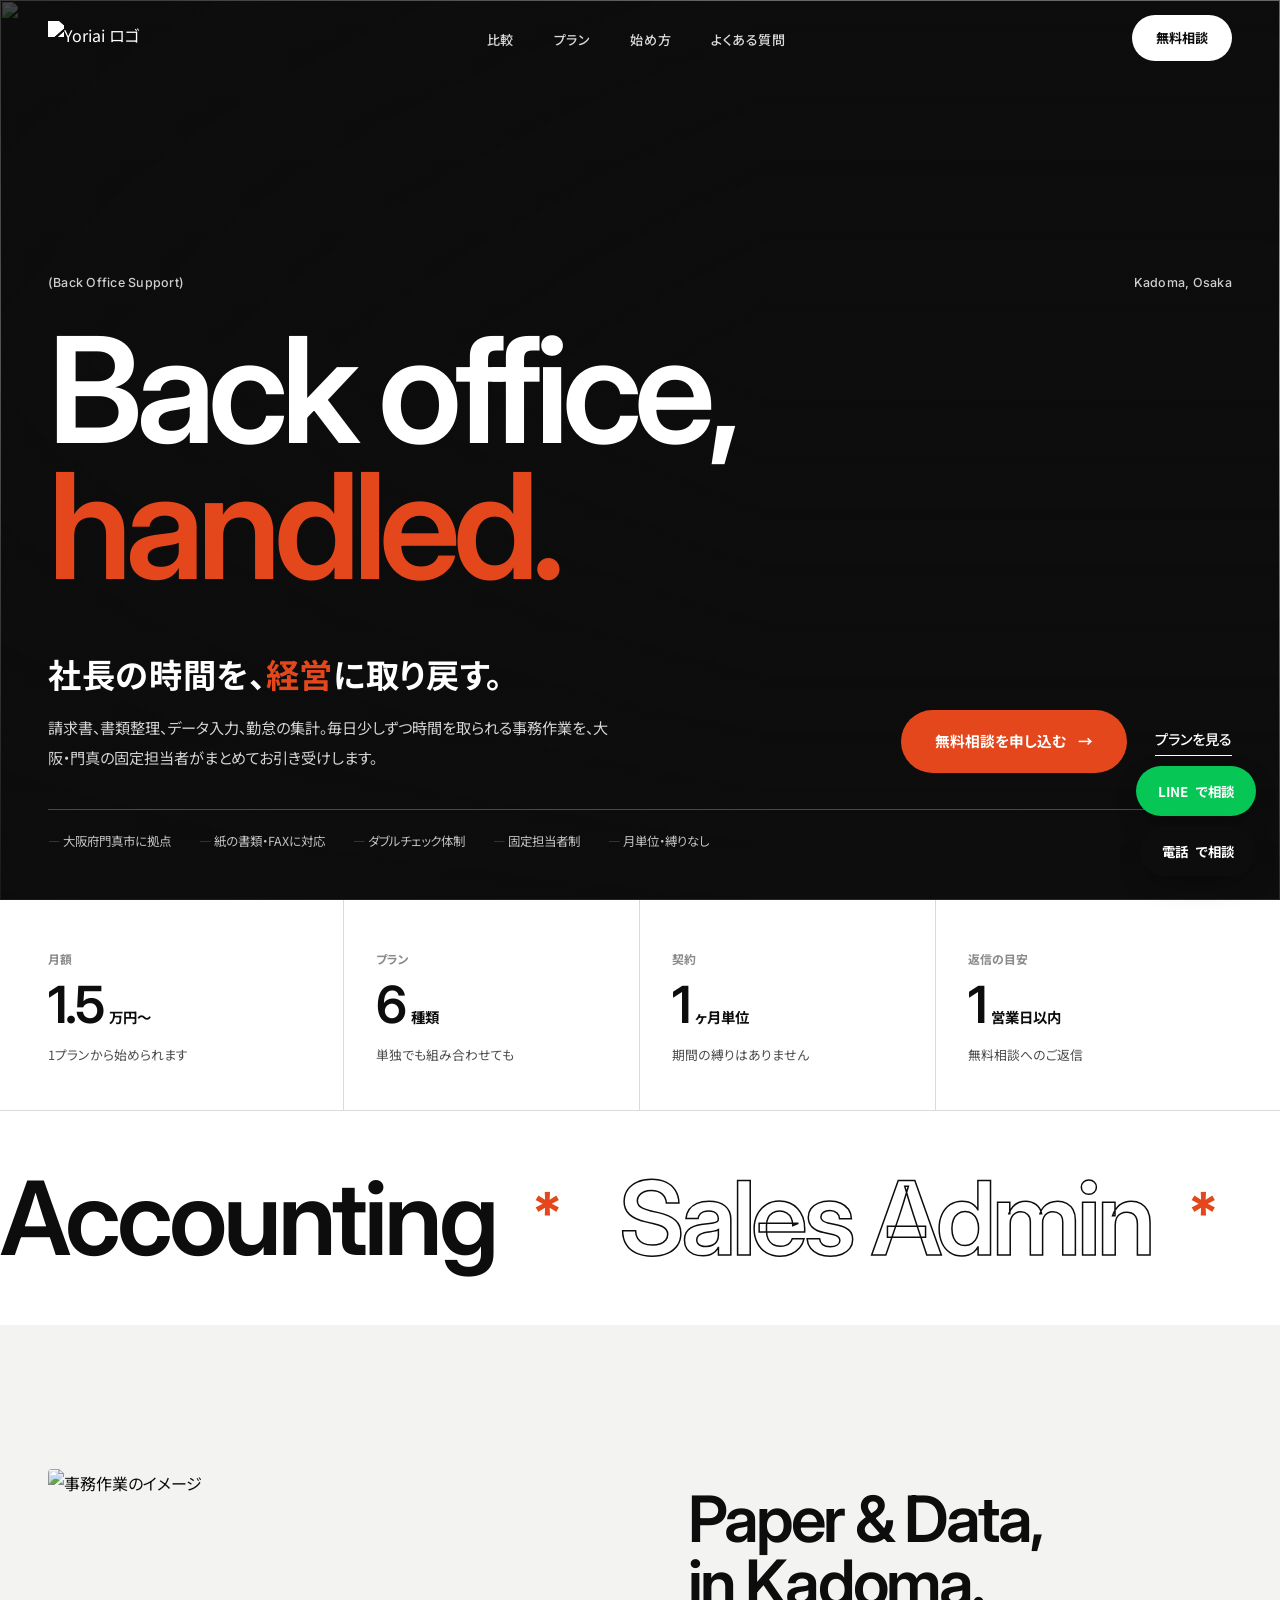
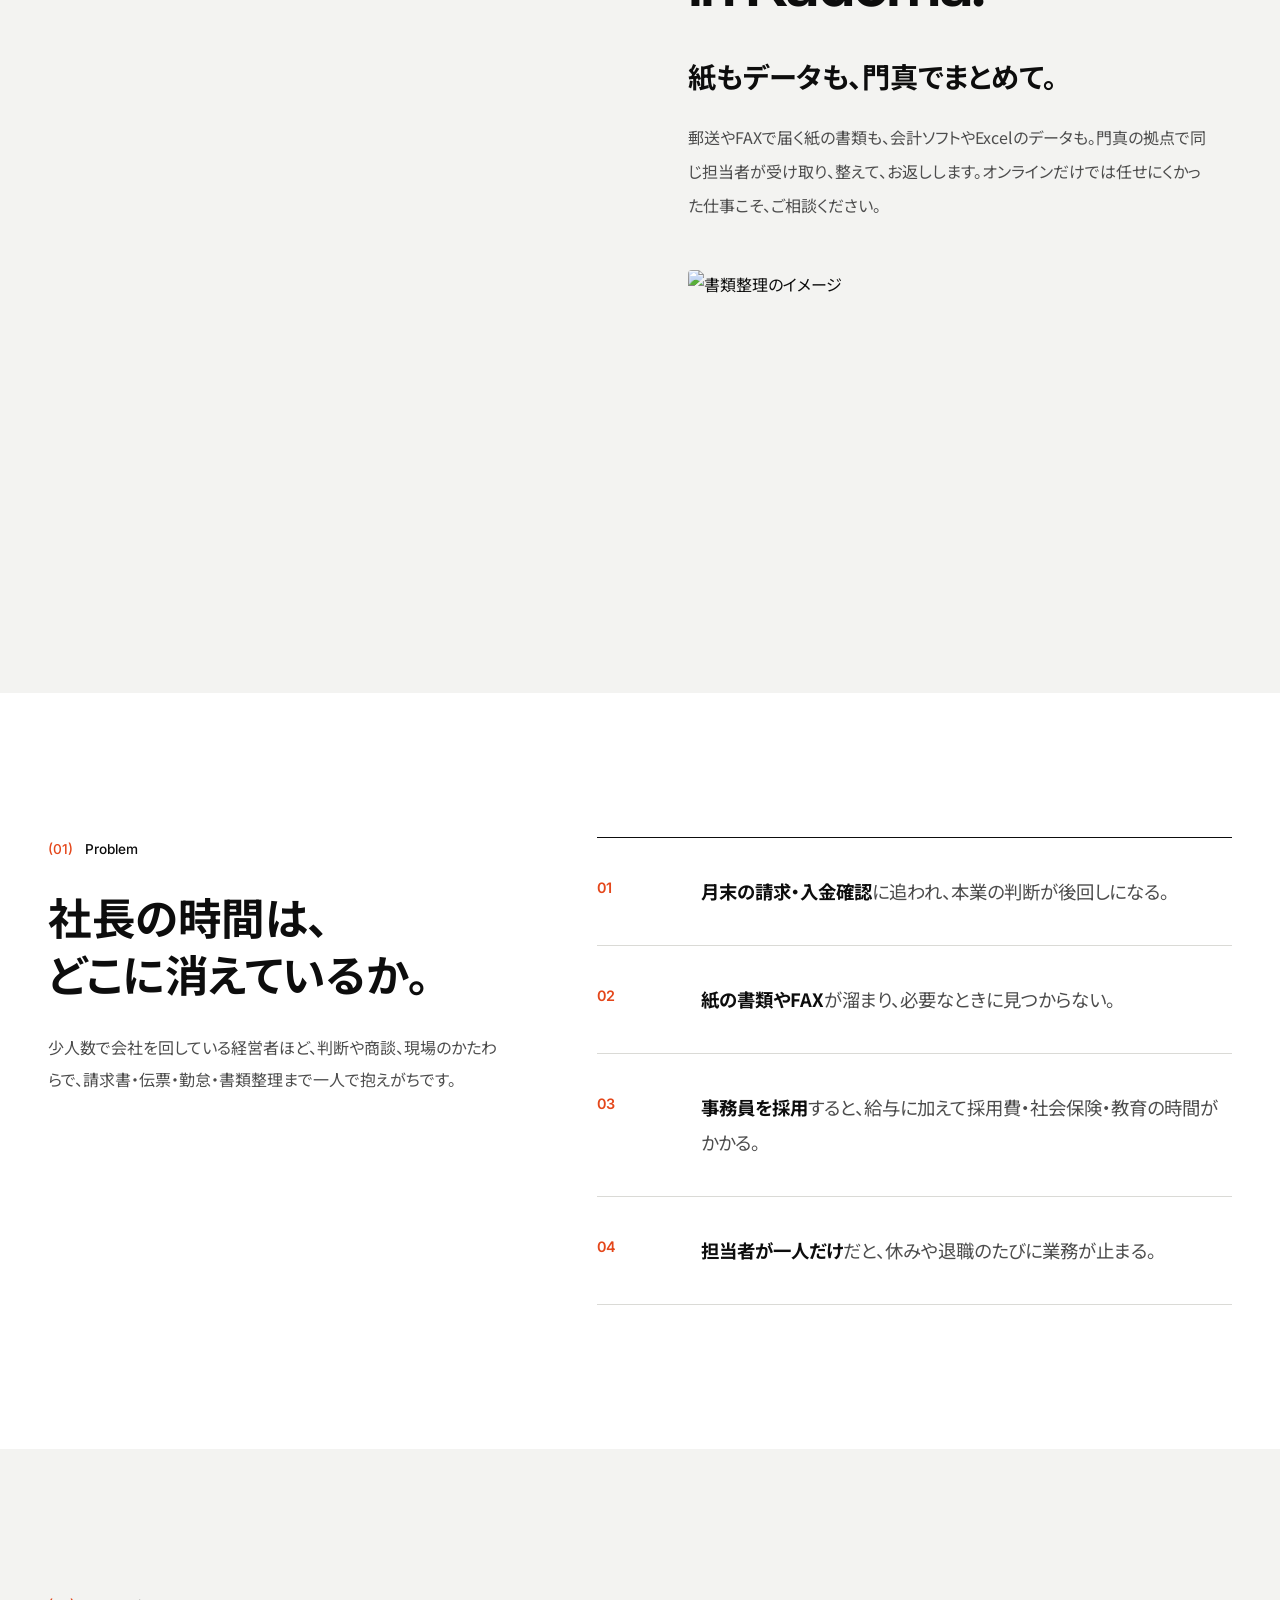
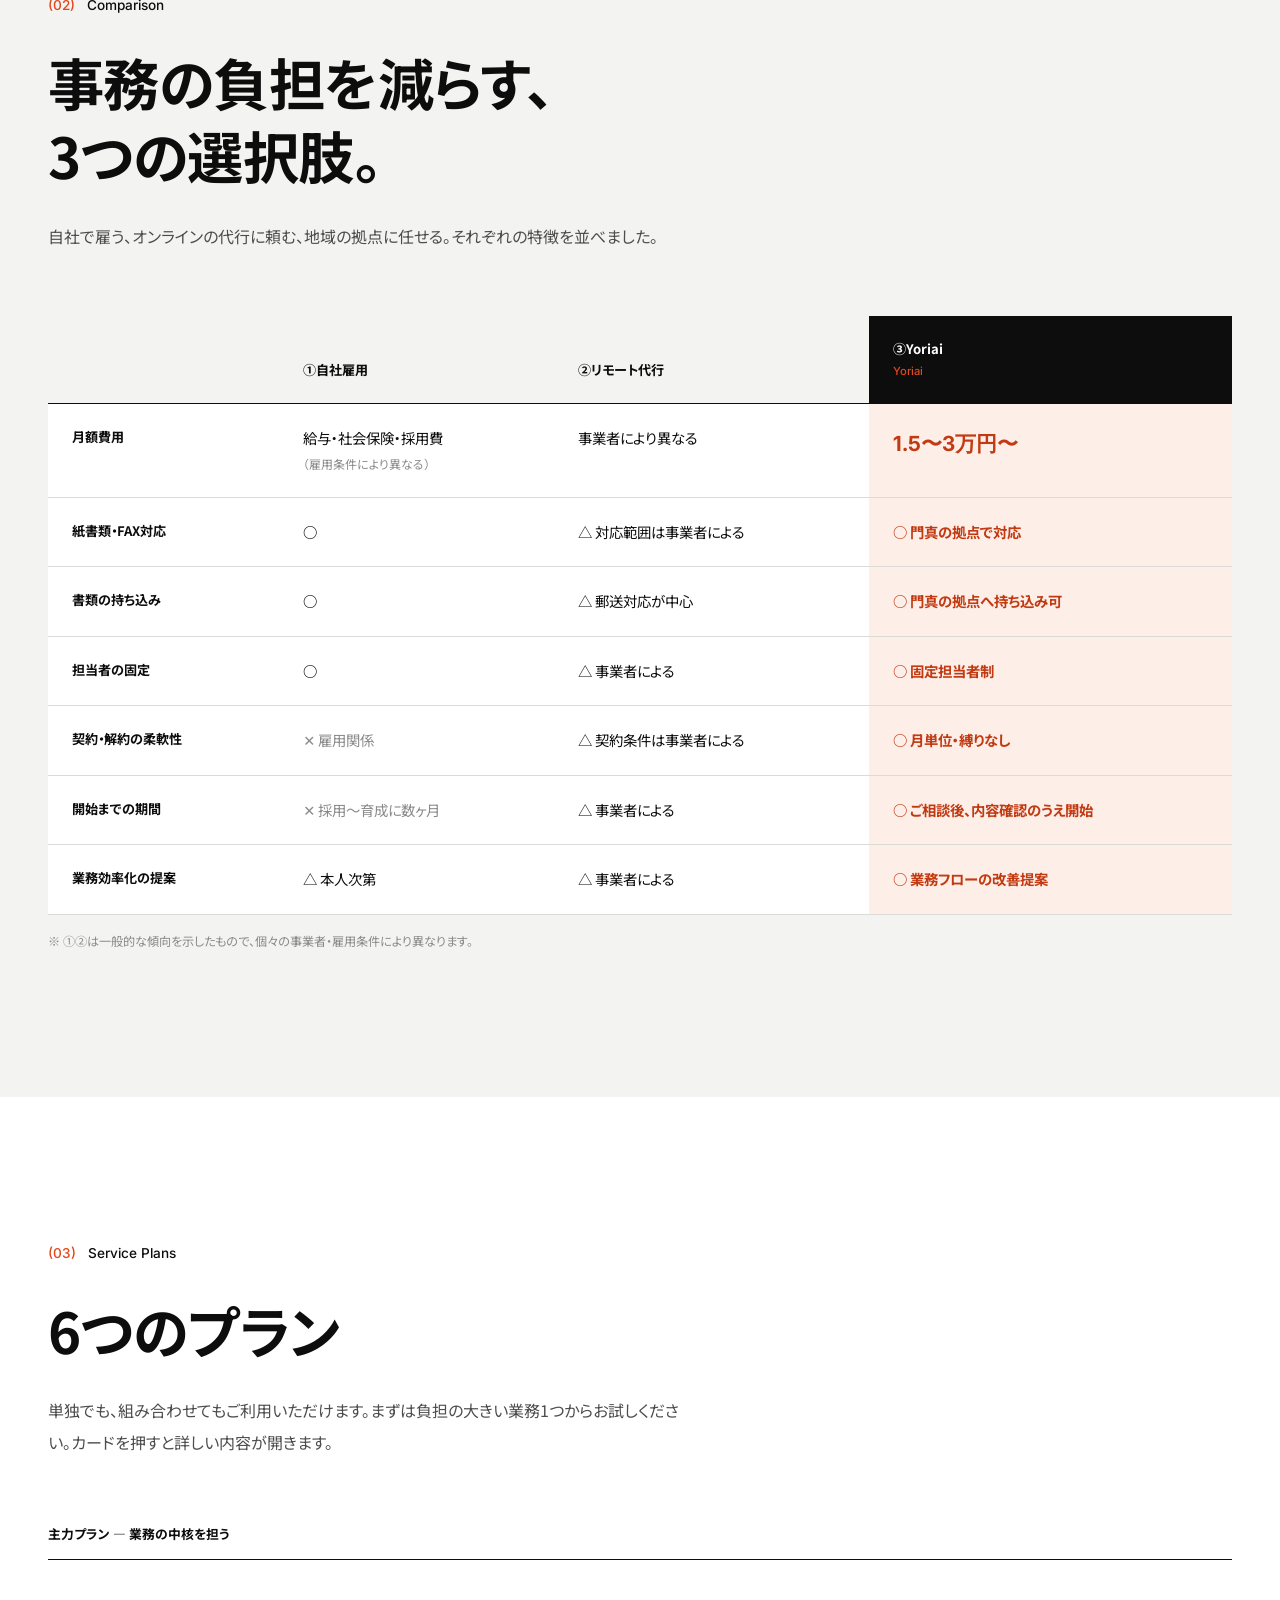
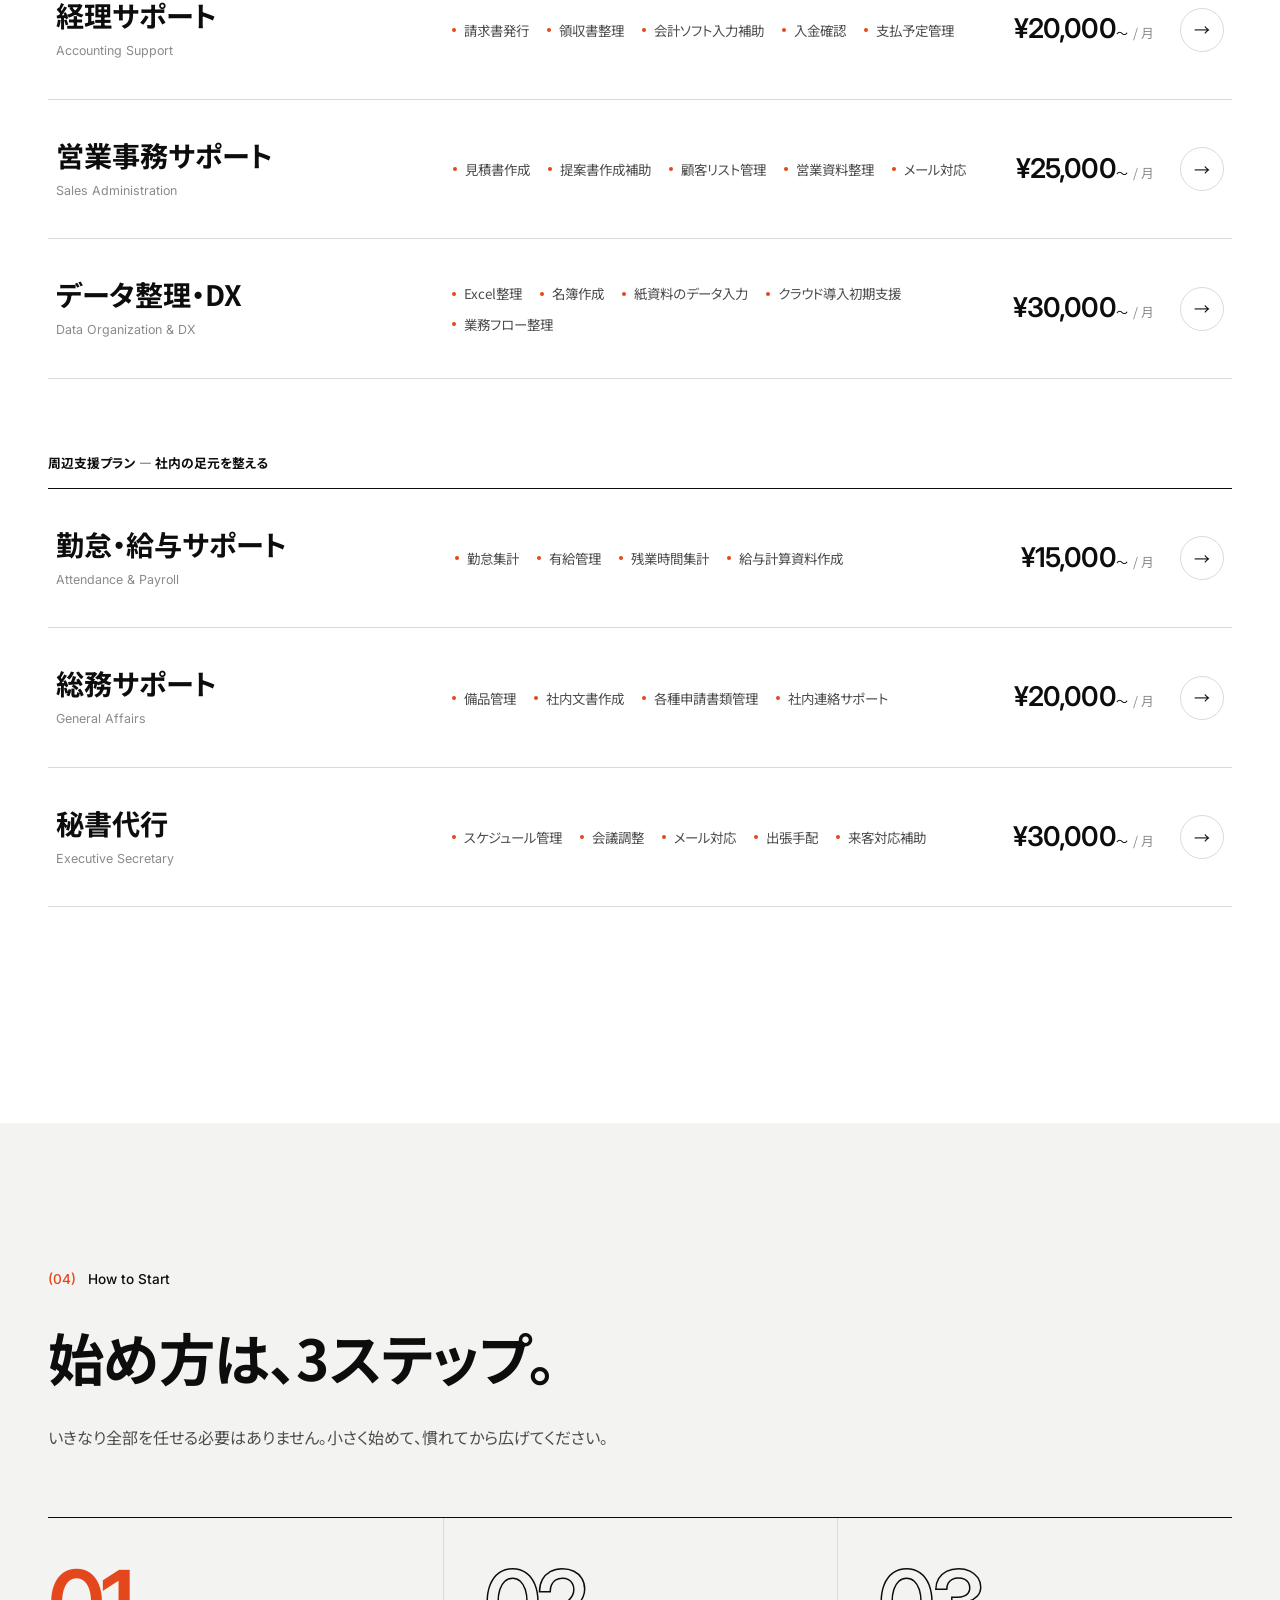
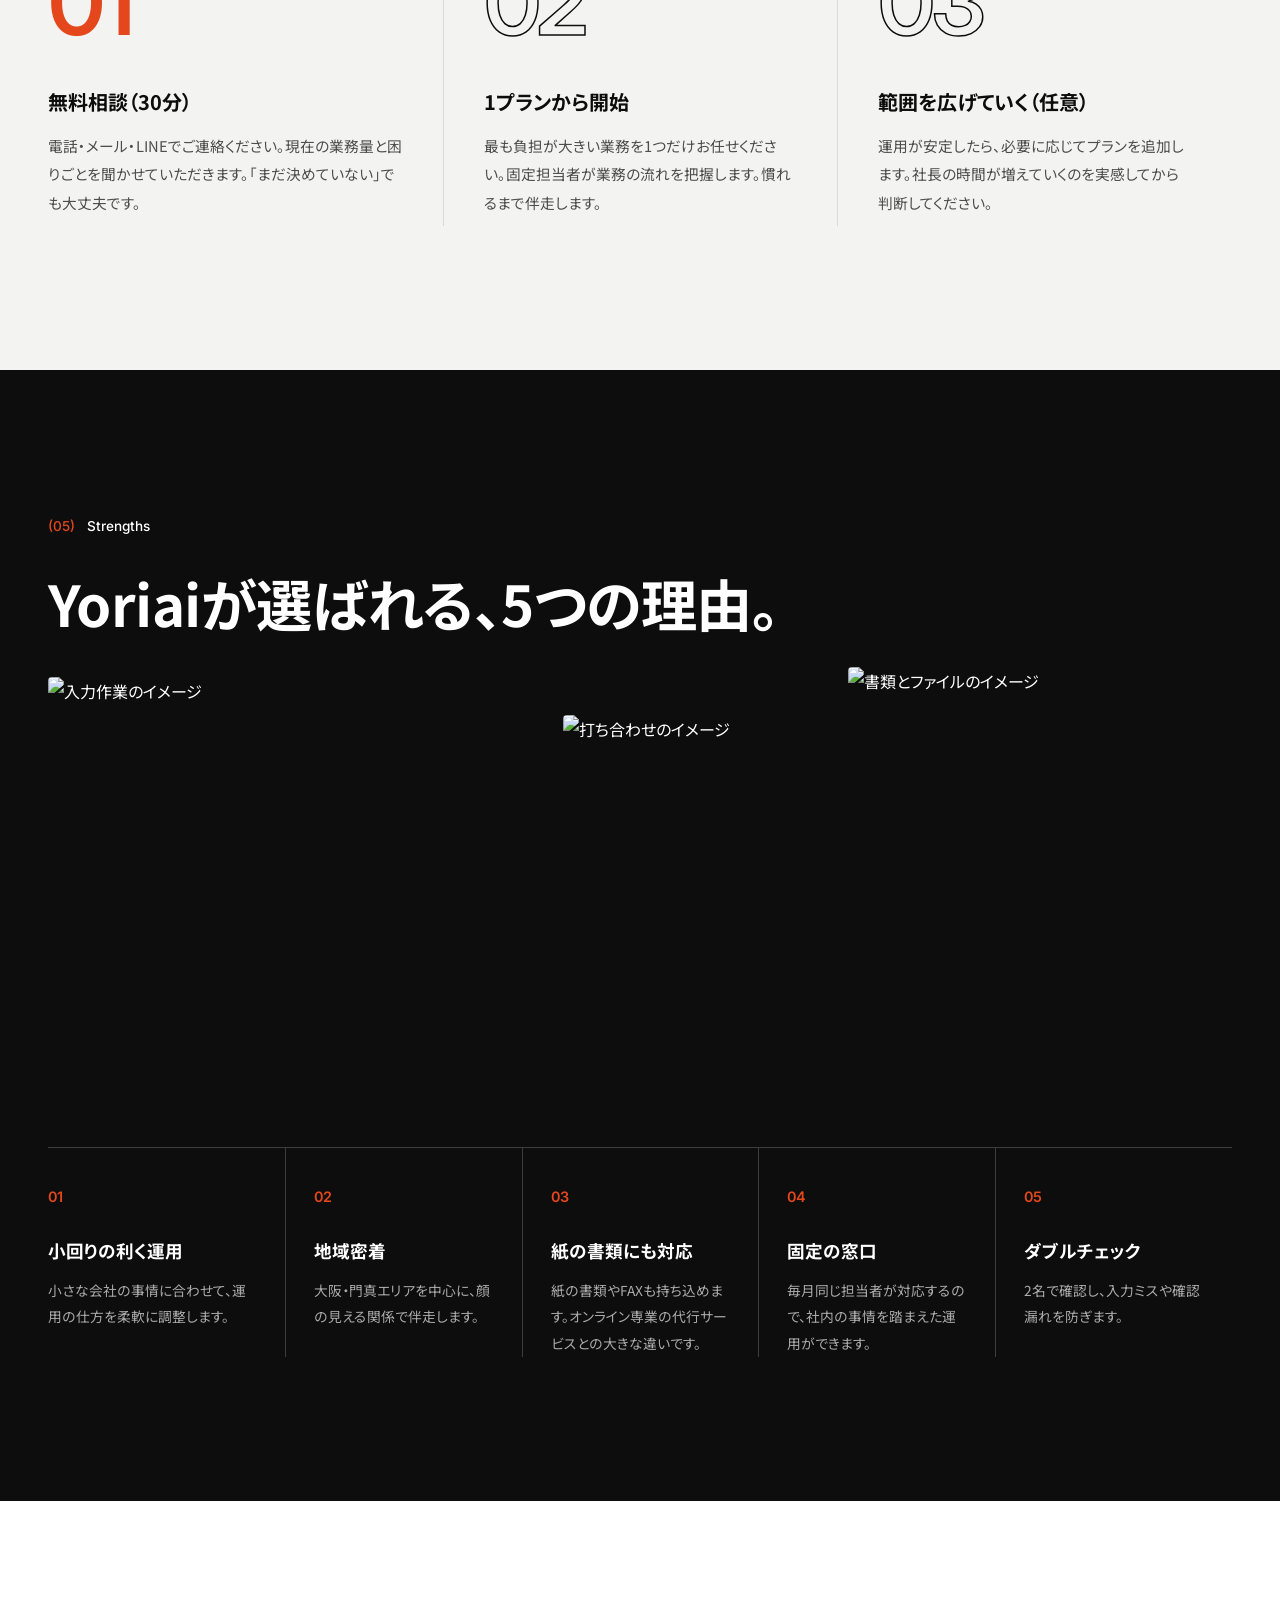
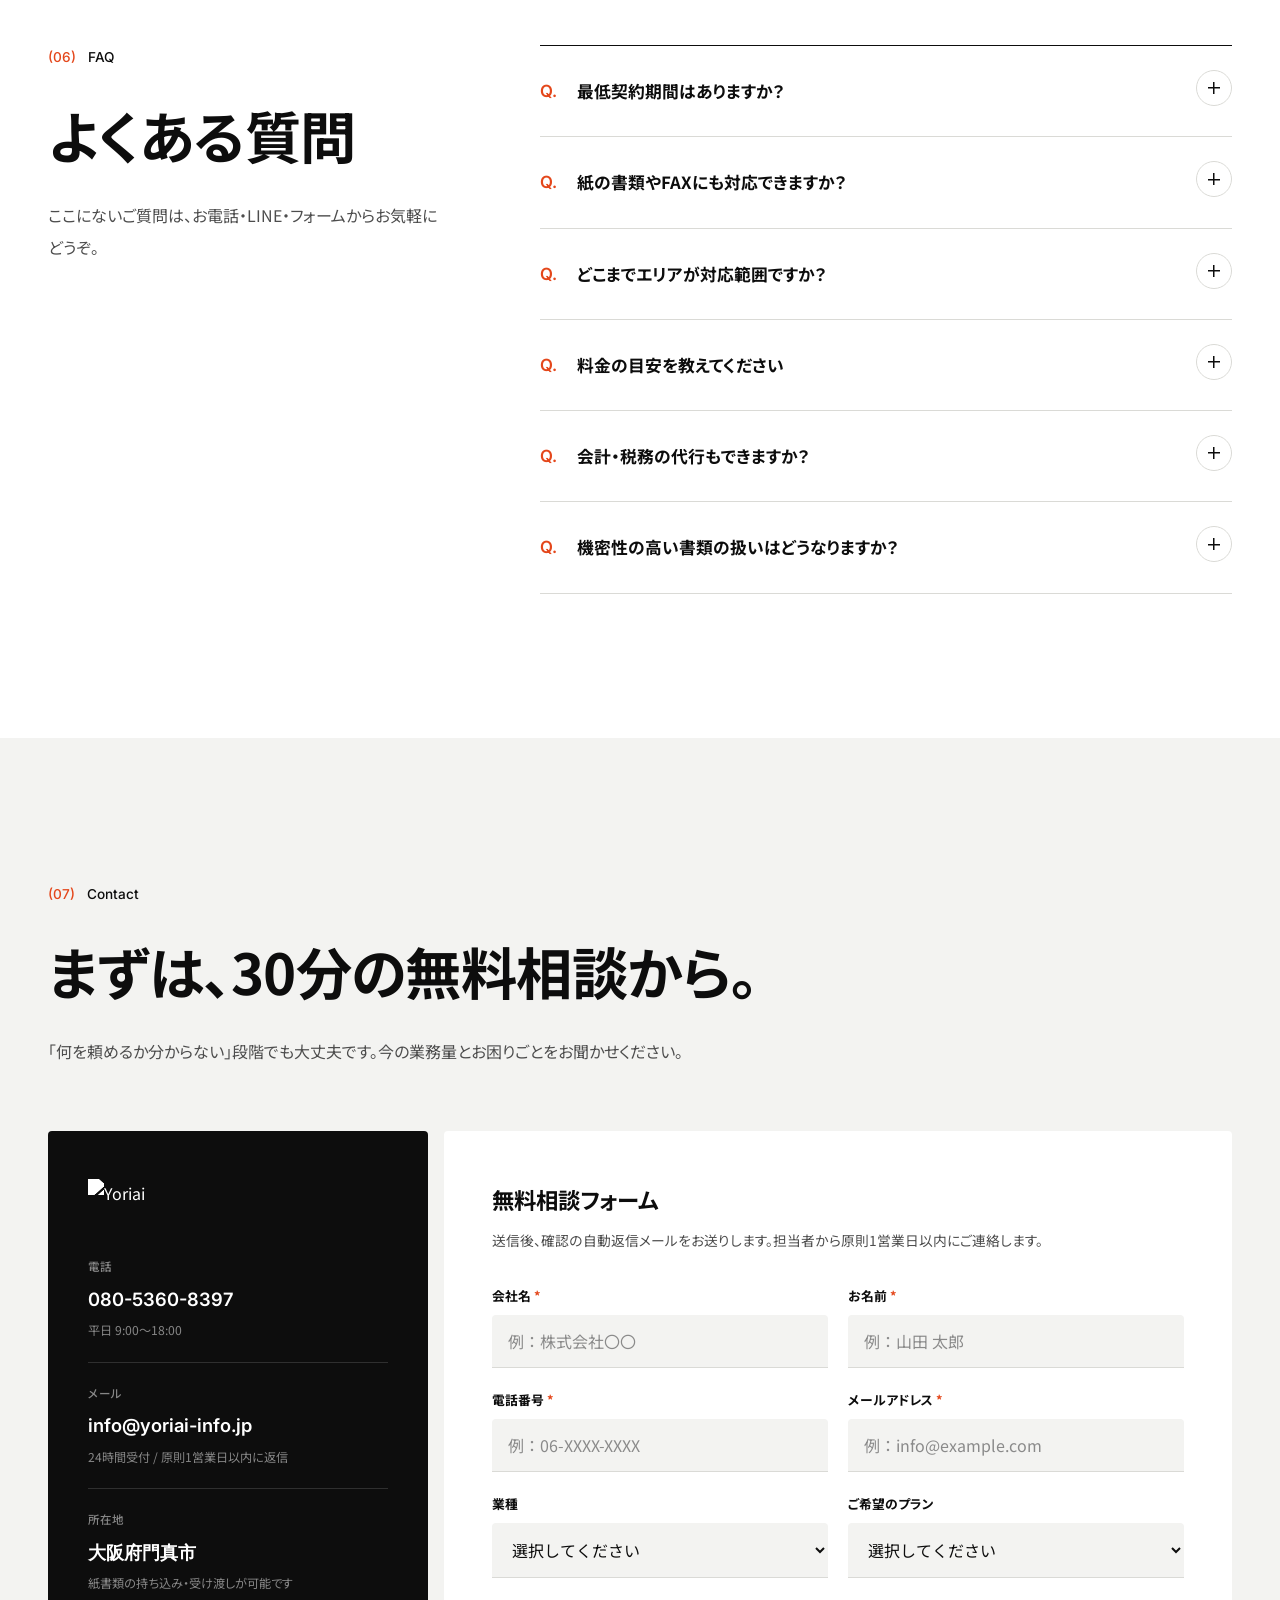
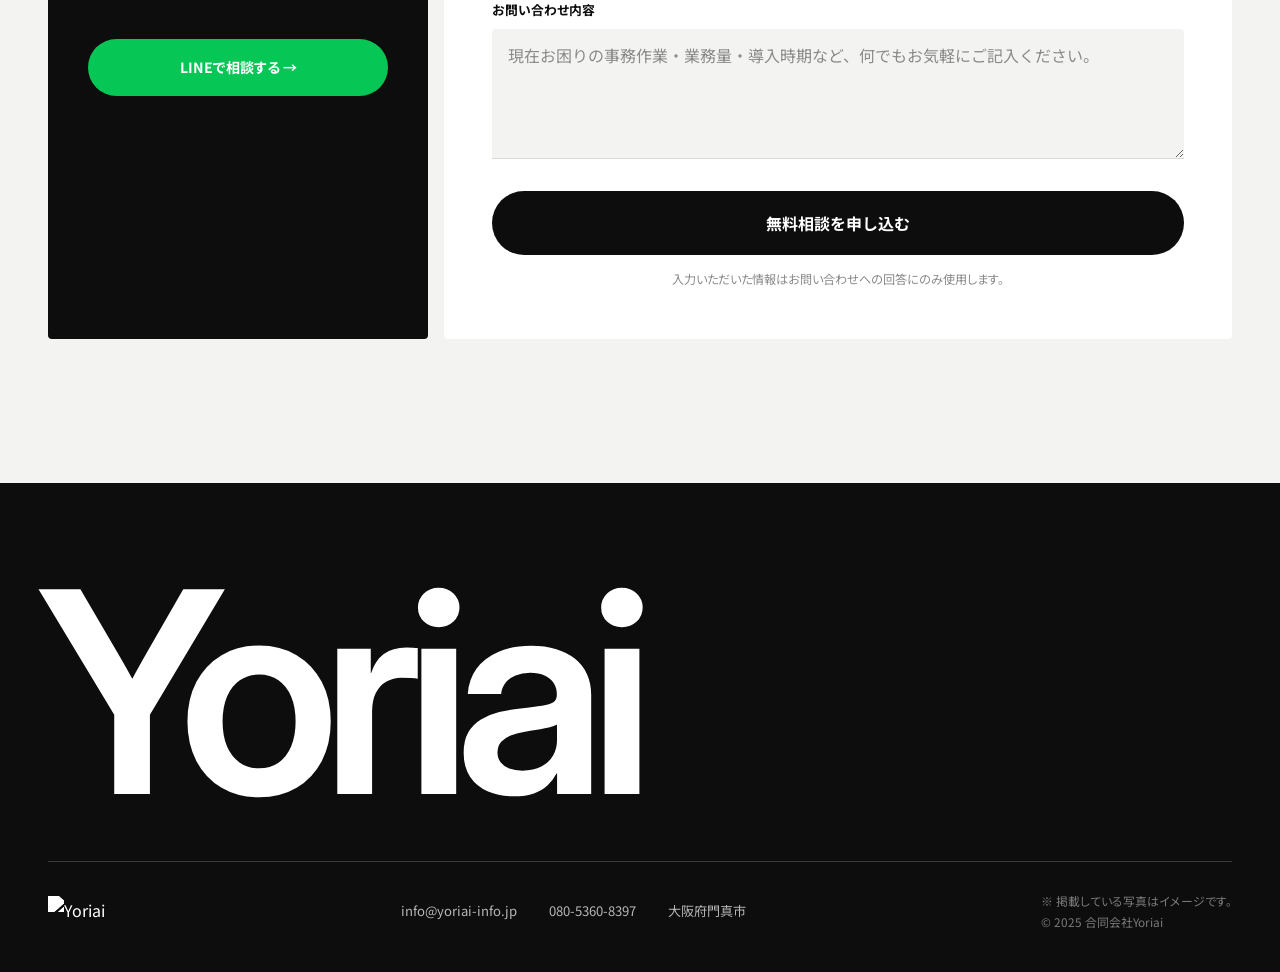
==== yoriai-hp:/index.html @ 5a4a532f "Merge remote-tracking branch 'origin/main' into fix/inquiry-form-gas" ====
<!DOCTYPE html>
<html lang="ja" prefix="og: https://ogp.me/ns#">
<head>
<!-- ══ Microsoft Clarity ══ -->
<script>(function(c,l,a,r,i,t,y){c[a]=c[a]||function(){(c[a].q=c[a].q||[]).push(arguments)};t=l.createElement(r);t.async=1;t.src="https://www.clarity.ms/tag/"+i;y=l.getElementsByTagName(r)[0];y.parentNode.insertBefore(t,y)})(window,document,"clarity","script","wxz0e12sz3");</script>

<meta charset="UTF-8">
<meta http-equiv="X-UA-Compatible" content="IE=edge">
<meta name="viewport" content="width=device-width, initial-scale=1, viewport-fit=cover">
<meta name="format-detection" content="telephone=no,email=no,address=no">
<meta name="robots" content="index, follow, max-image-preview:large, max-snippet:-1, max-video-preview:-1">
<meta name="google-site-verification" content="e6-7F675NdDhxkhXK1Jjwx4WLDAgyuoezvIaxwAJAG0">
<meta name="googlebot" content="index, follow">
<meta name="rating" content="general">
<meta name="revisit-after" content="7 days">
<meta name="language" content="Japanese">
<meta name="author" content="合同会社Yoriai">
<meta name="copyright" content="合同会社Yoriai">
<meta name="geo.region" content="JP-27">
<meta name="geo.placename" content="門真市, 大阪府">
<meta name="geo.position" content="34.7428;135.5726">
<meta name="ICBM" content="34.7428, 135.5726">
<meta name="theme-color" content="#D43D10">

<title>事務代行・営業事務代行【Yoriai】大阪府門真市｜書類作成・経理・採用・連絡代行</title>
<meta name="description" content="大阪府門真市の事務代行・営業事務代行なら合同会社Yoriai。経理・営業事務・データ整理・勤怠集計・総務・秘書代行など、中小企業の事務作業をまとめてお引き受けします。門真市の拠点で紙書類にも対応、ダブルチェック体制。まずは無料相談から。">
<meta name="keywords" content="事務代行,営業事務代行,大阪,門真市,書類作成代行,経理代行,採用事務,連絡代行,BPO,アウトソーシング,中小企業,守口,寝屋川,東大阪,Yoriai,ヨリアイ">

<link rel="canonical" href="https://yoriai-info.jp/">
<link rel="alternate" hreflang="ja" href="https://yoriai-info.jp/">

<!-- ══ OGP ══ -->
<meta property="og:type" content="website">
<meta property="og:url" content="https://yoriai-info.jp/">
<meta property="og:site_name" content="Yoriai（ヨリアイ）｜事務代行・営業事務代行">
<meta property="og:title" content="事務代行・営業事務代行【Yoriai】大阪府門真市">
<meta property="og:description" content="大阪府門真市の事務代行・営業事務代行なら合同会社Yoriai。経理・営業事務・データ整理・勤怠集計・総務・秘書代行など、中小企業の事務作業をまとめてお引き受けします。門真市の拠点で紙書類にも対応、ダブルチェック体制。">
<meta property="og:image" content="https://yoriai-info.jp/ogp.png">
<meta property="og:image:width" content="1200">
<meta property="og:image:height" content="630">
<meta property="og:locale" content="ja_JP">
<meta name="twitter:card" content="summary_large_image">
<meta name="twitter:site" content="@yoriai_bpo">
<meta name="twitter:title" content="事務代行・営業事務代行【Yoriai】大阪府門真市">
<meta name="twitter:description" content="大阪府門真市の事務代行なら合同会社Yoriai。経理・営業事務・データ整理など中小企業の事務作業をまとめてお引き受けします。門真市の拠点で紙書類にも対応。まずは無料相談。">
<meta name="twitter:image" content="https://yoriai-info.jp/ogp.png">

<link rel="icon" href="/favicon.ico" sizes="any">
<link rel="apple-touch-icon" href="/apple-touch-icon.png">

<!-- ══ Performance ══ -->
<link rel="preconnect" href="https://fonts.googleapis.com">
<link rel="preconnect" href="https://fonts.gstatic.com" crossorigin>
<link rel="preconnect" href="https://www.googletagmanager.com">
<link rel="dns-prefetch" href="https://www.google-analytics.com">
<link rel="dns-prefetch" href="https://www.clarity.ms">

<!-- ══ GTM ══ -->
<script>(function(w,d,s,l,i){w[l]=w[l]||[];w[l].push({'gtm.start':new Date().getTime(),event:'gtm.js'});var f=d.getElementsByTagName(s)[0],j=d.createElement(s),dl=l!='dataLayer'?'&l='+l:'';j.async=true;j.src='https://www.googletagmanager.com/gtm.js?id='+i+dl;f.parentNode.insertBefore(j,f);})(window,document,'script','dataLayer','GTM-5C8TLRCH');</script>

<!-- ══ JSON-LD ══ -->
<script type="application/ld+json">
{"@context":"https://schema.org","@graph":[
  {"@type":"LocalBusiness","@id":"https://yoriai-info.jp/#business",
    "name":"合同会社Yoriai","alternateName":["Yoriai","ヨリアイ","よりあい"],
    "description":"大阪府門真市の事務代行・営業事務代行サービス。経理・営業事務・データ整理・勤怠集計・総務・秘書代行など、中小企業の事務作業をまとめてお引き受けします。門真市の拠点で紙書類にも対応、ダブルチェック体制。",
    "url":"https://yoriai-info.jp/",
    "logo":{"@type":"ImageObject","url":"https://yoriai-info.jp/logo.png","width":959,"height":424},
    "image":"https://yoriai-info.jp/ogp.png",
    "telephone":"080-5360-8397","email":"info@yoriai-info.jp",
    "address":{"@type":"PostalAddress","addressLocality":"門真市","addressRegion":"大阪府","postalCode":"571-0000","addressCountry":"JP"},
    "geo":{"@type":"GeoCoordinates","latitude":34.7428,"longitude":135.5726},
    "areaServed":[
      {"@type":"City","name":"門真市"},{"@type":"City","name":"守口市"},
      {"@type":"City","name":"寝屋川市"},{"@type":"City","name":"大東市"},
      {"@type":"City","name":"枚方市"},{"@type":"City","name":"東大阪市"},
      {"@type":"AdministrativeArea","name":"大阪府"}
    ],
    "openingHoursSpecification":[{"@type":"OpeningHoursSpecification","dayOfWeek":["Monday","Tuesday","Wednesday","Thursday","Friday"],"opens":"09:00","closes":"18:00"}],
    "priceRange":"¥15,000〜","foundingDate":"2024",
    "hasOfferCatalog":{"@type":"OfferCatalog","name":"Yoriai事務代行サービス一覧","itemListElement":[
      {"@type":"Offer","itemOffered":{"@type":"Service","name":"経理サポート","description":"請求書発行・領収書整理・会計ソフト入力補助・入金確認・支払予定管理"},"price":"20000","priceCurrency":"JPY"},
      {"@type":"Offer","itemOffered":{"@type":"Service","name":"営業事務サポート","description":"見積書作成・提案書作成補助・顧客リスト管理・メール対応"},"price":"25000","priceCurrency":"JPY"},
      {"@type":"Offer","itemOffered":{"@type":"Service","name":"データ整理・DX","description":"Excel整理・名簿作成・データ入力・クラウド導入初期支援"},"price":"30000","priceCurrency":"JPY"},
      {"@type":"Offer","itemOffered":{"@type":"Service","name":"勤怠・給与サポート","description":"勤怠集計・有給管理・残業集計・給与計算資料作成"},"price":"15000","priceCurrency":"JPY"},
      {"@type":"Offer","itemOffered":{"@type":"Service","name":"総務サポート","description":"備品管理・社内文書作成・各種申請書類管理"},"price":"20000","priceCurrency":"JPY"},
      {"@type":"Offer","itemOffered":{"@type":"Service","name":"秘書代行","description":"スケジュール管理・会議調整・メール対応・出張手配"},"price":"30000","priceCurrency":"JPY"}
    ]}
  },
  {"@type":"WebSite","@id":"https://yoriai-info.jp/#website","url":"https://yoriai-info.jp/","name":"Yoriai","publisher":{"@id":"https://yoriai-info.jp/#business"}},
  {"@type":"WebPage","@id":"https://yoriai-info.jp/#webpage","url":"https://yoriai-info.jp/","name":"事務代行・営業事務代行【Yoriai】大阪府門真市","isPartOf":{"@id":"https://yoriai-info.jp/#website"},"about":{"@id":"https://yoriai-info.jp/#business"}},
  {"@type":"FAQPage","mainEntity":[
    {"@type":"Question","name":"最低契約期間はありますか？","acceptedAnswer":{"@type":"Answer","text":"契約縛りはありません。月単位でのご利用が可能で、スポット（単発）でのお試し利用も対応しております。"}},
    {"@type":"Question","name":"紙の書類やFAXにも対応できますか？","acceptedAnswer":{"@type":"Answer","text":"はい。大阪府門真市に拠点があるため、紙書類の持ち込み・郵送受け取り・FAX受信に対応しております。"}},
    {"@type":"Question","name":"どのエリアが対応範囲ですか？","acceptedAnswer":{"@type":"Answer","text":"門真市・守口市・寝屋川市・大東市・枚方市・交野市・四條畷市・東大阪市を中心に対応しています。"}},
    {"@type":"Question","name":"料金の目安を教えてください","acceptedAnswer":{"@type":"Answer","text":"月額15,000円（勤怠・給与サポート）〜30,000円（データ整理・DX、秘書代行）で6プランをご用意しています。複数プランの組み合わせも可能です。"}},
    {"@type":"Question","name":"会計・税務の代行もできますか？","acceptedAnswer":{"@type":"Answer","text":"会計ソフトへのデータ入力補助・書類整理は対応しています。税務判断・申告などの専門業務は当社では行わず、必要に応じて連携している税理士をご紹介します。"}},
    {"@type":"Question","name":"機密性の高い書類の扱いはどうなりますか？","acceptedAnswer":{"@type":"Answer","text":"業務開始前に秘密保持契約（NDA）を締結します。取り扱う書類については守秘義務を徹底しております。"}}
  ]}
]}
</script>

<link href="https://fonts.googleapis.com/css2?family=Inter:wght@500;600;700&family=Noto+Sans+JP:wght@400;500;700&display=swap" rel="stylesheet">

<style>
:root{
  --bk:#0D0D0D; --bk2:#1A1A1A; --wh:#FFFFFF; --gr:#F3F3F1; --gr2:#E6E6E3;
  --ink:#0D0D0D; --ink-mid:#4D4D4D; --ink-lt:#8A8A8A;
  --rule:#DADAD6; --rule-dk:#0D0D0D;
  --brand:#E4471B; --brand-dk:#C23A12; --brand-bg:#FDEEE8;
  --gold:#8B7355; --ok:#1A7F45;
  --en:'Inter',system-ui,sans-serif;
  --t:.3s cubic-bezier(.2,.7,.2,1);
}
*,*::before,*::after{box-sizing:border-box;margin:0;padding:0;}
html{scroll-behavior:smooth;}
body{font-family:'Noto Sans JP',system-ui,sans-serif;background:var(--wh);color:var(--ink);line-height:1.8;-webkit-font-smoothing:antialiased;counter-reset:sec;overflow-x:hidden;font-feature-settings:"palt";}
a{color:inherit;text-decoration:none;}
img{max-width:100%;}
figure{margin:0;}
figure img{display:block;width:100%;height:100%;object-fit:cover;}
:focus-visible{outline:2px solid var(--brand);outline-offset:3px;}
.wrap{max-width:1280px;margin:0 auto;padding:0 48px;}

/* NAV */
#nav{position:fixed;top:0;inset-inline:0;z-index:100;transition:background var(--t),color var(--t),border-color var(--t);color:var(--wh);border-bottom:1px solid transparent;}
#nav.scrolled{background:rgba(255,255,255,.92);backdrop-filter:blur(12px);-webkit-backdrop-filter:blur(12px);color:var(--ink);border-bottom-color:var(--rule);}
.nav-wrap{display:flex;align-items:center;justify-content:space-between;max-width:1280px;margin:0 auto;padding:0 48px;height:76px;}
.nav-logo img{height:34px;width:auto;display:block;filter:brightness(0) invert(1);transition:filter var(--t);}
#nav.scrolled .nav-logo img{filter:none;}
.nav-links{display:flex;gap:40px;list-style:none;}
.nav-links a{font-size:.82rem;font-weight:500;letter-spacing:.04em;opacity:.85;transition:opacity var(--t);}
.nav-links a:hover{opacity:1;}
.nav-cta{font-size:.82rem;font-weight:700;color:var(--bk);background:var(--wh);padding:11px 24px;border-radius:999px;transition:background var(--t),color var(--t);}
#nav.scrolled .nav-cta{background:var(--bk);color:var(--wh);}
.nav-cta:hover,#nav.scrolled .nav-cta:hover{background:var(--brand);color:var(--wh);}

/* HERO */
#hero{position:relative;min-height:100vh;min-height:100svh;display:flex;align-items:flex-end;color:var(--wh);background:var(--bk);overflow:hidden;padding:140px 0 48px;}
.hero-bg{position:absolute;inset:0;}
.hero-bg img{object-position:70% center;transform:scale(1.06);animation:heroZoom 14s ease-out forwards;}
.hero-bg::after{content:'';position:absolute;inset:0;background:linear-gradient(90deg,rgba(13,13,13,.55) 0%,rgba(13,13,13,0) 60%),linear-gradient(180deg,rgba(13,13,13,.5) 0%,rgba(13,13,13,.1) 40%,rgba(13,13,13,.85) 100%);}
@keyframes heroZoom{to{transform:scale(1);}}
.hero-wrap{position:relative;z-index:1;width:100%;max-width:1280px;margin:0 auto;padding:0 48px;}
.hero-kicker{display:flex;justify-content:space-between;font-family:var(--en);font-size:.78rem;font-weight:500;letter-spacing:.02em;opacity:.8;margin-bottom:28px;}
.hero-en{font-family:var(--en);font-weight:600;font-size:clamp(3.4rem,11.5vw,11rem);line-height:.92;letter-spacing:-.05em;margin-bottom:56px;}
.hero-en span{color:var(--brand);}
.hero-foot{display:grid;grid-template-columns:1fr auto;gap:48px;align-items:end;padding-bottom:36px;border-bottom:1px solid rgba(255,255,255,.25);}
.hero-h1{font-size:clamp(1.5rem,2.6vw,2.3rem);font-weight:700;letter-spacing:.02em;line-height:1.5;margin-bottom:14px;word-break:keep-all;}
.hero-h1 em{font-style:normal;color:var(--brand);}
.hero-lead{font-size:.95rem;line-height:1.95;opacity:.82;max-width:560px;}
.hero-actions{display:flex;gap:28px;align-items:center;flex-wrap:wrap;}
.hero-tags{display:flex;flex-wrap:wrap;gap:6px 28px;list-style:none;padding-top:20px;}
.hero-tag{font-size:.78rem;opacity:.75;}
.hero-tag::before{content:'— ';color:var(--brand);}
.btn-main{font-size:.92rem;font-weight:700;color:var(--wh);background:var(--brand);padding:18px 34px;border:none;border-radius:999px;cursor:pointer;transition:background var(--t),transform var(--t);display:inline-flex;align-items:center;justify-content:center;gap:12px;}
.btn-main:hover{background:var(--brand-dk);transform:translateY(-2px);}
.btn-sub{font-size:.9rem;font-weight:500;border-bottom:1px solid currentColor;padding-bottom:3px;transition:opacity var(--t);}
.btn-sub:hover{opacity:.7;}

/* STRIP */
#strip{background:var(--wh);border-bottom:1px solid var(--rule);}
.strip-inner{display:grid;grid-template-columns:repeat(4,1fr);max-width:1280px;margin:0 auto;padding:0 48px;}
.strip-item{padding:48px 32px 44px;border-right:1px solid var(--rule);}
.strip-item:first-child{padding-left:0;} .strip-item:last-child{border-right:none;}
.strip-label{font-size:.74rem;font-weight:700;color:var(--ink-lt);margin-bottom:10px;}
.strip-num{font-family:var(--en);font-size:clamp(2.4rem,4vw,3.6rem);font-weight:600;letter-spacing:-.04em;line-height:1;margin-bottom:12px;}
.strip-num span{font-family:'Noto Sans JP',sans-serif;font-size:.9rem;font-weight:700;letter-spacing:0;margin-left:6px;}
.strip-note{font-size:.8rem;color:var(--ink-mid);}

/* MARQUEE */
#marquee{overflow:hidden;white-space:nowrap;padding:56px 0;background:var(--wh);}
.mq-track{display:inline-flex;animation:mq 60s linear infinite;}
.mq-track span{font-family:var(--en);font-size:clamp(3rem,8vw,7.5rem);font-weight:600;letter-spacing:-.04em;line-height:1;padding-right:.5em;color:transparent;-webkit-text-stroke:1.5px var(--bk);}
.mq-track span:nth-child(3n+1){color:var(--bk);-webkit-text-stroke:0;}
.mq-track span::after{content:'＊';color:var(--brand);-webkit-text-stroke:0;font-size:.5em;vertical-align:.5em;margin-left:.5em;}
@keyframes mq{to{transform:translateX(-50%);}}

/* SECTIONS */
section{padding:144px 0;}
.section-eyebrow{counter-increment:sec;display:flex;align-items:baseline;gap:12px;font-family:var(--en);font-size:.85rem;font-weight:500;color:var(--ink);margin-bottom:28px;}
.section-eyebrow::before{content:'(' counter(sec,decimal-leading-zero) ')';color:var(--brand);}
.section-h{font-size:clamp(2rem,4.4vw,3.6rem);font-weight:700;letter-spacing:-.01em;line-height:1.3;margin-bottom:28px;word-break:keep-all;overflow-wrap:anywhere;}
.section-lead{font-size:1rem;color:var(--ink-mid);margin:0 0 64px;max-width:640px;line-height:2;}
.section-body{font-size:1rem;color:var(--ink-mid);line-height:2;margin-bottom:40px;}

/* ABOUT */
#about{background:var(--gr);}
.about-grid{display:grid;grid-template-columns:1fr 1fr;gap:96px;align-items:center;}
.about-media{aspect-ratio:4/5;overflow:hidden;border-radius:4px;}
.about-en{font-family:var(--en);font-size:clamp(2.4rem,5vw,4.4rem);font-weight:600;letter-spacing:-.045em;line-height:1;margin-bottom:36px;}
.about-h{font-size:clamp(1.4rem,2.2vw,1.9rem);font-weight:700;margin-bottom:20px;}
.about-body{font-size:1rem;color:var(--ink-mid);line-height:2.1;margin-bottom:48px;max-width:520px;}
.about-sub{width:48%;aspect-ratio:1;overflow:hidden;border-radius:4px;}

/* PROBLEM */
#problem{background:var(--wh);}
.problem-inner{display:grid;grid-template-columns:5fr 7fr;gap:96px;align-items:start;}
.problem-left{position:sticky;top:120px;}
.problem-left .section-h{font-size:clamp(1.9rem,3.4vw,2.9rem);}
.fact-list{border-top:1px solid var(--rule-dk);}
.fact-row{display:grid;grid-template-columns:80px 1fr;gap:24px;padding:36px 0;border-bottom:1px solid var(--rule);}
.fact-num{font-family:var(--en);font-size:.9rem;font-weight:600;color:var(--brand);line-height:1.9;}
.fact-desc{font-size:1.15rem;color:var(--ink-mid);line-height:1.9;}
.fact-desc b{color:var(--ink);font-weight:700;}

/* COMPARISON */
#comparison{background:var(--gr);}
.comp-table-wrap{overflow-x:auto;-webkit-overflow-scrolling:touch;}
.comp-table{width:100%;min-width:680px;border-collapse:separate;border-spacing:0;background:var(--wh);}
.comp-table th,.comp-table td{padding:22px 24px;border-bottom:1px solid var(--rule);text-align:left;vertical-align:top;font-size:.9rem;line-height:1.7;}
.comp-table thead th{font-size:.82rem;font-weight:700;color:var(--ink);vertical-align:bottom;border-bottom:1px solid var(--rule-dk);background:var(--gr);}
.comp-table thead th.rec{background:var(--bk);color:var(--wh);border-bottom-color:var(--bk);}
.comp-table thead th.rec::after{content:'Yoriai';display:block;font-family:var(--en);font-size:.7rem;font-weight:500;color:var(--brand);margin-top:2px;}
.comp-table tbody th{font-weight:700;font-size:.82rem;white-space:nowrap;}
.check-y{color:var(--ink);font-weight:700;} .check-n{color:var(--ink-lt);}
.comp-table td.yc{background:var(--brand-bg);}
.comp-table td.yc .check-y{color:var(--brand-dk);}
.comp-price{font-family:var(--en);font-size:1.3rem;font-weight:700;color:var(--brand-dk);}
.comp-note{font-size:.76rem;color:var(--ink-lt);margin-top:16px;}

/* PLANS */
#plans{background:var(--wh);}
.plans-cat{display:flex;align-items:center;gap:16px;margin:0 0 0;padding-bottom:14px;}
.plans-cat-label{font-size:.8rem;font-weight:700;white-space:nowrap;color:var(--ink)!important;}
.plans-cat-rule{display:none;}
.plans-ledger{border-top:1px solid var(--rule-dk);margin-bottom:72px;}
.plan-row{display:grid;grid-template-columns:minmax(220px,1.1fr) 1.6fr auto;gap:32px;align-items:center;padding:36px 8px;border-bottom:1px solid var(--rule);cursor:pointer;position:relative;transition:background var(--t),color var(--t),padding var(--t);}
.plan-row:hover{background:var(--bk);color:var(--wh);padding-left:28px;padding-right:28px;}
.pcn{border:none;}
.plan-name-jp{font-size:clamp(1.3rem,2.2vw,1.8rem);font-weight:700;line-height:1.35;}
.plan-name-en{font-family:var(--en);font-size:.78rem;color:var(--ink-lt);margin-top:6px;}
.pcd{display:flex;flex-wrap:wrap;gap:6px 18px;}
.pi{font-size:.84rem;color:var(--ink-mid);transition:color var(--t);}
.plan-row:hover .pi{color:rgba(255,255,255,.7);}
.pi{display:inline-flex;align-items:center;gap:8px;}
.pi::before{content:'';width:4px;height:4px;border-radius:50%;background:var(--brand);}
.pcp{display:flex;align-items:baseline;gap:6px;white-space:nowrap;}
.pp{font-family:var(--en);font-size:1.7rem;font-weight:600;letter-spacing:-.03em;color:var(--ink);}
.plan-row:hover .pp{color:var(--wh);}
.pp small{font-family:'Noto Sans JP',sans-serif;}
.pps{font-size:.8rem;color:var(--ink-lt);}
.ppa{margin-left:20px;width:44px;height:44px;border-radius:50%;border:1px solid var(--rule);display:flex;align-items:center;justify-content:center;font-size:0;transition:background var(--t),border-color var(--t);align-self:center;}
.ppa::before{content:'→';font-size:1rem;}
.plan-row:hover .ppa{background:var(--brand);border-color:var(--brand);color:var(--wh);}

/* STEPS */
#steps{background:var(--gr);}
.steps-timeline{display:grid;grid-template-columns:repeat(3,1fr);gap:0;border-top:1px solid var(--rule-dk);}
.steps-track{display:none;}
.step-item{padding:40px 40px 8px 0;}
.step-item+.step-item{padding-left:40px;border-left:1px solid var(--rule);}
.step-dot{font-family:var(--en);font-size:clamp(4rem,7vw,6.5rem);font-weight:600;letter-spacing:-.05em;line-height:1;color:transparent;-webkit-text-stroke:1.5px var(--ink);margin-bottom:36px;}
.step-dot.active{color:var(--brand);-webkit-text-stroke:0;}
.step-title{font-size:1.25rem;font-weight:700;margin-bottom:12px;}
.step-desc{font-size:.92rem;color:var(--ink-mid);line-height:1.95;}

/* STRENGTHS */
#strengths{background:var(--bk);color:var(--wh);}
#strengths .section-eyebrow{color:var(--wh);}
.str-photos{display:grid;grid-template-columns:1.3fr .7fr 1fr;gap:16px;align-items:end;margin:16px 0 96px;}
.str-photos figure{overflow:hidden;border-radius:4px;}
.str-photos .sp1{aspect-ratio:4/3;} .str-photos .sp2{aspect-ratio:4/5;} .str-photos .sp3{aspect-ratio:1;}
.str-inner{display:grid;grid-template-columns:repeat(5,1fr);border-top:1px solid rgba(255,255,255,.2);}
.str-col{padding:36px 28px 0 0;}
.str-col+.str-col{padding-left:28px;border-left:1px solid rgba(255,255,255,.2);}
.str-num{font-family:var(--en);font-size:.9rem;font-weight:600;color:var(--brand);margin-bottom:28px;}
.str-name{font-size:1.1rem;font-weight:700;margin-bottom:12px;line-height:1.5;}
.str-body{font-size:.86rem;color:rgba(255,255,255,.65);line-height:1.95;}

/* FAQ */
#faq{background:var(--wh);}
.faq-wrap{display:grid;grid-template-columns:4fr 7fr;gap:96px;align-items:start;}
.faq-list{border-top:1px solid var(--rule-dk);}
.faq-item{border-bottom:1px solid var(--rule);}
.faq-q{display:flex;align-items:flex-start;gap:20px;padding:30px 56px 30px 0;cursor:pointer;font-size:1.05rem;font-weight:700;list-style:none;user-select:none;position:relative;}
.faq-q::-webkit-details-marker{display:none;}
.faq-q::after{content:'';position:absolute;right:0;top:24px;width:36px;height:36px;border:1px solid var(--rule);border-radius:50%;background:linear-gradient(var(--ink),var(--ink)) center/12px 1.5px no-repeat,linear-gradient(var(--ink),var(--ink)) center/1.5px 12px no-repeat;transition:transform var(--t),background-color var(--t);}
.faq-item[open] .faq-q::after{transform:rotate(45deg);}
.faq-qm{font-family:var(--en);color:var(--brand);font-weight:600;flex-shrink:0;}
.faq-a{padding:0 56px 32px 38px;font-size:.95rem;color:var(--ink-mid);line-height:2;}

/* CONTACT */
#contact{background:var(--gr);}
.contact-split{display:grid;grid-template-columns:380px 1fr;gap:16px;}
.cic{background:var(--bk);color:var(--wh);border-radius:4px;padding:48px 40px;display:flex;flex-direction:column;}
.cic-logo img{height:32px;width:auto;filter:brightness(0) invert(1);margin-bottom:28px;}
.ci-item{padding:20px 0;border-bottom:1px solid rgba(255,255,255,.14);}
.ci-item:last-of-type{border-bottom:none;}
.ci-lbl{font-size:.72rem;font-weight:500;color:rgba(255,255,255,.5);margin-bottom:6px;}
.ci-val{font-family:var(--en);font-size:1.15rem;font-weight:600;word-break:break-all;}
.ci-note{font-size:.76rem;color:rgba(255,255,255,.5);margin-top:4px;}
.line-btn{display:flex;align-items:center;justify-content:center;gap:8px;background:#06C755;color:white;font-size:.88rem;font-weight:700;padding:16px 20px;border-radius:999px;margin-top:auto;transition:background var(--t);}
.line-btn:hover{background:#05a848;}
.cfc{background:var(--wh);border-radius:4px;padding:48px;}
.form-title{font-size:1.4rem;font-weight:700;margin-bottom:8px;}
.form-sub{font-size:.86rem;color:var(--ink-mid);margin-bottom:32px;}
.form-row{display:grid;grid-template-columns:1fr 1fr;gap:20px;margin-bottom:20px;}
.form-row.full{grid-template-columns:1fr;}
.fg{display:flex;flex-direction:column;gap:8px;}
.fl{font-size:.8rem;font-weight:700;color:var(--ink);}
.fl .req{color:var(--brand);}
.fi{border:none;border-bottom:1px solid var(--rule);background:var(--gr);padding:14px 16px;font-size:1rem;font-family:inherit;color:var(--ink);transition:border-color var(--t),background var(--t);outline:none;border-radius:4px 4px 0 0;width:100%;}
.fi:focus{border-bottom-color:var(--brand);background:#ECECEA;}
.fi::placeholder{color:var(--ink-lt);}
textarea.fi{resize:vertical;min-height:130px;}
.fs{width:100%;padding:20px;background:var(--bk);color:white;border:none;border-radius:999px;font-size:1rem;font-weight:700;cursor:pointer;font-family:inherit;transition:background var(--t);margin-top:12px;}
.fs:hover{background:var(--brand);} .fs:disabled{opacity:.6;cursor:not-allowed;}
.fn{font-size:.76rem;color:var(--ink-lt);text-align:center;margin-top:14px;}
.fr{display:none;padding:14px 16px;font-size:.9rem;text-align:center;margin-top:14px;border:1px solid;border-radius:4px;}
.fr.ok{border-color:var(--ok);color:var(--ok);background:rgba(26,127,69,.06);display:block;}
.fr.err{border-color:var(--brand);color:var(--brand-dk);background:var(--brand-bg);display:block;}

/* DRAWER */
.dbg{display:none;position:fixed;inset:0;z-index:200;background:rgba(13,13,13,.7);backdrop-filter:blur(6px);align-items:center;justify-content:center;padding:24px;}
.dbg.open{display:flex;}
.drawer{background:var(--wh);border-radius:6px;max-width:620px;width:100%;max-height:90vh;overflow-y:auto;position:relative;}
.drawer-head{padding:40px 40px 28px;background:var(--bk);color:var(--wh);}
.dk{font-family:var(--en);font-size:.75rem;font-weight:500;color:var(--brand);margin-bottom:10px;}
.dk.gk{color:var(--brand);}
.dn{font-size:1.9rem;font-weight:700;}
.dp{font-family:var(--en);font-size:1.4rem;font-weight:600;color:var(--wh);margin-top:8px;opacity:.9;} .dp.gp{color:var(--wh);}
.dc{position:absolute;top:24px;right:24px;background:rgba(255,255,255,.12);border:none;border-radius:50%;width:40px;height:40px;cursor:pointer;font-size:1rem;color:var(--wh);display:flex;align-items:center;justify-content:center;}
.dc:hover{background:rgba(255,255,255,.22);}
.drawer-body{padding:32px 40px;}
.dsec{font-size:.74rem;font-weight:700;color:var(--ink-lt);margin-bottom:12px;margin-top:28px;}
.dsec:first-child{margin-top:0;}
.dsvcs{display:flex;flex-direction:column;border-top:1px solid var(--rule-dk);}
.dsvc{display:flex;gap:18px;padding:16px 0;border-bottom:1px solid var(--rule);}
.dsvc-num{font-family:var(--en);font-size:.82rem;font-weight:600;color:var(--brand);flex-shrink:0;width:26px;} .dsvc-num.gn{color:var(--brand);}
.dsvc-name{font-size:.95rem;font-weight:700;margin-bottom:3px;}
.dsvc-desc{font-size:.84rem;color:var(--ink-mid);}
.dnote{font-size:.8rem;color:var(--ink-mid);padding:16px 18px;background:var(--gr);border-radius:4px;margin-top:24px;line-height:1.85;}
.drawer-cta{padding:20px 40px 32px;}
.dinds{display:flex;flex-wrap:wrap;gap:8px;}
.itag{font-size:.8rem;background:var(--gr);border-radius:999px;padding:5px 14px;color:var(--ink);}
.dpains{display:flex;flex-direction:column;gap:6px;}
.dpain{font-size:.88rem;color:var(--ink-mid);display:flex;gap:10px;}
.dpain::before{content:'—';color:var(--brand);font-weight:700;flex-shrink:0;}

/* FLOAT */
.float-wrap{position:fixed;bottom:24px;right:24px;z-index:80;display:flex;flex-direction:column;gap:10px;align-items:flex-end;}
.fl-btn{display:flex;align-items:center;gap:8px;padding:13px 22px;border-radius:999px;font-size:.84rem;font-weight:700;color:white;box-shadow:0 10px 30px -10px rgba(0,0,0,.45);transition:transform var(--t);white-space:nowrap;}
.fl-btn:hover{transform:translateY(-2px);}
.fl-line{background:#06C755;} .fl-tel{background:var(--bk);}

/* POPUP */
.pbg{display:none;position:fixed;inset:0;z-index:200;background:rgba(13,13,13,.7);backdrop-filter:blur(6px);align-items:center;justify-content:center;padding:24px;}
.pbg.open{display:flex;}
.pbox{background:var(--wh);border-radius:6px;max-width:440px;width:100%;padding:48px 40px 36px;position:relative;text-align:center;animation:popIn .35s ease-out;}
@keyframes popIn{from{transform:translateY(10px);opacity:0;}}
.pclose{position:absolute;top:16px;right:16px;background:var(--gr);border:none;border-radius:50%;width:34px;height:34px;cursor:pointer;font-size:.9rem;color:var(--ink);display:flex;align-items:center;justify-content:center;}
.plogo{margin:0 auto 18px;width:84px;}
.plogo img{width:84px;height:auto;}
.ph{font-size:1.3rem;font-weight:700;line-height:1.6;margin-bottom:12px;}
.ph em{font-style:normal;color:var(--brand);}
.pbox .pp{font-family:'Noto Sans JP',sans-serif;font-size:.88rem;font-weight:400;letter-spacing:0;color:var(--ink-mid);margin-bottom:24px;line-height:1.9;}
.pline{display:block;background:#06C755;color:white;font-size:.92rem;font-weight:700;padding:15px;border-radius:999px;margin-bottom:10px;}
.pform{display:block;border:1px solid var(--rule);border-radius:999px;color:var(--ink);font-size:.88rem;padding:14px;cursor:pointer;background:none;width:100%;font-family:inherit;}
.pform:hover{background:var(--gr);}
.pdismiss{font-size:.76rem;color:var(--ink-lt);cursor:pointer;background:none;border:none;font-family:inherit;text-decoration:underline;display:block;margin:14px auto 0;}

/* FOOTER */
footer{background:var(--bk);color:var(--wh);padding:96px 0 40px;overflow:hidden;}
.ft-inner{max-width:1280px;margin:0 auto;padding:0 48px;}
.ft-big{font-family:var(--en);font-size:clamp(5rem,22vw,20rem);font-weight:600;letter-spacing:-.06em;line-height:.8;margin:0 0 56px -.04em;}
.ft-row{display:flex;justify-content:space-between;align-items:center;flex-wrap:wrap;gap:20px;padding-top:28px;border-top:1px solid rgba(255,255,255,.18);}
.ft-logo img{height:28px;width:auto;filter:brightness(0) invert(1);}
.ft-links{display:flex;gap:32px;flex-wrap:wrap;align-items:center;}
.ft-links a,.ft-links span{font-size:.82rem;color:rgba(255,255,255,.7);}
.ft-links a:hover{color:var(--wh);}
.ft-copy{font-size:.74rem;color:rgba(255,255,255,.45);}

/* REVEAL */
.rv{opacity:0;transform:translateY(24px);transition:opacity 1s ease,transform 1s cubic-bezier(.2,.7,.2,1);}
.rv.in{opacity:1;transform:none;}

/* RESPONSIVE */
@media(max-width:1024px){
  .wrap,.hero-wrap,.nav-wrap,.strip-inner,.ft-inner{padding-left:32px;padding-right:32px;}
  section{padding:112px 0;}
  .about-grid,.problem-inner,.faq-wrap{grid-template-columns:1fr;gap:48px;}
  .problem-left{position:static;}
  .hero-foot{grid-template-columns:1fr;gap:28px;}
  .strip-inner{grid-template-columns:repeat(2,1fr);}
  .strip-item:nth-child(2){border-right:none;}
  .strip-item:nth-child(3){padding-left:0;}
  .strip-item:nth-child(-n+2){border-bottom:1px solid var(--rule);}
  .plan-row{grid-template-columns:1fr auto;}
  .pcd{grid-column:1/-1;order:3;}
  .steps-timeline{grid-template-columns:1fr;}
  .step-item,.step-item+.step-item{padding:36px 0;border-left:none;border-bottom:1px solid var(--rule);}
  .str-inner{grid-template-columns:1fr 1fr;}
  .str-col,.str-col+.str-col{padding:28px 20px 28px 0;border-left:none;border-bottom:1px solid rgba(255,255,255,.2);}
  .str-col:nth-child(2n){padding-left:20px;border-left:1px solid rgba(255,255,255,.2);}
  .contact-split{grid-template-columns:1fr;}
  .nav-links{display:none;}
}
@media(max-width:600px){
  .wrap,.hero-wrap,.nav-wrap,.strip-inner,.ft-inner{padding-left:16px;padding-right:16px;}
  section{padding:88px 0;}
  .nav-wrap{height:64px;}
  .nav-cta{padding:9px 18px;}
  #hero{padding:112px 0 32px;}
  .hero-en{margin-bottom:40px;font-size:clamp(3.2rem,17vw,5rem);}
  .hero-kicker{margin-bottom:20px;}
  .btn-main{width:100%;}
  .hero-actions{gap:20px;}
  .hero-tags{gap:4px 18px;}
  .strip-item{padding:28px 14px 26px;}
  #marquee{padding:36px 0;}
  .about-sub{width:60%;}
  .fact-row{grid-template-columns:48px 1fr;gap:12px;padding:26px 0;}
  .fact-desc{font-size:1rem;}
  .plan-row{padding:28px 4px;gap:16px;}
  .plan-row:hover{padding-left:12px;padding-right:12px;}
  .pcp{grid-column:1/-1;order:4;}
  .ppa{display:none;}
  .str-photos{grid-template-columns:1fr 1fr;gap:10px;margin-bottom:56px;}
  .str-photos .sp1{grid-column:1/-1;}
  .str-inner{grid-template-columns:1fr;}
  .str-col:nth-child(2n){padding-left:0;border-left:none;}
  .cic{padding:36px 24px;} .cfc{padding:36px 20px;}
  .form-row{grid-template-columns:1fr;}
  .drawer-head{padding:32px 24px 24px;} .drawer-body{padding:28px 24px;} .drawer-cta{padding:16px 24px 28px;}
  .faq-q{padding-right:48px;}
  .faq-a{padding:0 8px 28px 34px;}
  .fl-btn .lbl{display:none;}
  .ft-big{margin-bottom:36px;}
  .comp-table{min-width:0;background:none;}
  .comp-table thead{display:none;}
  .comp-table,.comp-table tbody,.comp-table tr,.comp-table th,.comp-table td{display:block;width:100%;}
  .comp-table tr{background:var(--wh);border-radius:4px;overflow:hidden;margin-bottom:12px;}
  .comp-table tbody th{padding:14px 16px;border-bottom:1px solid var(--rule);}
  .comp-table td{display:flex;gap:12px;padding:12px 16px;font-size:.86rem;}
  .comp-table td:last-child{border-bottom:none;}
  .comp-table td::before{content:attr(data-label);flex:0 0 7.5em;font-size:.74rem;font-weight:700;color:var(--ink-lt);}
  .comp-table td.yc::before{color:var(--brand-dk);}
}
@media(prefers-reduced-motion:reduce){
  *,*::before,*::after{animation-duration:.01ms!important;transition-duration:.01ms!important;}
  .mq-track{animation:none;} .hero-bg img{animation:none;transform:none;}
  .rv{opacity:1;transform:none;}
}
</style>
</head>
<body>

<!-- GTM noscript -->
<noscript><iframe src="https://www.googletagmanager.com/ns.html?id=GTM-5C8TLRCH" height="0" width="0" style="display:none;visibility:hidden"></iframe></noscript>

<!-- NAV -->
<nav id="nav">
  <div class="nav-wrap">
    <a href="/" class="nav-logo" onclick="dl('nav_logo_click')">
      <img src="/logo.png" alt="Yoriai ロゴ">
    </a>
    <ul class="nav-links">
      <li><a href="#comparison" onclick="dl('nav_comparison')">比較</a></li>
      <li><a href="#plans" onclick="dl('nav_plans')">プラン</a></li>
      <li><a href="#steps" onclick="dl('nav_steps')">始め方</a></li>
      <li><a href="#faq" onclick="dl('nav_faq')">よくある質問</a></li>
    </ul>
    <a href="#contact" class="nav-cta" onclick="dl('nav_cta_click')">無料相談</a>
  </div>
</nav>

<!-- HERO -->
<section id="hero">
  <figure class="hero-bg"><img src="/images/hero.jpg" alt="" width="1920" height="1080" fetchpriority="high"></figure>
  <div class="hero-wrap">
    <p class="hero-kicker"><span>(Back Office Support)</span><span>Kadoma, Osaka</span></p>
    <p class="hero-en" aria-hidden="true">Back office,<br><span>handled.</span></p>
    <div class="hero-foot">
      <div>
        <h1 class="hero-h1">社長の時間を、<em>経営</em>に<wbr>取り戻す。</h1>
        <p class="hero-lead">請求書、書類整理、データ入力、勤怠の集計。毎日少しずつ時間を取られる事務作業を、大阪・門真の固定担当者がまとめてお引き受けします。</p>
      </div>
      <div class="hero-actions">
        <a href="#contact" class="btn-main" onclick="dl('hero_cta_primary')">無料相談を申し込む <span aria-hidden="true">→</span></a>
        <a href="#plans" class="btn-sub" onclick="dl('hero_cta_plans')">プランを見る</a>
      </div>
    </div>
    <ul class="hero-tags">
      <li class="hero-tag">大阪府門真市に拠点</li>
      <li class="hero-tag">紙の書類・FAXに対応</li>
      <li class="hero-tag">ダブルチェック体制</li>
      <li class="hero-tag">固定担当者制</li>
      <li class="hero-tag">月単位・縛りなし</li>
    </ul>
  </div>
</section>

<!-- STRIP -->
<div id="strip">
  <div class="strip-inner">
    <div class="strip-item"><div class="strip-label">月額</div><div class="strip-num">1.5<span>万円〜</span></div><div class="strip-note">1プランから始められます</div></div>
    <div class="strip-item"><div class="strip-label">プラン</div><div class="strip-num">6<span>種類</span></div><div class="strip-note">単独でも組み合わせても</div></div>
    <div class="strip-item"><div class="strip-label">契約</div><div class="strip-num">1<span>ヶ月単位</span></div><div class="strip-note">期間の縛りはありません</div></div>
    <div class="strip-item"><div class="strip-label">返信の目安</div><div class="strip-num">1<span>営業日以内</span></div><div class="strip-note">無料相談へのご返信</div></div>
  </div>
</div>

<!-- MARQUEE -->
<div id="marquee" aria-hidden="true">
  <div class="mq-track">
    <span>Accounting</span><span>Sales Admin</span><span>Data &amp; DX</span><span>Payroll</span><span>General Affairs</span><span>Secretary</span>
    <span>Accounting</span><span>Sales Admin</span><span>Data &amp; DX</span><span>Payroll</span><span>General Affairs</span><span>Secretary</span>
  </div>
</div>

<!-- ABOUT -->
<section id="about">
  <div class="wrap about-grid">
    <figure class="about-media rv"><img src="/images/about.jpg" alt="事務作業のイメージ" width="1000" height="1333" loading="lazy"></figure>
    <div class="about-text rv">
      <p class="about-en">Paper &amp; Data,<br>in Kadoma.</p>
      <h2 class="about-h">紙もデータも、門真でまとめて。</h2>
      <p class="about-body">郵送やFAXで届く紙の書類も、会計ソフトやExcelのデータも。門真の拠点で同じ担当者が受け取り、整えて、お返しします。オンラインだけでは任せにくかった仕事こそ、ご相談ください。</p>
      <figure class="about-sub"><img src="/images/hero-sub.jpg" alt="書類整理のイメージ" width="800" height="800" loading="lazy"></figure>
    </div>
  </div>
</section>

<!-- PROBLEM -->
<section id="problem">
  <div class="wrap problem-inner">
    <div class="problem-left rv">
      <span class="section-eyebrow">Problem</span>
      <h2 class="section-h">社長の時間は、<br>どこに<wbr>消えて<wbr>いるか。</h2>
      <p class="section-body">少人数で会社を回している経営者ほど、判断や商談、現場のかたわらで、請求書・伝票・勤怠・書類整理まで一人で抱えがちです。</p>
    </div>
    <div class="problem-right">
      <div class="fact-list">
        <div class="fact-row rv"><div class="fact-num">01</div><div class="fact-desc"><b>月末の請求・入金確認</b>に追われ、本業の判断が後回しになる。</div></div>
        <div class="fact-row rv"><div class="fact-num">02</div><div class="fact-desc"><b>紙の書類やFAX</b>が溜まり、必要なときに見つからない。</div></div>
        <div class="fact-row rv"><div class="fact-num">03</div><div class="fact-desc"><b>事務員を採用</b>すると、給与に加えて採用費・社会保険・教育の時間がかかる。</div></div>
        <div class="fact-row rv"><div class="fact-num">04</div><div class="fact-desc"><b>担当者が一人だけ</b>だと、休みや退職のたびに業務が止まる。</div></div>
      </div>
    </div>
  </div>
</section>

<!-- COMPARISON -->
<section id="comparison">
  <div class="wrap">
    <span class="section-eyebrow">Comparison</span>
    <h2 class="section-h">事務の負担を減らす、<br>3つの選択肢。</h2>
    <p class="section-lead">自社で雇う、オンラインの代行に頼む、地域の拠点に任せる。それぞれの特徴を並べました。</p>
    <div class="comp-table-wrap rv">
      <table class="comp-table">
        <thead><tr><th></th><th>①自社雇用</th><th>②リモート代行</th><th class="rec">③Yoriai</th></tr></thead>
        <tbody>
          <tr><th>月額費用</th><td data-label="①自社雇用"><span>給与・社会保険・採用費<br><small style="color:var(--ink-lt)">（雇用条件により異なる）</small></span></td><td data-label="②リモート代行">事業者により異なる</td><td data-label="③Yoriai" class="yc"><span class="comp-price">1.5〜3万円〜</span></td></tr>
          <tr><th>紙書類・FAX対応</th><td data-label="①自社雇用"><span class="check-y">○</span></td><td data-label="②リモート代行">△ 対応範囲は事業者による</td><td data-label="③Yoriai" class="yc"><span class="check-y">○ 門真の拠点で対応</span></td></tr>
          <tr><th>書類の持ち込み</th><td data-label="①自社雇用"><span class="check-y">○</span></td><td data-label="②リモート代行">△ 郵送対応が中心</td><td data-label="③Yoriai" class="yc"><span class="check-y">○ 門真の拠点へ持ち込み可</span></td></tr>
          <tr><th>担当者の固定</th><td data-label="①自社雇用"><span class="check-y">○</span></td><td data-label="②リモート代行">△ 事業者による</td><td data-label="③Yoriai" class="yc"><span class="check-y">○ 固定担当者制</span></td></tr>
          <tr><th>契約・解約の柔軟性</th><td data-label="①自社雇用"><span class="check-n">✕ 雇用関係</span></td><td data-label="②リモート代行">△ 契約条件は事業者による</td><td data-label="③Yoriai" class="yc"><span class="check-y">○ 月単位・縛りなし</span></td></tr>
          <tr><th>開始までの期間</th><td data-label="①自社雇用"><span class="check-n">✕ 採用〜育成に数ヶ月</span></td><td data-label="②リモート代行">△ 事業者による</td><td data-label="③Yoriai" class="yc"><span class="check-y">○ ご相談後、内容確認のうえ開始</span></td></tr>
          <tr><th>業務効率化の提案</th><td data-label="①自社雇用">△ 本人次第</td><td data-label="②リモート代行">△ 事業者による</td><td data-label="③Yoriai" class="yc"><span class="check-y">○ 業務フローの改善提案</span></td></tr>
        </tbody>
      </table>
        <p class="comp-note">※ ①②は一般的な傾向を示したもので、個々の事業者・雇用条件により異なります。</p>
    </div>
  </div>
</section>

<!-- PLANS -->
<section id="plans">
  <div class="wrap">
    <span class="section-eyebrow">Service Plans</span>
    <h2 class="section-h">6つのプラン</h2>
    <p class="section-lead">単独でも、組み合わせてもご利用いただけます。まずは負担の大きい業務1つからお試しください。カードを押すと詳しい内容が開きます。</p>
    <div class="plans-cat"><span class="plans-cat-label" style="color:var(--brand)">主力プラン — 業務の中核を担う</span><div class="plans-cat-rule"></div></div>
    <div class="plans-ledger">
      <div class="plan-row" role="button" tabindex="0" onclick="openD('m01');dl('plan_view','経理サポート')"><div class="pcn mp"><div class="plan-name-jp">経理サポート</div><div class="plan-name-en">Accounting Support</div></div><div class="pcd"><span class="pi">請求書発行</span><span class="pi">領収書整理</span><span class="pi">会計ソフト入力補助</span><span class="pi">入金確認</span><span class="pi">支払予定管理</span></div><div class="pcp"><div class="pp">¥20,000<small style="font-size:.75rem;font-weight:400">〜</small></div><div class="pps">/ 月</div><div class="ppa">詳細を見る →</div></div></div>
      <div class="plan-row" role="button" tabindex="0" onclick="openD('m02');dl('plan_view','営業事務')"><div class="pcn mp"><div class="plan-name-jp">営業事務サポート</div><div class="plan-name-en">Sales Administration</div></div><div class="pcd"><span class="pi">見積書作成</span><span class="pi">提案書作成補助</span><span class="pi">顧客リスト管理</span><span class="pi">営業資料整理</span><span class="pi">メール対応</span></div><div class="pcp"><div class="pp">¥25,000<small style="font-size:.75rem;font-weight:400">〜</small></div><div class="pps">/ 月</div><div class="ppa">詳細を見る →</div></div></div>
      <div class="plan-row" role="button" tabindex="0" onclick="openD('m03');dl('plan_view','データDX')"><div class="pcn mp"><div class="plan-name-jp">データ整理・DX</div><div class="plan-name-en">Data Organization & DX</div></div><div class="pcd"><span class="pi">Excel整理</span><span class="pi">名簿作成</span><span class="pi">紙資料のデータ入力</span><span class="pi">クラウド導入初期支援</span><span class="pi">業務フロー整理</span></div><div class="pcp"><div class="pp">¥30,000<small style="font-size:.75rem;font-weight:400">〜</small></div><div class="pps">/ 月</div><div class="ppa">詳細を見る →</div></div></div>
    </div>
    <div class="plans-cat"><span class="plans-cat-label" style="color:var(--gold)">周辺支援プラン — 社内の足元を整える</span><div class="plans-cat-rule"></div></div>
    <div class="plans-ledger">
      <div class="plan-row sup-row" role="button" tabindex="0" onclick="openD('s04');dl('plan_view','勤怠給与')"><div class="pcn sp"><div class="plan-name-jp">勤怠・給与サポート</div><div class="plan-name-en">Attendance & Payroll</div></div><div class="pcd"><span class="pi">勤怠集計</span><span class="pi">有給管理</span><span class="pi">残業時間集計</span><span class="pi">給与計算資料作成</span></div><div class="pcp"><div class="pp gp">¥15,000<small style="font-size:.75rem;font-weight:400">〜</small></div><div class="pps">/ 月</div><div class="ppa">詳細を見る →</div></div></div>
      <div class="plan-row sup-row" role="button" tabindex="0" onclick="openD('s05');dl('plan_view','総務')"><div class="pcn sp"><div class="plan-name-jp">総務サポート</div><div class="plan-name-en">General Affairs</div></div><div class="pcd"><span class="pi">備品管理</span><span class="pi">社内文書作成</span><span class="pi">各種申請書類管理</span><span class="pi">社内連絡サポート</span></div><div class="pcp"><div class="pp gp">¥20,000<small style="font-size:.75rem;font-weight:400">〜</small></div><div class="pps">/ 月</div><div class="ppa">詳細を見る →</div></div></div>
      <div class="plan-row sup-row" role="button" tabindex="0" onclick="openD('s06');dl('plan_view','秘書代行')"><div class="pcn sp"><div class="plan-name-jp">秘書代行</div><div class="plan-name-en">Executive Secretary</div></div><div class="pcd"><span class="pi">スケジュール管理</span><span class="pi">会議調整</span><span class="pi">メール対応</span><span class="pi">出張手配</span><span class="pi">来客対応補助</span></div><div class="pcp"><div class="pp gp">¥30,000<small style="font-size:.75rem;font-weight:400">〜</small></div><div class="pps">/ 月</div><div class="ppa">詳細を見る →</div></div></div>
    </div>
  </div>
</section>

<!-- STEPS -->
<section id="steps">
  <div class="wrap">
    <span class="section-eyebrow">How to Start</span>
    <h2 class="section-h">始め方は、3ステップ。</h2>
    <p class="section-lead">いきなり全部を任せる必要はありません。小さく始めて、慣れてから広げてください。</p>
    <div class="steps-timeline rv">
      <div class="steps-track"></div>
      <div class="step-item"><div><div class="step-dot active">01</div></div><div class="step-body"><div class="step-title">無料相談（30分）</div><div class="step-desc">電話・メール・LINEでご連絡ください。現在の業務量と困りごとを聞かせていただきます。「まだ決めていない」でも大丈夫です。</div></div></div>
      <div class="step-item"><div><div class="step-dot">02</div></div><div class="step-body"><div class="step-title">1プランから開始</div><div class="step-desc">最も負担が大きい業務を1つだけお任せください。固定担当者が業務の流れを把握します。慣れるまで伴走します。</div></div></div>
      <div class="step-item"><div><div class="step-dot">03</div></div><div class="step-body"><div class="step-title">範囲を広げていく（任意）</div><div class="step-desc">運用が安定したら、必要に応じてプランを追加します。社長の時間が増えていくのを実感してから判断してください。</div></div></div>
    </div>
  </div>
</section>

<!-- STRENGTHS -->
<section id="strengths">
  <div class="wrap">
    <span class="section-eyebrow">Strengths</span>
    <h2 class="section-h">Yoriaiが選ばれる、5つの理由。</h2>
    <div class="str-photos rv">
      <figure class="sp1"><img src="/images/work-1.jpg" alt="入力作業のイメージ" width="1100" height="825" loading="lazy"></figure>
      <figure class="sp2"><img src="/images/staff.jpg" alt="打ち合わせのイメージ" width="900" height="1200" loading="lazy"></figure>
      <figure class="sp3"><img src="/images/work-2.jpg" alt="書類とファイルのイメージ" width="900" height="900" loading="lazy"></figure>
    </div>
    <div class="str-inner rv">
      <div class="str-col"><div class="str-num">01</div><div class="str-name">小回りの利く運用</div><div class="str-body">小さな会社の事情に合わせて、運用の仕方を柔軟に調整します。</div></div>
      <div class="str-col"><div class="str-num">02</div><div class="str-name">地域密着</div><div class="str-body">大阪・門真エリアを中心に、顔の見える関係で伴走します。</div></div>
      <div class="str-col"><div class="str-num">03</div><div class="str-name">紙の書類にも対応</div><div class="str-body">紙の書類やFAXも持ち込めます。オンライン専業の代行サービスとの大きな違いです。</div></div>
      <div class="str-col"><div class="str-num">04</div><div class="str-name">固定の窓口</div><div class="str-body">毎月同じ担当者が対応するので、社内の事情を踏まえた運用ができます。</div></div>
      <div class="str-col"><div class="str-num">05</div><div class="str-name">ダブルチェック</div><div class="str-body">2名で確認し、入力ミスや確認漏れを防ぎます。</div></div>
    </div>
  </div>
</section>

<!-- FAQ -->
<section id="faq">
  <div class="wrap">
    <div class="faq-wrap">
    <div class="rv">
      <span class="section-eyebrow">FAQ</span>
      <h2 class="section-h">よくある質問</h2>
      <p class="section-body">ここにないご質問は、お電話・LINE・フォームからお気軽にどうぞ。</p>
    </div>
    <div class="faq-list">
      <details class="faq-item" ontoggle="if(this.open)dl('faq_open','最低契約期間')"><summary class="faq-q"><span class="faq-qm">Q.</span>最低契約期間はありますか？</summary><p class="faq-a">契約縛りはありません。月単位でのご利用が可能で、スポット（単発）でのお試し利用も対応しております。</p></details>
      <details class="faq-item" ontoggle="if(this.open)dl('faq_open','紙FAX')"><summary class="faq-q"><span class="faq-qm">Q.</span>紙の書類やFAXにも対応できますか？</summary><p class="faq-a">はい、対応しています。大阪府門真市に拠点があるため、紙書類の持ち込み・郵送での受け取り・FAXの受信に対応できます。オンライン専業の代行サービスとの大きな違いです。</p></details>
      <details class="faq-item" ontoggle="if(this.open)dl('faq_open','エリア')"><summary class="faq-q"><span class="faq-qm">Q.</span>どこまでエリアが対応範囲ですか？</summary><p class="faq-a">門真市・守口市・寝屋川市・大東市・枚方市・交野市・四條畷市・東大阪市を中心に対応しています。書類の郵送・オンライン対応については全国からご相談いただけます。</p></details>
      <details class="faq-item" ontoggle="if(this.open)dl('faq_open','料金')"><summary class="faq-q"><span class="faq-qm">Q.</span>料金の目安を教えてください</summary><p class="faq-a">月額15,000円（勤怠・給与サポート）〜30,000円（データ整理・DX、秘書代行）で6プランをご用意しています。複数プランの組み合わせも可能です。業務量に応じてご相談ください。</p></details>
      <details class="faq-item" ontoggle="if(this.open)dl('faq_open','会計税務')"><summary class="faq-q"><span class="faq-qm">Q.</span>会計・税務の代行もできますか？</summary><p class="faq-a">会計ソフトへのデータ入力補助・書類整理は対応しています。税務判断・申告・社会保険手続きなどの専門業務は当社では行いません。必要に応じて、連携している税理士・社会保険労務士をご紹介します。</p></details>
      <details class="faq-item" ontoggle="if(this.open)dl('faq_open','機密')"><summary class="faq-q"><span class="faq-qm">Q.</span>機密性の高い書類の扱いはどうなりますか？</summary><p class="faq-a">業務開始前に秘密保持契約（NDA）を締結します。取り扱う書類については守秘義務を徹底しております。</p></details>
    </div>
    </div>
  </div>
</section>

<!-- CONTACT -->
<section id="contact">
  <div class="wrap">
    <span class="section-eyebrow">Contact</span>
    <h2 class="section-h">まずは、30分の無料相談から。</h2>
    <p class="section-lead">「何を頼めるか分からない」段階でも大丈夫です。今の業務量とお困りごとをお聞かせください。</p>
    <div class="contact-split">
      <div class="cic">
        <div class="cic-logo"><img src="/logo.png" alt="Yoriai"></div>
        <div class="ci-item"><div class="ci-lbl">電話</div><div class="ci-val">080-5360-8397</div><div class="ci-note">平日 9:00〜18:00</div></div>
        <div class="ci-item"><div class="ci-lbl">メール</div><div class="ci-val">info@yoriai-info.jp</div><div class="ci-note">24時間受付 / 原則1営業日以内に返信</div></div>
        <div class="ci-item"><div class="ci-lbl">所在地</div><div class="ci-val">大阪府門真市</div><div class="ci-note">紙書類の持ち込み・受け渡しが可能です</div></div>
        <a href="https://lin.ee/NpKAk5d" target="_blank" class="line-btn" style="margin-top:24px" onclick="dl('line_click','contact_panel')">LINEで相談する →</a>
      </div>
      <div class="cfc" id="contact-form">
        <div class="form-title">無料相談フォーム</div>
        <div class="form-sub">送信後、確認の自動返信メールをお送りします。担当者から原則1営業日以内にご連絡します。</div>
        <form id="inquiry-form">
          <div class="form-row"><div class="fg"><label class="fl">会社名<span class="req"> *</span></label><input type="text" name="company" class="fi" placeholder="例：株式会社〇〇" required></div><div class="fg"><label class="fl">お名前<span class="req"> *</span></label><input type="text" name="name" class="fi" placeholder="例：山田 太郎" required></div></div>
          <div class="form-row"><div class="fg"><label class="fl">電話番号<span class="req"> *</span></label><input type="tel" name="phone" class="fi" placeholder="例：06-XXXX-XXXX" required></div><div class="fg"><label class="fl">メールアドレス<span class="req"> *</span></label><input type="email" name="email" class="fi" placeholder="例：info@example.com" required></div></div>
          <div class="form-row"><div class="fg"><label class="fl">業種</label><select name="industry" class="fi"><option value="">選択してください</option><option>製造業・町工場</option><option>建設業・設備工事</option><option>不動産業</option><option>介護・福祉</option><option>士業事務所</option><option>医療クリニック</option><option>IT・Web</option><option>小売・サービス業</option><option>運送・物流</option><option>その他</option></select></div><div class="fg"><label class="fl">ご希望のプラン</label><select name="plan" class="fi" onchange="dl('form_plan_select',this.value)"><option value="">選択してください</option><option>経理サポート（¥20,000〜）</option><option>営業事務サポート（¥25,000〜）</option><option>データ整理・DX（¥30,000〜）</option><option>勤怠・給与サポート（¥15,000〜）</option><option>総務サポート（¥20,000〜）</option><option>秘書代行（¥30,000〜）</option><option>複数プランを検討中</option><option>まだ決まっていない</option></select></div></div>
          <div class="form-row full"><div class="fg"><label class="fl">お問い合わせ内容</label><textarea name="message" class="fi" placeholder="現在お困りの事務作業・業務量・導入時期など、何でもお気軽にご記入ください。"></textarea></div></div>
          <div aria-hidden="true" style="position:absolute;left:-9999px;width:1px;height:1px;overflow:hidden"><label>このフィールドは入力しないでください<input type="text" name="website" tabindex="-1" autocomplete="off"></label></div>
          <button type="submit" class="fs" id="f-submit">無料相談を申し込む</button>
          <div class="fn">入力いただいた情報はお問い合わせへの回答にのみ使用します。</div>
          <div class="fr" id="f-result"></div>
        </form>
      </div>
    </div>
  </div>
</section>

<footer>
  <div class="ft-inner">
    <p class="ft-big" aria-hidden="true">Yoriai</p>
    <div class="ft-row">
      <div class="ft-logo"><img src="/logo.png" alt="Yoriai"></div>
      <div class="ft-links"><a href="mailto:info@yoriai-info.jp">info@yoriai-info.jp</a><a href="tel:080-5360-8397">080-5360-8397</a><span>大阪府門真市</span></div>
      <div class="ft-copy">※ 掲載している写真はイメージです。<br>© 2025 合同会社Yoriai</div>
    </div>
  </div>
</footer>

<!-- FLOATING -->
<div class="float-wrap">
  <a href="https://lin.ee/NpKAk5d" target="_blank" class="fl-btn fl-line" onclick="dl('line_click','float')">LINE<span class="lbl">で相談</span></a>
  <a href="tel:080-5360-8397" class="fl-btn fl-tel" onclick="dl('tel_click','float')">電話<span class="lbl">で相談</span></a>
</div>

<!-- EXIT POPUP -->
<div class="pbg" id="exit-popup">
  <div class="pbox">
    <button class="pclose" onclick="closeP()">✕</button>
    <div class="plogo"><img src="/logo.png" alt="Yoriai" style="mix-blend-mode:multiply"></div>
    <h3 class="ph">ご相談は、<br><em>LINEでも受け付けています。</em></h3>
    <p class="pp">事務作業のお悩みを、短いメッセージでお送りください。<br>担当者から原則1営業日以内にご連絡します。</p>
    <a href="https://lin.ee/NpKAk5d" target="_blank" class="pline" onclick="closeP();dl('line_click','exit_popup')">LINEで無料相談する</a>
    <button class="pform" onclick="closeP();document.getElementById('contact-form').scrollIntoView({behavior:'smooth'});dl('form_click','exit_popup')">フォームで相談する</button>
    <button class="pdismiss" onclick="closeP();dl('popup_dismiss')">今は不要です</button>
  </div>
</div>

<!-- PLAN DRAWERS -->
<div class="dbg" id="d-m01" onclick="closeDG(event,'d-m01')"><div class="drawer"><div class="drawer-head"><button class="dc" onclick="closeD('d-m01')">✕</button><p class="dk">主力プラン 01</p><h3 class="dn">経理サポート</h3><p class="dp">月額 ¥20,000〜</p></div><div class="drawer-body"><p class="dsec">対応内容</p><div class="dsvcs"><div class="dsvc"><div class="dsvc-num">01</div><div><p class="dsvc-name">請求書発行</p><p class="dsvc-desc">毎月の請求書作成・送付を代行</p></div></div><div class="dsvc"><div class="dsvc-num">02</div><div><p class="dsvc-name">領収書整理</p><p class="dsvc-desc">現物の仕分け・スキャン・ファイリング</p></div></div><div class="dsvc"><div class="dsvc-num">03</div><div><p class="dsvc-name">会計ソフト入力補助</p><p class="dsvc-desc">仕訳入力の補助業務（専門判断は税理士と連携）</p></div></div><div class="dsvc"><div class="dsvc-num">04</div><div><p class="dsvc-name">入金確認</p><p class="dsvc-desc">通帳・明細との突合と消込補助</p></div></div><div class="dsvc"><div class="dsvc-num">05</div><div><p class="dsvc-name">支払予定管理</p><p class="dsvc-desc">毎月の支払予定一覧の作成・更新</p></div></div></div><p class="dsec" style="margin-top:24px">こんな会社におすすめ</p><div class="dinds"><span class="itag">建設業</span><span class="itag">製造業</span><span class="itag">卸売業</span></div><p class="dsec" style="margin-top:20px">解決できる悩み</p><div class="dpains"><p class="dpain">月末の請求処理が大変</p><p class="dpain">入金確認の漏れが怖い</p><p class="dpain">経理担当の負担を減らしたい</p></div><p class="dnote">※ 会計ソフト入力は「補助」業務です。税務判断・申告は税理士と連携の上で実施いたします。</p></div><div class="drawer-cta"><a href="#contact-form" class="btn-main" onclick="closeD('d-m01');dl('drawer_cta','経理サポート')" style="display:block;text-align:center">このプランで相談する</a></div></div></div>
<div class="dbg" id="d-m02" onclick="closeDG(event,'d-m02')"><div class="drawer"><div class="drawer-head"><button class="dc" onclick="closeD('d-m02')">✕</button><p class="dk">主力プラン 02</p><h3 class="dn">営業事務サポート</h3><p class="dp">月額 ¥25,000〜</p></div><div class="drawer-body"><p class="dsec">対応内容</p><div class="dsvcs"><div class="dsvc"><div class="dsvc-num">01</div><div><p class="dsvc-name">見積書作成</p><p class="dsvc-desc">フォーマットに沿った見積書の作成代行</p></div></div><div class="dsvc"><div class="dsvc-num">02</div><div><p class="dsvc-name">提案書作成補助</p><p class="dsvc-desc">原稿・素材を元にした資料整形・体裁調整</p></div></div><div class="dsvc"><div class="dsvc-num">03</div><div><p class="dsvc-name">顧客リスト管理</p><p class="dsvc-desc">名簿の更新・名寄せ・連絡先の整理</p></div></div><div class="dsvc"><div class="dsvc-num">04</div><div><p class="dsvc-name">営業資料整理</p><p class="dsvc-desc">紙・データの分類、共有しやすい形に整理</p></div></div><div class="dsvc"><div class="dsvc-num">05</div><div><p class="dsvc-name">メール対応</p><p class="dsvc-desc">定型連絡・送付状などの作成と一次対応</p></div></div></div><p class="dsec" style="margin-top:24px">こんな会社におすすめ</p><div class="dinds"><span class="itag">保険代理店</span><span class="itag">不動産会社</span><span class="itag">BtoB営業会社</span></div><p class="dnote">※ 営業判断・契約締結に関わる業務は貴社にて実施いただきます。</p></div><div class="drawer-cta"><a href="#contact-form" class="btn-main" onclick="closeD('d-m02');dl('drawer_cta','営業事務')" style="display:block;text-align:center">このプランで相談する</a></div></div></div>
<div class="dbg" id="d-m03" onclick="closeDG(event,'d-m03')"><div class="drawer"><div class="drawer-head"><button class="dc" onclick="closeD('d-m03')">✕</button><p class="dk">主力プラン 03</p><h3 class="dn">データ整理・DX</h3><p class="dp">月額 ¥30,000〜</p></div><div class="drawer-body"><p class="dsec">対応内容</p><div class="dsvcs"><div class="dsvc"><div class="dsvc-num">01</div><div><p class="dsvc-name">Excel整理</p><p class="dsvc-desc">散らばった表の統合・フォーマット統一</p></div></div><div class="dsvc"><div class="dsvc-num">02</div><div><p class="dsvc-name">名簿作成</p><p class="dsvc-desc">顧客・取引先・社内名簿の整備</p></div></div><div class="dsvc"><div class="dsvc-num">03</div><div><p class="dsvc-name">データ入力</p><p class="dsvc-desc">紙資料からデジタルへの転記作業</p></div></div><div class="dsvc"><div class="dsvc-num">04</div><div><p class="dsvc-name">クラウド導入初期支援</p><p class="dsvc-desc">既存ツールの初期セットアップ補助</p></div></div><div class="dsvc"><div class="dsvc-num">05</div><div><p class="dsvc-name">業務フロー整理</p><p class="dsvc-desc">作業手順の見える化と簡易マニュアル化</p></div></div></div><p class="dnote">※ 大規模システム開発・全社的なDX設計は対象外です。事務作業の効率化を支援する範囲でご提供します。</p></div><div class="drawer-cta"><a href="#contact-form" class="btn-main" onclick="closeD('d-m03');dl('drawer_cta','データDX')" style="display:block;text-align:center">このプランで相談する</a></div></div></div>
<div class="dbg" id="d-s04" onclick="closeDG(event,'d-s04')"><div class="drawer"><div class="drawer-head"><button class="dc" onclick="closeD('d-s04')">✕</button><p class="dk gk">周辺支援 04</p><h3 class="dn">勤怠・給与サポート</h3><p class="dp gp">月額 ¥15,000〜</p></div><div class="drawer-body"><p class="dsec">対応内容</p><div class="dsvcs"><div class="dsvc"><div class="dsvc-num gn">01</div><div><p class="dsvc-name">勤怠集計</p><p class="dsvc-desc">タイムカード・打刻記録の集計補助</p></div></div><div class="dsvc"><div class="dsvc-num gn">02</div><div><p class="dsvc-name">有給管理</p><p class="dsvc-desc">残日数・取得状況の一覧化と更新</p></div></div><div class="dsvc"><div class="dsvc-num gn">03</div><div><p class="dsvc-name">残業時間集計</p><p class="dsvc-desc">月次の残業時間の集計と一覧作成</p></div></div><div class="dsvc"><div class="dsvc-num gn">04</div><div><p class="dsvc-name">給与計算資料作成</p><p class="dsvc-desc">社労士・税理士に渡せる形での資料整備</p></div></div></div><p class="dsec" style="margin-top:24px">こんな会社におすすめ</p><div class="dinds"><span class="itag">飲食店</span><span class="itag">介護施設</span><span class="itag">小売店</span></div><p class="dnote">※ 給与計算・社会保険・労務判断は社労士の業務範囲です。当サービスは集計・資料作成までの補助となります。</p></div><div class="drawer-cta"><a href="#contact-form" class="btn-main" onclick="closeD('d-s04');dl('drawer_cta','勤怠給与')" style="display:block;text-align:center">このプランで相談する</a></div></div></div>
<div class="dbg" id="d-s05" onclick="closeDG(event,'d-s05')"><div class="drawer"><div class="drawer-head"><button class="dc" onclick="closeD('d-s05')">✕</button><p class="dk gk">周辺支援 05</p><h3 class="dn">総務サポート</h3><p class="dp gp">月額 ¥20,000〜</p></div><div class="drawer-body"><p class="dsec">対応内容</p><div class="dsvcs"><div class="dsvc"><div class="dsvc-num gn">01</div><div><p class="dsvc-name">備品管理</p><p class="dsvc-desc">在庫一覧の作成・発注タイミングの整理</p></div></div><div class="dsvc"><div class="dsvc-num gn">02</div><div><p class="dsvc-name">社内文書作成</p><p class="dsvc-desc">案内文・社内通知などの文書作成補助</p></div></div><div class="dsvc"><div class="dsvc-num gn">03</div><div><p class="dsvc-name">各種申請書類管理</p><p class="dsvc-desc">提出物の一覧化・保管・進捗確認</p></div></div><div class="dsvc"><div class="dsvc-num gn">04</div><div><p class="dsvc-name">社内連絡サポート</p><p class="dsvc-desc">連絡網の整備・案内の取りまとめ</p></div></div></div><p class="dnote">※ 法務・労務に関わる判断は対象外です。</p></div><div class="drawer-cta"><a href="#contact-form" class="btn-main" onclick="closeD('d-s05');dl('drawer_cta','総務')" style="display:block;text-align:center">このプランで相談する</a></div></div></div>
<div class="dbg" id="d-s06" onclick="closeDG(event,'d-s06')"><div class="drawer"><div class="drawer-head"><button class="dc" onclick="closeD('d-s06')">✕</button><p class="dk gk">周辺支援 06</p><h3 class="dn">秘書代行</h3><p class="dp gp">月額 ¥30,000〜</p></div><div class="drawer-body"><p class="dsec">対応内容</p><div class="dsvcs"><div class="dsvc"><div class="dsvc-num gn">01</div><div><p class="dsvc-name">スケジュール管理</p><p class="dsvc-desc">社長のカレンダー整備・予定の重複チェック</p></div></div><div class="dsvc"><div class="dsvc-num gn">02</div><div><p class="dsvc-name">会議調整</p><p class="dsvc-desc">日程候補の取りまとめ・会場手配補助</p></div></div><div class="dsvc"><div class="dsvc-num gn">03</div><div><p class="dsvc-name">メール対応</p><p class="dsvc-desc">一次対応・定型返信・社長への要約共有</p></div></div><div class="dsvc"><div class="dsvc-num gn">04</div><div><p class="dsvc-name">出張手配</p><p class="dsvc-desc">交通・宿泊の手配と行程表の作成</p></div></div><div class="dsvc"><div class="dsvc-num gn">05</div><div><p class="dsvc-name">来客対応補助</p><p class="dsvc-desc">来訪予定の整理・受付準備のサポート</p></div></div></div><p class="dnote">※ 経営判断・対外契約に関わる業務は対象外です。</p></div><div class="drawer-cta"><a href="#contact-form" class="btn-main" onclick="closeD('d-s06');dl('drawer_cta','秘書代行')" style="display:block;text-align:center">このプランで相談する</a></div></div></div>

<script>
// ━━ GAS エンドポイント ━━
// Google Apps Script のウェブアプリURL（https://script.google.com/macros/s/…/exec）を設定する。
// 未設定のままだと問い合わせは送信されないため、送信完了とは表示せず電話・メール・LINEを案内する。
const GAS_URL = 'YOUR_GAS_WEBAPP_URL_HERE';

// ━━ GTM dataLayer helper (自動学習用イベント送信) ━━
function dl(event, label, value) {
  window.dataLayer = window.dataLayer || [];
  dataLayer.push({event, label: label||'', value: value||'', timestamp: Date.now()});
}

// ━━ スクロール深度トラッキング ━━
(function(){
  var marks={25:0,50:0,75:0,100:0};
  window.addEventListener('scroll',function(){
    var pct=Math.round((window.scrollY/(document.body.scrollHeight-window.innerHeight))*100);
    [25,50,75,100].forEach(function(m){if(pct>=m&&!marks[m]){marks[m]=1;dl('scroll_depth',m+'%');}});
  },{passive:true});
})();

// ━━ 時間滞在トラッキング ━━
(function(){
  var marks={30:0,60:0,120:0,300:0};
  setInterval(function(){
    var t=Math.floor((Date.now()-performance.timing.navigationStart)/1000);
    [30,60,120,300].forEach(function(s){if(t>=s&&!marks[s]){marks[s]=1;dl('time_on_page',s+'sec');}});
  },5000);
})();

// ━━ Drawers ━━
function openD(id){document.getElementById('d-'+id).classList.add('open');document.body.style.overflow='hidden';}
function closeD(id){document.getElementById(id).classList.remove('open');document.body.style.overflow='';}
function closeDG(e,id){if(e.target===document.getElementById(id))closeD(id);}

// ━━ Exit Popup ━━
var _ps=false;
function showP(){if(_ps||sessionStorage.getItem('pd'))return;_ps=true;document.getElementById('exit-popup').classList.add('open');dl('exit_intent_shown');}
function closeP(){document.getElementById('exit-popup').classList.remove('open');sessionStorage.setItem('pd','1');}
document.addEventListener('mouseleave',function(e){if(e.clientY<10)showP();});
if(window.innerWidth<768)setTimeout(showP,30000);

// ━━ Escape ━━
document.addEventListener('keydown',function(e){if(e.key!=='Escape')return;document.querySelectorAll('.dbg.open,.pbg.open').forEach(function(el){el.classList.remove('open');document.body.style.overflow='';});});

// ━━ Form Submit ━━
document.getElementById('inquiry-form').addEventListener('submit',async function(e){
  e.preventDefault();
  var btn=document.getElementById('f-submit');
  var res=document.getElementById('f-result');
  btn.disabled=true;btn.textContent='送信中...';res.className='fr';res.textContent='';
  var data=Object.fromEntries(new FormData(this).entries());
  data.page=location.href;data.ts=new Date().toISOString();
  dl('form_submit',data.plan);
  try{
    if(!GAS_URL||GAS_URL==='YOUR_GAS_WEBAPP_URL_HERE'){
      res.className='fr err';res.textContent='現在フォームからの送信を受け付けできません。お手数ですが、お電話（080-5360-8397）・メール（info@yoriai-info.jp）・LINEでご連絡ください。';
      dl('form_not_configured',data.plan);
    }else{
      var r=await(await fetch(GAS_URL,{method:'POST',headers:{'Content-Type':'text/plain;charset=utf-8'},body:JSON.stringify(data)})).json();
      if(r.status==='ok'){res.className='fr ok';res.textContent='送信しました。自動返信メールをご確認ください。担当者より24時間以内にご連絡します。';this.reset();dl('form_success',data.plan);}
      else throw new Error(r.message);
    }
  }catch(err){res.className='fr err';res.textContent='送信に失敗しました。お電話（080-5360-8397）またはメール（info@yoriai-info.jp）でご連絡ください。';dl('form_error');}
  finally{btn.disabled=false;btn.textContent='無料相談を申し込む';}
});
</script>
<script>
// ━━ 表示演出（ナビの区切り線・スクロール表示・プランカードのキーボード操作） ━━
(function(){
  var nav=document.getElementById('nav');
  function onScroll(){nav.classList.toggle('scrolled',window.scrollY>8);}
  window.addEventListener('scroll',onScroll,{passive:true});onScroll();
  var els=document.querySelectorAll('.rv');
  if('IntersectionObserver' in window){
    var io=new IntersectionObserver(function(es){es.forEach(function(e){if(e.isIntersecting){e.target.classList.add('in');io.unobserve(e.target);}});},{rootMargin:'0px 0px -8% 0px'});
    els.forEach(function(el){io.observe(el);});
  }else{els.forEach(function(el){el.classList.add('in');});}
  document.querySelectorAll('.plan-row[role="button"]').forEach(function(el){
    el.addEventListener('keydown',function(e){if(e.key==='Enter'||e.key===' '){e.preventDefault();el.click();}});
  });
})();
</script>
</body>
</html>
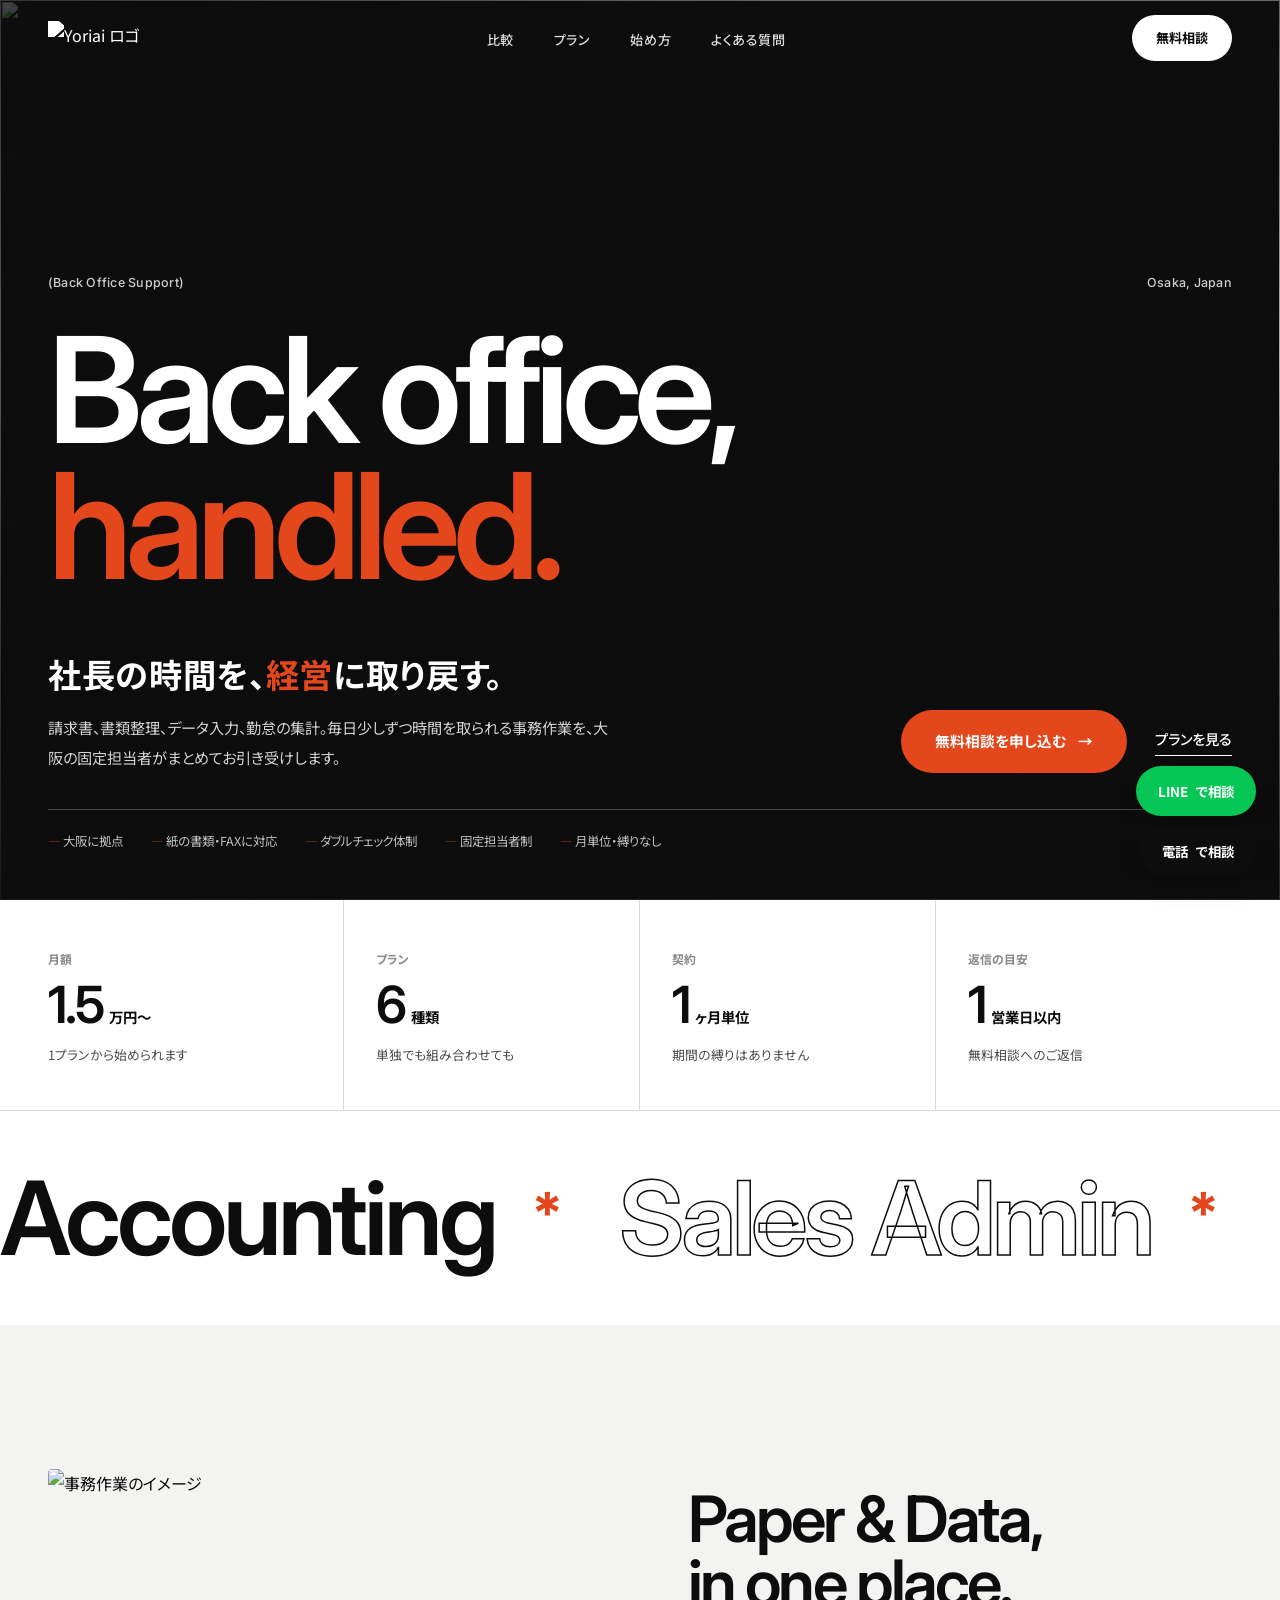
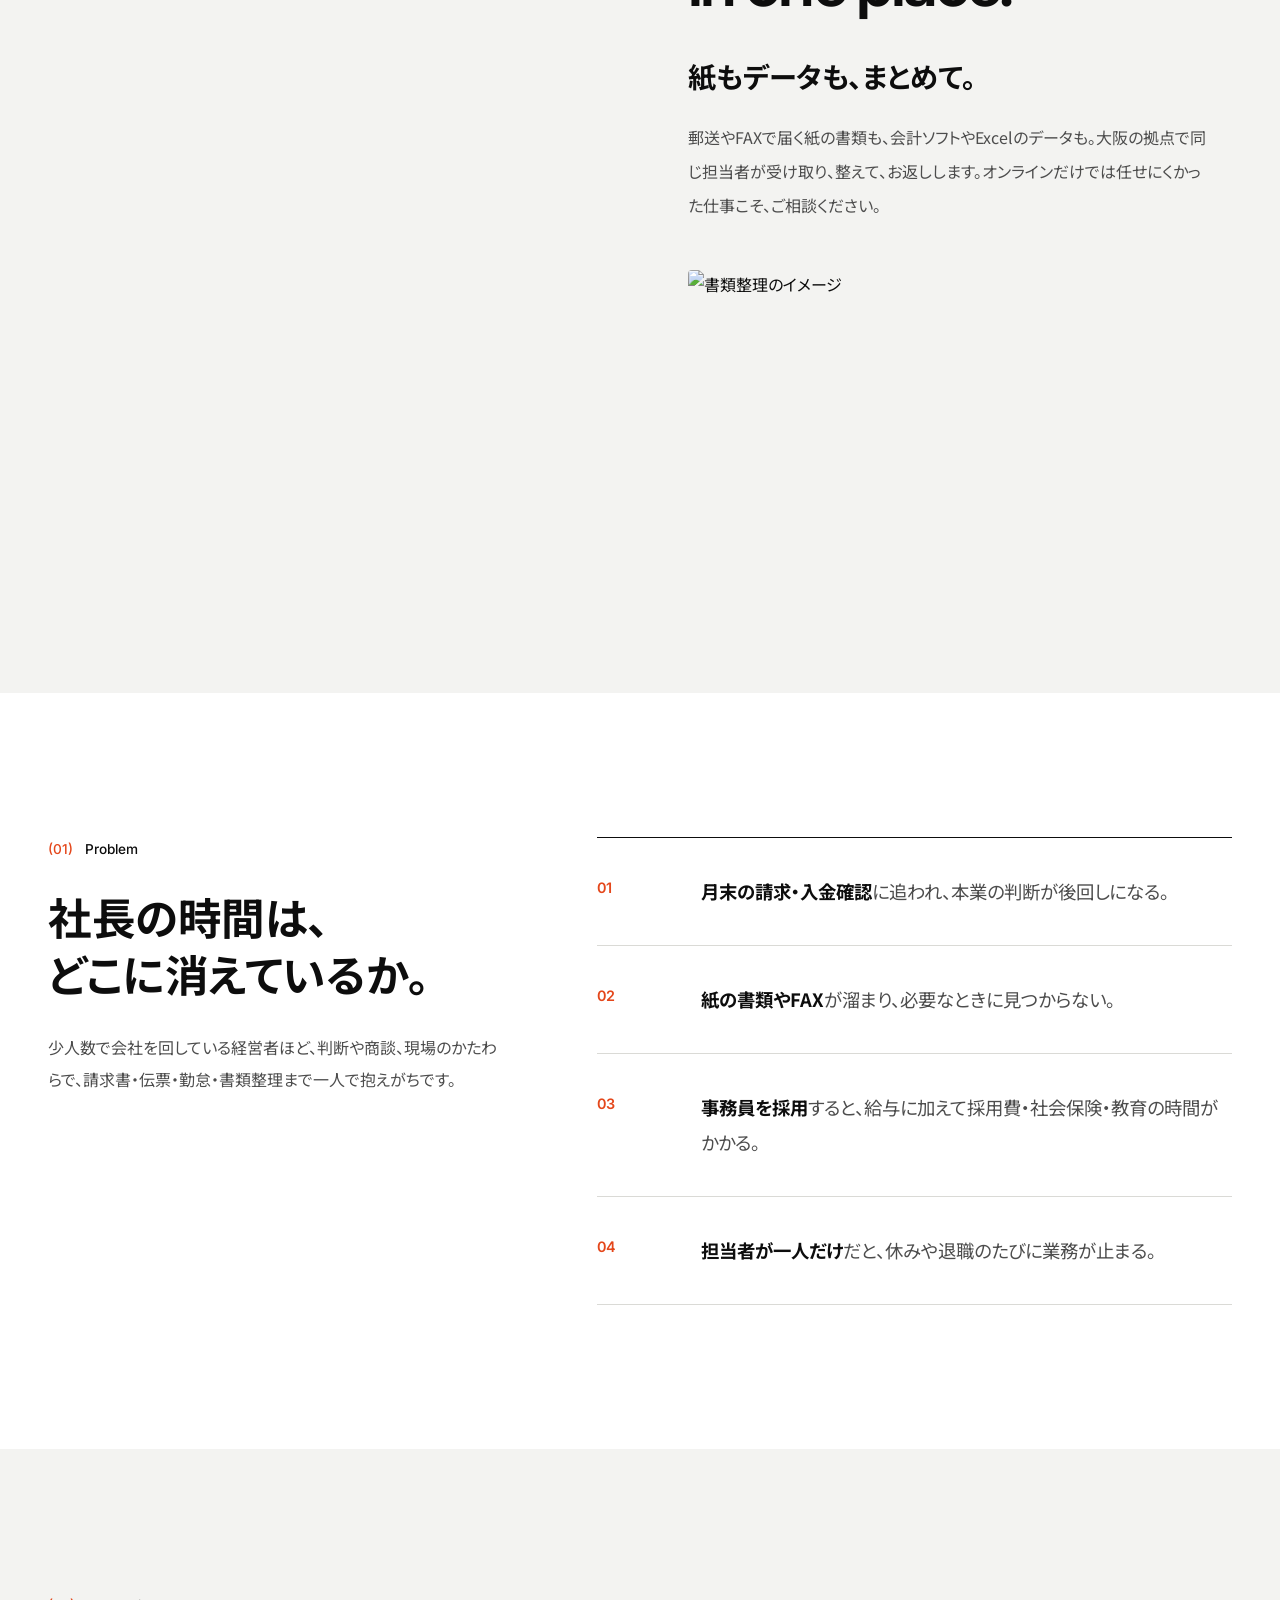
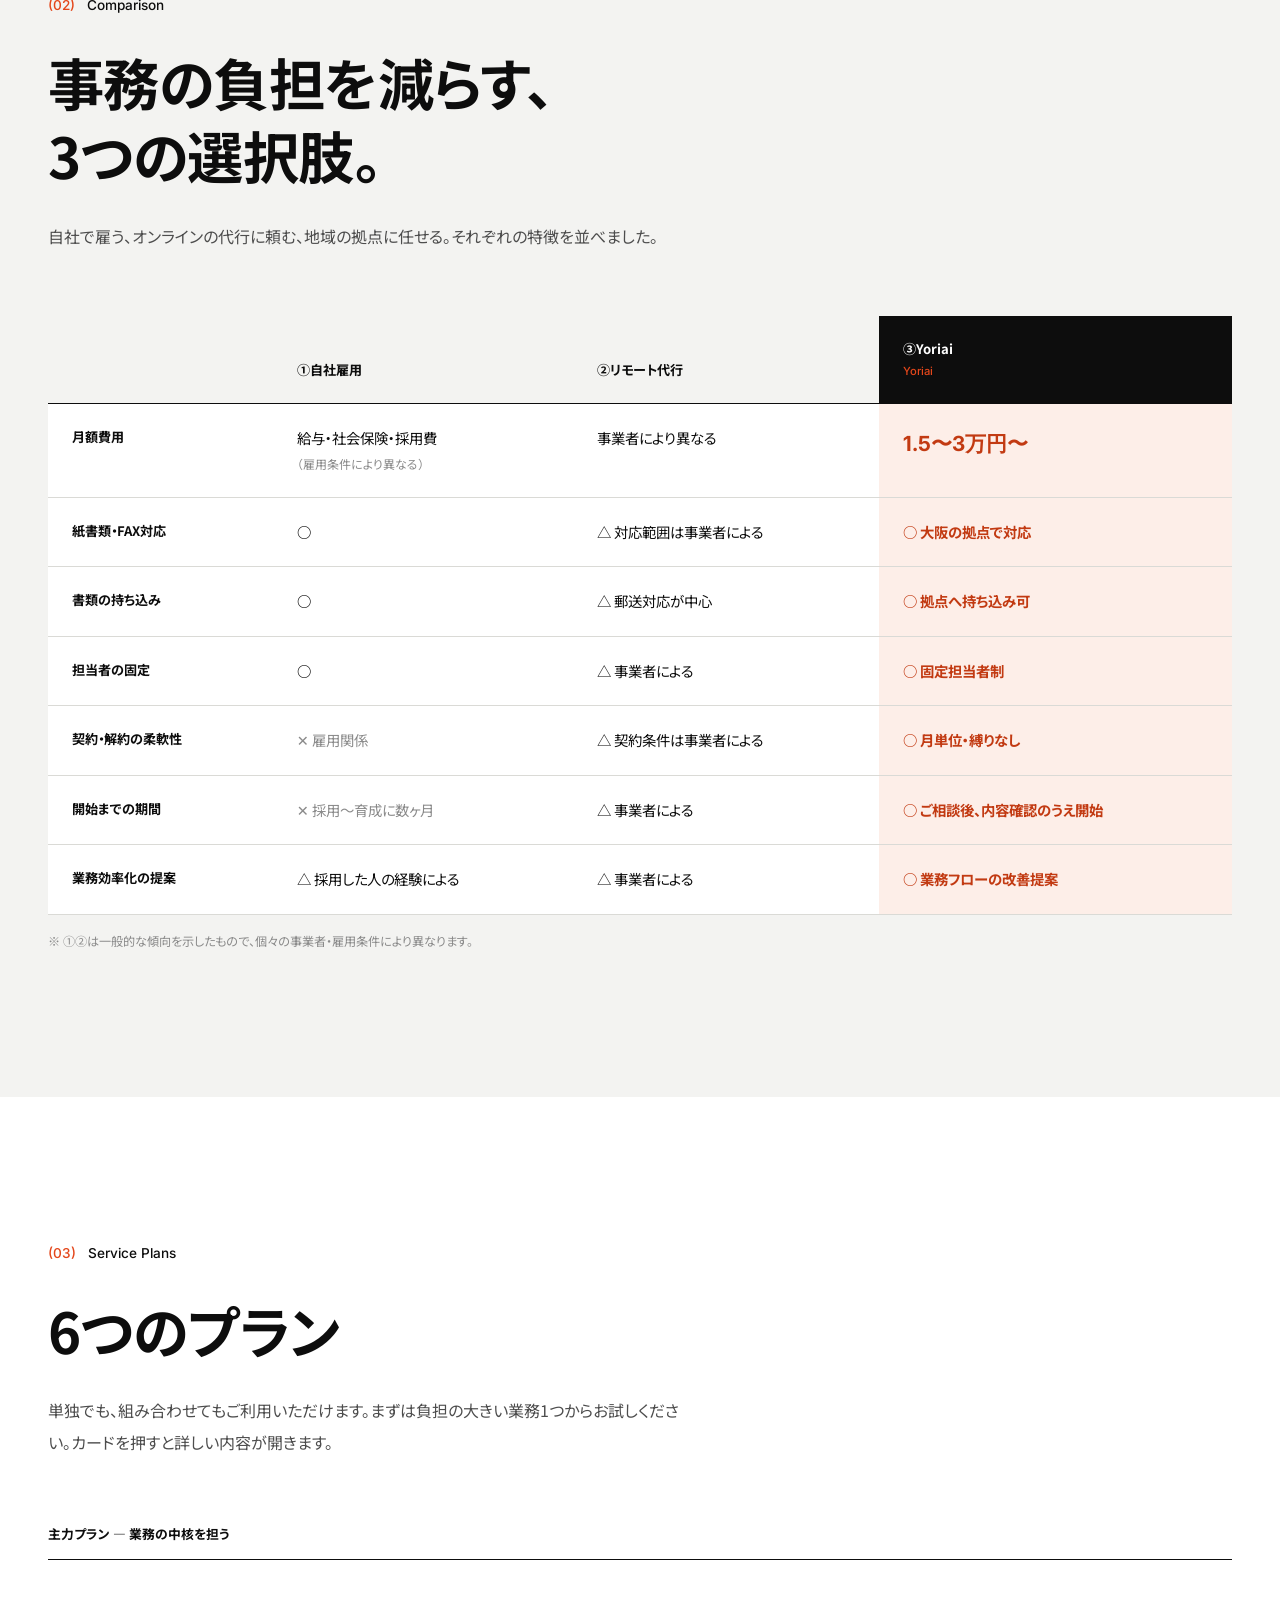
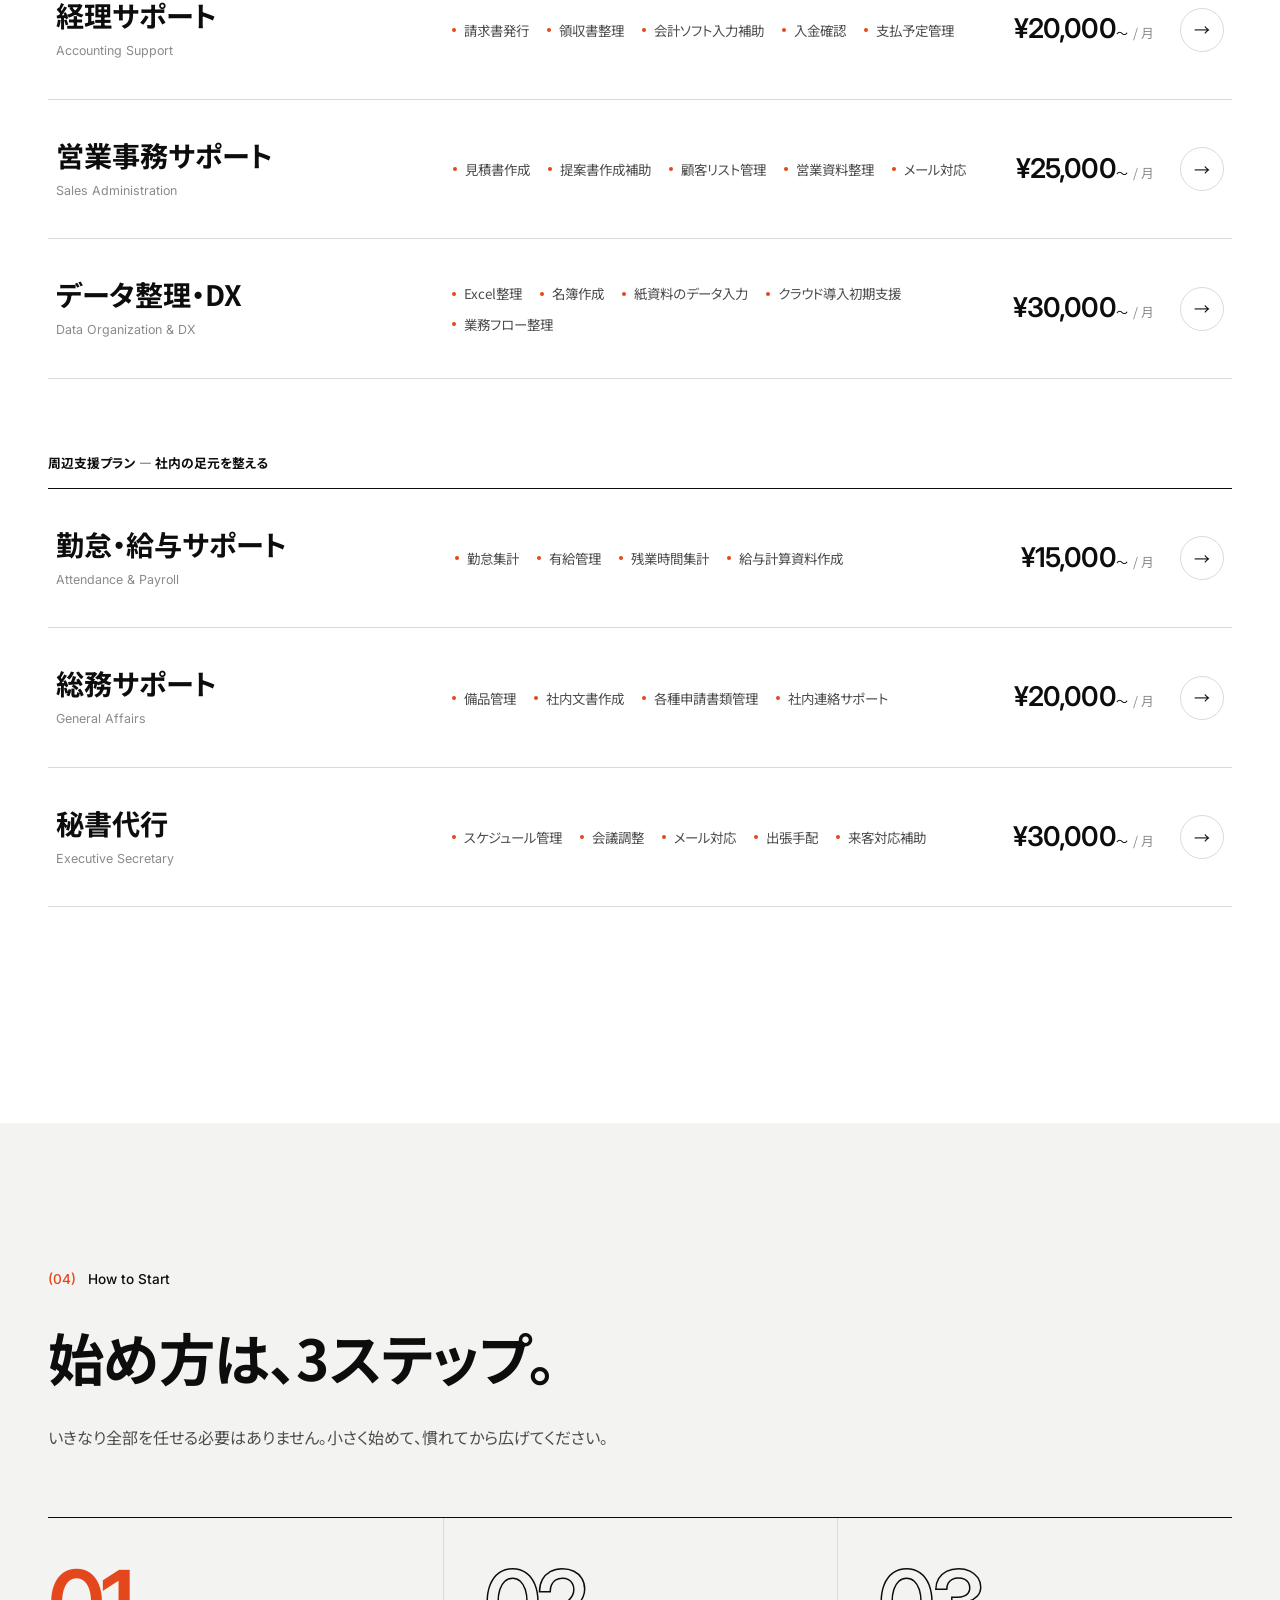
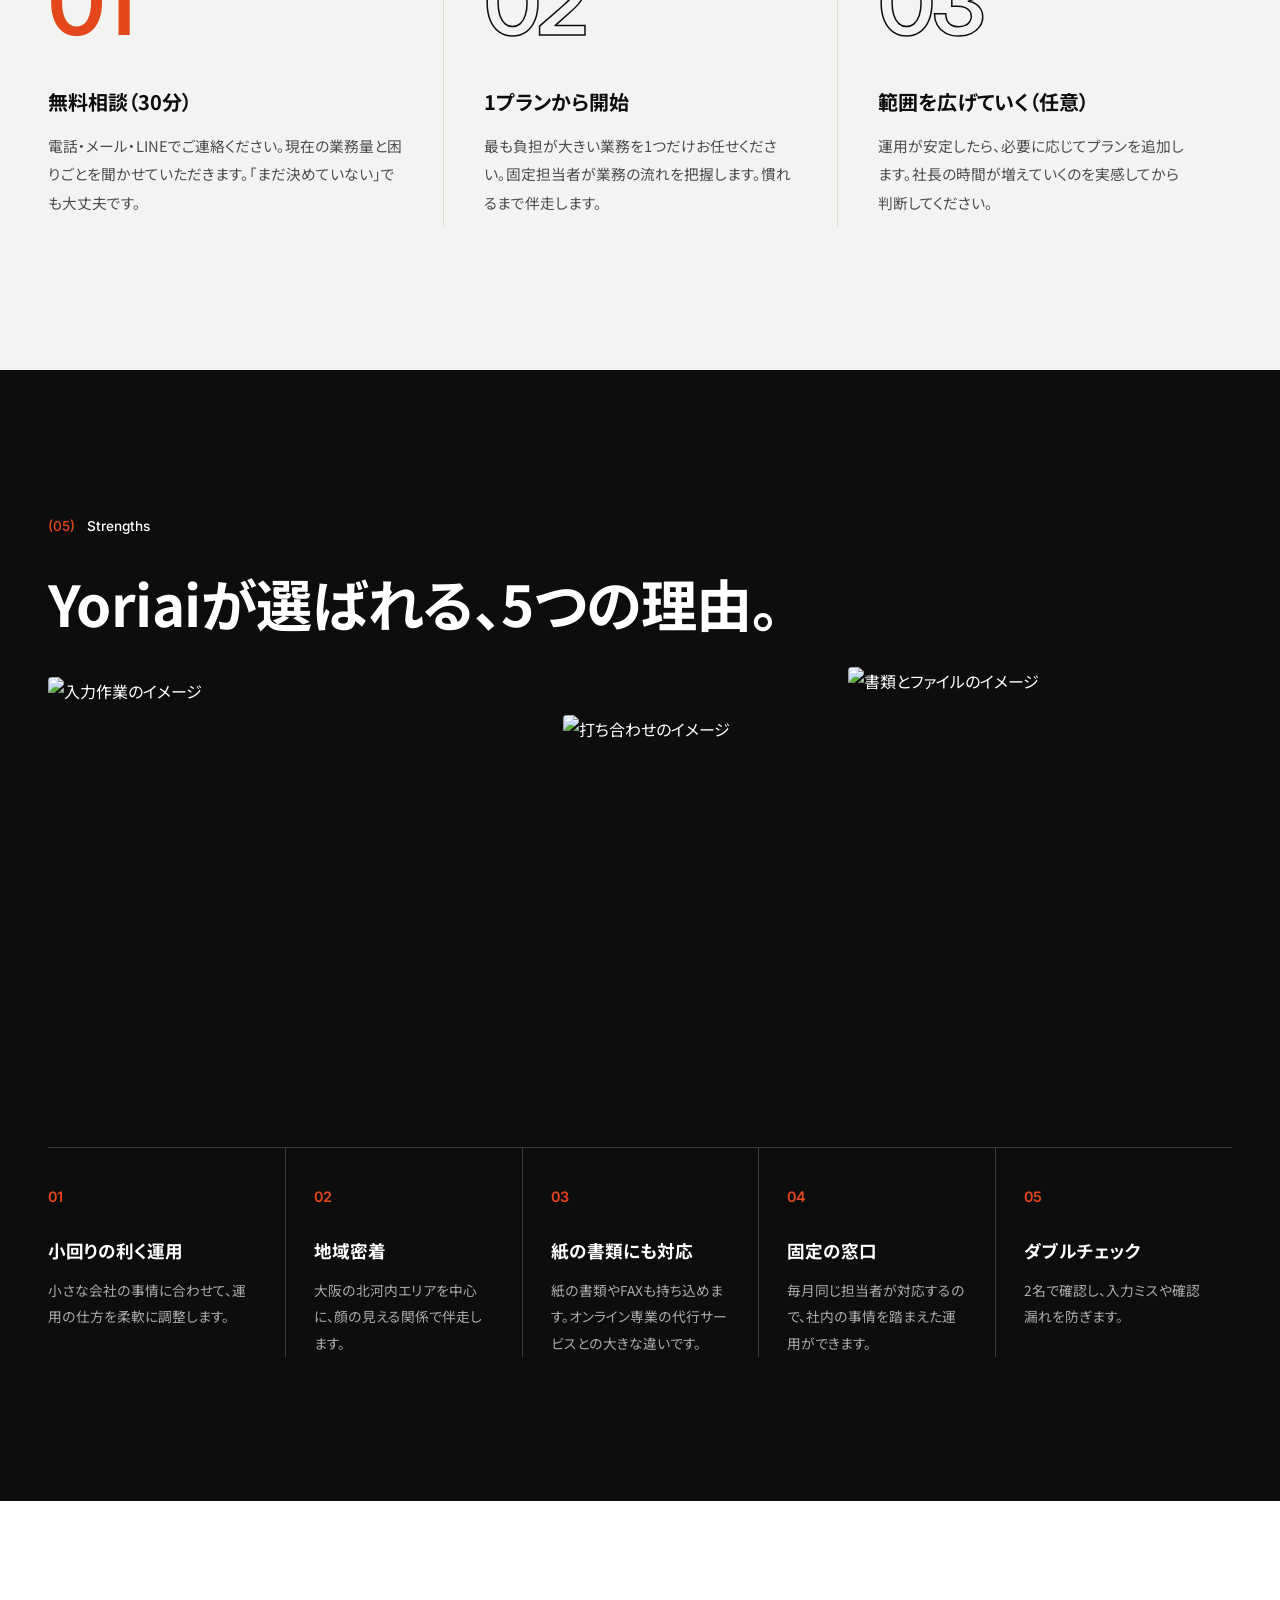
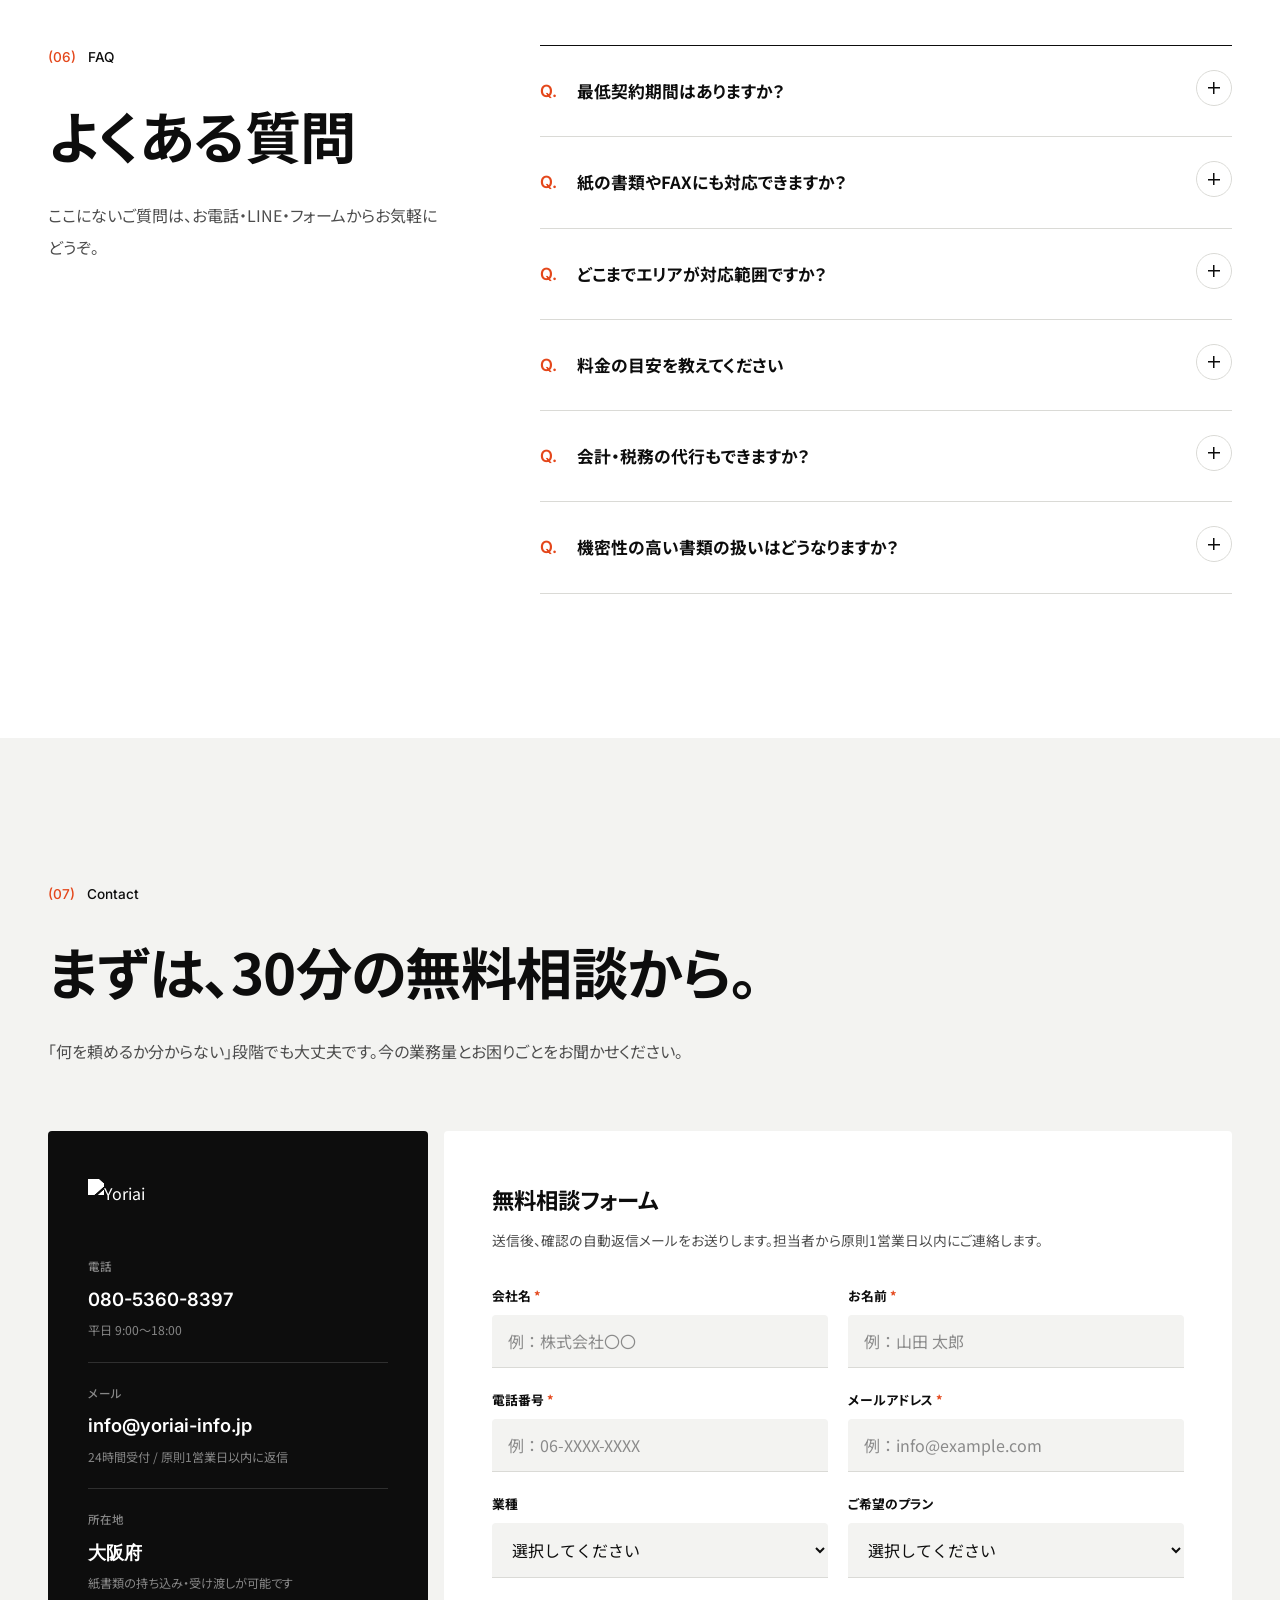
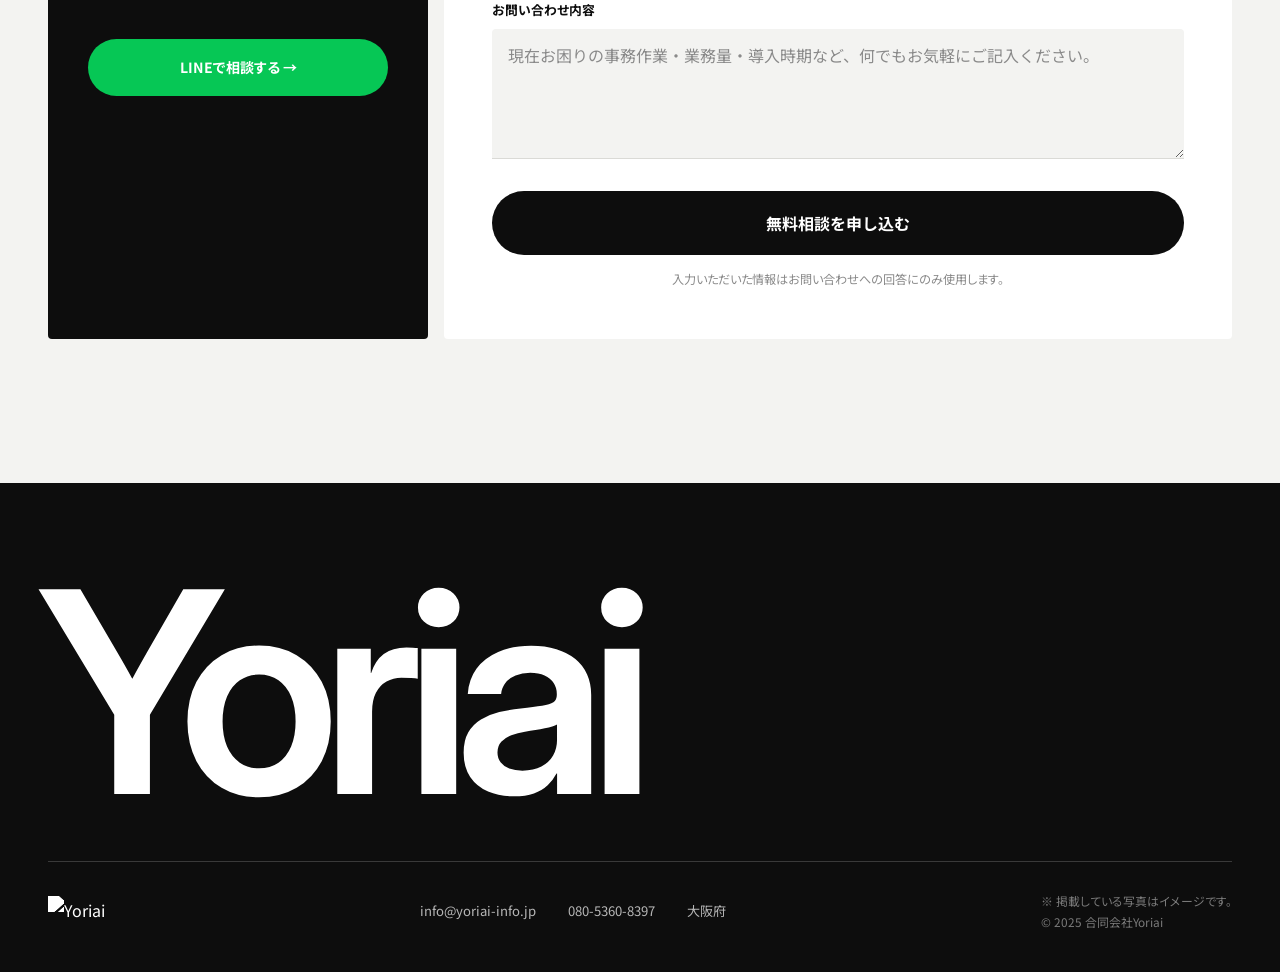
==== commit f694033b: "「門真」の表記と「本人次第」の表現を削除 - 本文・メタ情報・構造化データの「門真」を「大阪」に置き換え、対応エリア一覧からも削除 - 門真の座標・仮の郵便番号を削除 - 比較表の「本人次第」を「採用" ====
--- a/yoriai-hp:/index.html
+++ b/yoriai-hp:/index.html
@@ -17,14 +17,12 @@
 <meta name="author" content="合同会社Yoriai">
 <meta name="copyright" content="合同会社Yoriai">
 <meta name="geo.region" content="JP-27">
-<meta name="geo.placename" content="門真市, 大阪府">
-<meta name="geo.position" content="34.7428;135.5726">
-<meta name="ICBM" content="34.7428, 135.5726">
+<meta name="geo.placename" content="大阪府">
 <meta name="theme-color" content="#D43D10">
 
-<title>事務代行・営業事務代行【Yoriai】大阪府門真市｜書類作成・経理・採用・連絡代行</title>
-<meta name="description" content="大阪府門真市の事務代行・営業事務代行なら合同会社Yoriai。経理・営業事務・データ整理・勤怠集計・総務・秘書代行など、中小企業の事務作業をまとめてお引き受けします。門真市の拠点で紙書類にも対応、ダブルチェック体制。まずは無料相談から。">
-<meta name="keywords" content="事務代行,営業事務代行,大阪,門真市,書類作成代行,経理代行,採用事務,連絡代行,BPO,アウトソーシング,中小企業,守口,寝屋川,東大阪,Yoriai,ヨリアイ">
+<title>事務代行・営業事務代行【Yoriai】大阪｜書類作成・経理・採用・連絡代行</title>
+<meta name="description" content="大阪の事務代行・営業事務代行なら合同会社Yoriai。経理・営業事務・データ整理・勤怠集計・総務・秘書代行など、中小企業の事務作業をまとめてお引き受けします。大阪の拠点で紙書類にも対応、ダブルチェック体制。まずは無料相談から。">
+<meta name="keywords" content="事務代行,営業事務代行,大阪,書類作成代行,経理代行,採用事務,連絡代行,BPO,アウトソーシング,中小企業,守口,寝屋川,東大阪,Yoriai,ヨリアイ">
 
 <link rel="canonical" href="https://yoriai-info.jp/">
 <link rel="alternate" hreflang="ja" href="https://yoriai-info.jp/">
@@ -33,16 +31,16 @@
 <meta property="og:type" content="website">
 <meta property="og:url" content="https://yoriai-info.jp/">
 <meta property="og:site_name" content="Yoriai（ヨリアイ）｜事務代行・営業事務代行">
-<meta property="og:title" content="事務代行・営業事務代行【Yoriai】大阪府門真市">
-<meta property="og:description" content="大阪府門真市の事務代行・営業事務代行なら合同会社Yoriai。経理・営業事務・データ整理・勤怠集計・総務・秘書代行など、中小企業の事務作業をまとめてお引き受けします。門真市の拠点で紙書類にも対応、ダブルチェック体制。">
+<meta property="og:title" content="事務代行・営業事務代行【Yoriai】大阪">
+<meta property="og:description" content="大阪の事務代行・営業事務代行なら合同会社Yoriai。経理・営業事務・データ整理・勤怠集計・総務・秘書代行など、中小企業の事務作業をまとめてお引き受けします。大阪の拠点で紙書類にも対応、ダブルチェック体制。">
 <meta property="og:image" content="https://yoriai-info.jp/ogp.png">
 <meta property="og:image:width" content="1200">
 <meta property="og:image:height" content="630">
 <meta property="og:locale" content="ja_JP">
 <meta name="twitter:card" content="summary_large_image">
 <meta name="twitter:site" content="@yoriai_bpo">
-<meta name="twitter:title" content="事務代行・営業事務代行【Yoriai】大阪府門真市">
-<meta name="twitter:description" content="大阪府門真市の事務代行なら合同会社Yoriai。経理・営業事務・データ整理など中小企業の事務作業をまとめてお引き受けします。門真市の拠点で紙書類にも対応。まずは無料相談。">
+<meta name="twitter:title" content="事務代行・営業事務代行【Yoriai】大阪">
+<meta name="twitter:description" content="大阪の事務代行なら合同会社Yoriai。経理・営業事務・データ整理など中小企業の事務作業をまとめてお引き受けします。大阪の拠点で紙書類にも対応。まずは無料相談。">
 <meta name="twitter:image" content="https://yoriai-info.jp/ogp.png">
 
 <link rel="icon" href="/favicon.ico" sizes="any">
@@ -63,15 +61,15 @@
 {"@context":"https://schema.org","@graph":[
   {"@type":"LocalBusiness","@id":"https://yoriai-info.jp/#business",
     "name":"合同会社Yoriai","alternateName":["Yoriai","ヨリアイ","よりあい"],
-    "description":"大阪府門真市の事務代行・営業事務代行サービス。経理・営業事務・データ整理・勤怠集計・総務・秘書代行など、中小企業の事務作業をまとめてお引き受けします。門真市の拠点で紙書類にも対応、ダブルチェック体制。",
+    "description":"大阪の事務代行・営業事務代行サービス。経理・営業事務・データ整理・勤怠集計・総務・秘書代行など、中小企業の事務作業をまとめてお引き受けします。大阪の拠点で紙書類にも対応、ダブルチェック体制。",
     "url":"https://yoriai-info.jp/",
     "logo":{"@type":"ImageObject","url":"https://yoriai-info.jp/logo.png","width":959,"height":424},
     "image":"https://yoriai-info.jp/ogp.png",
     "telephone":"080-5360-8397","email":"info@yoriai-info.jp",
-    "address":{"@type":"PostalAddress","addressLocality":"門真市","addressRegion":"大阪府","postalCode":"571-0000","addressCountry":"JP"},
+    "address":{"@type":"PostalAddress","addressRegion":"大阪府","addressCountry":"JP"},
     "geo":{"@type":"GeoCoordinates","latitude":34.7428,"longitude":135.5726},
     "areaServed":[
-      {"@type":"City","name":"門真市"},{"@type":"City","name":"守口市"},
+      {"@type":"City","name":"守口市"},
       {"@type":"City","name":"寝屋川市"},{"@type":"City","name":"大東市"},
       {"@type":"City","name":"枚方市"},{"@type":"City","name":"東大阪市"},
       {"@type":"AdministrativeArea","name":"大阪府"}
@@ -88,11 +86,11 @@
     ]}
   },
   {"@type":"WebSite","@id":"https://yoriai-info.jp/#website","url":"https://yoriai-info.jp/","name":"Yoriai","publisher":{"@id":"https://yoriai-info.jp/#business"}},
-  {"@type":"WebPage","@id":"https://yoriai-info.jp/#webpage","url":"https://yoriai-info.jp/","name":"事務代行・営業事務代行【Yoriai】大阪府門真市","isPartOf":{"@id":"https://yoriai-info.jp/#website"},"about":{"@id":"https://yoriai-info.jp/#business"}},
+  {"@type":"WebPage","@id":"https://yoriai-info.jp/#webpage","url":"https://yoriai-info.jp/","name":"事務代行・営業事務代行【Yoriai】大阪","isPartOf":{"@id":"https://yoriai-info.jp/#website"},"about":{"@id":"https://yoriai-info.jp/#business"}},
   {"@type":"FAQPage","mainEntity":[
     {"@type":"Question","name":"最低契約期間はありますか？","acceptedAnswer":{"@type":"Answer","text":"契約縛りはありません。月単位でのご利用が可能で、スポット（単発）でのお試し利用も対応しております。"}},
-    {"@type":"Question","name":"紙の書類やFAXにも対応できますか？","acceptedAnswer":{"@type":"Answer","text":"はい。大阪府門真市に拠点があるため、紙書類の持ち込み・郵送受け取り・FAX受信に対応しております。"}},
-    {"@type":"Question","name":"どのエリアが対応範囲ですか？","acceptedAnswer":{"@type":"Answer","text":"門真市・守口市・寝屋川市・大東市・枚方市・交野市・四條畷市・東大阪市を中心に対応しています。"}},
+    {"@type":"Question","name":"紙の書類やFAXにも対応できますか？","acceptedAnswer":{"@type":"Answer","text":"はい。大阪に拠点があるため、紙書類の持ち込み・郵送受け取り・FAX受信に対応しております。"}},
+    {"@type":"Question","name":"どのエリアが対応範囲ですか？","acceptedAnswer":{"@type":"Answer","text":"守口市・寝屋川市・大東市・枚方市・交野市・四條畷市・東大阪市を中心に対応しています。"}},
     {"@type":"Question","name":"料金の目安を教えてください","acceptedAnswer":{"@type":"Answer","text":"月額15,000円（勤怠・給与サポート）〜30,000円（データ整理・DX、秘書代行）で6プランをご用意しています。複数プランの組み合わせも可能です。"}},
     {"@type":"Question","name":"会計・税務の代行もできますか？","acceptedAnswer":{"@type":"Answer","text":"会計ソフトへのデータ入力補助・書類整理は対応しています。税務判断・申告などの専門業務は当社では行わず、必要に応じて連携している税理士をご紹介します。"}},
     {"@type":"Question","name":"機密性の高い書類の扱いはどうなりますか？","acceptedAnswer":{"@type":"Answer","text":"業務開始前に秘密保持契約（NDA）を締結します。取り扱う書類については守秘義務を徹底しております。"}}
@@ -469,12 +467,12 @@
 <section id="hero">
   <figure class="hero-bg"><img src="/images/hero.jpg" alt="" width="1920" height="1080" fetchpriority="high"></figure>
   <div class="hero-wrap">
-    <p class="hero-kicker"><span>(Back Office Support)</span><span>Kadoma, Osaka</span></p>
+    <p class="hero-kicker"><span>(Back Office Support)</span><span>Osaka, Japan</span></p>
     <p class="hero-en" aria-hidden="true">Back office,<br><span>handled.</span></p>
     <div class="hero-foot">
       <div>
         <h1 class="hero-h1">社長の時間を、<em>経営</em>に<wbr>取り戻す。</h1>
-        <p class="hero-lead">請求書、書類整理、データ入力、勤怠の集計。毎日少しずつ時間を取られる事務作業を、大阪・門真の固定担当者がまとめてお引き受けします。</p>
+        <p class="hero-lead">請求書、書類整理、データ入力、勤怠の集計。毎日少しずつ時間を取られる事務作業を、大阪の固定担当者がまとめてお引き受けします。</p>
       </div>
       <div class="hero-actions">
         <a href="#contact" class="btn-main" onclick="dl('hero_cta_primary')">無料相談を申し込む <span aria-hidden="true">→</span></a>
@@ -482,7 +480,7 @@
       </div>
     </div>
     <ul class="hero-tags">
-      <li class="hero-tag">大阪府門真市に拠点</li>
+      <li class="hero-tag">大阪に拠点</li>
       <li class="hero-tag">紙の書類・FAXに対応</li>
       <li class="hero-tag">ダブルチェック体制</li>
       <li class="hero-tag">固定担当者制</li>
@@ -514,9 +512,9 @@
   <div class="wrap about-grid">
     <figure class="about-media rv"><img src="/images/about.jpg" alt="事務作業のイメージ" width="1000" height="1333" loading="lazy"></figure>
     <div class="about-text rv">
-      <p class="about-en">Paper &amp; Data,<br>in Kadoma.</p>
-      <h2 class="about-h">紙もデータも、門真でまとめて。</h2>
-      <p class="about-body">郵送やFAXで届く紙の書類も、会計ソフトやExcelのデータも。門真の拠点で同じ担当者が受け取り、整えて、お返しします。オンラインだけでは任せにくかった仕事こそ、ご相談ください。</p>
+      <p class="about-en">Paper &amp; Data,<br>in one place.</p>
+      <h2 class="about-h">紙もデータも、まとめて。</h2>
+      <p class="about-body">郵送やFAXで届く紙の書類も、会計ソフトやExcelのデータも。大阪の拠点で同じ担当者が受け取り、整えて、お返しします。オンラインだけでは任せにくかった仕事こそ、ご相談ください。</p>
       <figure class="about-sub"><img src="/images/hero-sub.jpg" alt="書類整理のイメージ" width="800" height="800" loading="lazy"></figure>
     </div>
   </div>
@@ -552,12 +550,12 @@
         <thead><tr><th></th><th>①自社雇用</th><th>②リモート代行</th><th class="rec">③Yoriai</th></tr></thead>
         <tbody>
           <tr><th>月額費用</th><td data-label="①自社雇用"><span>給与・社会保険・採用費<br><small style="color:var(--ink-lt)">（雇用条件により異なる）</small></span></td><td data-label="②リモート代行">事業者により異なる</td><td data-label="③Yoriai" class="yc"><span class="comp-price">1.5〜3万円〜</span></td></tr>
-          <tr><th>紙書類・FAX対応</th><td data-label="①自社雇用"><span class="check-y">○</span></td><td data-label="②リモート代行">△ 対応範囲は事業者による</td><td data-label="③Yoriai" class="yc"><span class="check-y">○ 門真の拠点で対応</span></td></tr>
-          <tr><th>書類の持ち込み</th><td data-label="①自社雇用"><span class="check-y">○</span></td><td data-label="②リモート代行">△ 郵送対応が中心</td><td data-label="③Yoriai" class="yc"><span class="check-y">○ 門真の拠点へ持ち込み可</span></td></tr>
+          <tr><th>紙書類・FAX対応</th><td data-label="①自社雇用"><span class="check-y">○</span></td><td data-label="②リモート代行">△ 対応範囲は事業者による</td><td data-label="③Yoriai" class="yc"><span class="check-y">○ 大阪の拠点で対応</span></td></tr>
+          <tr><th>書類の持ち込み</th><td data-label="①自社雇用"><span class="check-y">○</span></td><td data-label="②リモート代行">△ 郵送対応が中心</td><td data-label="③Yoriai" class="yc"><span class="check-y">○ 拠点へ持ち込み可</span></td></tr>
           <tr><th>担当者の固定</th><td data-label="①自社雇用"><span class="check-y">○</span></td><td data-label="②リモート代行">△ 事業者による</td><td data-label="③Yoriai" class="yc"><span class="check-y">○ 固定担当者制</span></td></tr>
           <tr><th>契約・解約の柔軟性</th><td data-label="①自社雇用"><span class="check-n">✕ 雇用関係</span></td><td data-label="②リモート代行">△ 契約条件は事業者による</td><td data-label="③Yoriai" class="yc"><span class="check-y">○ 月単位・縛りなし</span></td></tr>
           <tr><th>開始までの期間</th><td data-label="①自社雇用"><span class="check-n">✕ 採用〜育成に数ヶ月</span></td><td data-label="②リモート代行">△ 事業者による</td><td data-label="③Yoriai" class="yc"><span class="check-y">○ ご相談後、内容確認のうえ開始</span></td></tr>
-          <tr><th>業務効率化の提案</th><td data-label="①自社雇用">△ 本人次第</td><td data-label="②リモート代行">△ 事業者による</td><td data-label="③Yoriai" class="yc"><span class="check-y">○ 業務フローの改善提案</span></td></tr>
+          <tr><th>業務効率化の提案</th><td data-label="①自社雇用">△ 採用した人の経験による</td><td data-label="②リモート代行">△ 事業者による</td><td data-label="③Yoriai" class="yc"><span class="check-y">○ 業務フローの改善提案</span></td></tr>
         </tbody>
       </table>
         <p class="comp-note">※ ①②は一般的な傾向を示したもので、個々の事業者・雇用条件により異なります。</p>
@@ -613,7 +611,7 @@
     </div>
     <div class="str-inner rv">
       <div class="str-col"><div class="str-num">01</div><div class="str-name">小回りの利く運用</div><div class="str-body">小さな会社の事情に合わせて、運用の仕方を柔軟に調整します。</div></div>
-      <div class="str-col"><div class="str-num">02</div><div class="str-name">地域密着</div><div class="str-body">大阪・門真エリアを中心に、顔の見える関係で伴走します。</div></div>
+      <div class="str-col"><div class="str-num">02</div><div class="str-name">地域密着</div><div class="str-body">大阪の北河内エリアを中心に、顔の見える関係で伴走します。</div></div>
       <div class="str-col"><div class="str-num">03</div><div class="str-name">紙の書類にも対応</div><div class="str-body">紙の書類やFAXも持ち込めます。オンライン専業の代行サービスとの大きな違いです。</div></div>
       <div class="str-col"><div class="str-num">04</div><div class="str-name">固定の窓口</div><div class="str-body">毎月同じ担当者が対応するので、社内の事情を踏まえた運用ができます。</div></div>
       <div class="str-col"><div class="str-num">05</div><div class="str-name">ダブルチェック</div><div class="str-body">2名で確認し、入力ミスや確認漏れを防ぎます。</div></div>
@@ -632,8 +630,8 @@
     </div>
     <div class="faq-list">
       <details class="faq-item" ontoggle="if(this.open)dl('faq_open','最低契約期間')"><summary class="faq-q"><span class="faq-qm">Q.</span>最低契約期間はありますか？</summary><p class="faq-a">契約縛りはありません。月単位でのご利用が可能で、スポット（単発）でのお試し利用も対応しております。</p></details>
-      <details class="faq-item" ontoggle="if(this.open)dl('faq_open','紙FAX')"><summary class="faq-q"><span class="faq-qm">Q.</span>紙の書類やFAXにも対応できますか？</summary><p class="faq-a">はい、対応しています。大阪府門真市に拠点があるため、紙書類の持ち込み・郵送での受け取り・FAXの受信に対応できます。オンライン専業の代行サービスとの大きな違いです。</p></details>
-      <details class="faq-item" ontoggle="if(this.open)dl('faq_open','エリア')"><summary class="faq-q"><span class="faq-qm">Q.</span>どこまでエリアが対応範囲ですか？</summary><p class="faq-a">門真市・守口市・寝屋川市・大東市・枚方市・交野市・四條畷市・東大阪市を中心に対応しています。書類の郵送・オンライン対応については全国からご相談いただけます。</p></details>
+      <details class="faq-item" ontoggle="if(this.open)dl('faq_open','紙FAX')"><summary class="faq-q"><span class="faq-qm">Q.</span>紙の書類やFAXにも対応できますか？</summary><p class="faq-a">はい、対応しています。大阪に拠点があるため、紙書類の持ち込み・郵送での受け取り・FAXの受信に対応できます。オンライン専業の代行サービスとの大きな違いです。</p></details>
+      <details class="faq-item" ontoggle="if(this.open)dl('faq_open','エリア')"><summary class="faq-q"><span class="faq-qm">Q.</span>どこまでエリアが対応範囲ですか？</summary><p class="faq-a">守口市・寝屋川市・大東市・枚方市・交野市・四條畷市・東大阪市を中心に対応しています。書類の郵送・オンライン対応については全国からご相談いただけます。</p></details>
       <details class="faq-item" ontoggle="if(this.open)dl('faq_open','料金')"><summary class="faq-q"><span class="faq-qm">Q.</span>料金の目安を教えてください</summary><p class="faq-a">月額15,000円（勤怠・給与サポート）〜30,000円（データ整理・DX、秘書代行）で6プランをご用意しています。複数プランの組み合わせも可能です。業務量に応じてご相談ください。</p></details>
       <details class="faq-item" ontoggle="if(this.open)dl('faq_open','会計税務')"><summary class="faq-q"><span class="faq-qm">Q.</span>会計・税務の代行もできますか？</summary><p class="faq-a">会計ソフトへのデータ入力補助・書類整理は対応しています。税務判断・申告・社会保険手続きなどの専門業務は当社では行いません。必要に応じて、連携している税理士・社会保険労務士をご紹介します。</p></details>
       <details class="faq-item" ontoggle="if(this.open)dl('faq_open','機密')"><summary class="faq-q"><span class="faq-qm">Q.</span>機密性の高い書類の扱いはどうなりますか？</summary><p class="faq-a">業務開始前に秘密保持契約（NDA）を締結します。取り扱う書類については守秘義務を徹底しております。</p></details>
@@ -653,7 +651,7 @@
         <div class="cic-logo"><img src="/logo.png" alt="Yoriai"></div>
         <div class="ci-item"><div class="ci-lbl">電話</div><div class="ci-val">080-5360-8397</div><div class="ci-note">平日 9:00〜18:00</div></div>
         <div class="ci-item"><div class="ci-lbl">メール</div><div class="ci-val">info@yoriai-info.jp</div><div class="ci-note">24時間受付 / 原則1営業日以内に返信</div></div>
-        <div class="ci-item"><div class="ci-lbl">所在地</div><div class="ci-val">大阪府門真市</div><div class="ci-note">紙書類の持ち込み・受け渡しが可能です</div></div>
+        <div class="ci-item"><div class="ci-lbl">所在地</div><div class="ci-val">大阪府</div><div class="ci-note">紙書類の持ち込み・受け渡しが可能です</div></div>
         <a href="https://lin.ee/NpKAk5d" target="_blank" class="line-btn" style="margin-top:24px" onclick="dl('line_click','contact_panel')">LINEで相談する →</a>
       </div>
       <div class="cfc" id="contact-form">
@@ -664,7 +662,6 @@
           <div class="form-row"><div class="fg"><label class="fl">電話番号<span class="req"> *</span></label><input type="tel" name="phone" class="fi" placeholder="例：06-XXXX-XXXX" required></div><div class="fg"><label class="fl">メールアドレス<span class="req"> *</span></label><input type="email" name="email" class="fi" placeholder="例：info@example.com" required></div></div>
           <div class="form-row"><div class="fg"><label class="fl">業種</label><select name="industry" class="fi"><option value="">選択してください</option><option>製造業・町工場</option><option>建設業・設備工事</option><option>不動産業</option><option>介護・福祉</option><option>士業事務所</option><option>医療クリニック</option><option>IT・Web</option><option>小売・サービス業</option><option>運送・物流</option><option>その他</option></select></div><div class="fg"><label class="fl">ご希望のプラン</label><select name="plan" class="fi" onchange="dl('form_plan_select',this.value)"><option value="">選択してください</option><option>経理サポート（¥20,000〜）</option><option>営業事務サポート（¥25,000〜）</option><option>データ整理・DX（¥30,000〜）</option><option>勤怠・給与サポート（¥15,000〜）</option><option>総務サポート（¥20,000〜）</option><option>秘書代行（¥30,000〜）</option><option>複数プランを検討中</option><option>まだ決まっていない</option></select></div></div>
           <div class="form-row full"><div class="fg"><label class="fl">お問い合わせ内容</label><textarea name="message" class="fi" placeholder="現在お困りの事務作業・業務量・導入時期など、何でもお気軽にご記入ください。"></textarea></div></div>
-          <div aria-hidden="true" style="position:absolute;left:-9999px;width:1px;height:1px;overflow:hidden"><label>このフィールドは入力しないでください<input type="text" name="website" tabindex="-1" autocomplete="off"></label></div>
           <button type="submit" class="fs" id="f-submit">無料相談を申し込む</button>
           <div class="fn">入力いただいた情報はお問い合わせへの回答にのみ使用します。</div>
           <div class="fr" id="f-result"></div>
@@ -679,7 +676,7 @@
     <p class="ft-big" aria-hidden="true">Yoriai</p>
     <div class="ft-row">
       <div class="ft-logo"><img src="/logo.png" alt="Yoriai"></div>
-      <div class="ft-links"><a href="mailto:info@yoriai-info.jp">info@yoriai-info.jp</a><a href="tel:080-5360-8397">080-5360-8397</a><span>大阪府門真市</span></div>
+      <div class="ft-links"><a href="mailto:info@yoriai-info.jp">info@yoriai-info.jp</a><a href="tel:080-5360-8397">080-5360-8397</a><span>大阪府</span></div>
       <div class="ft-copy">※ 掲載している写真はイメージです。<br>© 2025 合同会社Yoriai</div>
     </div>
   </div>
@@ -714,8 +711,6 @@
 
 <script>
 // ━━ GAS エンドポイント ━━
-// Google Apps Script のウェブアプリURL（https://script.google.com/macros/s/…/exec）を設定する。
-// 未設定のままだと問い合わせは送信されないため、送信完了とは表示せず電話・メール・LINEを案内する。
 const GAS_URL = 'YOUR_GAS_WEBAPP_URL_HERE';
 
 // ━━ GTM dataLayer helper (自動学習用イベント送信) ━━
@@ -768,10 +763,11 @@
   dl('form_submit',data.plan);
   try{
     if(!GAS_URL||GAS_URL==='YOUR_GAS_WEBAPP_URL_HERE'){
-      res.className='fr err';res.textContent='現在フォームからの送信を受け付けできません。お手数ですが、お電話（080-5360-8397）・メール（info@yoriai-info.jp）・LINEでご連絡ください。';
-      dl('form_not_configured',data.plan);
+      await new Promise(function(r){setTimeout(r,800);});
+      res.className='fr ok';res.textContent='送信しました。自動返信メールをご確認ください。担当者より24時間以内にご連絡します。（※GAS設定後に実際に送信されます）';
+      this.reset();dl('form_success_demo',data.plan);
     }else{
-      var r=await(await fetch(GAS_URL,{method:'POST',headers:{'Content-Type':'text/plain;charset=utf-8'},body:JSON.stringify(data)})).json();
+      var r=await(await fetch(GAS_URL,{method:'POST',headers:{'Content-Type':'application/json'},body:JSON.stringify(data)})).json();
       if(r.status==='ok'){res.className='fr ok';res.textContent='送信しました。自動返信メールをご確認ください。担当者より24時間以内にご連絡します。';this.reset();dl('form_success',data.plan);}
       else throw new Error(r.message);
     }
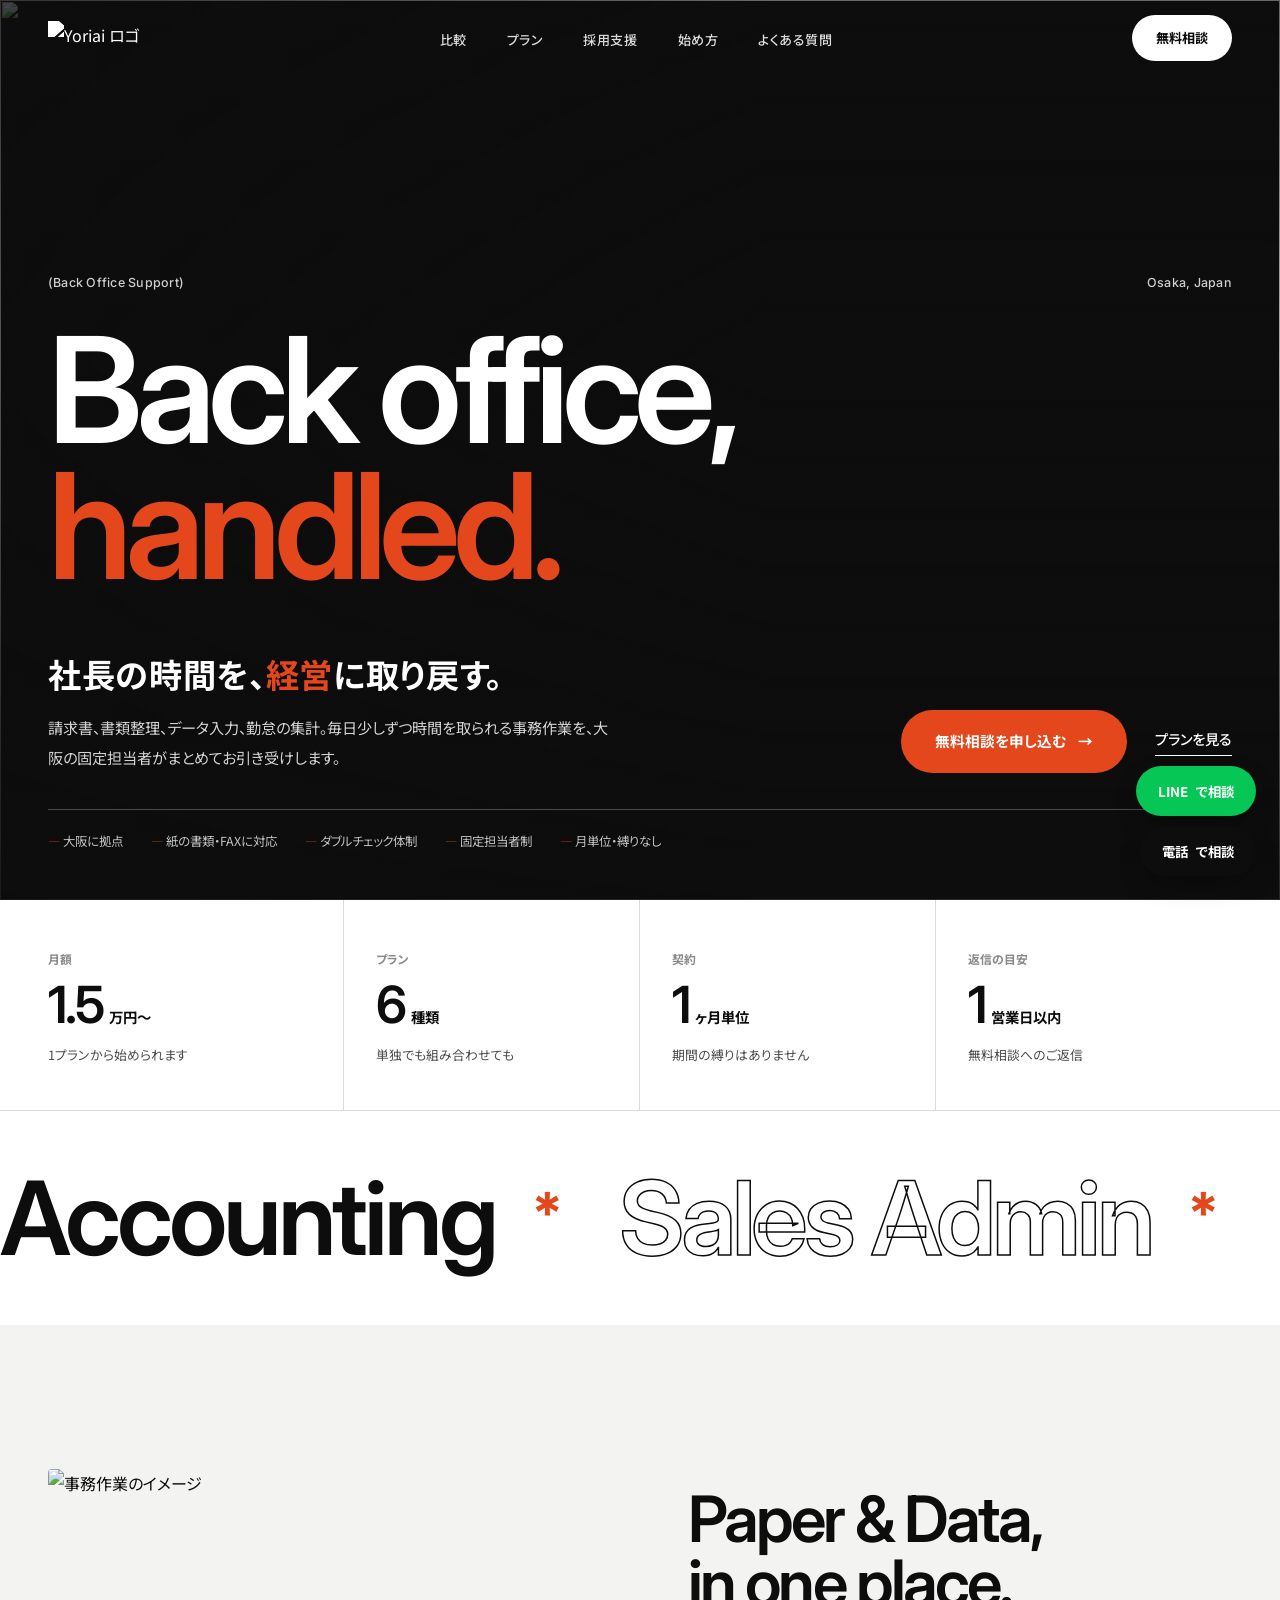
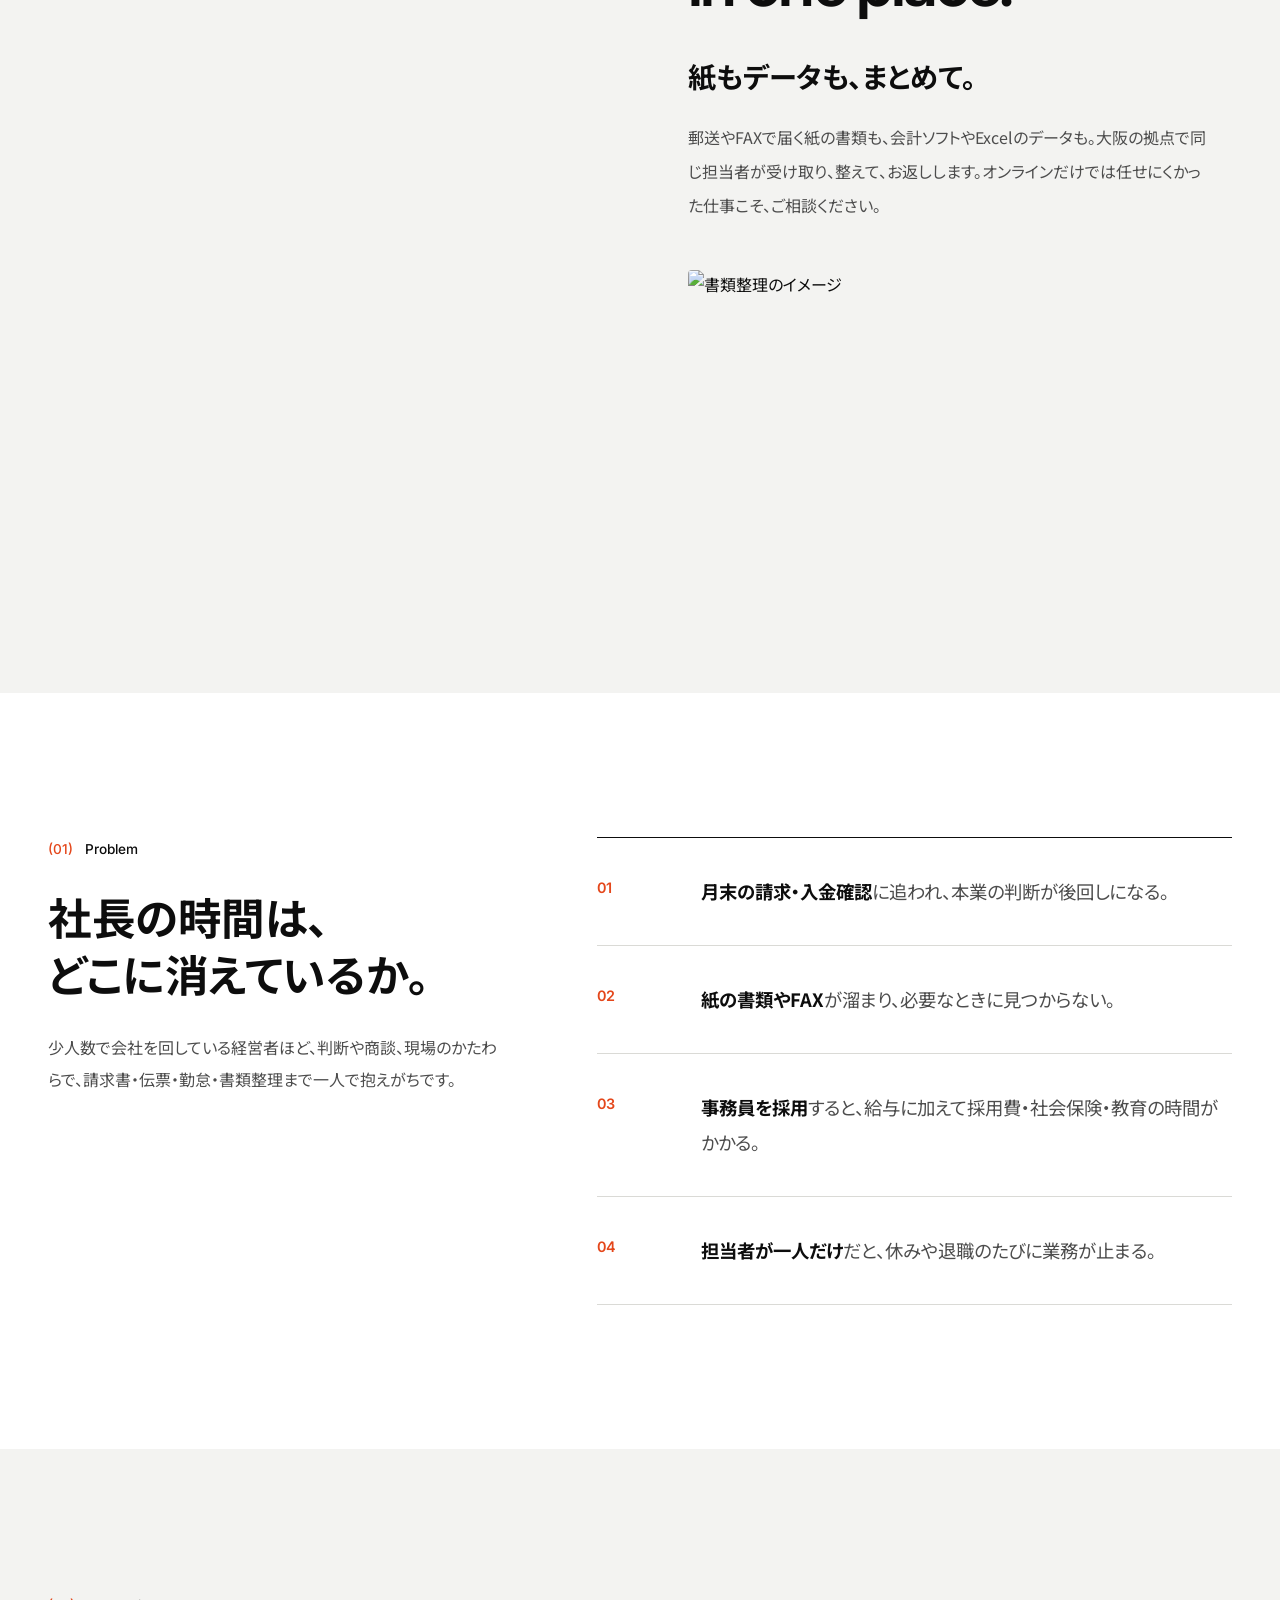
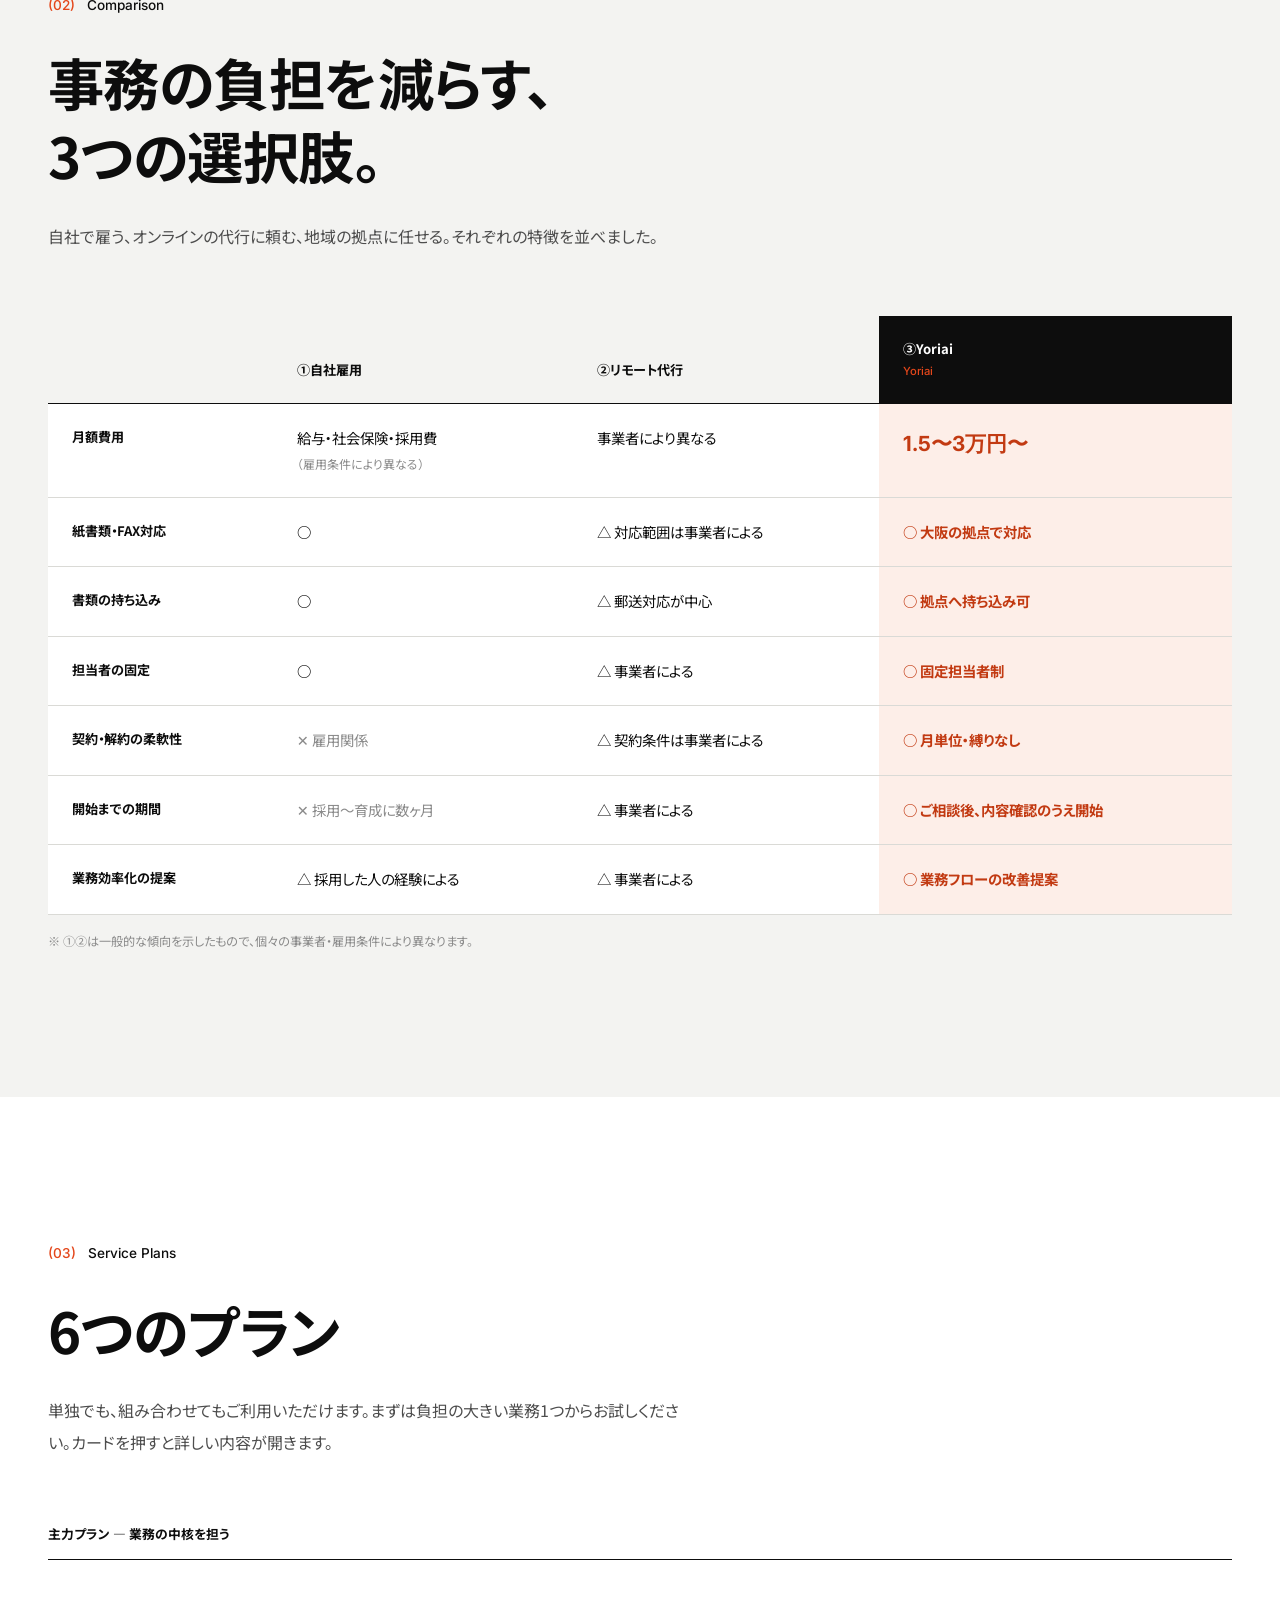
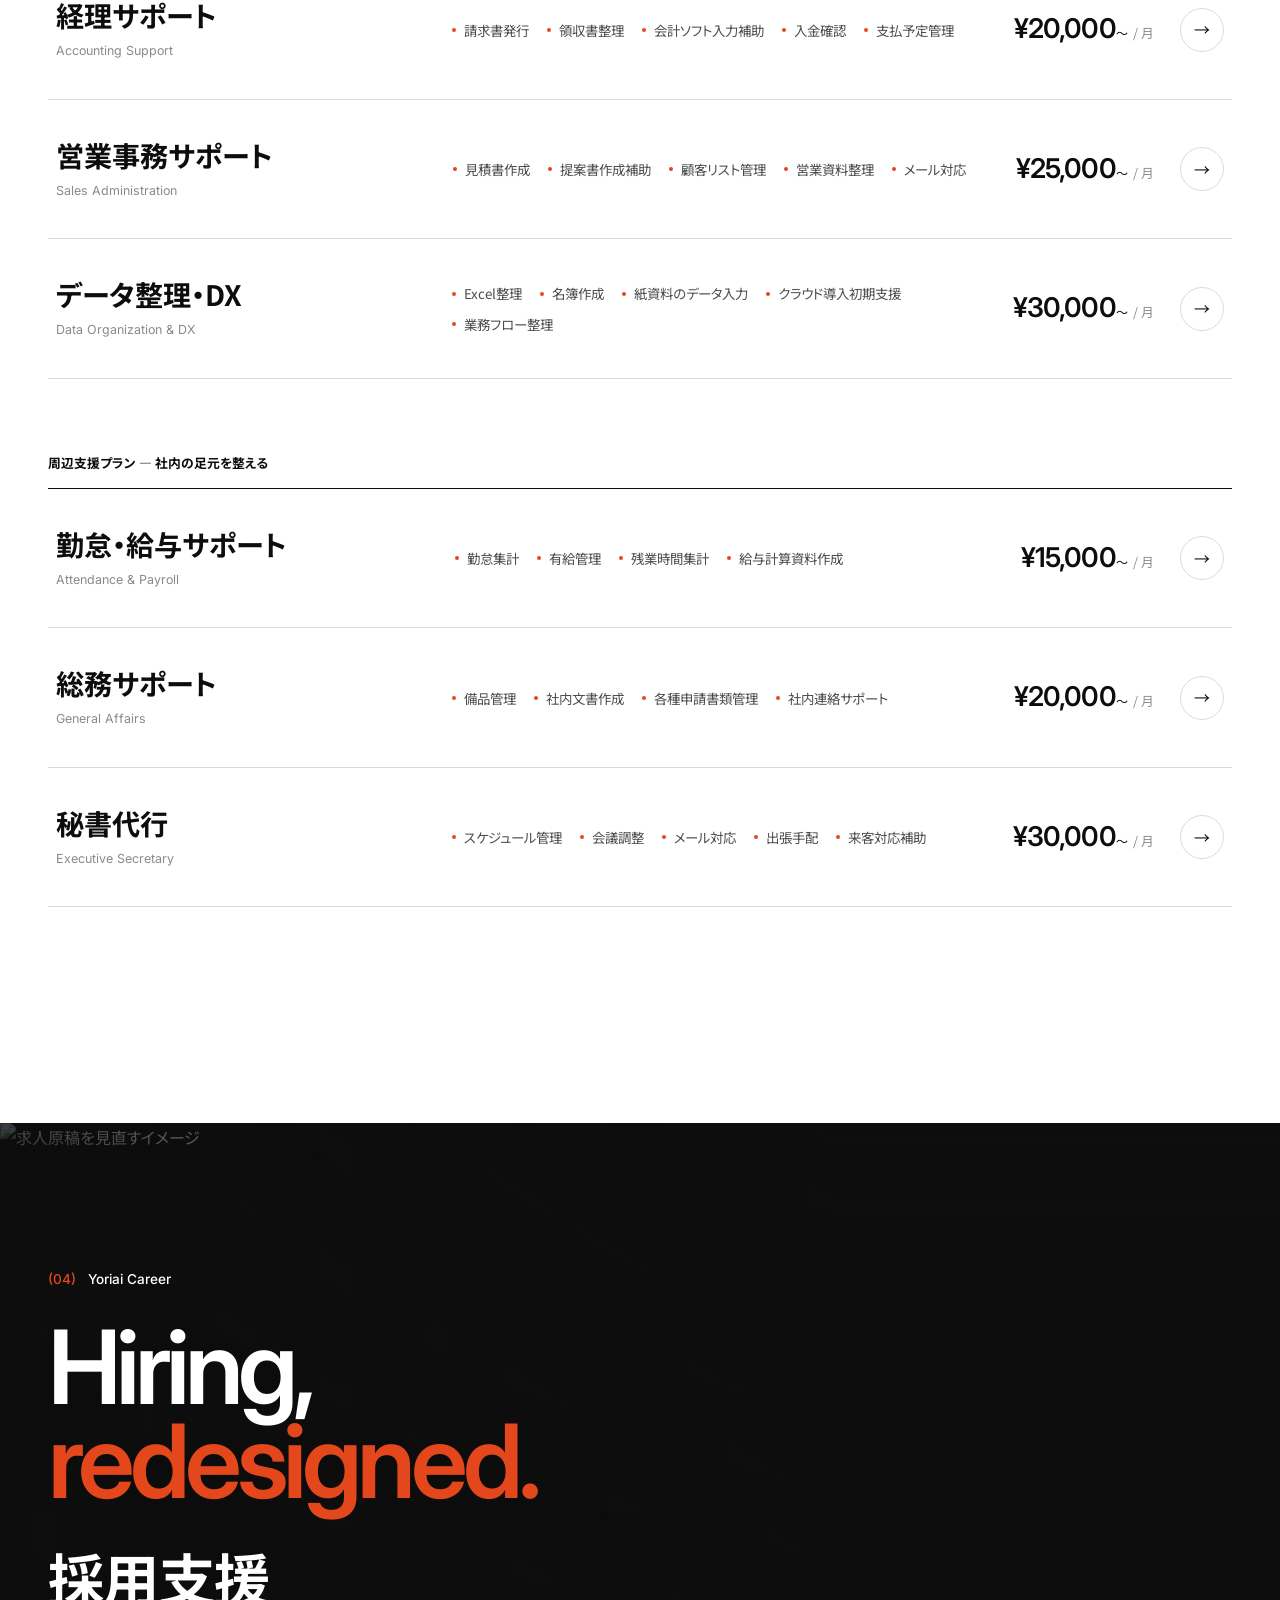
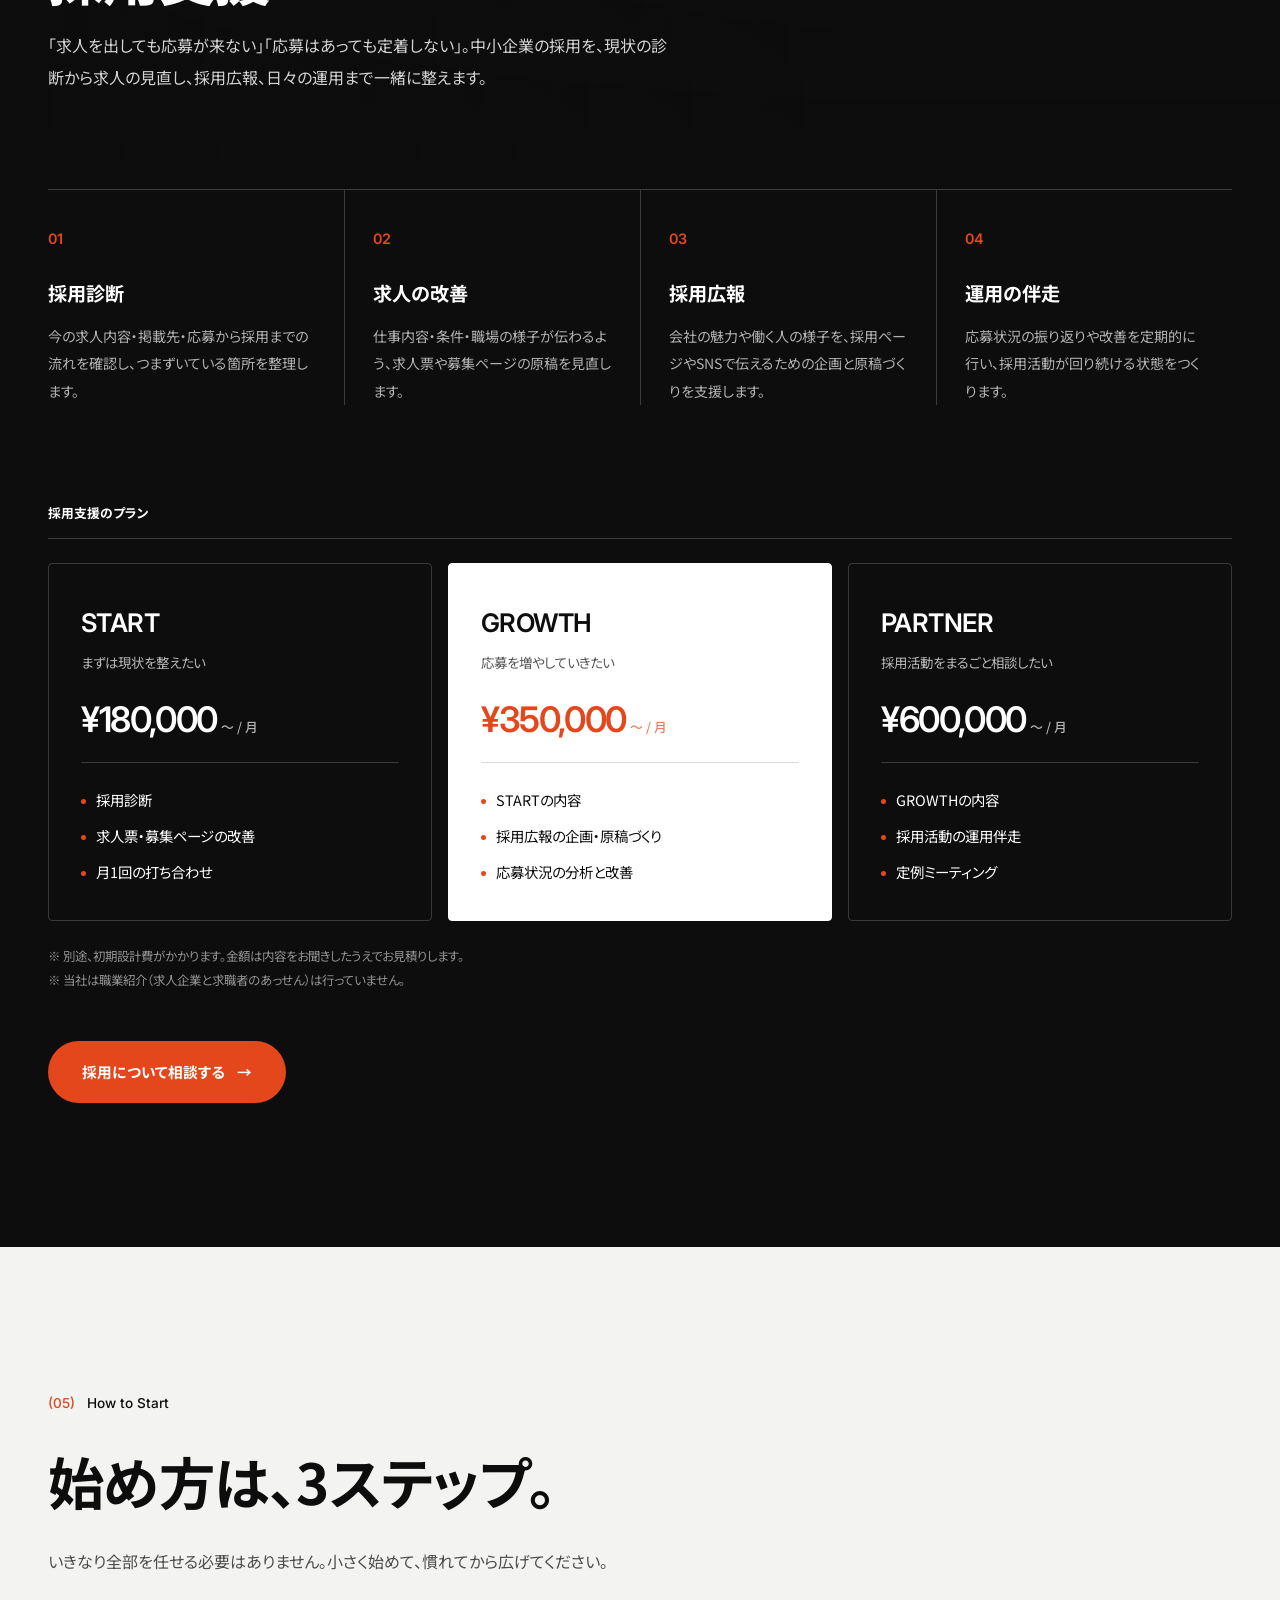
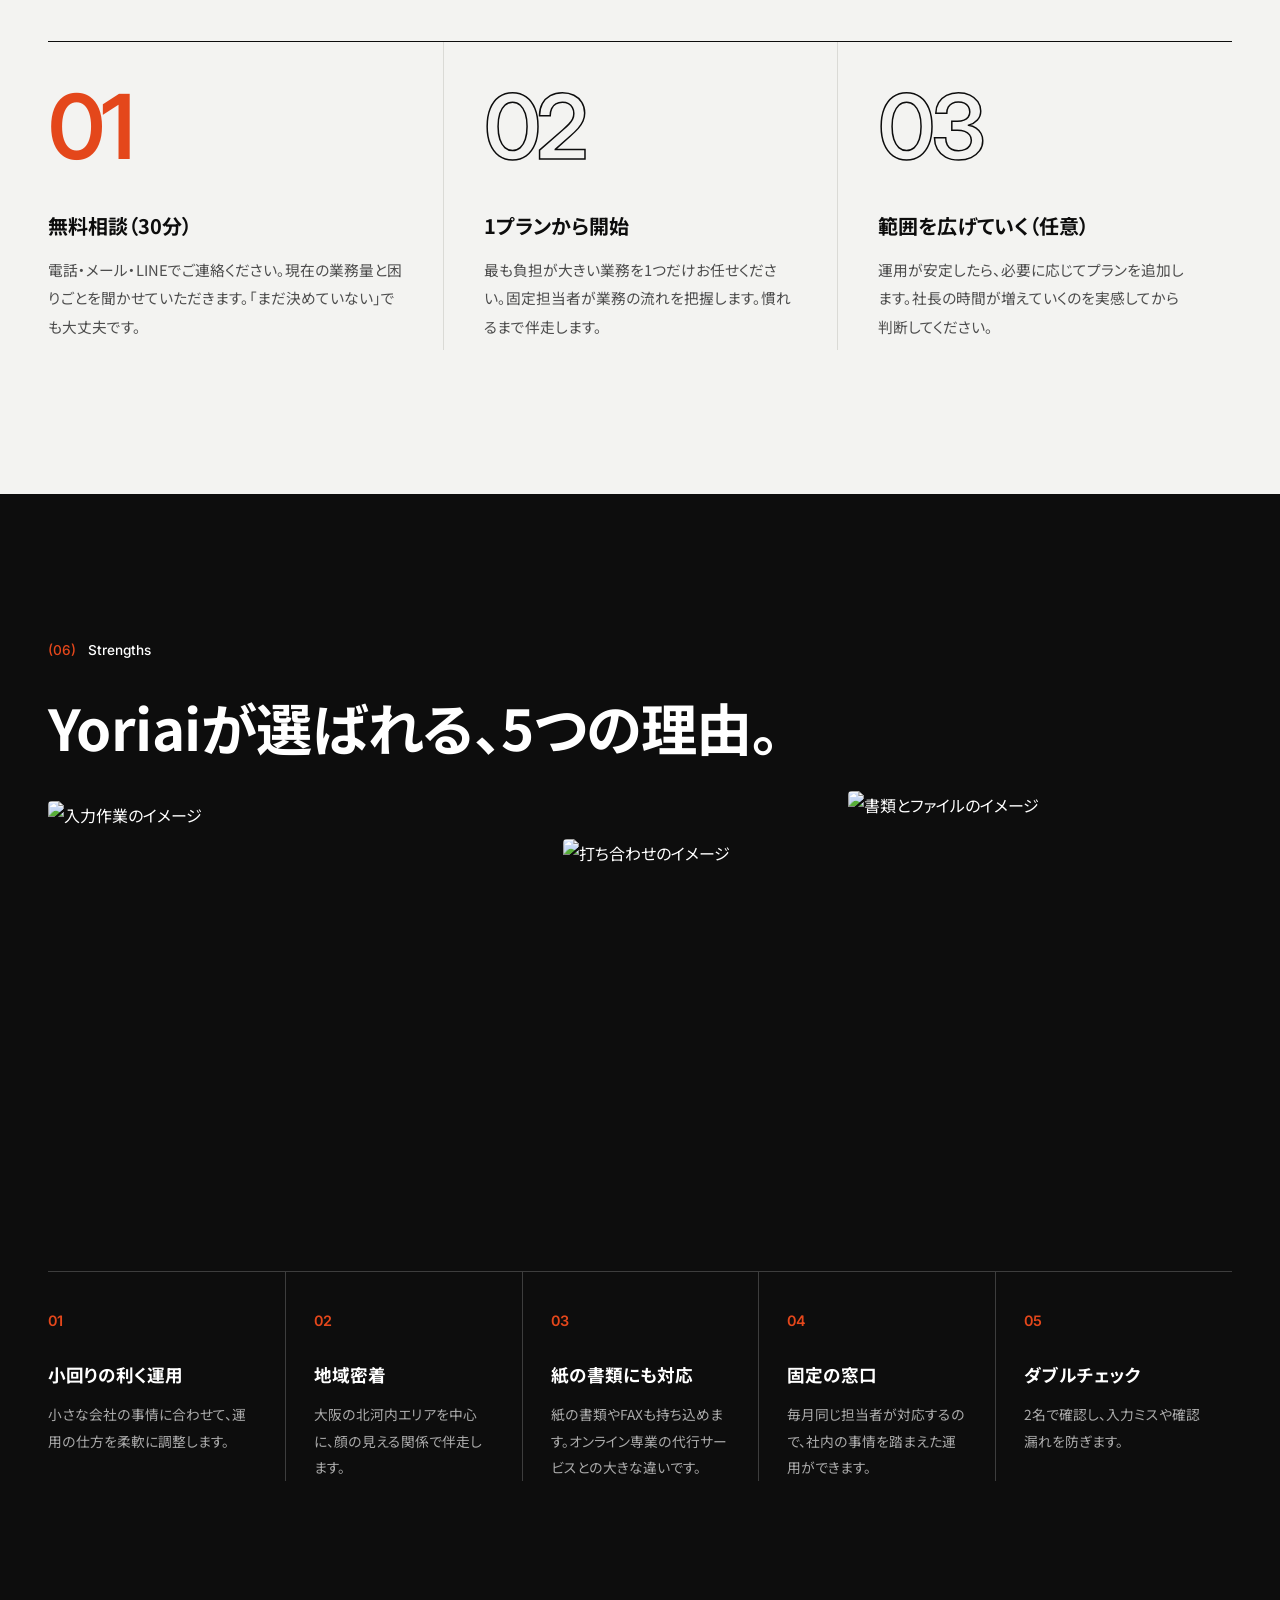
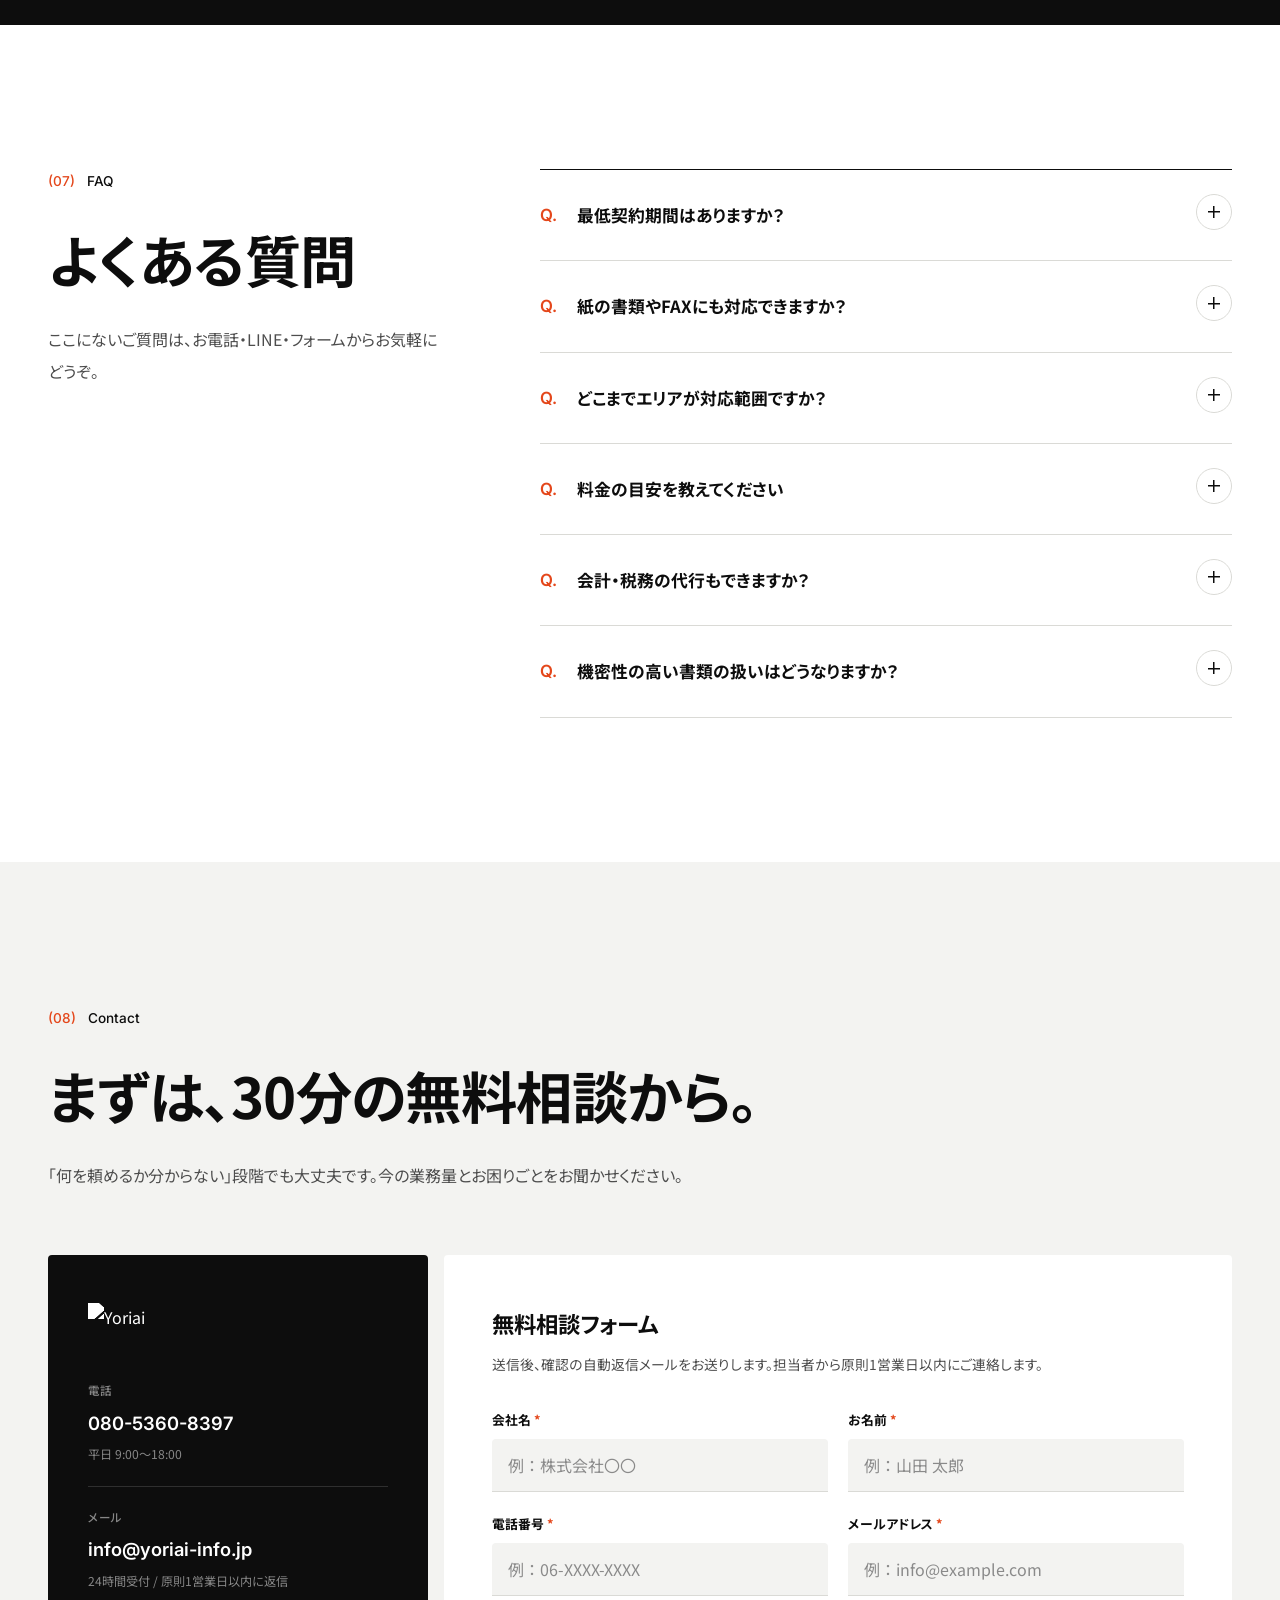
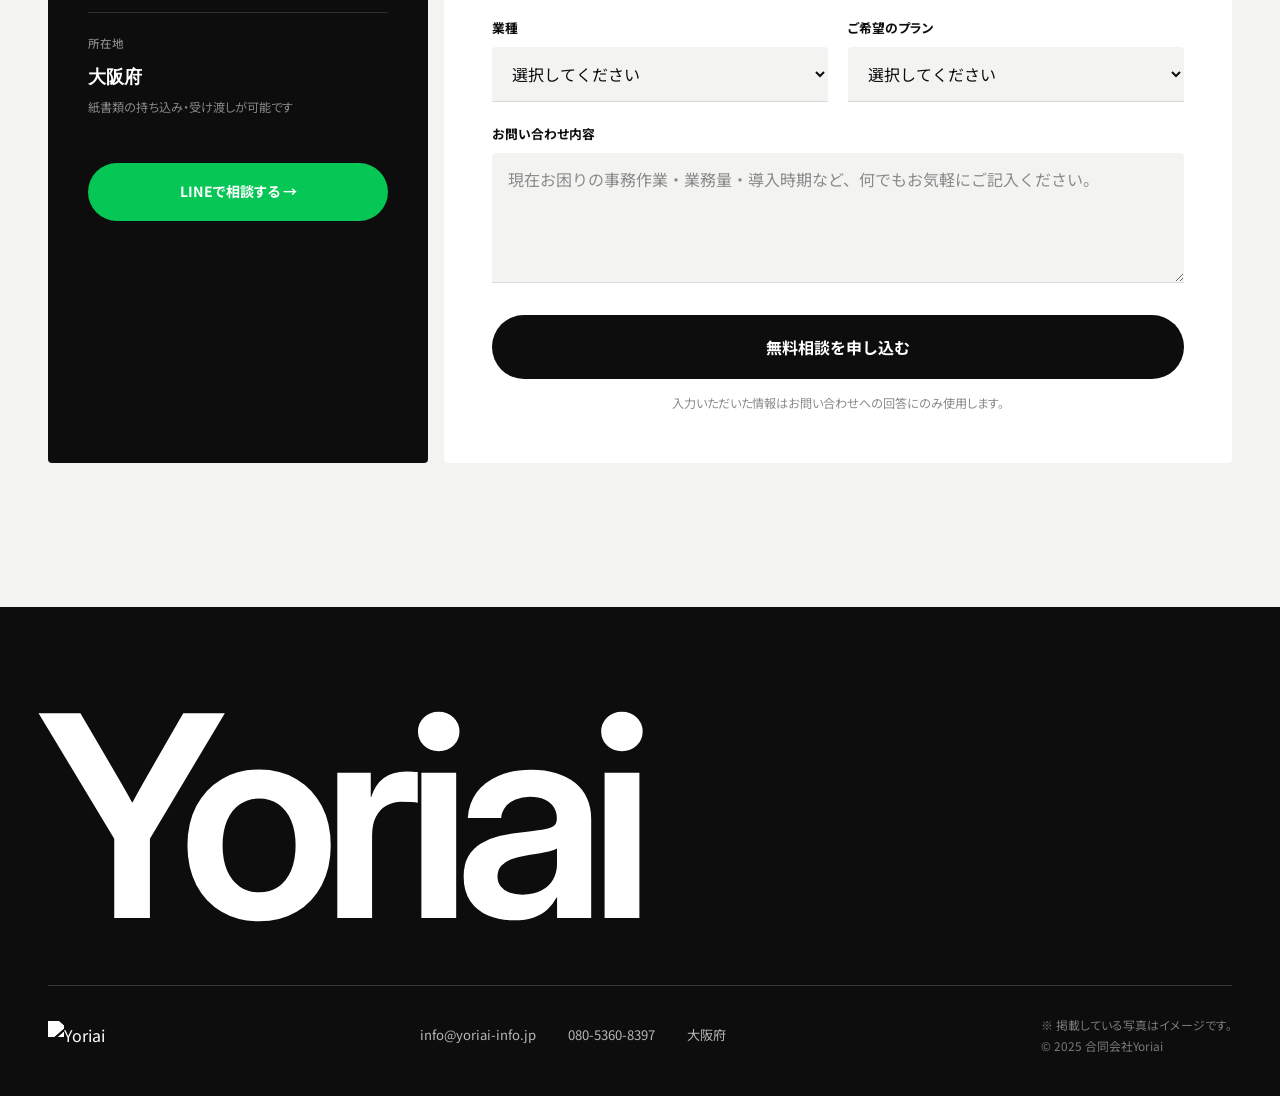
==== commit a587472f: "Add CAREER (hiring support) section Co-Authored-By: Claude Opus 5.5 <noreply@anthropic.com> Claude-S" ====
--- a/yoriai-hp:/index.html
+++ b/yoriai-hp:/index.html
@@ -440,6 +440,54 @@
   .mq-track{animation:none;} .hero-bg img{animation:none;transform:none;}
   .rv{opacity:1;transform:none;}
 }
+/* CAREER */
+#career{background:var(--bk);color:var(--wh);padding:0 0 144px;}
+.career-hero{position:relative;min-height:640px;display:flex;align-items:flex-end;padding:144px 0 72px;overflow:hidden;}
+.career-bg{position:absolute;inset:0;}
+.career-bg img{object-position:70% center;}
+.career-bg::after{content:'';position:absolute;inset:0;background:linear-gradient(90deg,rgba(13,13,13,.75) 0%,rgba(13,13,13,.1) 65%),linear-gradient(180deg,rgba(13,13,13,.2) 0%,rgba(13,13,13,1) 100%);}
+.career-head{position:relative;z-index:1;width:100%;}
+#career .section-eyebrow{color:var(--wh);}
+.career-en{font-family:var(--en);font-weight:600;font-size:clamp(3rem,8vw,7.5rem);line-height:.92;letter-spacing:-.05em;margin-bottom:32px;}
+.career-en span{color:var(--brand);}
+#career .section-h{margin-bottom:16px;}
+.career-lead{font-size:1rem;line-height:2;opacity:.82;max-width:620px;}
+.career-svcs{display:grid;grid-template-columns:repeat(4,1fr);border-top:1px solid rgba(255,255,255,.2);margin:24px 0 96px;}
+.csv{padding:36px 28px 0 0;}
+.csv+.csv{padding-left:28px;border-left:1px solid rgba(255,255,255,.2);}
+.csv-no{font-family:var(--en);font-size:.9rem;font-weight:600;color:var(--brand);margin-bottom:24px;}
+.csv-name{font-size:1.2rem;font-weight:700;margin-bottom:12px;}
+.csv-body{font-size:.88rem;color:rgba(255,255,255,.68);line-height:1.95;}
+#career .plans-cat-label{color:var(--wh)!important;}
+#career .plans-cat{border-bottom:1px solid rgba(255,255,255,.2);margin-bottom:24px;}
+.career-plans{display:grid;grid-template-columns:repeat(3,1fr);gap:16px;}
+.cpl{border:1px solid rgba(255,255,255,.18);border-radius:4px;padding:36px 32px;transition:border-color var(--t),background var(--t);}
+.cpl:hover{border-color:rgba(255,255,255,.45);}
+.cpl-rec{background:var(--wh);color:var(--ink);border-color:var(--wh);}
+.cpl-rec:hover{border-color:var(--wh);}
+.cpl-name{font-family:var(--en);font-size:1.6rem;font-weight:600;letter-spacing:-.02em;}
+.cpl-sub{font-size:.84rem;opacity:.7;margin:4px 0 28px;}
+.cpl-price{font-family:var(--en);font-size:2.2rem;font-weight:600;letter-spacing:-.04em;line-height:1;padding-bottom:24px;margin-bottom:24px;border-bottom:1px solid rgba(255,255,255,.18);}
+.cpl-rec .cpl-price{color:var(--brand);border-bottom-color:var(--rule);}
+.cpl-price small{font-family:'Noto Sans JP',sans-serif;font-size:.8rem;font-weight:500;letter-spacing:0;opacity:.7;margin-left:4px;}
+.cpl-list{list-style:none;display:flex;flex-direction:column;gap:10px;}
+.cpl-list li{font-size:.9rem;display:flex;gap:10px;align-items:baseline;}
+.cpl-list li::before{content:'';width:5px;height:5px;border-radius:50%;background:var(--brand);flex-shrink:0;transform:translateY(-2px);}
+.career-note{font-size:.78rem;color:rgba(255,255,255,.55);margin-top:24px;line-height:1.9;}
+.career-cta{margin-top:48px;}
+@media(max-width:1024px){
+  .career-svcs{grid-template-columns:1fr 1fr;}
+  .csv,.csv+.csv{padding:28px 20px 28px 0;border-left:none;border-bottom:1px solid rgba(255,255,255,.2);}
+  .csv:nth-child(2n){padding-left:20px;border-left:1px solid rgba(255,255,255,.2);}
+  .career-plans{grid-template-columns:1fr;}
+}
+@media(max-width:600px){
+  #career{padding-bottom:88px;}
+  .career-hero{min-height:520px;padding:96px 0 40px;}
+  .career-svcs{grid-template-columns:1fr;margin-bottom:64px;}
+  .csv:nth-child(2n){padding-left:0;border-left:none;}
+  .cpl{padding:28px 24px;}
+}
 </style>
 </head>
 <body>
@@ -456,6 +504,7 @@
     <ul class="nav-links">
       <li><a href="#comparison" onclick="dl('nav_comparison')">比較</a></li>
       <li><a href="#plans" onclick="dl('nav_plans')">プラン</a></li>
+      <li><a href="#career" onclick="dl('nav_career')">採用支援</a></li>
       <li><a href="#steps" onclick="dl('nav_steps')">始め方</a></li>
       <li><a href="#faq" onclick="dl('nav_faq')">よくある質問</a></li>
     </ul>
@@ -584,6 +633,35 @@
   </div>
 </section>
 
+<!-- CAREER -->
+<section id="career">
+  <div class="career-hero">
+    <figure class="career-bg"><img src="/images/career.jpg" alt="求人原稿を見直すイメージ" width="1920" height="1080" loading="lazy"></figure>
+    <div class="wrap career-head rv">
+      <span class="section-eyebrow">Yoriai Career</span>
+      <p class="career-en">Hiring,<br><span>redesigned.</span></p>
+      <h2 class="section-h">採用支援</h2>
+      <p class="career-lead">「求人を出しても応募が来ない」「応募はあっても定着しない」。中小企業の採用を、現状の診断から求人の見直し、採用広報、日々の運用まで一緒に整えます。</p>
+    </div>
+  </div>
+  <div class="wrap">
+    <div class="career-svcs rv">
+      <div class="csv"><div class="csv-no">01</div><div class="csv-name">採用診断</div><div class="csv-body">今の求人内容・掲載先・応募から採用までの流れを確認し、つまずいている箇所を整理します。</div></div>
+      <div class="csv"><div class="csv-no">02</div><div class="csv-name">求人の改善</div><div class="csv-body">仕事内容・条件・職場の様子が伝わるよう、求人票や募集ページの原稿を見直します。</div></div>
+      <div class="csv"><div class="csv-no">03</div><div class="csv-name">採用広報</div><div class="csv-body">会社の魅力や働く人の様子を、採用ページやSNSで伝えるための企画と原稿づくりを支援します。</div></div>
+      <div class="csv"><div class="csv-no">04</div><div class="csv-name">運用の伴走</div><div class="csv-body">応募状況の振り返りや改善を定期的に行い、採用活動が回り続ける状態をつくります。</div></div>
+    </div>
+    <div class="plans-cat"><span class="plans-cat-label">採用支援のプラン</span></div>
+    <div class="career-plans rv">
+      <div class="cpl"><p class="cpl-name">START</p><p class="cpl-sub">まずは現状を整えたい</p><p class="cpl-price">¥180,000<small>〜 / 月</small></p><ul class="cpl-list"><li>採用診断</li><li>求人票・募集ページの改善</li><li>月1回の打ち合わせ</li></ul></div>
+      <div class="cpl cpl-rec"><p class="cpl-name">GROWTH</p><p class="cpl-sub">応募を増やしていきたい</p><p class="cpl-price">¥350,000<small>〜 / 月</small></p><ul class="cpl-list"><li>STARTの内容</li><li>採用広報の企画・原稿づくり</li><li>応募状況の分析と改善</li></ul></div>
+      <div class="cpl"><p class="cpl-name">PARTNER</p><p class="cpl-sub">採用活動をまるごと相談したい</p><p class="cpl-price">¥600,000<small>〜 / 月</small></p><ul class="cpl-list"><li>GROWTHの内容</li><li>採用活動の運用伴走</li><li>定例ミーティング</li></ul></div>
+    </div>
+    <p class="career-note">※ 別途、初期設計費がかかります。金額は内容をお聞きしたうえでお見積りします。<br>※ 当社は職業紹介（求人企業と求職者のあっせん）は行っていません。</p>
+    <div class="career-cta"><a href="#contact" class="btn-main" onclick="dl('career_cta')">採用について相談する <span aria-hidden="true">→</span></a></div>
+  </div>
+</section>
+
 <!-- STEPS -->
 <section id="steps">
   <div class="wrap">
@@ -660,7 +738,7 @@
         <form id="inquiry-form">
           <div class="form-row"><div class="fg"><label class="fl">会社名<span class="req"> *</span></label><input type="text" name="company" class="fi" placeholder="例：株式会社〇〇" required></div><div class="fg"><label class="fl">お名前<span class="req"> *</span></label><input type="text" name="name" class="fi" placeholder="例：山田 太郎" required></div></div>
           <div class="form-row"><div class="fg"><label class="fl">電話番号<span class="req"> *</span></label><input type="tel" name="phone" class="fi" placeholder="例：06-XXXX-XXXX" required></div><div class="fg"><label class="fl">メールアドレス<span class="req"> *</span></label><input type="email" name="email" class="fi" placeholder="例：info@example.com" required></div></div>
-          <div class="form-row"><div class="fg"><label class="fl">業種</label><select name="industry" class="fi"><option value="">選択してください</option><option>製造業・町工場</option><option>建設業・設備工事</option><option>不動産業</option><option>介護・福祉</option><option>士業事務所</option><option>医療クリニック</option><option>IT・Web</option><option>小売・サービス業</option><option>運送・物流</option><option>その他</option></select></div><div class="fg"><label class="fl">ご希望のプラン</label><select name="plan" class="fi" onchange="dl('form_plan_select',this.value)"><option value="">選択してください</option><option>経理サポート（¥20,000〜）</option><option>営業事務サポート（¥25,000〜）</option><option>データ整理・DX（¥30,000〜）</option><option>勤怠・給与サポート（¥15,000〜）</option><option>総務サポート（¥20,000〜）</option><option>秘書代行（¥30,000〜）</option><option>複数プランを検討中</option><option>まだ決まっていない</option></select></div></div>
+          <div class="form-row"><div class="fg"><label class="fl">業種</label><select name="industry" class="fi"><option value="">選択してください</option><option>製造業・町工場</option><option>建設業・設備工事</option><option>不動産業</option><option>介護・福祉</option><option>士業事務所</option><option>医療クリニック</option><option>IT・Web</option><option>小売・サービス業</option><option>運送・物流</option><option>その他</option></select></div><div class="fg"><label class="fl">ご希望のプラン</label><select name="plan" class="fi" onchange="dl('form_plan_select',this.value)"><option value="">選択してください</option><option>経理サポート（¥20,000〜）</option><option>営業事務サポート（¥25,000〜）</option><option>データ整理・DX（¥30,000〜）</option><option>勤怠・給与サポート（¥15,000〜）</option><option>総務サポート（¥20,000〜）</option><option>秘書代行（¥30,000〜）</option><option>採用支援（CAREER）</option><option>複数プランを検討中</option><option>まだ決まっていない</option></select></div></div>
           <div class="form-row full"><div class="fg"><label class="fl">お問い合わせ内容</label><textarea name="message" class="fi" placeholder="現在お困りの事務作業・業務量・導入時期など、何でもお気軽にご記入ください。"></textarea></div></div>
           <button type="submit" class="fs" id="f-submit">無料相談を申し込む</button>
           <div class="fn">入力いただいた情報はお問い合わせへの回答にのみ使用します。</div>
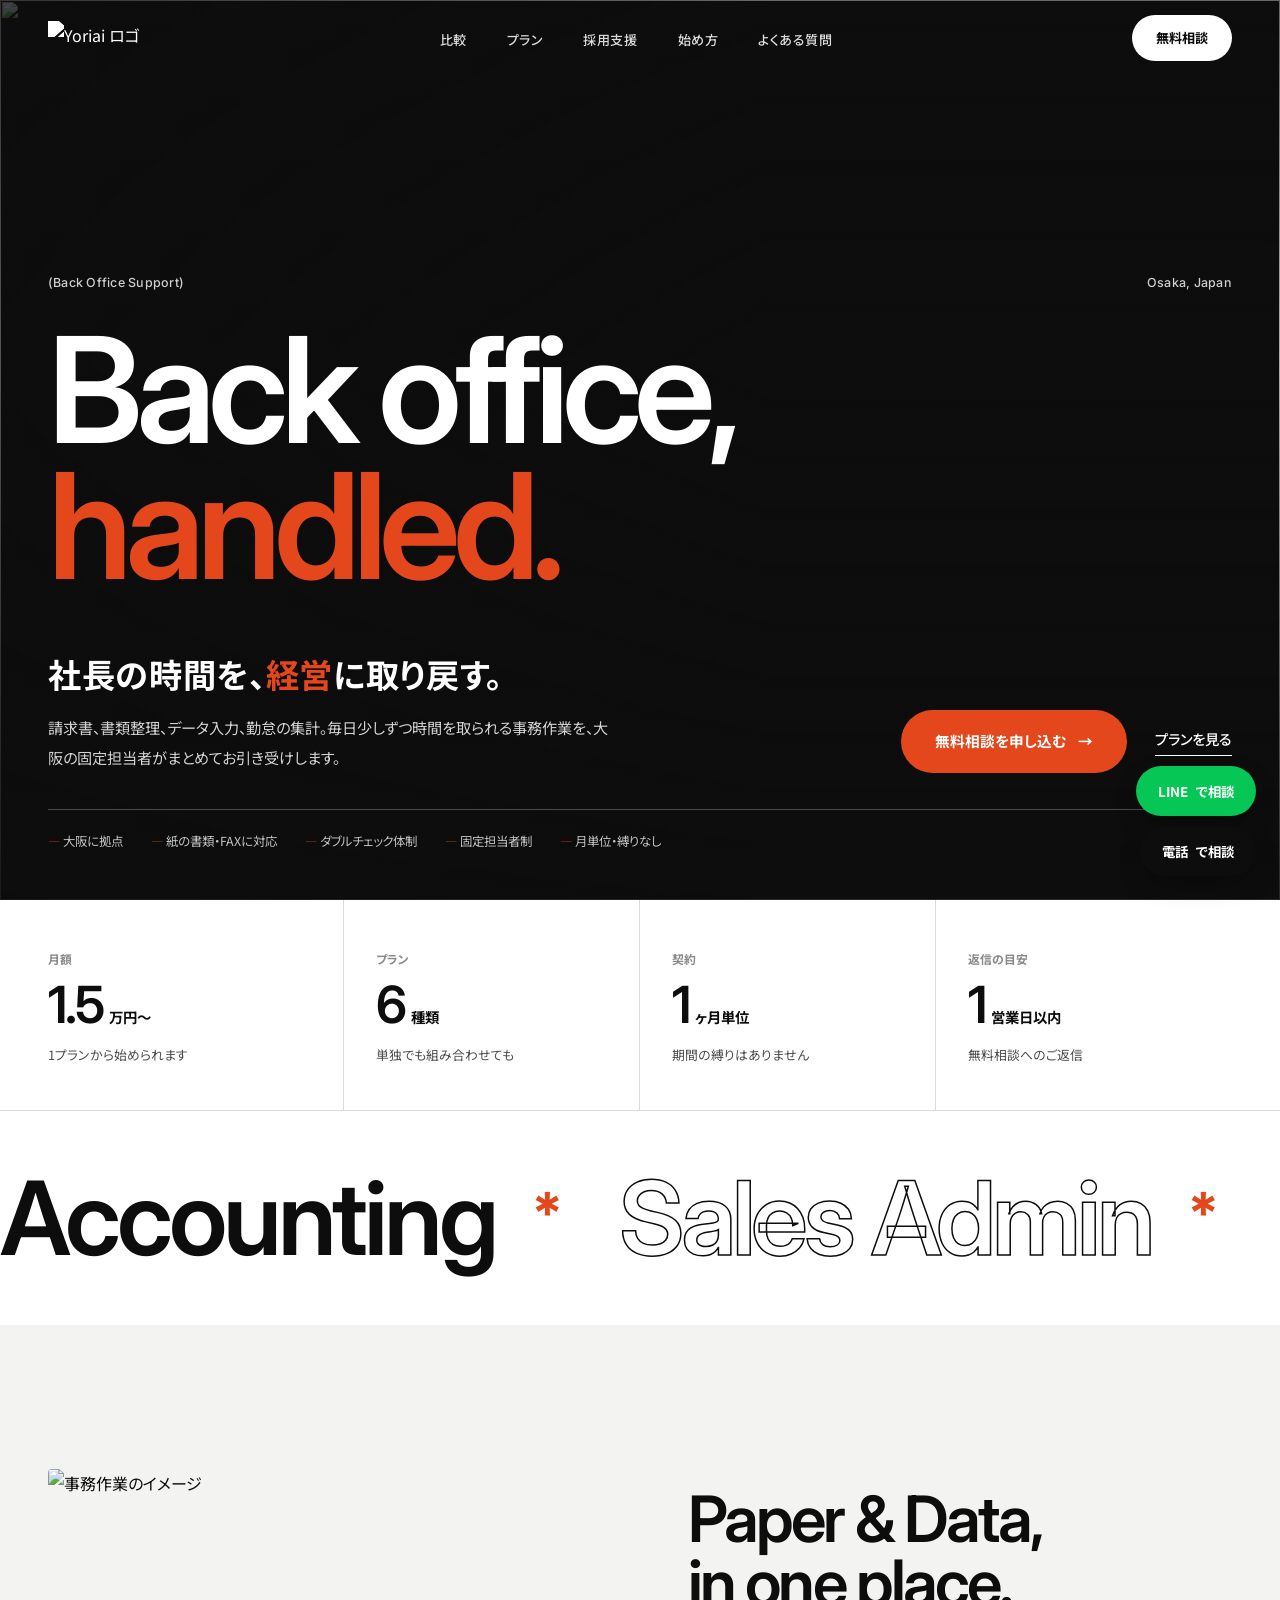
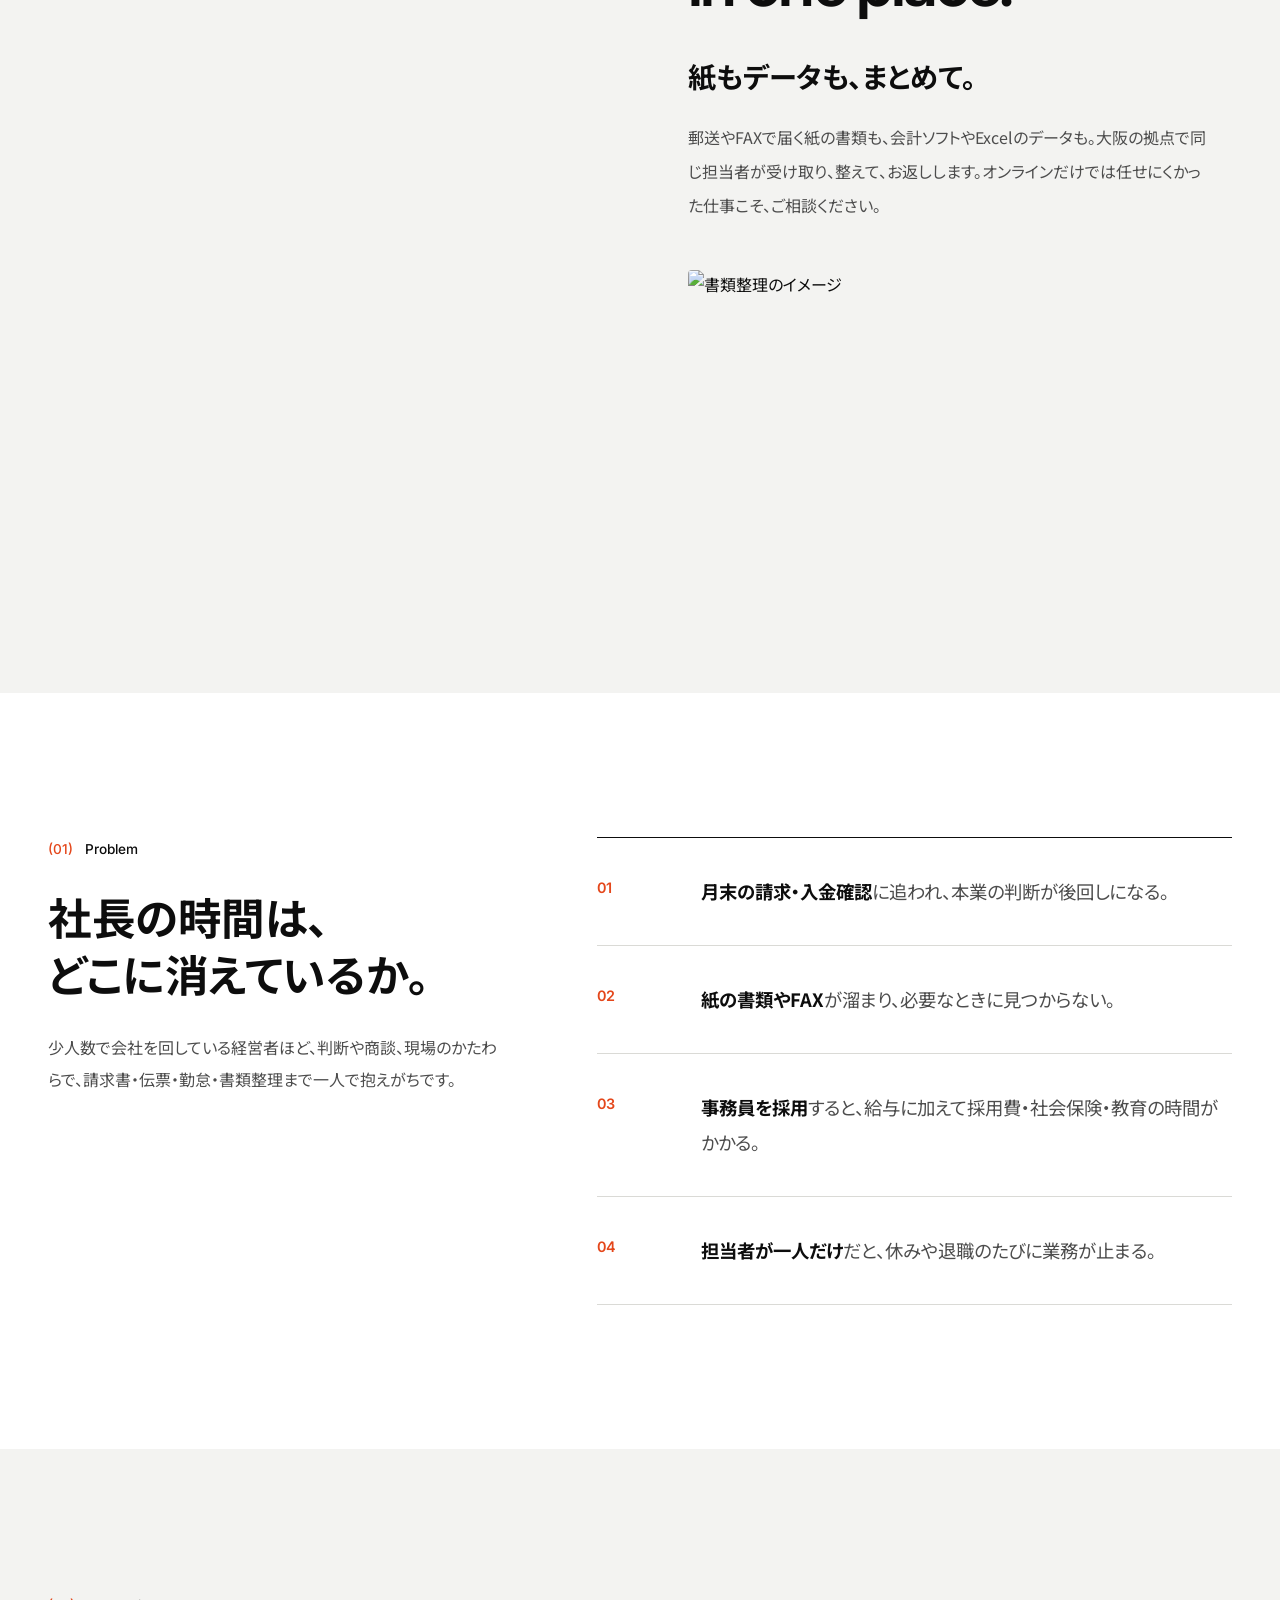
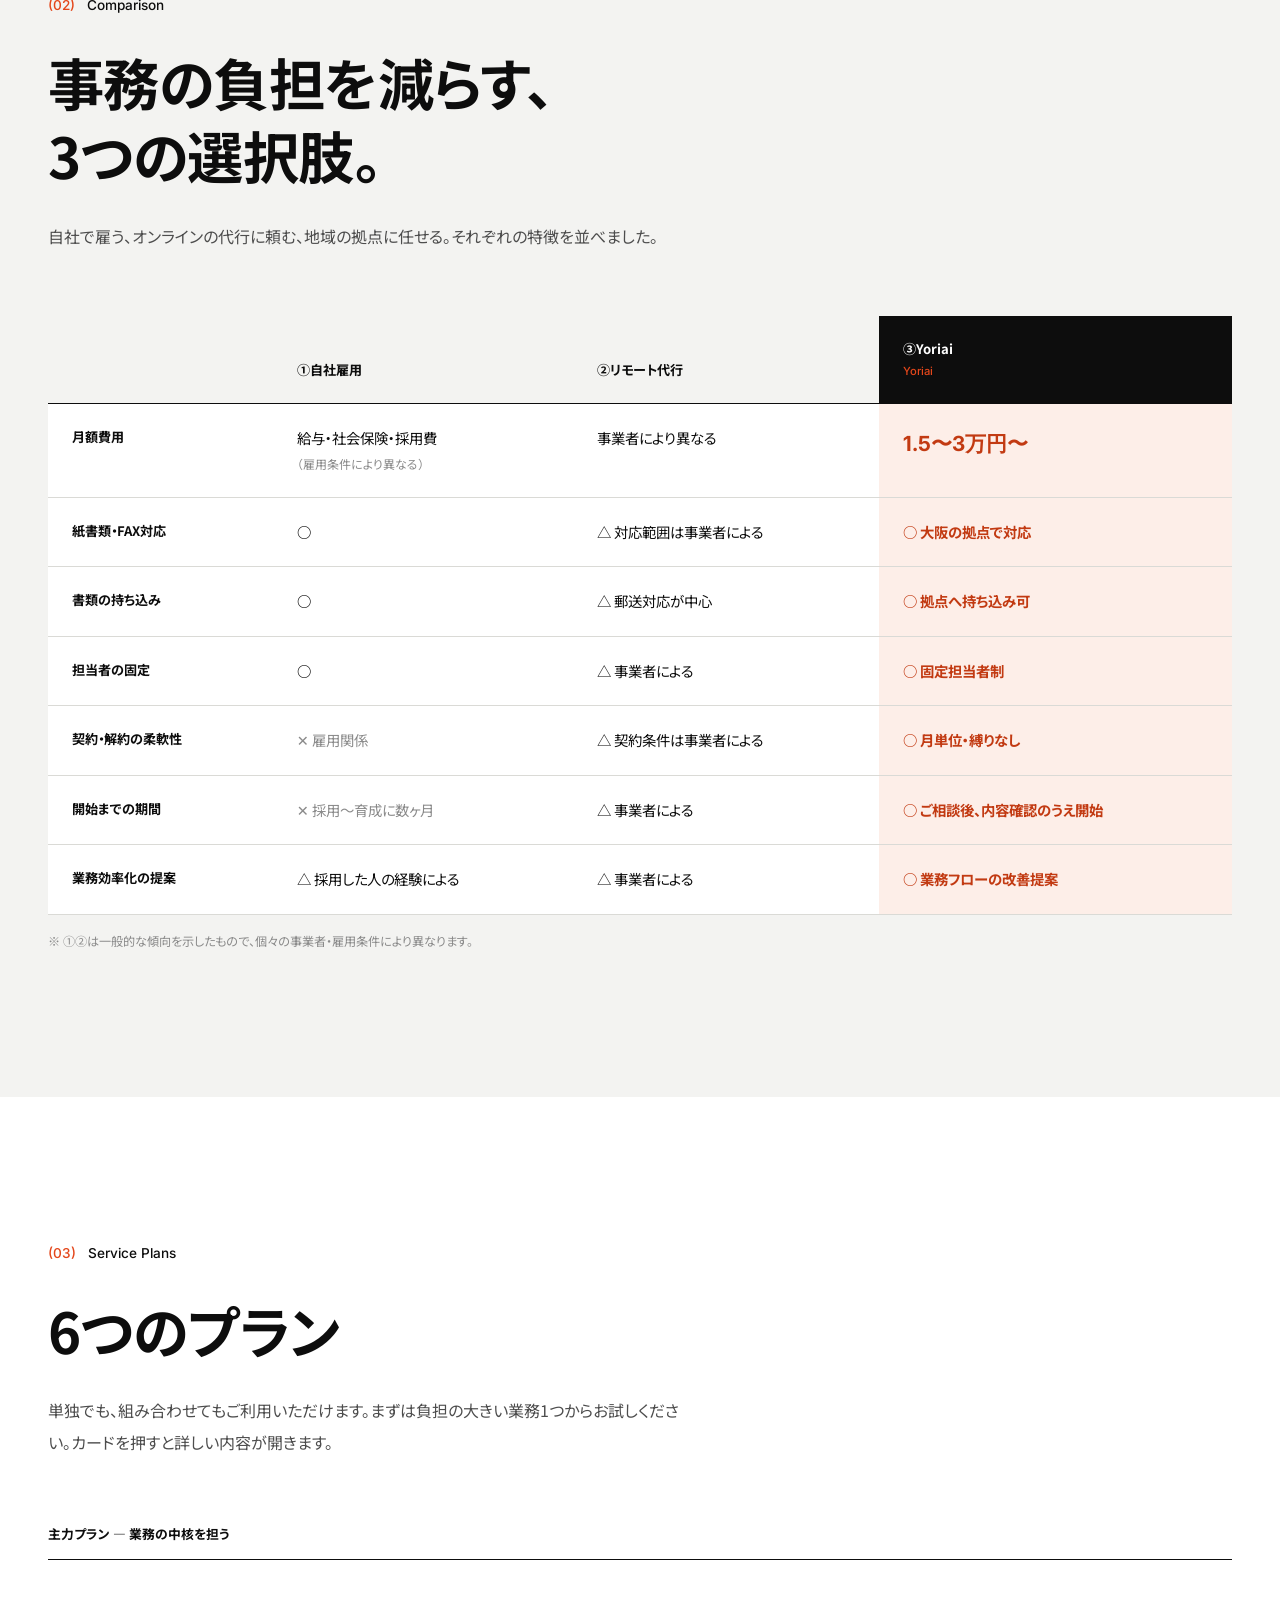
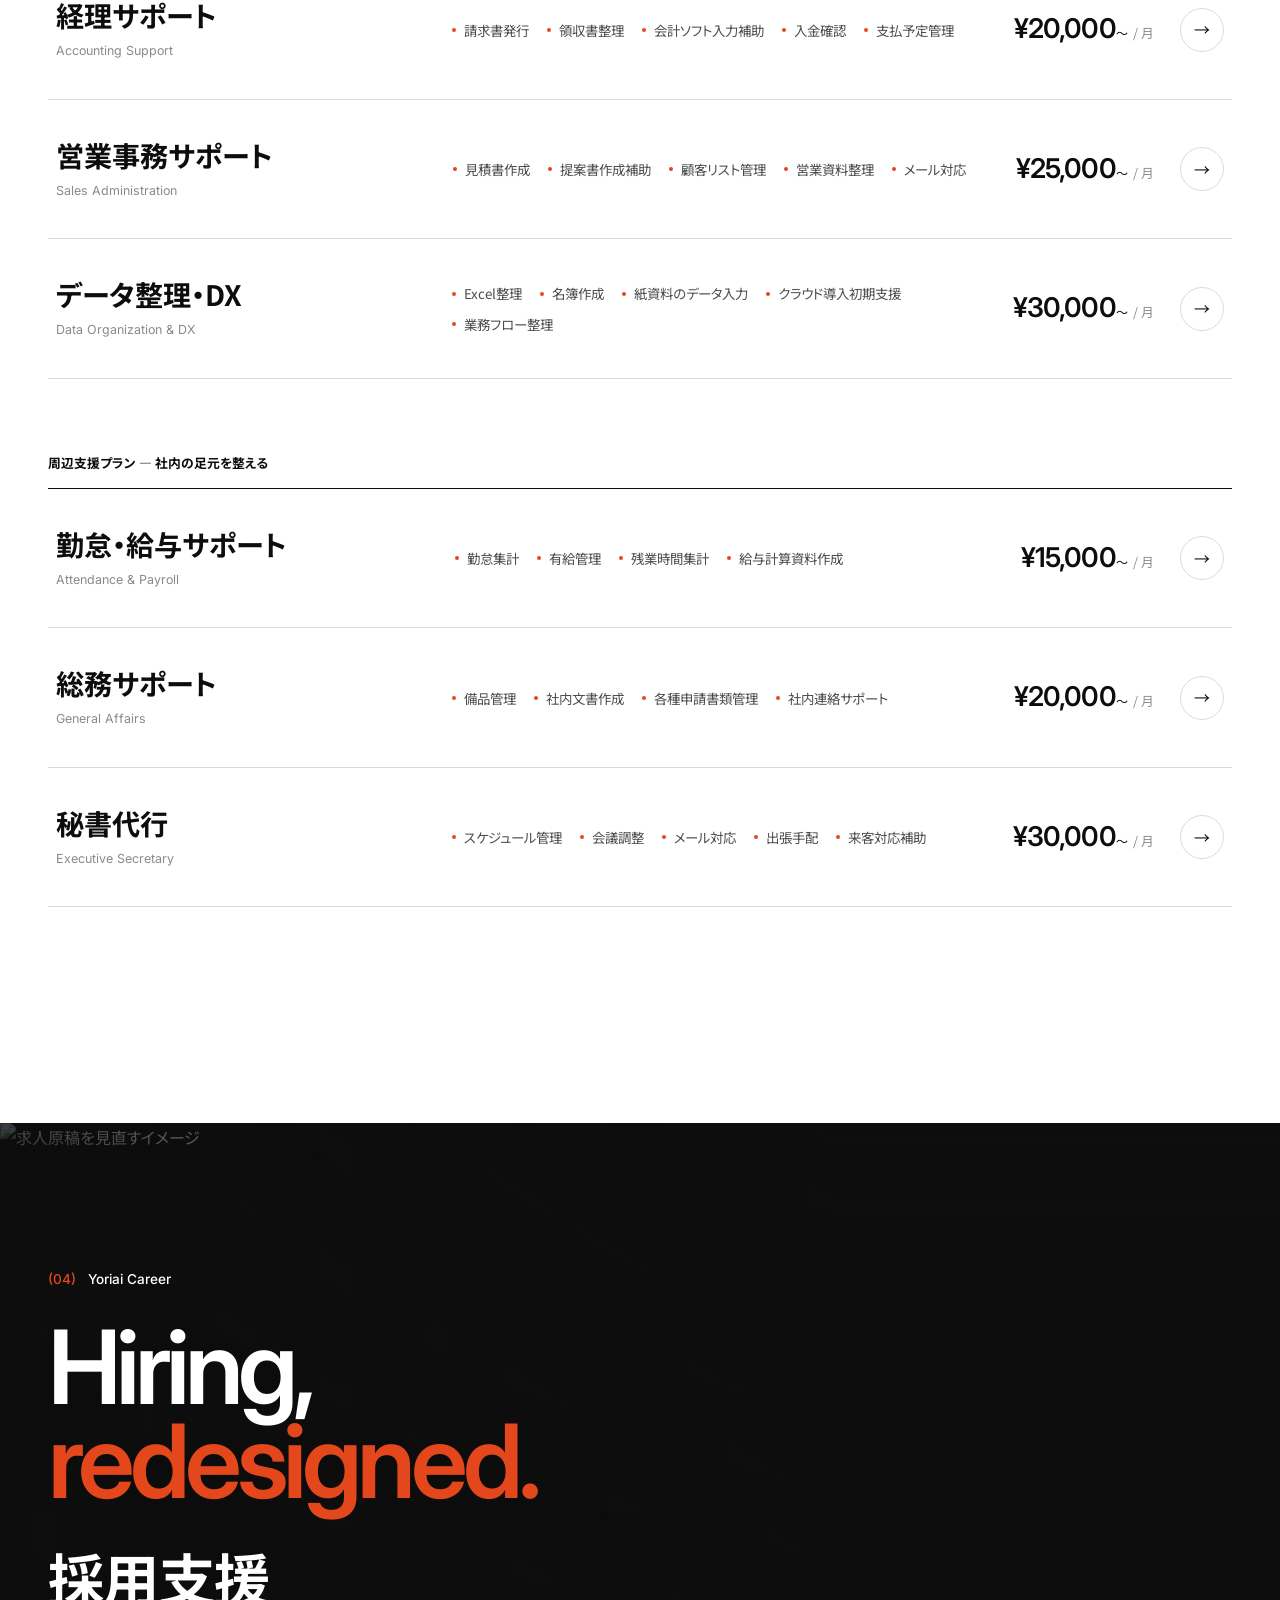
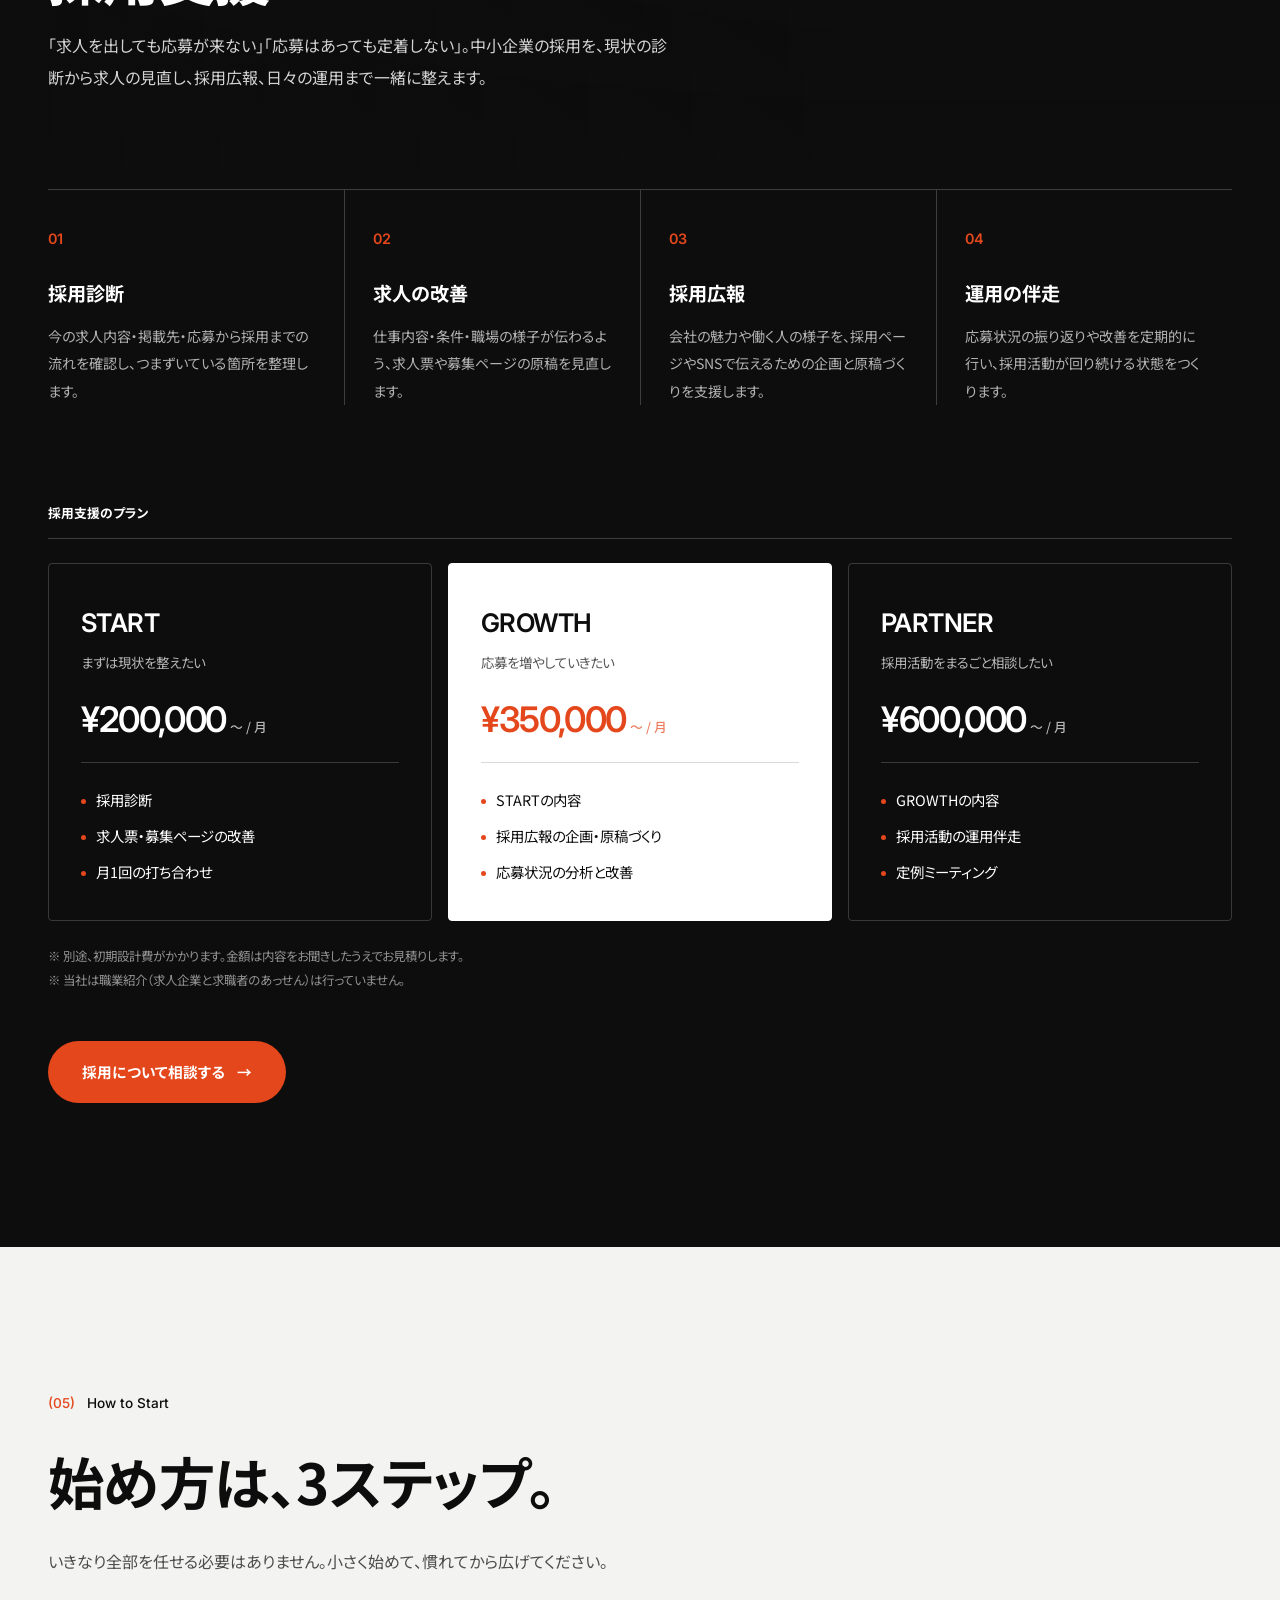
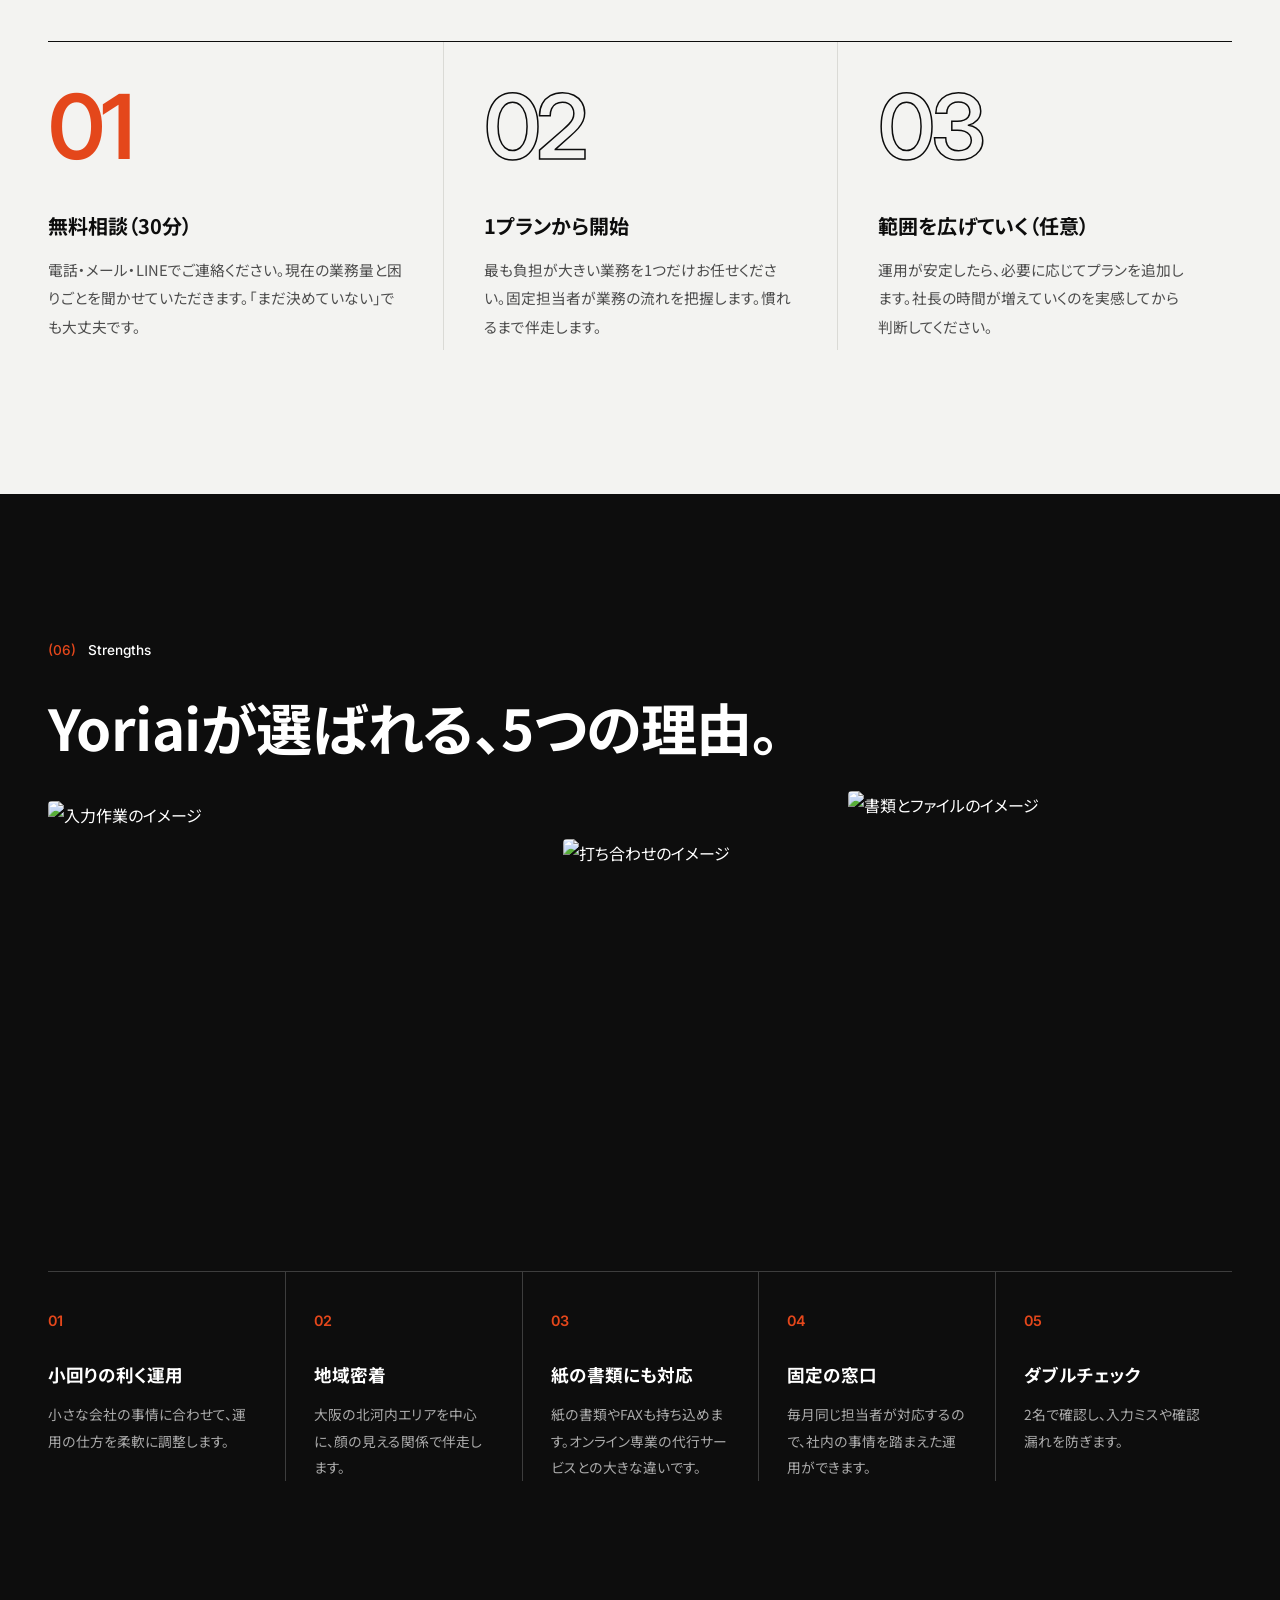
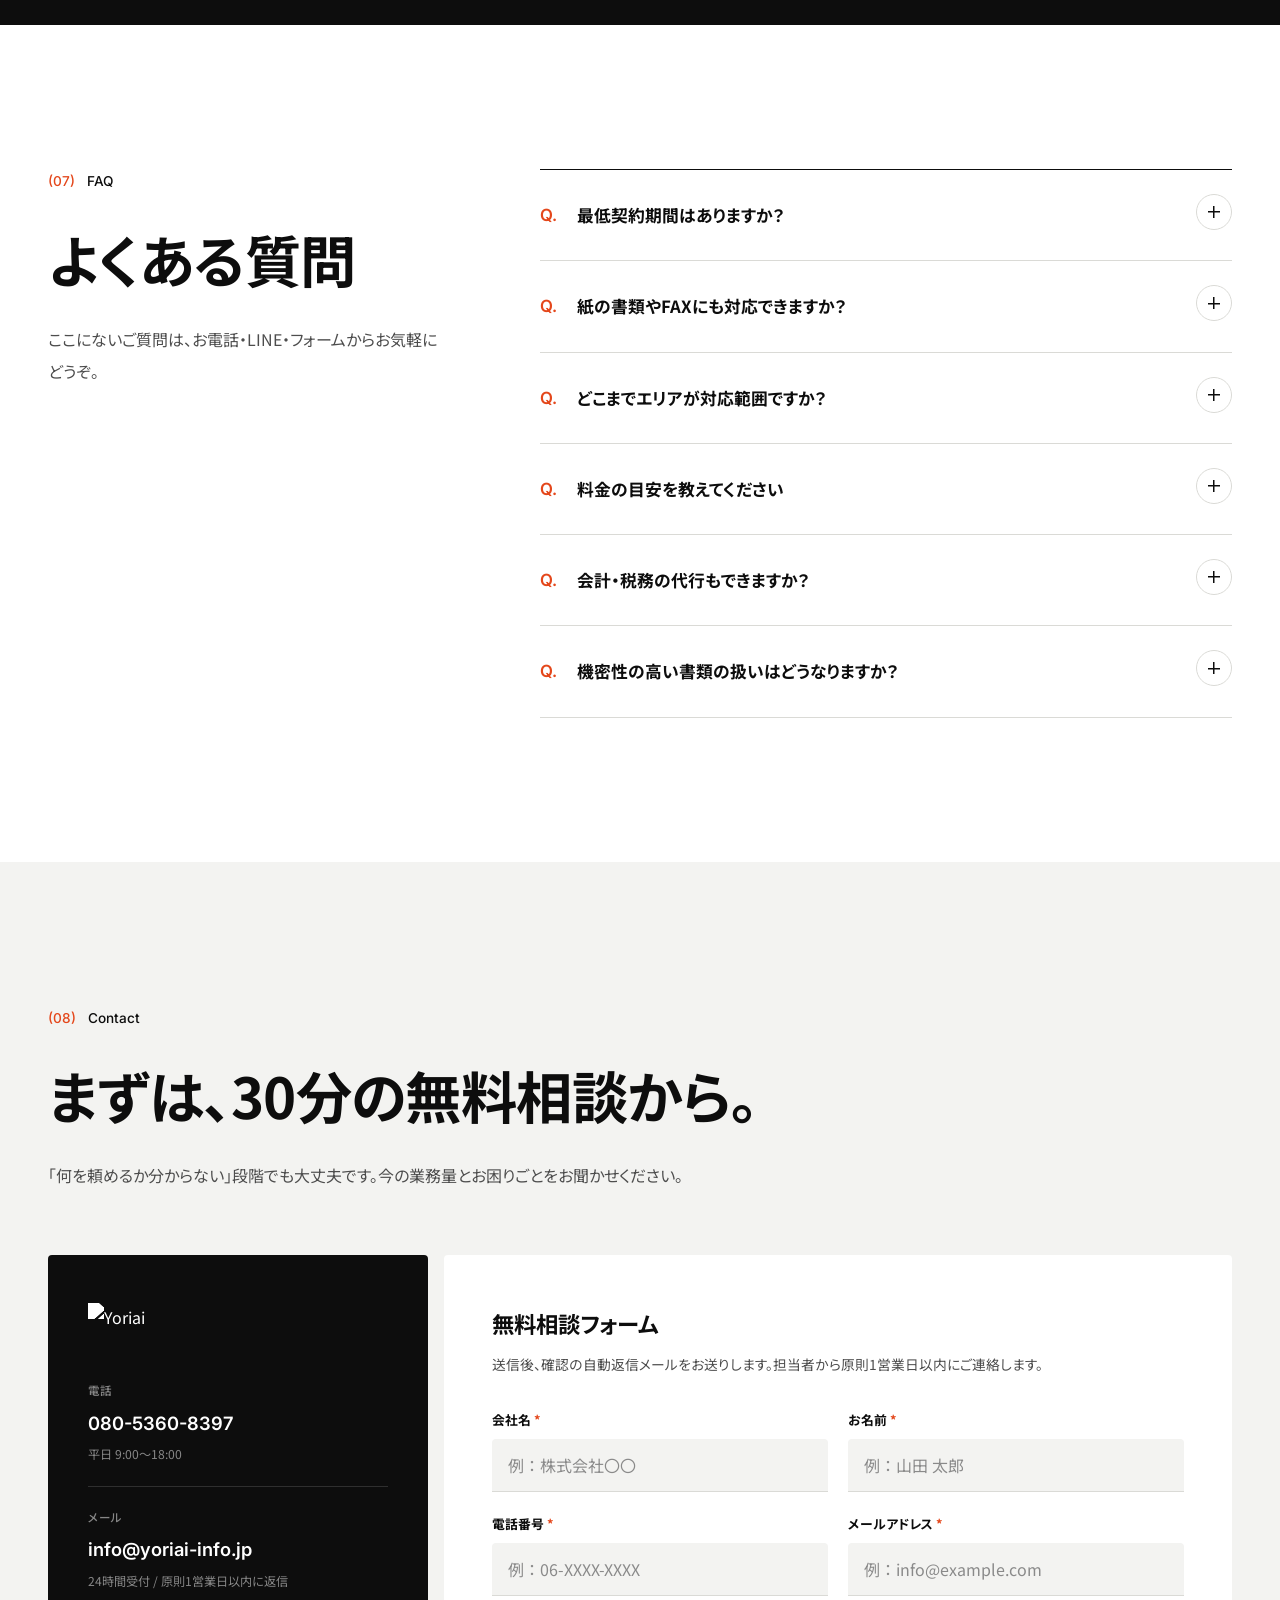
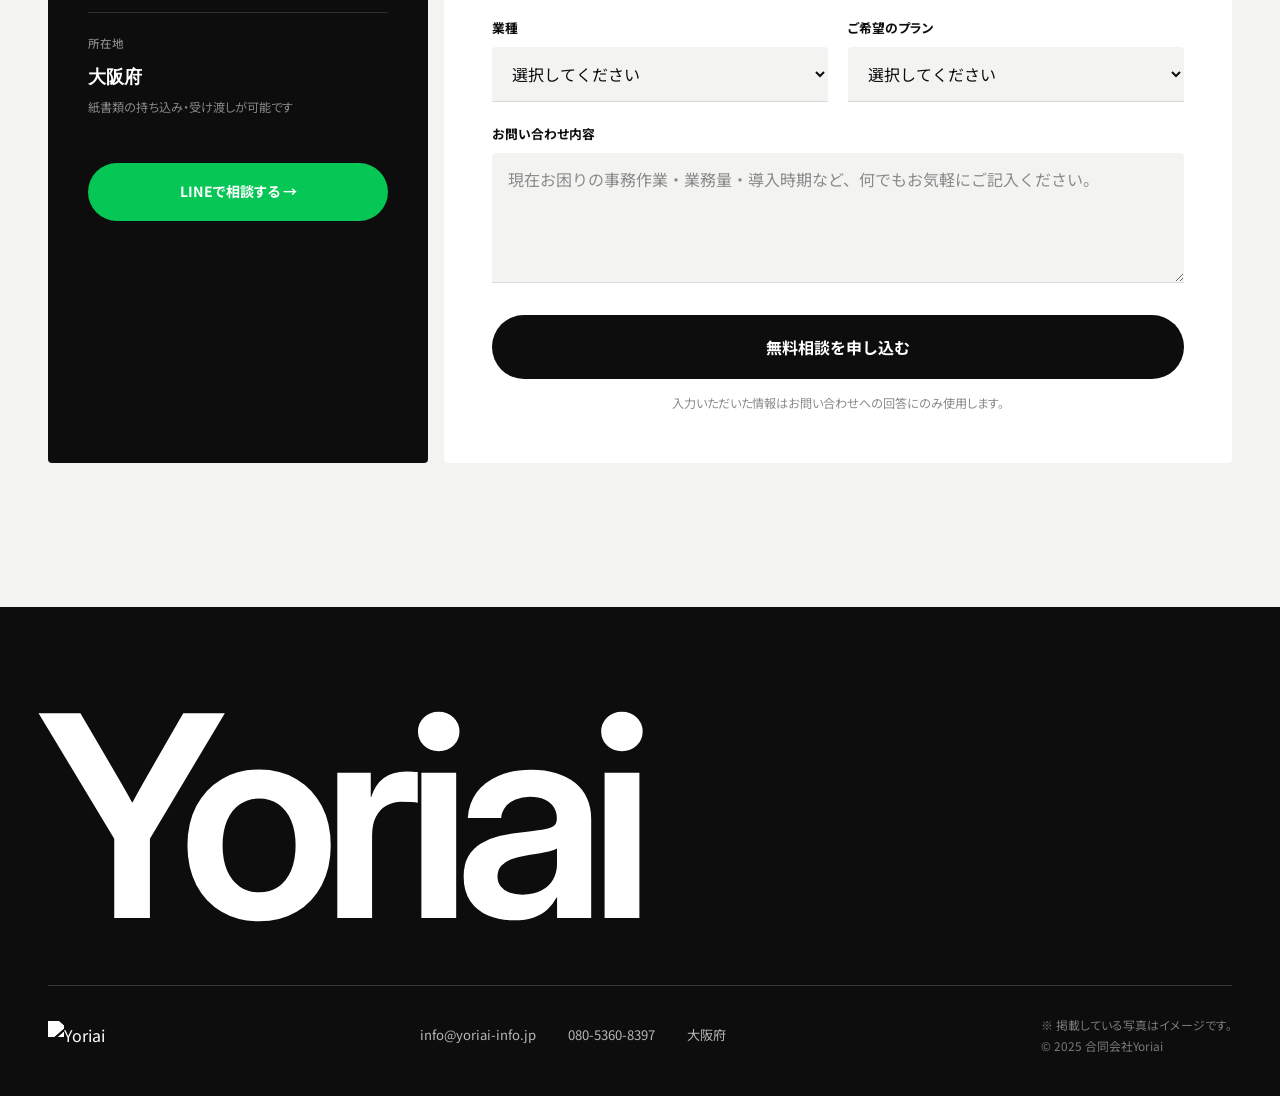
==== commit b156105c: "CAREER: START plan from 200,000 yen/month Co-Authored-By: Claude Opus 5.5 <noreply@anthropic.com> Cl" ====
--- a/yoriai-hp:/index.html
+++ b/yoriai-hp:/index.html
@@ -653,7 +653,7 @@
     </div>
     <div class="plans-cat"><span class="plans-cat-label">採用支援のプラン</span></div>
     <div class="career-plans rv">
-      <div class="cpl"><p class="cpl-name">START</p><p class="cpl-sub">まずは現状を整えたい</p><p class="cpl-price">¥180,000<small>〜 / 月</small></p><ul class="cpl-list"><li>採用診断</li><li>求人票・募集ページの改善</li><li>月1回の打ち合わせ</li></ul></div>
+      <div class="cpl"><p class="cpl-name">START</p><p class="cpl-sub">まずは現状を整えたい</p><p class="cpl-price">¥200,000<small>〜 / 月</small></p><ul class="cpl-list"><li>採用診断</li><li>求人票・募集ページの改善</li><li>月1回の打ち合わせ</li></ul></div>
       <div class="cpl cpl-rec"><p class="cpl-name">GROWTH</p><p class="cpl-sub">応募を増やしていきたい</p><p class="cpl-price">¥350,000<small>〜 / 月</small></p><ul class="cpl-list"><li>STARTの内容</li><li>採用広報の企画・原稿づくり</li><li>応募状況の分析と改善</li></ul></div>
       <div class="cpl"><p class="cpl-name">PARTNER</p><p class="cpl-sub">採用活動をまるごと相談したい</p><p class="cpl-price">¥600,000<small>〜 / 月</small></p><ul class="cpl-list"><li>GROWTHの内容</li><li>採用活動の運用伴走</li><li>定例ミーティング</li></ul></div>
     </div>
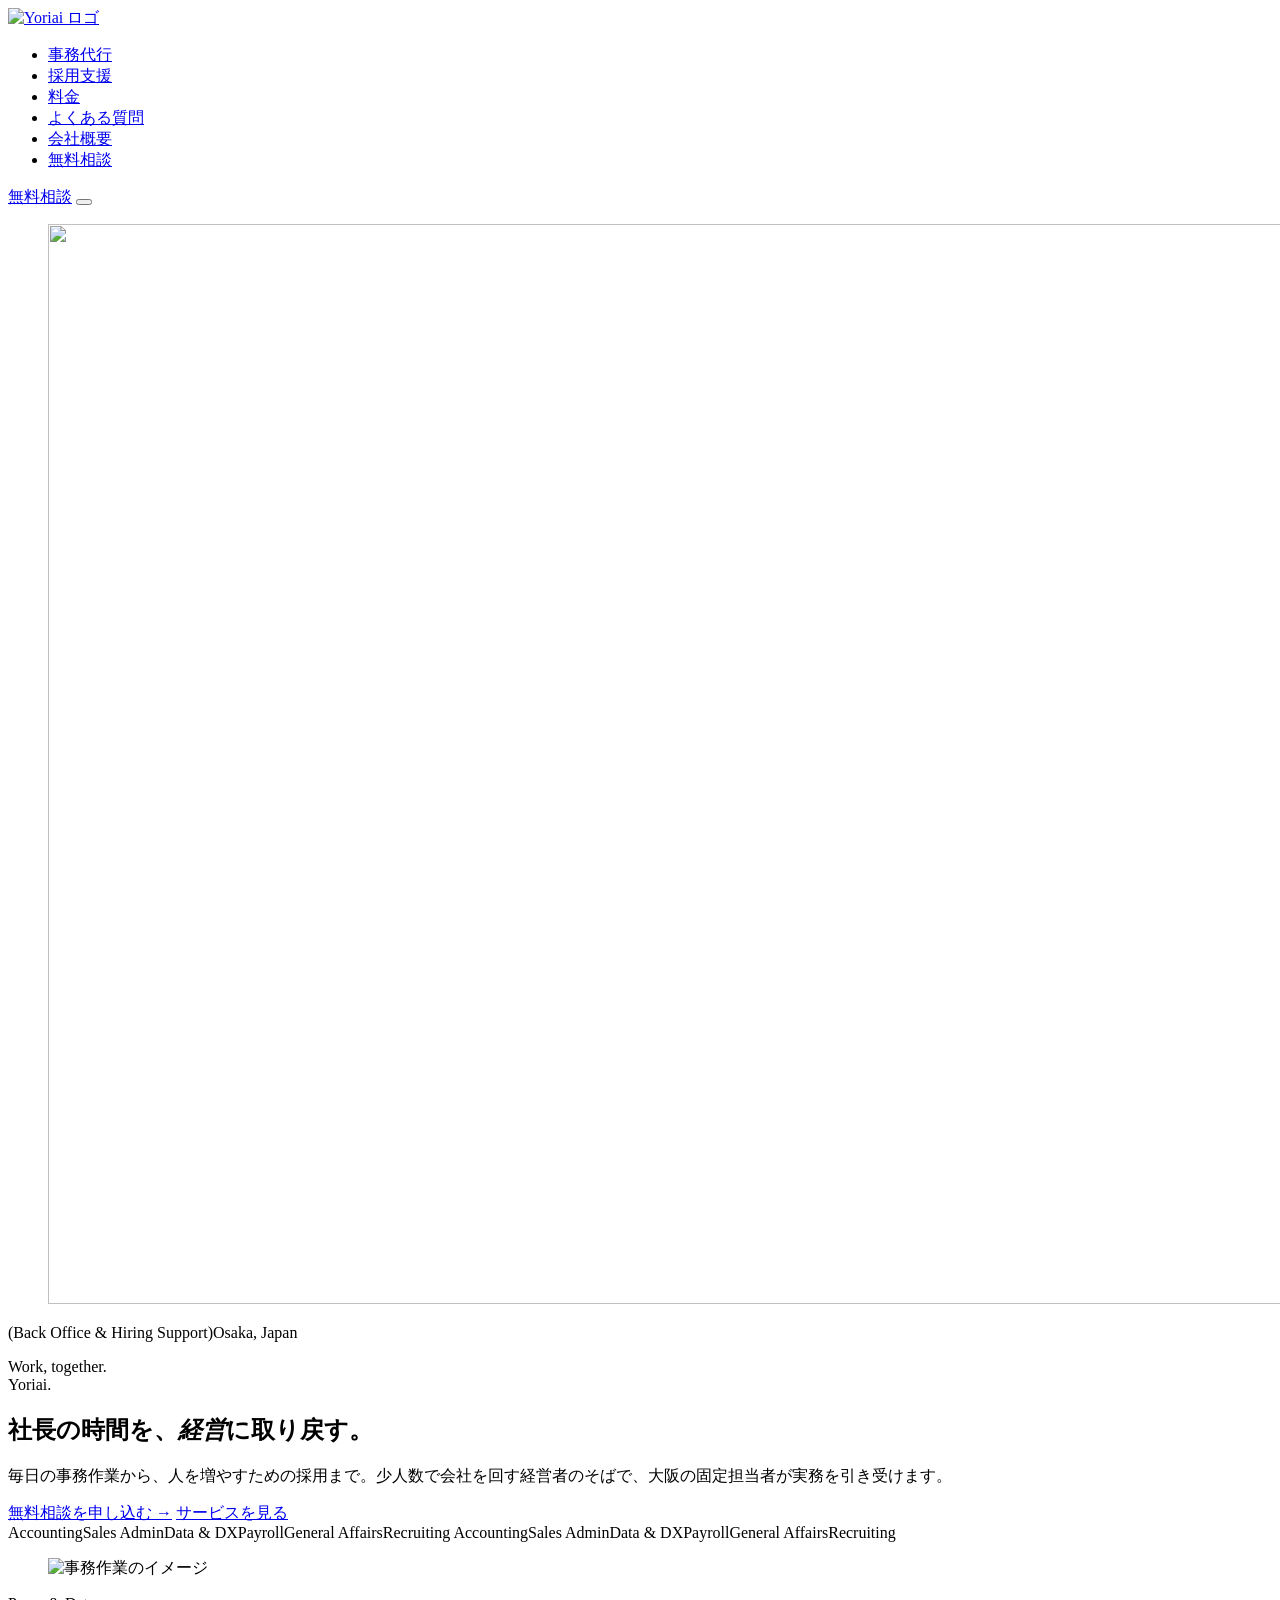
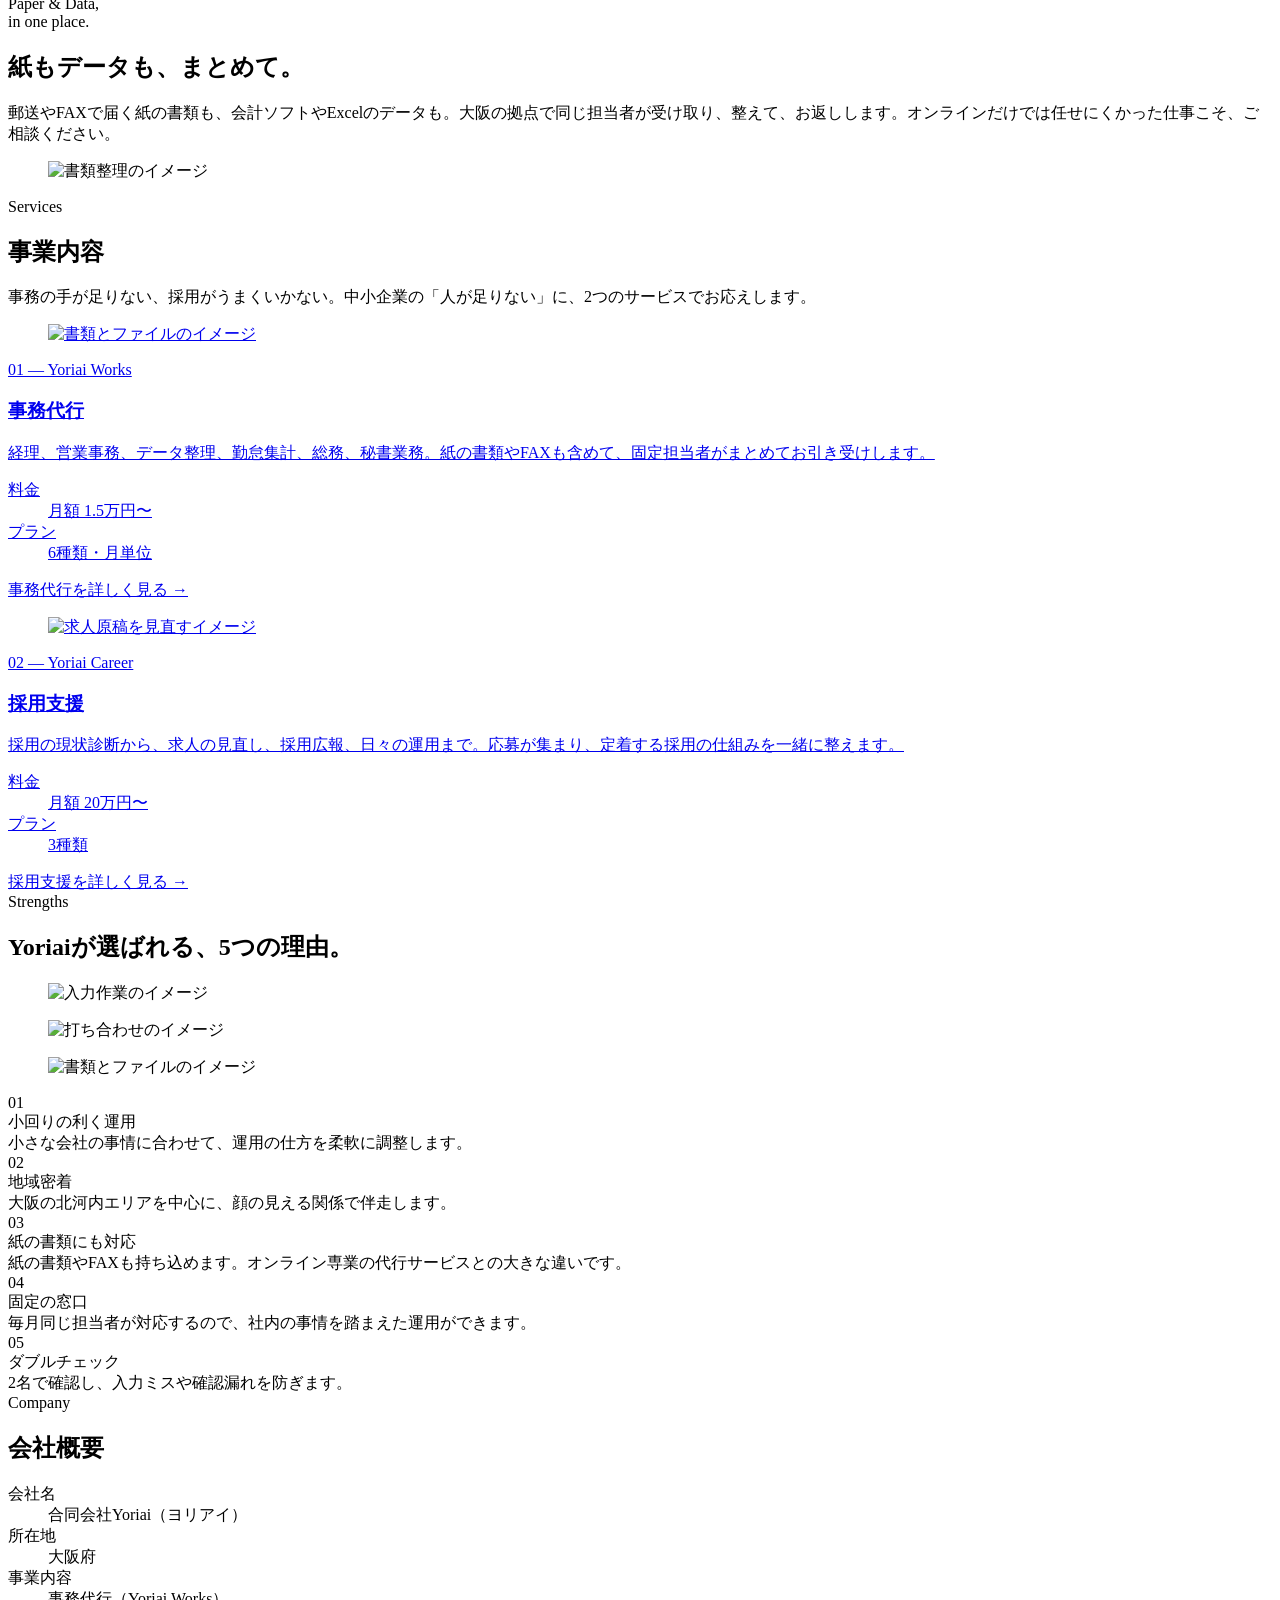
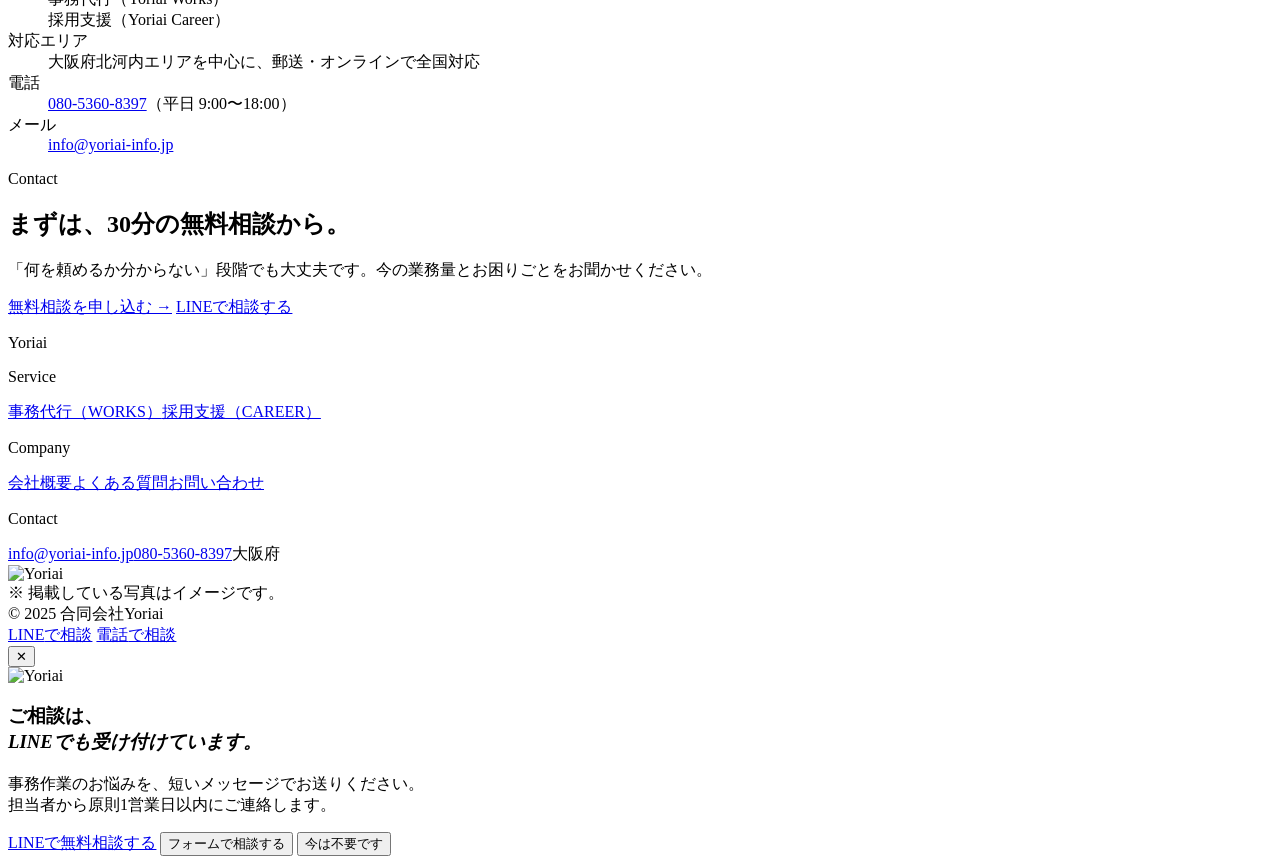
==== commit 2e50e66d: "Split the one-page LP into a multi-page site Top (services overview, strengths, company), /works/, /" ====
--- a/yoriai-hp:/index.html
+++ b/yoriai-hp:/index.html
@@ -20,8 +20,8 @@
 <meta name="geo.placename" content="大阪府">
 <meta name="theme-color" content="#D43D10">
 
-<title>事務代行・営業事務代行【Yoriai】大阪｜書類作成・経理・採用・連絡代行</title>
-<meta name="description" content="大阪の事務代行・営業事務代行なら合同会社Yoriai。経理・営業事務・データ整理・勤怠集計・総務・秘書代行など、中小企業の事務作業をまとめてお引き受けします。大阪の拠点で紙書類にも対応、ダブルチェック体制。まずは無料相談から。">
+<title>合同会社Yoriai｜大阪の事務代行・採用支援</title>
+<meta name="description" content="大阪の合同会社Yoriai。中小企業の事務代行（経理・営業事務・データ整理・勤怠集計・総務・秘書代行）と、採用支援（採用診断・求人改善・採用広報・運用伴走）を行っています。まずは無料相談から。">
 <meta name="keywords" content="事務代行,営業事務代行,大阪,書類作成代行,経理代行,採用事務,連絡代行,BPO,アウトソーシング,中小企業,守口,寝屋川,東大阪,Yoriai,ヨリアイ">
 
 <link rel="canonical" href="https://yoriai-info.jp/">
@@ -31,16 +31,16 @@
 <meta property="og:type" content="website">
 <meta property="og:url" content="https://yoriai-info.jp/">
 <meta property="og:site_name" content="Yoriai（ヨリアイ）｜事務代行・営業事務代行">
-<meta property="og:title" content="事務代行・営業事務代行【Yoriai】大阪">
-<meta property="og:description" content="大阪の事務代行・営業事務代行なら合同会社Yoriai。経理・営業事務・データ整理・勤怠集計・総務・秘書代行など、中小企業の事務作業をまとめてお引き受けします。大阪の拠点で紙書類にも対応、ダブルチェック体制。">
+<meta property="og:title" content="合同会社Yoriai｜大阪の事務代行・採用支援">
+<meta property="og:description" content="大阪の合同会社Yoriai。中小企業の事務代行（経理・営業事務・データ整理・勤怠集計・総務・秘書代行）と、採用支援（採用診断・求人改善・採用広報・運用伴走）を行っています。まずは無料相談から。">
 <meta property="og:image" content="https://yoriai-info.jp/ogp.png">
 <meta property="og:image:width" content="1200">
 <meta property="og:image:height" content="630">
 <meta property="og:locale" content="ja_JP">
 <meta name="twitter:card" content="summary_large_image">
 <meta name="twitter:site" content="@yoriai_bpo">
-<meta name="twitter:title" content="事務代行・営業事務代行【Yoriai】大阪">
-<meta name="twitter:description" content="大阪の事務代行なら合同会社Yoriai。経理・営業事務・データ整理など中小企業の事務作業をまとめてお引き受けします。大阪の拠点で紙書類にも対応。まずは無料相談。">
+<meta name="twitter:title" content="合同会社Yoriai｜大阪の事務代行・採用支援">
+<meta name="twitter:description" content="大阪の合同会社Yoriai。中小企業の事務代行（経理・営業事務・データ整理・勤怠集計・総務・秘書代行）と、採用支援（採用診断・求人改善・採用広報・運用伴走）を行っています。まずは無料相談から。">
 <meta name="twitter:image" content="https://yoriai-info.jp/ogp.png">
 
 <link rel="icon" href="/favicon.ico" sizes="any">
@@ -86,429 +86,34 @@
     ]}
   },
   {"@type":"WebSite","@id":"https://yoriai-info.jp/#website","url":"https://yoriai-info.jp/","name":"Yoriai","publisher":{"@id":"https://yoriai-info.jp/#business"}},
-  {"@type":"WebPage","@id":"https://yoriai-info.jp/#webpage","url":"https://yoriai-info.jp/","name":"事務代行・営業事務代行【Yoriai】大阪","isPartOf":{"@id":"https://yoriai-info.jp/#website"},"about":{"@id":"https://yoriai-info.jp/#business"}},
-  {"@type":"FAQPage","mainEntity":[
-    {"@type":"Question","name":"最低契約期間はありますか？","acceptedAnswer":{"@type":"Answer","text":"契約縛りはありません。月単位でのご利用が可能で、スポット（単発）でのお試し利用も対応しております。"}},
-    {"@type":"Question","name":"紙の書類やFAXにも対応できますか？","acceptedAnswer":{"@type":"Answer","text":"はい。大阪に拠点があるため、紙書類の持ち込み・郵送受け取り・FAX受信に対応しております。"}},
-    {"@type":"Question","name":"どのエリアが対応範囲ですか？","acceptedAnswer":{"@type":"Answer","text":"守口市・寝屋川市・大東市・枚方市・交野市・四條畷市・東大阪市を中心に対応しています。"}},
-    {"@type":"Question","name":"料金の目安を教えてください","acceptedAnswer":{"@type":"Answer","text":"月額15,000円（勤怠・給与サポート）〜30,000円（データ整理・DX、秘書代行）で6プランをご用意しています。複数プランの組み合わせも可能です。"}},
-    {"@type":"Question","name":"会計・税務の代行もできますか？","acceptedAnswer":{"@type":"Answer","text":"会計ソフトへのデータ入力補助・書類整理は対応しています。税務判断・申告などの専門業務は当社では行わず、必要に応じて連携している税理士をご紹介します。"}},
-    {"@type":"Question","name":"機密性の高い書類の扱いはどうなりますか？","acceptedAnswer":{"@type":"Answer","text":"業務開始前に秘密保持契約（NDA）を締結します。取り扱う書類については守秘義務を徹底しております。"}}
-  ]}
+  {"@type":"WebPage","@id":"https://yoriai-info.jp/#webpage","url":"https://yoriai-info.jp/","name":"事務代行・営業事務代行【Yoriai】大阪","isPartOf":{"@id":"https://yoriai-info.jp/#website"},"about":{"@id":"https://yoriai-info.jp/#business"}}
 ]}
 </script>
 
 <link href="https://fonts.googleapis.com/css2?family=Inter:wght@500;600;700&family=Noto+Sans+JP:wght@400;500;700&display=swap" rel="stylesheet">
-
-<style>
-:root{
-  --bk:#0D0D0D; --bk2:#1A1A1A; --wh:#FFFFFF; --gr:#F3F3F1; --gr2:#E6E6E3;
-  --ink:#0D0D0D; --ink-mid:#4D4D4D; --ink-lt:#8A8A8A;
-  --rule:#DADAD6; --rule-dk:#0D0D0D;
-  --brand:#E4471B; --brand-dk:#C23A12; --brand-bg:#FDEEE8;
-  --gold:#8B7355; --ok:#1A7F45;
-  --en:'Inter',system-ui,sans-serif;
-  --t:.3s cubic-bezier(.2,.7,.2,1);
-}
-*,*::before,*::after{box-sizing:border-box;margin:0;padding:0;}
-html{scroll-behavior:smooth;}
-body{font-family:'Noto Sans JP',system-ui,sans-serif;background:var(--wh);color:var(--ink);line-height:1.8;-webkit-font-smoothing:antialiased;counter-reset:sec;overflow-x:hidden;font-feature-settings:"palt";}
-a{color:inherit;text-decoration:none;}
-img{max-width:100%;}
-figure{margin:0;}
-figure img{display:block;width:100%;height:100%;object-fit:cover;}
-:focus-visible{outline:2px solid var(--brand);outline-offset:3px;}
-.wrap{max-width:1280px;margin:0 auto;padding:0 48px;}
-
-/* NAV */
-#nav{position:fixed;top:0;inset-inline:0;z-index:100;transition:background var(--t),color var(--t),border-color var(--t);color:var(--wh);border-bottom:1px solid transparent;}
-#nav.scrolled{background:rgba(255,255,255,.92);backdrop-filter:blur(12px);-webkit-backdrop-filter:blur(12px);color:var(--ink);border-bottom-color:var(--rule);}
-.nav-wrap{display:flex;align-items:center;justify-content:space-between;max-width:1280px;margin:0 auto;padding:0 48px;height:76px;}
-.nav-logo img{height:34px;width:auto;display:block;filter:brightness(0) invert(1);transition:filter var(--t);}
-#nav.scrolled .nav-logo img{filter:none;}
-.nav-links{display:flex;gap:40px;list-style:none;}
-.nav-links a{font-size:.82rem;font-weight:500;letter-spacing:.04em;opacity:.85;transition:opacity var(--t);}
-.nav-links a:hover{opacity:1;}
-.nav-cta{font-size:.82rem;font-weight:700;color:var(--bk);background:var(--wh);padding:11px 24px;border-radius:999px;transition:background var(--t),color var(--t);}
-#nav.scrolled .nav-cta{background:var(--bk);color:var(--wh);}
-.nav-cta:hover,#nav.scrolled .nav-cta:hover{background:var(--brand);color:var(--wh);}
-
-/* HERO */
-#hero{position:relative;min-height:100vh;min-height:100svh;display:flex;align-items:flex-end;color:var(--wh);background:var(--bk);overflow:hidden;padding:140px 0 48px;}
-.hero-bg{position:absolute;inset:0;}
-.hero-bg img{object-position:70% center;transform:scale(1.06);animation:heroZoom 14s ease-out forwards;}
-.hero-bg::after{content:'';position:absolute;inset:0;background:linear-gradient(90deg,rgba(13,13,13,.55) 0%,rgba(13,13,13,0) 60%),linear-gradient(180deg,rgba(13,13,13,.5) 0%,rgba(13,13,13,.1) 40%,rgba(13,13,13,.85) 100%);}
-@keyframes heroZoom{to{transform:scale(1);}}
-.hero-wrap{position:relative;z-index:1;width:100%;max-width:1280px;margin:0 auto;padding:0 48px;}
-.hero-kicker{display:flex;justify-content:space-between;font-family:var(--en);font-size:.78rem;font-weight:500;letter-spacing:.02em;opacity:.8;margin-bottom:28px;}
-.hero-en{font-family:var(--en);font-weight:600;font-size:clamp(3.4rem,11.5vw,11rem);line-height:.92;letter-spacing:-.05em;margin-bottom:56px;}
-.hero-en span{color:var(--brand);}
-.hero-foot{display:grid;grid-template-columns:1fr auto;gap:48px;align-items:end;padding-bottom:36px;border-bottom:1px solid rgba(255,255,255,.25);}
-.hero-h1{font-size:clamp(1.5rem,2.6vw,2.3rem);font-weight:700;letter-spacing:.02em;line-height:1.5;margin-bottom:14px;word-break:keep-all;}
-.hero-h1 em{font-style:normal;color:var(--brand);}
-.hero-lead{font-size:.95rem;line-height:1.95;opacity:.82;max-width:560px;}
-.hero-actions{display:flex;gap:28px;align-items:center;flex-wrap:wrap;}
-.hero-tags{display:flex;flex-wrap:wrap;gap:6px 28px;list-style:none;padding-top:20px;}
-.hero-tag{font-size:.78rem;opacity:.75;}
-.hero-tag::before{content:'— ';color:var(--brand);}
-.btn-main{font-size:.92rem;font-weight:700;color:var(--wh);background:var(--brand);padding:18px 34px;border:none;border-radius:999px;cursor:pointer;transition:background var(--t),transform var(--t);display:inline-flex;align-items:center;justify-content:center;gap:12px;}
-.btn-main:hover{background:var(--brand-dk);transform:translateY(-2px);}
-.btn-sub{font-size:.9rem;font-weight:500;border-bottom:1px solid currentColor;padding-bottom:3px;transition:opacity var(--t);}
-.btn-sub:hover{opacity:.7;}
-
-/* STRIP */
-#strip{background:var(--wh);border-bottom:1px solid var(--rule);}
-.strip-inner{display:grid;grid-template-columns:repeat(4,1fr);max-width:1280px;margin:0 auto;padding:0 48px;}
-.strip-item{padding:48px 32px 44px;border-right:1px solid var(--rule);}
-.strip-item:first-child{padding-left:0;} .strip-item:last-child{border-right:none;}
-.strip-label{font-size:.74rem;font-weight:700;color:var(--ink-lt);margin-bottom:10px;}
-.strip-num{font-family:var(--en);font-size:clamp(2.4rem,4vw,3.6rem);font-weight:600;letter-spacing:-.04em;line-height:1;margin-bottom:12px;}
-.strip-num span{font-family:'Noto Sans JP',sans-serif;font-size:.9rem;font-weight:700;letter-spacing:0;margin-left:6px;}
-.strip-note{font-size:.8rem;color:var(--ink-mid);}
-
-/* MARQUEE */
-#marquee{overflow:hidden;white-space:nowrap;padding:56px 0;background:var(--wh);}
-.mq-track{display:inline-flex;animation:mq 60s linear infinite;}
-.mq-track span{font-family:var(--en);font-size:clamp(3rem,8vw,7.5rem);font-weight:600;letter-spacing:-.04em;line-height:1;padding-right:.5em;color:transparent;-webkit-text-stroke:1.5px var(--bk);}
-.mq-track span:nth-child(3n+1){color:var(--bk);-webkit-text-stroke:0;}
-.mq-track span::after{content:'＊';color:var(--brand);-webkit-text-stroke:0;font-size:.5em;vertical-align:.5em;margin-left:.5em;}
-@keyframes mq{to{transform:translateX(-50%);}}
-
-/* SECTIONS */
-section{padding:144px 0;}
-.section-eyebrow{counter-increment:sec;display:flex;align-items:baseline;gap:12px;font-family:var(--en);font-size:.85rem;font-weight:500;color:var(--ink);margin-bottom:28px;}
-.section-eyebrow::before{content:'(' counter(sec,decimal-leading-zero) ')';color:var(--brand);}
-.section-h{font-size:clamp(2rem,4.4vw,3.6rem);font-weight:700;letter-spacing:-.01em;line-height:1.3;margin-bottom:28px;word-break:keep-all;overflow-wrap:anywhere;}
-.section-lead{font-size:1rem;color:var(--ink-mid);margin:0 0 64px;max-width:640px;line-height:2;}
-.section-body{font-size:1rem;color:var(--ink-mid);line-height:2;margin-bottom:40px;}
-
-/* ABOUT */
-#about{background:var(--gr);}
-.about-grid{display:grid;grid-template-columns:1fr 1fr;gap:96px;align-items:center;}
-.about-media{aspect-ratio:4/5;overflow:hidden;border-radius:4px;}
-.about-en{font-family:var(--en);font-size:clamp(2.4rem,5vw,4.4rem);font-weight:600;letter-spacing:-.045em;line-height:1;margin-bottom:36px;}
-.about-h{font-size:clamp(1.4rem,2.2vw,1.9rem);font-weight:700;margin-bottom:20px;}
-.about-body{font-size:1rem;color:var(--ink-mid);line-height:2.1;margin-bottom:48px;max-width:520px;}
-.about-sub{width:48%;aspect-ratio:1;overflow:hidden;border-radius:4px;}
-
-/* PROBLEM */
-#problem{background:var(--wh);}
-.problem-inner{display:grid;grid-template-columns:5fr 7fr;gap:96px;align-items:start;}
-.problem-left{position:sticky;top:120px;}
-.problem-left .section-h{font-size:clamp(1.9rem,3.4vw,2.9rem);}
-.fact-list{border-top:1px solid var(--rule-dk);}
-.fact-row{display:grid;grid-template-columns:80px 1fr;gap:24px;padding:36px 0;border-bottom:1px solid var(--rule);}
-.fact-num{font-family:var(--en);font-size:.9rem;font-weight:600;color:var(--brand);line-height:1.9;}
-.fact-desc{font-size:1.15rem;color:var(--ink-mid);line-height:1.9;}
-.fact-desc b{color:var(--ink);font-weight:700;}
-
-/* COMPARISON */
-#comparison{background:var(--gr);}
-.comp-table-wrap{overflow-x:auto;-webkit-overflow-scrolling:touch;}
-.comp-table{width:100%;min-width:680px;border-collapse:separate;border-spacing:0;background:var(--wh);}
-.comp-table th,.comp-table td{padding:22px 24px;border-bottom:1px solid var(--rule);text-align:left;vertical-align:top;font-size:.9rem;line-height:1.7;}
-.comp-table thead th{font-size:.82rem;font-weight:700;color:var(--ink);vertical-align:bottom;border-bottom:1px solid var(--rule-dk);background:var(--gr);}
-.comp-table thead th.rec{background:var(--bk);color:var(--wh);border-bottom-color:var(--bk);}
-.comp-table thead th.rec::after{content:'Yoriai';display:block;font-family:var(--en);font-size:.7rem;font-weight:500;color:var(--brand);margin-top:2px;}
-.comp-table tbody th{font-weight:700;font-size:.82rem;white-space:nowrap;}
-.check-y{color:var(--ink);font-weight:700;} .check-n{color:var(--ink-lt);}
-.comp-table td.yc{background:var(--brand-bg);}
-.comp-table td.yc .check-y{color:var(--brand-dk);}
-.comp-price{font-family:var(--en);font-size:1.3rem;font-weight:700;color:var(--brand-dk);}
-.comp-note{font-size:.76rem;color:var(--ink-lt);margin-top:16px;}
-
-/* PLANS */
-#plans{background:var(--wh);}
-.plans-cat{display:flex;align-items:center;gap:16px;margin:0 0 0;padding-bottom:14px;}
-.plans-cat-label{font-size:.8rem;font-weight:700;white-space:nowrap;color:var(--ink)!important;}
-.plans-cat-rule{display:none;}
-.plans-ledger{border-top:1px solid var(--rule-dk);margin-bottom:72px;}
-.plan-row{display:grid;grid-template-columns:minmax(220px,1.1fr) 1.6fr auto;gap:32px;align-items:center;padding:36px 8px;border-bottom:1px solid var(--rule);cursor:pointer;position:relative;transition:background var(--t),color var(--t),padding var(--t);}
-.plan-row:hover{background:var(--bk);color:var(--wh);padding-left:28px;padding-right:28px;}
-.pcn{border:none;}
-.plan-name-jp{font-size:clamp(1.3rem,2.2vw,1.8rem);font-weight:700;line-height:1.35;}
-.plan-name-en{font-family:var(--en);font-size:.78rem;color:var(--ink-lt);margin-top:6px;}
-.pcd{display:flex;flex-wrap:wrap;gap:6px 18px;}
-.pi{font-size:.84rem;color:var(--ink-mid);transition:color var(--t);}
-.plan-row:hover .pi{color:rgba(255,255,255,.7);}
-.pi{display:inline-flex;align-items:center;gap:8px;}
-.pi::before{content:'';width:4px;height:4px;border-radius:50%;background:var(--brand);}
-.pcp{display:flex;align-items:baseline;gap:6px;white-space:nowrap;}
-.pp{font-family:var(--en);font-size:1.7rem;font-weight:600;letter-spacing:-.03em;color:var(--ink);}
-.plan-row:hover .pp{color:var(--wh);}
-.pp small{font-family:'Noto Sans JP',sans-serif;}
-.pps{font-size:.8rem;color:var(--ink-lt);}
-.ppa{margin-left:20px;width:44px;height:44px;border-radius:50%;border:1px solid var(--rule);display:flex;align-items:center;justify-content:center;font-size:0;transition:background var(--t),border-color var(--t);align-self:center;}
-.ppa::before{content:'→';font-size:1rem;}
-.plan-row:hover .ppa{background:var(--brand);border-color:var(--brand);color:var(--wh);}
-
-/* STEPS */
-#steps{background:var(--gr);}
-.steps-timeline{display:grid;grid-template-columns:repeat(3,1fr);gap:0;border-top:1px solid var(--rule-dk);}
-.steps-track{display:none;}
-.step-item{padding:40px 40px 8px 0;}
-.step-item+.step-item{padding-left:40px;border-left:1px solid var(--rule);}
-.step-dot{font-family:var(--en);font-size:clamp(4rem,7vw,6.5rem);font-weight:600;letter-spacing:-.05em;line-height:1;color:transparent;-webkit-text-stroke:1.5px var(--ink);margin-bottom:36px;}
-.step-dot.active{color:var(--brand);-webkit-text-stroke:0;}
-.step-title{font-size:1.25rem;font-weight:700;margin-bottom:12px;}
-.step-desc{font-size:.92rem;color:var(--ink-mid);line-height:1.95;}
-
-/* STRENGTHS */
-#strengths{background:var(--bk);color:var(--wh);}
-#strengths .section-eyebrow{color:var(--wh);}
-.str-photos{display:grid;grid-template-columns:1.3fr .7fr 1fr;gap:16px;align-items:end;margin:16px 0 96px;}
-.str-photos figure{overflow:hidden;border-radius:4px;}
-.str-photos .sp1{aspect-ratio:4/3;} .str-photos .sp2{aspect-ratio:4/5;} .str-photos .sp3{aspect-ratio:1;}
-.str-inner{display:grid;grid-template-columns:repeat(5,1fr);border-top:1px solid rgba(255,255,255,.2);}
-.str-col{padding:36px 28px 0 0;}
-.str-col+.str-col{padding-left:28px;border-left:1px solid rgba(255,255,255,.2);}
-.str-num{font-family:var(--en);font-size:.9rem;font-weight:600;color:var(--brand);margin-bottom:28px;}
-.str-name{font-size:1.1rem;font-weight:700;margin-bottom:12px;line-height:1.5;}
-.str-body{font-size:.86rem;color:rgba(255,255,255,.65);line-height:1.95;}
-
-/* FAQ */
-#faq{background:var(--wh);}
-.faq-wrap{display:grid;grid-template-columns:4fr 7fr;gap:96px;align-items:start;}
-.faq-list{border-top:1px solid var(--rule-dk);}
-.faq-item{border-bottom:1px solid var(--rule);}
-.faq-q{display:flex;align-items:flex-start;gap:20px;padding:30px 56px 30px 0;cursor:pointer;font-size:1.05rem;font-weight:700;list-style:none;user-select:none;position:relative;}
-.faq-q::-webkit-details-marker{display:none;}
-.faq-q::after{content:'';position:absolute;right:0;top:24px;width:36px;height:36px;border:1px solid var(--rule);border-radius:50%;background:linear-gradient(var(--ink),var(--ink)) center/12px 1.5px no-repeat,linear-gradient(var(--ink),var(--ink)) center/1.5px 12px no-repeat;transition:transform var(--t),background-color var(--t);}
-.faq-item[open] .faq-q::after{transform:rotate(45deg);}
-.faq-qm{font-family:var(--en);color:var(--brand);font-weight:600;flex-shrink:0;}
-.faq-a{padding:0 56px 32px 38px;font-size:.95rem;color:var(--ink-mid);line-height:2;}
-
-/* CONTACT */
-#contact{background:var(--gr);}
-.contact-split{display:grid;grid-template-columns:380px 1fr;gap:16px;}
-.cic{background:var(--bk);color:var(--wh);border-radius:4px;padding:48px 40px;display:flex;flex-direction:column;}
-.cic-logo img{height:32px;width:auto;filter:brightness(0) invert(1);margin-bottom:28px;}
-.ci-item{padding:20px 0;border-bottom:1px solid rgba(255,255,255,.14);}
-.ci-item:last-of-type{border-bottom:none;}
-.ci-lbl{font-size:.72rem;font-weight:500;color:rgba(255,255,255,.5);margin-bottom:6px;}
-.ci-val{font-family:var(--en);font-size:1.15rem;font-weight:600;word-break:break-all;}
-.ci-note{font-size:.76rem;color:rgba(255,255,255,.5);margin-top:4px;}
-.line-btn{display:flex;align-items:center;justify-content:center;gap:8px;background:#06C755;color:white;font-size:.88rem;font-weight:700;padding:16px 20px;border-radius:999px;margin-top:auto;transition:background var(--t);}
-.line-btn:hover{background:#05a848;}
-.cfc{background:var(--wh);border-radius:4px;padding:48px;}
-.form-title{font-size:1.4rem;font-weight:700;margin-bottom:8px;}
-.form-sub{font-size:.86rem;color:var(--ink-mid);margin-bottom:32px;}
-.form-row{display:grid;grid-template-columns:1fr 1fr;gap:20px;margin-bottom:20px;}
-.form-row.full{grid-template-columns:1fr;}
-.fg{display:flex;flex-direction:column;gap:8px;}
-.fl{font-size:.8rem;font-weight:700;color:var(--ink);}
-.fl .req{color:var(--brand);}
-.fi{border:none;border-bottom:1px solid var(--rule);background:var(--gr);padding:14px 16px;font-size:1rem;font-family:inherit;color:var(--ink);transition:border-color var(--t),background var(--t);outline:none;border-radius:4px 4px 0 0;width:100%;}
-.fi:focus{border-bottom-color:var(--brand);background:#ECECEA;}
-.fi::placeholder{color:var(--ink-lt);}
-textarea.fi{resize:vertical;min-height:130px;}
-.fs{width:100%;padding:20px;background:var(--bk);color:white;border:none;border-radius:999px;font-size:1rem;font-weight:700;cursor:pointer;font-family:inherit;transition:background var(--t);margin-top:12px;}
-.fs:hover{background:var(--brand);} .fs:disabled{opacity:.6;cursor:not-allowed;}
-.fn{font-size:.76rem;color:var(--ink-lt);text-align:center;margin-top:14px;}
-.fr{display:none;padding:14px 16px;font-size:.9rem;text-align:center;margin-top:14px;border:1px solid;border-radius:4px;}
-.fr.ok{border-color:var(--ok);color:var(--ok);background:rgba(26,127,69,.06);display:block;}
-.fr.err{border-color:var(--brand);color:var(--brand-dk);background:var(--brand-bg);display:block;}
-
-/* DRAWER */
-.dbg{display:none;position:fixed;inset:0;z-index:200;background:rgba(13,13,13,.7);backdrop-filter:blur(6px);align-items:center;justify-content:center;padding:24px;}
-.dbg.open{display:flex;}
-.drawer{background:var(--wh);border-radius:6px;max-width:620px;width:100%;max-height:90vh;overflow-y:auto;position:relative;}
-.drawer-head{padding:40px 40px 28px;background:var(--bk);color:var(--wh);}
-.dk{font-family:var(--en);font-size:.75rem;font-weight:500;color:var(--brand);margin-bottom:10px;}
-.dk.gk{color:var(--brand);}
-.dn{font-size:1.9rem;font-weight:700;}
-.dp{font-family:var(--en);font-size:1.4rem;font-weight:600;color:var(--wh);margin-top:8px;opacity:.9;} .dp.gp{color:var(--wh);}
-.dc{position:absolute;top:24px;right:24px;background:rgba(255,255,255,.12);border:none;border-radius:50%;width:40px;height:40px;cursor:pointer;font-size:1rem;color:var(--wh);display:flex;align-items:center;justify-content:center;}
-.dc:hover{background:rgba(255,255,255,.22);}
-.drawer-body{padding:32px 40px;}
-.dsec{font-size:.74rem;font-weight:700;color:var(--ink-lt);margin-bottom:12px;margin-top:28px;}
-.dsec:first-child{margin-top:0;}
-.dsvcs{display:flex;flex-direction:column;border-top:1px solid var(--rule-dk);}
-.dsvc{display:flex;gap:18px;padding:16px 0;border-bottom:1px solid var(--rule);}
-.dsvc-num{font-family:var(--en);font-size:.82rem;font-weight:600;color:var(--brand);flex-shrink:0;width:26px;} .dsvc-num.gn{color:var(--brand);}
-.dsvc-name{font-size:.95rem;font-weight:700;margin-bottom:3px;}
-.dsvc-desc{font-size:.84rem;color:var(--ink-mid);}
-.dnote{font-size:.8rem;color:var(--ink-mid);padding:16px 18px;background:var(--gr);border-radius:4px;margin-top:24px;line-height:1.85;}
-.drawer-cta{padding:20px 40px 32px;}
-.dinds{display:flex;flex-wrap:wrap;gap:8px;}
-.itag{font-size:.8rem;background:var(--gr);border-radius:999px;padding:5px 14px;color:var(--ink);}
-.dpains{display:flex;flex-direction:column;gap:6px;}
-.dpain{font-size:.88rem;color:var(--ink-mid);display:flex;gap:10px;}
-.dpain::before{content:'—';color:var(--brand);font-weight:700;flex-shrink:0;}
-
-/* FLOAT */
-.float-wrap{position:fixed;bottom:24px;right:24px;z-index:80;display:flex;flex-direction:column;gap:10px;align-items:flex-end;}
-.fl-btn{display:flex;align-items:center;gap:8px;padding:13px 22px;border-radius:999px;font-size:.84rem;font-weight:700;color:white;box-shadow:0 10px 30px -10px rgba(0,0,0,.45);transition:transform var(--t);white-space:nowrap;}
-.fl-btn:hover{transform:translateY(-2px);}
-.fl-line{background:#06C755;} .fl-tel{background:var(--bk);}
-
-/* POPUP */
-.pbg{display:none;position:fixed;inset:0;z-index:200;background:rgba(13,13,13,.7);backdrop-filter:blur(6px);align-items:center;justify-content:center;padding:24px;}
-.pbg.open{display:flex;}
-.pbox{background:var(--wh);border-radius:6px;max-width:440px;width:100%;padding:48px 40px 36px;position:relative;text-align:center;animation:popIn .35s ease-out;}
-@keyframes popIn{from{transform:translateY(10px);opacity:0;}}
-.pclose{position:absolute;top:16px;right:16px;background:var(--gr);border:none;border-radius:50%;width:34px;height:34px;cursor:pointer;font-size:.9rem;color:var(--ink);display:flex;align-items:center;justify-content:center;}
-.plogo{margin:0 auto 18px;width:84px;}
-.plogo img{width:84px;height:auto;}
-.ph{font-size:1.3rem;font-weight:700;line-height:1.6;margin-bottom:12px;}
-.ph em{font-style:normal;color:var(--brand);}
-.pbox .pp{font-family:'Noto Sans JP',sans-serif;font-size:.88rem;font-weight:400;letter-spacing:0;color:var(--ink-mid);margin-bottom:24px;line-height:1.9;}
-.pline{display:block;background:#06C755;color:white;font-size:.92rem;font-weight:700;padding:15px;border-radius:999px;margin-bottom:10px;}
-.pform{display:block;border:1px solid var(--rule);border-radius:999px;color:var(--ink);font-size:.88rem;padding:14px;cursor:pointer;background:none;width:100%;font-family:inherit;}
-.pform:hover{background:var(--gr);}
-.pdismiss{font-size:.76rem;color:var(--ink-lt);cursor:pointer;background:none;border:none;font-family:inherit;text-decoration:underline;display:block;margin:14px auto 0;}
-
-/* FOOTER */
-footer{background:var(--bk);color:var(--wh);padding:96px 0 40px;overflow:hidden;}
-.ft-inner{max-width:1280px;margin:0 auto;padding:0 48px;}
-.ft-big{font-family:var(--en);font-size:clamp(5rem,22vw,20rem);font-weight:600;letter-spacing:-.06em;line-height:.8;margin:0 0 56px -.04em;}
-.ft-row{display:flex;justify-content:space-between;align-items:center;flex-wrap:wrap;gap:20px;padding-top:28px;border-top:1px solid rgba(255,255,255,.18);}
-.ft-logo img{height:28px;width:auto;filter:brightness(0) invert(1);}
-.ft-links{display:flex;gap:32px;flex-wrap:wrap;align-items:center;}
-.ft-links a,.ft-links span{font-size:.82rem;color:rgba(255,255,255,.7);}
-.ft-links a:hover{color:var(--wh);}
-.ft-copy{font-size:.74rem;color:rgba(255,255,255,.45);}
-
-/* REVEAL */
-.rv{opacity:0;transform:translateY(24px);transition:opacity 1s ease,transform 1s cubic-bezier(.2,.7,.2,1);}
-.rv.in{opacity:1;transform:none;}
-
-/* RESPONSIVE */
-@media(max-width:1024px){
-  .wrap,.hero-wrap,.nav-wrap,.strip-inner,.ft-inner{padding-left:32px;padding-right:32px;}
-  section{padding:112px 0;}
-  .about-grid,.problem-inner,.faq-wrap{grid-template-columns:1fr;gap:48px;}
-  .problem-left{position:static;}
-  .hero-foot{grid-template-columns:1fr;gap:28px;}
-  .strip-inner{grid-template-columns:repeat(2,1fr);}
-  .strip-item:nth-child(2){border-right:none;}
-  .strip-item:nth-child(3){padding-left:0;}
-  .strip-item:nth-child(-n+2){border-bottom:1px solid var(--rule);}
-  .plan-row{grid-template-columns:1fr auto;}
-  .pcd{grid-column:1/-1;order:3;}
-  .steps-timeline{grid-template-columns:1fr;}
-  .step-item,.step-item+.step-item{padding:36px 0;border-left:none;border-bottom:1px solid var(--rule);}
-  .str-inner{grid-template-columns:1fr 1fr;}
-  .str-col,.str-col+.str-col{padding:28px 20px 28px 0;border-left:none;border-bottom:1px solid rgba(255,255,255,.2);}
-  .str-col:nth-child(2n){padding-left:20px;border-left:1px solid rgba(255,255,255,.2);}
-  .contact-split{grid-template-columns:1fr;}
-  .nav-links{display:none;}
-}
-@media(max-width:600px){
-  .wrap,.hero-wrap,.nav-wrap,.strip-inner,.ft-inner{padding-left:16px;padding-right:16px;}
-  section{padding:88px 0;}
-  .nav-wrap{height:64px;}
-  .nav-cta{padding:9px 18px;}
-  #hero{padding:112px 0 32px;}
-  .hero-en{margin-bottom:40px;font-size:clamp(3.2rem,17vw,5rem);}
-  .hero-kicker{margin-bottom:20px;}
-  .btn-main{width:100%;}
-  .hero-actions{gap:20px;}
-  .hero-tags{gap:4px 18px;}
-  .strip-item{padding:28px 14px 26px;}
-  #marquee{padding:36px 0;}
-  .about-sub{width:60%;}
-  .fact-row{grid-template-columns:48px 1fr;gap:12px;padding:26px 0;}
-  .fact-desc{font-size:1rem;}
-  .plan-row{padding:28px 4px;gap:16px;}
-  .plan-row:hover{padding-left:12px;padding-right:12px;}
-  .pcp{grid-column:1/-1;order:4;}
-  .ppa{display:none;}
-  .str-photos{grid-template-columns:1fr 1fr;gap:10px;margin-bottom:56px;}
-  .str-photos .sp1{grid-column:1/-1;}
-  .str-inner{grid-template-columns:1fr;}
-  .str-col:nth-child(2n){padding-left:0;border-left:none;}
-  .cic{padding:36px 24px;} .cfc{padding:36px 20px;}
-  .form-row{grid-template-columns:1fr;}
-  .drawer-head{padding:32px 24px 24px;} .drawer-body{padding:28px 24px;} .drawer-cta{padding:16px 24px 28px;}
-  .faq-q{padding-right:48px;}
-  .faq-a{padding:0 8px 28px 34px;}
-  .fl-btn .lbl{display:none;}
-  .ft-big{margin-bottom:36px;}
-  .comp-table{min-width:0;background:none;}
-  .comp-table thead{display:none;}
-  .comp-table,.comp-table tbody,.comp-table tr,.comp-table th,.comp-table td{display:block;width:100%;}
-  .comp-table tr{background:var(--wh);border-radius:4px;overflow:hidden;margin-bottom:12px;}
-  .comp-table tbody th{padding:14px 16px;border-bottom:1px solid var(--rule);}
-  .comp-table td{display:flex;gap:12px;padding:12px 16px;font-size:.86rem;}
-  .comp-table td:last-child{border-bottom:none;}
-  .comp-table td::before{content:attr(data-label);flex:0 0 7.5em;font-size:.74rem;font-weight:700;color:var(--ink-lt);}
-  .comp-table td.yc::before{color:var(--brand-dk);}
-}
-@media(prefers-reduced-motion:reduce){
-  *,*::before,*::after{animation-duration:.01ms!important;transition-duration:.01ms!important;}
-  .mq-track{animation:none;} .hero-bg img{animation:none;transform:none;}
-  .rv{opacity:1;transform:none;}
-}
-/* CAREER */
-#career{background:var(--bk);color:var(--wh);padding:0 0 144px;}
-.career-hero{position:relative;min-height:640px;display:flex;align-items:flex-end;padding:144px 0 72px;overflow:hidden;}
-.career-bg{position:absolute;inset:0;}
-.career-bg img{object-position:70% center;}
-.career-bg::after{content:'';position:absolute;inset:0;background:linear-gradient(90deg,rgba(13,13,13,.75) 0%,rgba(13,13,13,.1) 65%),linear-gradient(180deg,rgba(13,13,13,.2) 0%,rgba(13,13,13,1) 100%);}
-.career-head{position:relative;z-index:1;width:100%;}
-#career .section-eyebrow{color:var(--wh);}
-.career-en{font-family:var(--en);font-weight:600;font-size:clamp(3rem,8vw,7.5rem);line-height:.92;letter-spacing:-.05em;margin-bottom:32px;}
-.career-en span{color:var(--brand);}
-#career .section-h{margin-bottom:16px;}
-.career-lead{font-size:1rem;line-height:2;opacity:.82;max-width:620px;}
-.career-svcs{display:grid;grid-template-columns:repeat(4,1fr);border-top:1px solid rgba(255,255,255,.2);margin:24px 0 96px;}
-.csv{padding:36px 28px 0 0;}
-.csv+.csv{padding-left:28px;border-left:1px solid rgba(255,255,255,.2);}
-.csv-no{font-family:var(--en);font-size:.9rem;font-weight:600;color:var(--brand);margin-bottom:24px;}
-.csv-name{font-size:1.2rem;font-weight:700;margin-bottom:12px;}
-.csv-body{font-size:.88rem;color:rgba(255,255,255,.68);line-height:1.95;}
-#career .plans-cat-label{color:var(--wh)!important;}
-#career .plans-cat{border-bottom:1px solid rgba(255,255,255,.2);margin-bottom:24px;}
-.career-plans{display:grid;grid-template-columns:repeat(3,1fr);gap:16px;}
-.cpl{border:1px solid rgba(255,255,255,.18);border-radius:4px;padding:36px 32px;transition:border-color var(--t),background var(--t);}
-.cpl:hover{border-color:rgba(255,255,255,.45);}
-.cpl-rec{background:var(--wh);color:var(--ink);border-color:var(--wh);}
-.cpl-rec:hover{border-color:var(--wh);}
-.cpl-name{font-family:var(--en);font-size:1.6rem;font-weight:600;letter-spacing:-.02em;}
-.cpl-sub{font-size:.84rem;opacity:.7;margin:4px 0 28px;}
-.cpl-price{font-family:var(--en);font-size:2.2rem;font-weight:600;letter-spacing:-.04em;line-height:1;padding-bottom:24px;margin-bottom:24px;border-bottom:1px solid rgba(255,255,255,.18);}
-.cpl-rec .cpl-price{color:var(--brand);border-bottom-color:var(--rule);}
-.cpl-price small{font-family:'Noto Sans JP',sans-serif;font-size:.8rem;font-weight:500;letter-spacing:0;opacity:.7;margin-left:4px;}
-.cpl-list{list-style:none;display:flex;flex-direction:column;gap:10px;}
-.cpl-list li{font-size:.9rem;display:flex;gap:10px;align-items:baseline;}
-.cpl-list li::before{content:'';width:5px;height:5px;border-radius:50%;background:var(--brand);flex-shrink:0;transform:translateY(-2px);}
-.career-note{font-size:.78rem;color:rgba(255,255,255,.55);margin-top:24px;line-height:1.9;}
-.career-cta{margin-top:48px;}
-@media(max-width:1024px){
-  .career-svcs{grid-template-columns:1fr 1fr;}
-  .csv,.csv+.csv{padding:28px 20px 28px 0;border-left:none;border-bottom:1px solid rgba(255,255,255,.2);}
-  .csv:nth-child(2n){padding-left:20px;border-left:1px solid rgba(255,255,255,.2);}
-  .career-plans{grid-template-columns:1fr;}
-}
-@media(max-width:600px){
-  #career{padding-bottom:88px;}
-  .career-hero{min-height:520px;padding:96px 0 40px;}
-  .career-svcs{grid-template-columns:1fr;margin-bottom:64px;}
-  .csv:nth-child(2n){padding-left:0;border-left:none;}
-  .cpl{padding:28px 24px;}
-}
-</style>
+<link rel="stylesheet" href="/assets/style.css">
 </head>
-<body>
-
+<body class="page-top">
 <!-- GTM noscript -->
 <noscript><iframe src="https://www.googletagmanager.com/ns.html?id=GTM-5C8TLRCH" height="0" width="0" style="display:none;visibility:hidden"></iframe></noscript>
-
 <!-- NAV -->
 <nav id="nav">
   <div class="nav-wrap">
     <a href="/" class="nav-logo" onclick="dl('nav_logo_click')">
       <img src="/logo.png" alt="Yoriai ロゴ">
     </a>
-    <ul class="nav-links">
-      <li><a href="#comparison" onclick="dl('nav_comparison')">比較</a></li>
-      <li><a href="#plans" onclick="dl('nav_plans')">プラン</a></li>
-      <li><a href="#career" onclick="dl('nav_career')">採用支援</a></li>
-      <li><a href="#steps" onclick="dl('nav_steps')">始め方</a></li>
-      <li><a href="#faq" onclick="dl('nav_faq')">よくある質問</a></li>
+    <ul class="nav-links" id="nav-links">
+      <li><a href="/works/" onclick="dl('nav_works')">事務代行</a></li>
+      <li><a href="/career/" onclick="dl('nav_career')">採用支援</a></li>
+      <li><a href="/works/#plans" onclick="dl('nav_plans')">料金</a></li>
+      <li><a href="/works/#faq" onclick="dl('nav_faq')">よくある質問</a></li>
+      <li><a href="/#company" onclick="dl('nav_company')">会社概要</a></li>
+      <li class="nav-links-cta"><a href="/contact/" onclick="dl('nav_menu_cta')">無料相談</a></li>
     </ul>
-    <a href="#contact" class="nav-cta" onclick="dl('nav_cta_click')">無料相談</a>
+    <div class="nav-right">
+      <a href="/contact/" class="nav-cta" onclick="dl('nav_cta_click')">無料相談</a>
+      <button class="nav-tg" id="nav-tg" type="button" aria-label="メニューを開く" aria-expanded="false" aria-controls="nav-links"><span></span><span></span></button>
+    </div>
   </div>
 </nav>
 
@@ -516,43 +121,26 @@
 <section id="hero">
   <figure class="hero-bg"><img src="/images/hero.jpg" alt="" width="1920" height="1080" fetchpriority="high"></figure>
   <div class="hero-wrap">
-    <p class="hero-kicker"><span>(Back Office Support)</span><span>Osaka, Japan</span></p>
-    <p class="hero-en" aria-hidden="true">Back office,<br><span>handled.</span></p>
+    <p class="hero-kicker"><span>(Back Office &amp; Hiring Support)</span><span>Osaka, Japan</span></p>
+    <p class="hero-en" aria-hidden="true">Work, together.<br><span>Yoriai.</span></p>
     <div class="hero-foot">
       <div>
         <h1 class="hero-h1">社長の時間を、<em>経営</em>に<wbr>取り戻す。</h1>
-        <p class="hero-lead">請求書、書類整理、データ入力、勤怠の集計。毎日少しずつ時間を取られる事務作業を、大阪の固定担当者がまとめてお引き受けします。</p>
+        <p class="hero-lead">毎日の事務作業から、人を増やすための採用まで。少人数で会社を回す経営者のそばで、大阪の固定担当者が実務を引き受けます。</p>
       </div>
       <div class="hero-actions">
-        <a href="#contact" class="btn-main" onclick="dl('hero_cta_primary')">無料相談を申し込む <span aria-hidden="true">→</span></a>
-        <a href="#plans" class="btn-sub" onclick="dl('hero_cta_plans')">プランを見る</a>
+        <a href="/contact/" class="btn-main" onclick="dl('hero_cta_primary')">無料相談を申し込む <span aria-hidden="true">→</span></a>
+        <a href="#services" class="btn-sub" onclick="dl('hero_cta_services')">サービスを見る</a>
       </div>
     </div>
-    <ul class="hero-tags">
-      <li class="hero-tag">大阪に拠点</li>
-      <li class="hero-tag">紙の書類・FAXに対応</li>
-      <li class="hero-tag">ダブルチェック体制</li>
-      <li class="hero-tag">固定担当者制</li>
-      <li class="hero-tag">月単位・縛りなし</li>
-    </ul>
-  </div>
-</section>
-
-<!-- STRIP -->
-<div id="strip">
-  <div class="strip-inner">
-    <div class="strip-item"><div class="strip-label">月額</div><div class="strip-num">1.5<span>万円〜</span></div><div class="strip-note">1プランから始められます</div></div>
-    <div class="strip-item"><div class="strip-label">プラン</div><div class="strip-num">6<span>種類</span></div><div class="strip-note">単独でも組み合わせても</div></div>
-    <div class="strip-item"><div class="strip-label">契約</div><div class="strip-num">1<span>ヶ月単位</span></div><div class="strip-note">期間の縛りはありません</div></div>
-    <div class="strip-item"><div class="strip-label">返信の目安</div><div class="strip-num">1<span>営業日以内</span></div><div class="strip-note">無料相談へのご返信</div></div>
-  </div>
-</div>
+  </div>
+</section>
 
 <!-- MARQUEE -->
 <div id="marquee" aria-hidden="true">
   <div class="mq-track">
-    <span>Accounting</span><span>Sales Admin</span><span>Data &amp; DX</span><span>Payroll</span><span>General Affairs</span><span>Secretary</span>
-    <span>Accounting</span><span>Sales Admin</span><span>Data &amp; DX</span><span>Payroll</span><span>General Affairs</span><span>Secretary</span>
+    <span>Accounting</span><span>Sales Admin</span><span>Data &amp; DX</span><span>Payroll</span><span>General Affairs</span><span>Recruiting</span>
+    <span>Accounting</span><span>Sales Admin</span><span>Data &amp; DX</span><span>Payroll</span><span>General Affairs</span><span>Recruiting</span>
   </div>
 </div>
 
@@ -569,110 +157,33 @@
   </div>
 </section>
 
-<!-- PROBLEM -->
-<section id="problem">
-  <div class="wrap problem-inner">
-    <div class="problem-left rv">
-      <span class="section-eyebrow">Problem</span>
-      <h2 class="section-h">社長の時間は、<br>どこに<wbr>消えて<wbr>いるか。</h2>
-      <p class="section-body">少人数で会社を回している経営者ほど、判断や商談、現場のかたわらで、請求書・伝票・勤怠・書類整理まで一人で抱えがちです。</p>
-    </div>
-    <div class="problem-right">
-      <div class="fact-list">
-        <div class="fact-row rv"><div class="fact-num">01</div><div class="fact-desc"><b>月末の請求・入金確認</b>に追われ、本業の判断が後回しになる。</div></div>
-        <div class="fact-row rv"><div class="fact-num">02</div><div class="fact-desc"><b>紙の書類やFAX</b>が溜まり、必要なときに見つからない。</div></div>
-        <div class="fact-row rv"><div class="fact-num">03</div><div class="fact-desc"><b>事務員を採用</b>すると、給与に加えて採用費・社会保険・教育の時間がかかる。</div></div>
-        <div class="fact-row rv"><div class="fact-num">04</div><div class="fact-desc"><b>担当者が一人だけ</b>だと、休みや退職のたびに業務が止まる。</div></div>
-      </div>
-    </div>
-  </div>
-</section>
-
-<!-- COMPARISON -->
-<section id="comparison">
+<!-- SERVICES -->
+<section id="services">
   <div class="wrap">
-    <span class="section-eyebrow">Comparison</span>
-    <h2 class="section-h">事務の負担を減らす、<br>3つの選択肢。</h2>
-    <p class="section-lead">自社で雇う、オンラインの代行に頼む、地域の拠点に任せる。それぞれの特徴を並べました。</p>
-    <div class="comp-table-wrap rv">
-      <table class="comp-table">
-        <thead><tr><th></th><th>①自社雇用</th><th>②リモート代行</th><th class="rec">③Yoriai</th></tr></thead>
-        <tbody>
-          <tr><th>月額費用</th><td data-label="①自社雇用"><span>給与・社会保険・採用費<br><small style="color:var(--ink-lt)">（雇用条件により異なる）</small></span></td><td data-label="②リモート代行">事業者により異なる</td><td data-label="③Yoriai" class="yc"><span class="comp-price">1.5〜3万円〜</span></td></tr>
-          <tr><th>紙書類・FAX対応</th><td data-label="①自社雇用"><span class="check-y">○</span></td><td data-label="②リモート代行">△ 対応範囲は事業者による</td><td data-label="③Yoriai" class="yc"><span class="check-y">○ 大阪の拠点で対応</span></td></tr>
-          <tr><th>書類の持ち込み</th><td data-label="①自社雇用"><span class="check-y">○</span></td><td data-label="②リモート代行">△ 郵送対応が中心</td><td data-label="③Yoriai" class="yc"><span class="check-y">○ 拠点へ持ち込み可</span></td></tr>
-          <tr><th>担当者の固定</th><td data-label="①自社雇用"><span class="check-y">○</span></td><td data-label="②リモート代行">△ 事業者による</td><td data-label="③Yoriai" class="yc"><span class="check-y">○ 固定担当者制</span></td></tr>
-          <tr><th>契約・解約の柔軟性</th><td data-label="①自社雇用"><span class="check-n">✕ 雇用関係</span></td><td data-label="②リモート代行">△ 契約条件は事業者による</td><td data-label="③Yoriai" class="yc"><span class="check-y">○ 月単位・縛りなし</span></td></tr>
-          <tr><th>開始までの期間</th><td data-label="①自社雇用"><span class="check-n">✕ 採用〜育成に数ヶ月</span></td><td data-label="②リモート代行">△ 事業者による</td><td data-label="③Yoriai" class="yc"><span class="check-y">○ ご相談後、内容確認のうえ開始</span></td></tr>
-          <tr><th>業務効率化の提案</th><td data-label="①自社雇用">△ 採用した人の経験による</td><td data-label="②リモート代行">△ 事業者による</td><td data-label="③Yoriai" class="yc"><span class="check-y">○ 業務フローの改善提案</span></td></tr>
-        </tbody>
-      </table>
-        <p class="comp-note">※ ①②は一般的な傾向を示したもので、個々の事業者・雇用条件により異なります。</p>
-    </div>
-  </div>
-</section>
-
-<!-- PLANS -->
-<section id="plans">
-  <div class="wrap">
-    <span class="section-eyebrow">Service Plans</span>
-    <h2 class="section-h">6つのプラン</h2>
-    <p class="section-lead">単独でも、組み合わせてもご利用いただけます。まずは負担の大きい業務1つからお試しください。カードを押すと詳しい内容が開きます。</p>
-    <div class="plans-cat"><span class="plans-cat-label" style="color:var(--brand)">主力プラン — 業務の中核を担う</span><div class="plans-cat-rule"></div></div>
-    <div class="plans-ledger">
-      <div class="plan-row" role="button" tabindex="0" onclick="openD('m01');dl('plan_view','経理サポート')"><div class="pcn mp"><div class="plan-name-jp">経理サポート</div><div class="plan-name-en">Accounting Support</div></div><div class="pcd"><span class="pi">請求書発行</span><span class="pi">領収書整理</span><span class="pi">会計ソフト入力補助</span><span class="pi">入金確認</span><span class="pi">支払予定管理</span></div><div class="pcp"><div class="pp">¥20,000<small style="font-size:.75rem;font-weight:400">〜</small></div><div class="pps">/ 月</div><div class="ppa">詳細を見る →</div></div></div>
-      <div class="plan-row" role="button" tabindex="0" onclick="openD('m02');dl('plan_view','営業事務')"><div class="pcn mp"><div class="plan-name-jp">営業事務サポート</div><div class="plan-name-en">Sales Administration</div></div><div class="pcd"><span class="pi">見積書作成</span><span class="pi">提案書作成補助</span><span class="pi">顧客リスト管理</span><span class="pi">営業資料整理</span><span class="pi">メール対応</span></div><div class="pcp"><div class="pp">¥25,000<small style="font-size:.75rem;font-weight:400">〜</small></div><div class="pps">/ 月</div><div class="ppa">詳細を見る →</div></div></div>
-      <div class="plan-row" role="button" tabindex="0" onclick="openD('m03');dl('plan_view','データDX')"><div class="pcn mp"><div class="plan-name-jp">データ整理・DX</div><div class="plan-name-en">Data Organization & DX</div></div><div class="pcd"><span class="pi">Excel整理</span><span class="pi">名簿作成</span><span class="pi">紙資料のデータ入力</span><span class="pi">クラウド導入初期支援</span><span class="pi">業務フロー整理</span></div><div class="pcp"><div class="pp">¥30,000<small style="font-size:.75rem;font-weight:400">〜</small></div><div class="pps">/ 月</div><div class="ppa">詳細を見る →</div></div></div>
-    </div>
-    <div class="plans-cat"><span class="plans-cat-label" style="color:var(--gold)">周辺支援プラン — 社内の足元を整える</span><div class="plans-cat-rule"></div></div>
-    <div class="plans-ledger">
-      <div class="plan-row sup-row" role="button" tabindex="0" onclick="openD('s04');dl('plan_view','勤怠給与')"><div class="pcn sp"><div class="plan-name-jp">勤怠・給与サポート</div><div class="plan-name-en">Attendance & Payroll</div></div><div class="pcd"><span class="pi">勤怠集計</span><span class="pi">有給管理</span><span class="pi">残業時間集計</span><span class="pi">給与計算資料作成</span></div><div class="pcp"><div class="pp gp">¥15,000<small style="font-size:.75rem;font-weight:400">〜</small></div><div class="pps">/ 月</div><div class="ppa">詳細を見る →</div></div></div>
-      <div class="plan-row sup-row" role="button" tabindex="0" onclick="openD('s05');dl('plan_view','総務')"><div class="pcn sp"><div class="plan-name-jp">総務サポート</div><div class="plan-name-en">General Affairs</div></div><div class="pcd"><span class="pi">備品管理</span><span class="pi">社内文書作成</span><span class="pi">各種申請書類管理</span><span class="pi">社内連絡サポート</span></div><div class="pcp"><div class="pp gp">¥20,000<small style="font-size:.75rem;font-weight:400">〜</small></div><div class="pps">/ 月</div><div class="ppa">詳細を見る →</div></div></div>
-      <div class="plan-row sup-row" role="button" tabindex="0" onclick="openD('s06');dl('plan_view','秘書代行')"><div class="pcn sp"><div class="plan-name-jp">秘書代行</div><div class="plan-name-en">Executive Secretary</div></div><div class="pcd"><span class="pi">スケジュール管理</span><span class="pi">会議調整</span><span class="pi">メール対応</span><span class="pi">出張手配</span><span class="pi">来客対応補助</span></div><div class="pcp"><div class="pp gp">¥30,000<small style="font-size:.75rem;font-weight:400">〜</small></div><div class="pps">/ 月</div><div class="ppa">詳細を見る →</div></div></div>
-    </div>
-  </div>
-</section>
-
-<!-- CAREER -->
-<section id="career">
-  <div class="career-hero">
-    <figure class="career-bg"><img src="/images/career.jpg" alt="求人原稿を見直すイメージ" width="1920" height="1080" loading="lazy"></figure>
-    <div class="wrap career-head rv">
-      <span class="section-eyebrow">Yoriai Career</span>
-      <p class="career-en">Hiring,<br><span>redesigned.</span></p>
-      <h2 class="section-h">採用支援</h2>
-      <p class="career-lead">「求人を出しても応募が来ない」「応募はあっても定着しない」。中小企業の採用を、現状の診断から求人の見直し、採用広報、日々の運用まで一緒に整えます。</p>
-    </div>
-  </div>
-  <div class="wrap">
-    <div class="career-svcs rv">
-      <div class="csv"><div class="csv-no">01</div><div class="csv-name">採用診断</div><div class="csv-body">今の求人内容・掲載先・応募から採用までの流れを確認し、つまずいている箇所を整理します。</div></div>
-      <div class="csv"><div class="csv-no">02</div><div class="csv-name">求人の改善</div><div class="csv-body">仕事内容・条件・職場の様子が伝わるよう、求人票や募集ページの原稿を見直します。</div></div>
-      <div class="csv"><div class="csv-no">03</div><div class="csv-name">採用広報</div><div class="csv-body">会社の魅力や働く人の様子を、採用ページやSNSで伝えるための企画と原稿づくりを支援します。</div></div>
-      <div class="csv"><div class="csv-no">04</div><div class="csv-name">運用の伴走</div><div class="csv-body">応募状況の振り返りや改善を定期的に行い、採用活動が回り続ける状態をつくります。</div></div>
-    </div>
-    <div class="plans-cat"><span class="plans-cat-label">採用支援のプラン</span></div>
-    <div class="career-plans rv">
-      <div class="cpl"><p class="cpl-name">START</p><p class="cpl-sub">まずは現状を整えたい</p><p class="cpl-price">¥200,000<small>〜 / 月</small></p><ul class="cpl-list"><li>採用診断</li><li>求人票・募集ページの改善</li><li>月1回の打ち合わせ</li></ul></div>
-      <div class="cpl cpl-rec"><p class="cpl-name">GROWTH</p><p class="cpl-sub">応募を増やしていきたい</p><p class="cpl-price">¥350,000<small>〜 / 月</small></p><ul class="cpl-list"><li>STARTの内容</li><li>採用広報の企画・原稿づくり</li><li>応募状況の分析と改善</li></ul></div>
-      <div class="cpl"><p class="cpl-name">PARTNER</p><p class="cpl-sub">採用活動をまるごと相談したい</p><p class="cpl-price">¥600,000<small>〜 / 月</small></p><ul class="cpl-list"><li>GROWTHの内容</li><li>採用活動の運用伴走</li><li>定例ミーティング</li></ul></div>
-    </div>
-    <p class="career-note">※ 別途、初期設計費がかかります。金額は内容をお聞きしたうえでお見積りします。<br>※ 当社は職業紹介（求人企業と求職者のあっせん）は行っていません。</p>
-    <div class="career-cta"><a href="#contact" class="btn-main" onclick="dl('career_cta')">採用について相談する <span aria-hidden="true">→</span></a></div>
-  </div>
-</section>
-
-<!-- STEPS -->
-<section id="steps">
-  <div class="wrap">
-    <span class="section-eyebrow">How to Start</span>
-    <h2 class="section-h">始め方は、3ステップ。</h2>
-    <p class="section-lead">いきなり全部を任せる必要はありません。小さく始めて、慣れてから広げてください。</p>
-    <div class="steps-timeline rv">
-      <div class="steps-track"></div>
-      <div class="step-item"><div><div class="step-dot active">01</div></div><div class="step-body"><div class="step-title">無料相談（30分）</div><div class="step-desc">電話・メール・LINEでご連絡ください。現在の業務量と困りごとを聞かせていただきます。「まだ決めていない」でも大丈夫です。</div></div></div>
-      <div class="step-item"><div><div class="step-dot">02</div></div><div class="step-body"><div class="step-title">1プランから開始</div><div class="step-desc">最も負担が大きい業務を1つだけお任せください。固定担当者が業務の流れを把握します。慣れるまで伴走します。</div></div></div>
-      <div class="step-item"><div><div class="step-dot">03</div></div><div class="step-body"><div class="step-title">範囲を広げていく（任意）</div><div class="step-desc">運用が安定したら、必要に応じてプランを追加します。社長の時間が増えていくのを実感してから判断してください。</div></div></div>
+    <span class="section-eyebrow">Services</span>
+    <h2 class="section-h">事業内容</h2>
+    <p class="section-lead">事務の手が足りない、採用がうまくいかない。中小企業の「人が足りない」に、2つのサービスでお応えします。</p>
+    <div class="svc-grid">
+      <a href="/works/" class="svc-card rv" onclick="dl('top_service','works')">
+        <figure class="svc-media"><img src="/images/work-2.jpg" alt="書類とファイルのイメージ" width="900" height="900" loading="lazy"></figure>
+        <div class="svc-body">
+          <p class="svc-no">01 — Yoriai Works</p>
+          <h3 class="svc-name">事務代行</h3>
+          <p class="svc-desc">経理、営業事務、データ整理、勤怠集計、総務、秘書業務。紙の書類やFAXも含めて、固定担当者がまとめてお引き受けします。</p>
+          <dl class="svc-meta"><div><dt>料金</dt><dd>月額 1.5万円〜</dd></div><div><dt>プラン</dt><dd>6種類・月単位</dd></div></dl>
+          <span class="svc-more">事務代行を詳しく見る <span aria-hidden="true">→</span></span>
+        </div>
+      </a>
+      <a href="/career/" class="svc-card rv" onclick="dl('top_service','career')">
+        <figure class="svc-media"><img src="/images/career.jpg" alt="求人原稿を見直すイメージ" width="1920" height="1080" loading="lazy"></figure>
+        <div class="svc-body">
+          <p class="svc-no">02 — Yoriai Career</p>
+          <h3 class="svc-name">採用支援</h3>
+          <p class="svc-desc">採用の現状診断から、求人の見直し、採用広報、日々の運用まで。応募が集まり、定着する採用の仕組みを一緒に整えます。</p>
+          <dl class="svc-meta"><div><dt>料金</dt><dd>月額 20万円〜</dd></div><div><dt>プラン</dt><dd>3種類</dd></div></dl>
+          <span class="svc-more">採用支援を詳しく見る <span aria-hidden="true">→</span></span>
+        </div>
+      </a>
     </div>
   </div>
 </section>
@@ -697,54 +208,35 @@
   </div>
 </section>
 
-<!-- FAQ -->
-<section id="faq">
-  <div class="wrap">
-    <div class="faq-wrap">
+<!-- COMPANY -->
+<section id="company">
+  <div class="wrap company-grid">
     <div class="rv">
-      <span class="section-eyebrow">FAQ</span>
-      <h2 class="section-h">よくある質問</h2>
-      <p class="section-body">ここにないご質問は、お電話・LINE・フォームからお気軽にどうぞ。</p>
-    </div>
-    <div class="faq-list">
-      <details class="faq-item" ontoggle="if(this.open)dl('faq_open','最低契約期間')"><summary class="faq-q"><span class="faq-qm">Q.</span>最低契約期間はありますか？</summary><p class="faq-a">契約縛りはありません。月単位でのご利用が可能で、スポット（単発）でのお試し利用も対応しております。</p></details>
-      <details class="faq-item" ontoggle="if(this.open)dl('faq_open','紙FAX')"><summary class="faq-q"><span class="faq-qm">Q.</span>紙の書類やFAXにも対応できますか？</summary><p class="faq-a">はい、対応しています。大阪に拠点があるため、紙書類の持ち込み・郵送での受け取り・FAXの受信に対応できます。オンライン専業の代行サービスとの大きな違いです。</p></details>
-      <details class="faq-item" ontoggle="if(this.open)dl('faq_open','エリア')"><summary class="faq-q"><span class="faq-qm">Q.</span>どこまでエリアが対応範囲ですか？</summary><p class="faq-a">守口市・寝屋川市・大東市・枚方市・交野市・四條畷市・東大阪市を中心に対応しています。書類の郵送・オンライン対応については全国からご相談いただけます。</p></details>
-      <details class="faq-item" ontoggle="if(this.open)dl('faq_open','料金')"><summary class="faq-q"><span class="faq-qm">Q.</span>料金の目安を教えてください</summary><p class="faq-a">月額15,000円（勤怠・給与サポート）〜30,000円（データ整理・DX、秘書代行）で6プランをご用意しています。複数プランの組み合わせも可能です。業務量に応じてご相談ください。</p></details>
-      <details class="faq-item" ontoggle="if(this.open)dl('faq_open','会計税務')"><summary class="faq-q"><span class="faq-qm">Q.</span>会計・税務の代行もできますか？</summary><p class="faq-a">会計ソフトへのデータ入力補助・書類整理は対応しています。税務判断・申告・社会保険手続きなどの専門業務は当社では行いません。必要に応じて、連携している税理士・社会保険労務士をご紹介します。</p></details>
-      <details class="faq-item" ontoggle="if(this.open)dl('faq_open','機密')"><summary class="faq-q"><span class="faq-qm">Q.</span>機密性の高い書類の扱いはどうなりますか？</summary><p class="faq-a">業務開始前に秘密保持契約（NDA）を締結します。取り扱う書類については守秘義務を徹底しております。</p></details>
-    </div>
-    </div>
-  </div>
-</section>
-
-<!-- CONTACT -->
-<section id="contact">
-  <div class="wrap">
-    <span class="section-eyebrow">Contact</span>
-    <h2 class="section-h">まずは、30分の無料相談から。</h2>
-    <p class="section-lead">「何を頼めるか分からない」段階でも大丈夫です。今の業務量とお困りごとをお聞かせください。</p>
-    <div class="contact-split">
-      <div class="cic">
-        <div class="cic-logo"><img src="/logo.png" alt="Yoriai"></div>
-        <div class="ci-item"><div class="ci-lbl">電話</div><div class="ci-val">080-5360-8397</div><div class="ci-note">平日 9:00〜18:00</div></div>
-        <div class="ci-item"><div class="ci-lbl">メール</div><div class="ci-val">info@yoriai-info.jp</div><div class="ci-note">24時間受付 / 原則1営業日以内に返信</div></div>
-        <div class="ci-item"><div class="ci-lbl">所在地</div><div class="ci-val">大阪府</div><div class="ci-note">紙書類の持ち込み・受け渡しが可能です</div></div>
-        <a href="https://lin.ee/NpKAk5d" target="_blank" class="line-btn" style="margin-top:24px" onclick="dl('line_click','contact_panel')">LINEで相談する →</a>
-      </div>
-      <div class="cfc" id="contact-form">
-        <div class="form-title">無料相談フォーム</div>
-        <div class="form-sub">送信後、確認の自動返信メールをお送りします。担当者から原則1営業日以内にご連絡します。</div>
-        <form id="inquiry-form">
-          <div class="form-row"><div class="fg"><label class="fl">会社名<span class="req"> *</span></label><input type="text" name="company" class="fi" placeholder="例：株式会社〇〇" required></div><div class="fg"><label class="fl">お名前<span class="req"> *</span></label><input type="text" name="name" class="fi" placeholder="例：山田 太郎" required></div></div>
-          <div class="form-row"><div class="fg"><label class="fl">電話番号<span class="req"> *</span></label><input type="tel" name="phone" class="fi" placeholder="例：06-XXXX-XXXX" required></div><div class="fg"><label class="fl">メールアドレス<span class="req"> *</span></label><input type="email" name="email" class="fi" placeholder="例：info@example.com" required></div></div>
-          <div class="form-row"><div class="fg"><label class="fl">業種</label><select name="industry" class="fi"><option value="">選択してください</option><option>製造業・町工場</option><option>建設業・設備工事</option><option>不動産業</option><option>介護・福祉</option><option>士業事務所</option><option>医療クリニック</option><option>IT・Web</option><option>小売・サービス業</option><option>運送・物流</option><option>その他</option></select></div><div class="fg"><label class="fl">ご希望のプラン</label><select name="plan" class="fi" onchange="dl('form_plan_select',this.value)"><option value="">選択してください</option><option>経理サポート（¥20,000〜）</option><option>営業事務サポート（¥25,000〜）</option><option>データ整理・DX（¥30,000〜）</option><option>勤怠・給与サポート（¥15,000〜）</option><option>総務サポート（¥20,000〜）</option><option>秘書代行（¥30,000〜）</option><option>採用支援（CAREER）</option><option>複数プランを検討中</option><option>まだ決まっていない</option></select></div></div>
-          <div class="form-row full"><div class="fg"><label class="fl">お問い合わせ内容</label><textarea name="message" class="fi" placeholder="現在お困りの事務作業・業務量・導入時期など、何でもお気軽にご記入ください。"></textarea></div></div>
-          <button type="submit" class="fs" id="f-submit">無料相談を申し込む</button>
-          <div class="fn">入力いただいた情報はお問い合わせへの回答にのみ使用します。</div>
-          <div class="fr" id="f-result"></div>
-        </form>
-      </div>
+      <span class="section-eyebrow">Company</span>
+      <h2 class="section-h">会社概要</h2>
+    </div>
+    <dl class="company-list rv">
+      <div><dt>会社名</dt><dd>合同会社Yoriai（ヨリアイ）</dd></div>
+      <div><dt>所在地</dt><dd>大阪府</dd></div>
+      <div><dt>事業内容</dt><dd>事務代行（Yoriai Works）<br>採用支援（Yoriai Career）</dd></div>
+      <div><dt>対応エリア</dt><dd>大阪府北河内エリアを中心に、郵送・オンラインで全国対応</dd></div>
+      <div><dt>電話</dt><dd><a href="tel:080-5360-8397">080-5360-8397</a>（平日 9:00〜18:00）</dd></div>
+      <div><dt>メール</dt><dd><a href="mailto:info@yoriai-info.jp">info@yoriai-info.jp</a></dd></div>
+    </dl>
+  </div>
+</section>
+
+<!-- CTA BAND -->
+<section class="cta-band">
+  <div class="wrap cta-band-inner rv">
+    <div>
+      <p class="cta-band-en">Contact</p>
+      <h2 class="cta-band-h">まずは、30分の無料相談から。</h2>
+      <p class="cta-band-lead">「何を頼めるか分からない」段階でも大丈夫です。今の業務量とお困りごとをお聞かせください。</p>
+    </div>
+    <div class="cta-band-actions">
+      <a href="/contact/" class="btn-main" onclick="dl('top_cta_band')">無料相談を申し込む <span aria-hidden="true">→</span></a>
+      <a href="https://lin.ee/NpKAk5d" target="_blank" class="btn-sub" onclick="dl('line_click','top_cta_band')">LINEで相談する</a>
     </div>
   </div>
 </section>
@@ -752,9 +244,13 @@
 <footer>
   <div class="ft-inner">
     <p class="ft-big" aria-hidden="true">Yoriai</p>
+    <div class="ft-nav">
+      <div><p class="ft-h">Service</p><a href="/works/">事務代行（WORKS）</a><a href="/career/">採用支援（CAREER）</a></div>
+      <div><p class="ft-h">Company</p><a href="/#company">会社概要</a><a href="/works/#faq">よくある質問</a><a href="/contact/">お問い合わせ</a></div>
+      <div><p class="ft-h">Contact</p><a href="mailto:info@yoriai-info.jp">info@yoriai-info.jp</a><a href="tel:080-5360-8397">080-5360-8397</a><span>大阪府</span></div>
+    </div>
     <div class="ft-row">
       <div class="ft-logo"><img src="/logo.png" alt="Yoriai"></div>
-      <div class="ft-links"><a href="mailto:info@yoriai-info.jp">info@yoriai-info.jp</a><a href="tel:080-5360-8397">080-5360-8397</a><span>大阪府</span></div>
       <div class="ft-copy">※ 掲載している写真はイメージです。<br>© 2025 合同会社Yoriai</div>
     </div>
   </div>
@@ -774,100 +270,11 @@
     <h3 class="ph">ご相談は、<br><em>LINEでも受け付けています。</em></h3>
     <p class="pp">事務作業のお悩みを、短いメッセージでお送りください。<br>担当者から原則1営業日以内にご連絡します。</p>
     <a href="https://lin.ee/NpKAk5d" target="_blank" class="pline" onclick="closeP();dl('line_click','exit_popup')">LINEで無料相談する</a>
-    <button class="pform" onclick="closeP();document.getElementById('contact-form').scrollIntoView({behavior:'smooth'});dl('form_click','exit_popup')">フォームで相談する</button>
+    <button class="pform" onclick="closeP();dl('form_click','exit_popup');location.href='/contact/'">フォームで相談する</button>
     <button class="pdismiss" onclick="closeP();dl('popup_dismiss')">今は不要です</button>
   </div>
 </div>
 
-<!-- PLAN DRAWERS -->
-<div class="dbg" id="d-m01" onclick="closeDG(event,'d-m01')"><div class="drawer"><div class="drawer-head"><button class="dc" onclick="closeD('d-m01')">✕</button><p class="dk">主力プラン 01</p><h3 class="dn">経理サポート</h3><p class="dp">月額 ¥20,000〜</p></div><div class="drawer-body"><p class="dsec">対応内容</p><div class="dsvcs"><div class="dsvc"><div class="dsvc-num">01</div><div><p class="dsvc-name">請求書発行</p><p class="dsvc-desc">毎月の請求書作成・送付を代行</p></div></div><div class="dsvc"><div class="dsvc-num">02</div><div><p class="dsvc-name">領収書整理</p><p class="dsvc-desc">現物の仕分け・スキャン・ファイリング</p></div></div><div class="dsvc"><div class="dsvc-num">03</div><div><p class="dsvc-name">会計ソフト入力補助</p><p class="dsvc-desc">仕訳入力の補助業務（専門判断は税理士と連携）</p></div></div><div class="dsvc"><div class="dsvc-num">04</div><div><p class="dsvc-name">入金確認</p><p class="dsvc-desc">通帳・明細との突合と消込補助</p></div></div><div class="dsvc"><div class="dsvc-num">05</div><div><p class="dsvc-name">支払予定管理</p><p class="dsvc-desc">毎月の支払予定一覧の作成・更新</p></div></div></div><p class="dsec" style="margin-top:24px">こんな会社におすすめ</p><div class="dinds"><span class="itag">建設業</span><span class="itag">製造業</span><span class="itag">卸売業</span></div><p class="dsec" style="margin-top:20px">解決できる悩み</p><div class="dpains"><p class="dpain">月末の請求処理が大変</p><p class="dpain">入金確認の漏れが怖い</p><p class="dpain">経理担当の負担を減らしたい</p></div><p class="dnote">※ 会計ソフト入力は「補助」業務です。税務判断・申告は税理士と連携の上で実施いたします。</p></div><div class="drawer-cta"><a href="#contact-form" class="btn-main" onclick="closeD('d-m01');dl('drawer_cta','経理サポート')" style="display:block;text-align:center">このプランで相談する</a></div></div></div>
-<div class="dbg" id="d-m02" onclick="closeDG(event,'d-m02')"><div class="drawer"><div class="drawer-head"><button class="dc" onclick="closeD('d-m02')">✕</button><p class="dk">主力プラン 02</p><h3 class="dn">営業事務サポート</h3><p class="dp">月額 ¥25,000〜</p></div><div class="drawer-body"><p class="dsec">対応内容</p><div class="dsvcs"><div class="dsvc"><div class="dsvc-num">01</div><div><p class="dsvc-name">見積書作成</p><p class="dsvc-desc">フォーマットに沿った見積書の作成代行</p></div></div><div class="dsvc"><div class="dsvc-num">02</div><div><p class="dsvc-name">提案書作成補助</p><p class="dsvc-desc">原稿・素材を元にした資料整形・体裁調整</p></div></div><div class="dsvc"><div class="dsvc-num">03</div><div><p class="dsvc-name">顧客リスト管理</p><p class="dsvc-desc">名簿の更新・名寄せ・連絡先の整理</p></div></div><div class="dsvc"><div class="dsvc-num">04</div><div><p class="dsvc-name">営業資料整理</p><p class="dsvc-desc">紙・データの分類、共有しやすい形に整理</p></div></div><div class="dsvc"><div class="dsvc-num">05</div><div><p class="dsvc-name">メール対応</p><p class="dsvc-desc">定型連絡・送付状などの作成と一次対応</p></div></div></div><p class="dsec" style="margin-top:24px">こんな会社におすすめ</p><div class="dinds"><span class="itag">保険代理店</span><span class="itag">不動産会社</span><span class="itag">BtoB営業会社</span></div><p class="dnote">※ 営業判断・契約締結に関わる業務は貴社にて実施いただきます。</p></div><div class="drawer-cta"><a href="#contact-form" class="btn-main" onclick="closeD('d-m02');dl('drawer_cta','営業事務')" style="display:block;text-align:center">このプランで相談する</a></div></div></div>
-<div class="dbg" id="d-m03" onclick="closeDG(event,'d-m03')"><div class="drawer"><div class="drawer-head"><button class="dc" onclick="closeD('d-m03')">✕</button><p class="dk">主力プラン 03</p><h3 class="dn">データ整理・DX</h3><p class="dp">月額 ¥30,000〜</p></div><div class="drawer-body"><p class="dsec">対応内容</p><div class="dsvcs"><div class="dsvc"><div class="dsvc-num">01</div><div><p class="dsvc-name">Excel整理</p><p class="dsvc-desc">散らばった表の統合・フォーマット統一</p></div></div><div class="dsvc"><div class="dsvc-num">02</div><div><p class="dsvc-name">名簿作成</p><p class="dsvc-desc">顧客・取引先・社内名簿の整備</p></div></div><div class="dsvc"><div class="dsvc-num">03</div><div><p class="dsvc-name">データ入力</p><p class="dsvc-desc">紙資料からデジタルへの転記作業</p></div></div><div class="dsvc"><div class="dsvc-num">04</div><div><p class="dsvc-name">クラウド導入初期支援</p><p class="dsvc-desc">既存ツールの初期セットアップ補助</p></div></div><div class="dsvc"><div class="dsvc-num">05</div><div><p class="dsvc-name">業務フロー整理</p><p class="dsvc-desc">作業手順の見える化と簡易マニュアル化</p></div></div></div><p class="dnote">※ 大規模システム開発・全社的なDX設計は対象外です。事務作業の効率化を支援する範囲でご提供します。</p></div><div class="drawer-cta"><a href="#contact-form" class="btn-main" onclick="closeD('d-m03');dl('drawer_cta','データDX')" style="display:block;text-align:center">このプランで相談する</a></div></div></div>
-<div class="dbg" id="d-s04" onclick="closeDG(event,'d-s04')"><div class="drawer"><div class="drawer-head"><button class="dc" onclick="closeD('d-s04')">✕</button><p class="dk gk">周辺支援 04</p><h3 class="dn">勤怠・給与サポート</h3><p class="dp gp">月額 ¥15,000〜</p></div><div class="drawer-body"><p class="dsec">対応内容</p><div class="dsvcs"><div class="dsvc"><div class="dsvc-num gn">01</div><div><p class="dsvc-name">勤怠集計</p><p class="dsvc-desc">タイムカード・打刻記録の集計補助</p></div></div><div class="dsvc"><div class="dsvc-num gn">02</div><div><p class="dsvc-name">有給管理</p><p class="dsvc-desc">残日数・取得状況の一覧化と更新</p></div></div><div class="dsvc"><div class="dsvc-num gn">03</div><div><p class="dsvc-name">残業時間集計</p><p class="dsvc-desc">月次の残業時間の集計と一覧作成</p></div></div><div class="dsvc"><div class="dsvc-num gn">04</div><div><p class="dsvc-name">給与計算資料作成</p><p class="dsvc-desc">社労士・税理士に渡せる形での資料整備</p></div></div></div><p class="dsec" style="margin-top:24px">こんな会社におすすめ</p><div class="dinds"><span class="itag">飲食店</span><span class="itag">介護施設</span><span class="itag">小売店</span></div><p class="dnote">※ 給与計算・社会保険・労務判断は社労士の業務範囲です。当サービスは集計・資料作成までの補助となります。</p></div><div class="drawer-cta"><a href="#contact-form" class="btn-main" onclick="closeD('d-s04');dl('drawer_cta','勤怠給与')" style="display:block;text-align:center">このプランで相談する</a></div></div></div>
-<div class="dbg" id="d-s05" onclick="closeDG(event,'d-s05')"><div class="drawer"><div class="drawer-head"><button class="dc" onclick="closeD('d-s05')">✕</button><p class="dk gk">周辺支援 05</p><h3 class="dn">総務サポート</h3><p class="dp gp">月額 ¥20,000〜</p></div><div class="drawer-body"><p class="dsec">対応内容</p><div class="dsvcs"><div class="dsvc"><div class="dsvc-num gn">01</div><div><p class="dsvc-name">備品管理</p><p class="dsvc-desc">在庫一覧の作成・発注タイミングの整理</p></div></div><div class="dsvc"><div class="dsvc-num gn">02</div><div><p class="dsvc-name">社内文書作成</p><p class="dsvc-desc">案内文・社内通知などの文書作成補助</p></div></div><div class="dsvc"><div class="dsvc-num gn">03</div><div><p class="dsvc-name">各種申請書類管理</p><p class="dsvc-desc">提出物の一覧化・保管・進捗確認</p></div></div><div class="dsvc"><div class="dsvc-num gn">04</div><div><p class="dsvc-name">社内連絡サポート</p><p class="dsvc-desc">連絡網の整備・案内の取りまとめ</p></div></div></div><p class="dnote">※ 法務・労務に関わる判断は対象外です。</p></div><div class="drawer-cta"><a href="#contact-form" class="btn-main" onclick="closeD('d-s05');dl('drawer_cta','総務')" style="display:block;text-align:center">このプランで相談する</a></div></div></div>
-<div class="dbg" id="d-s06" onclick="closeDG(event,'d-s06')"><div class="drawer"><div class="drawer-head"><button class="dc" onclick="closeD('d-s06')">✕</button><p class="dk gk">周辺支援 06</p><h3 class="dn">秘書代行</h3><p class="dp gp">月額 ¥30,000〜</p></div><div class="drawer-body"><p class="dsec">対応内容</p><div class="dsvcs"><div class="dsvc"><div class="dsvc-num gn">01</div><div><p class="dsvc-name">スケジュール管理</p><p class="dsvc-desc">社長のカレンダー整備・予定の重複チェック</p></div></div><div class="dsvc"><div class="dsvc-num gn">02</div><div><p class="dsvc-name">会議調整</p><p class="dsvc-desc">日程候補の取りまとめ・会場手配補助</p></div></div><div class="dsvc"><div class="dsvc-num gn">03</div><div><p class="dsvc-name">メール対応</p><p class="dsvc-desc">一次対応・定型返信・社長への要約共有</p></div></div><div class="dsvc"><div class="dsvc-num gn">04</div><div><p class="dsvc-name">出張手配</p><p class="dsvc-desc">交通・宿泊の手配と行程表の作成</p></div></div><div class="dsvc"><div class="dsvc-num gn">05</div><div><p class="dsvc-name">来客対応補助</p><p class="dsvc-desc">来訪予定の整理・受付準備のサポート</p></div></div></div><p class="dnote">※ 経営判断・対外契約に関わる業務は対象外です。</p></div><div class="drawer-cta"><a href="#contact-form" class="btn-main" onclick="closeD('d-s06');dl('drawer_cta','秘書代行')" style="display:block;text-align:center">このプランで相談する</a></div></div></div>
-
-<script>
-// ━━ GAS エンドポイント ━━
-const GAS_URL = 'YOUR_GAS_WEBAPP_URL_HERE';
-
-// ━━ GTM dataLayer helper (自動学習用イベント送信) ━━
-function dl(event, label, value) {
-  window.dataLayer = window.dataLayer || [];
-  dataLayer.push({event, label: label||'', value: value||'', timestamp: Date.now()});
-}
-
-// ━━ スクロール深度トラッキング ━━
-(function(){
-  var marks={25:0,50:0,75:0,100:0};
-  window.addEventListener('scroll',function(){
-    var pct=Math.round((window.scrollY/(document.body.scrollHeight-window.innerHeight))*100);
-    [25,50,75,100].forEach(function(m){if(pct>=m&&!marks[m]){marks[m]=1;dl('scroll_depth',m+'%');}});
-  },{passive:true});
-})();
-
-// ━━ 時間滞在トラッキング ━━
-(function(){
-  var marks={30:0,60:0,120:0,300:0};
-  setInterval(function(){
-    var t=Math.floor((Date.now()-performance.timing.navigationStart)/1000);
-    [30,60,120,300].forEach(function(s){if(t>=s&&!marks[s]){marks[s]=1;dl('time_on_page',s+'sec');}});
-  },5000);
-})();
-
-// ━━ Drawers ━━
-function openD(id){document.getElementById('d-'+id).classList.add('open');document.body.style.overflow='hidden';}
-function closeD(id){document.getElementById(id).classList.remove('open');document.body.style.overflow='';}
-function closeDG(e,id){if(e.target===document.getElementById(id))closeD(id);}
-
-// ━━ Exit Popup ━━
-var _ps=false;
-function showP(){if(_ps||sessionStorage.getItem('pd'))return;_ps=true;document.getElementById('exit-popup').classList.add('open');dl('exit_intent_shown');}
-function closeP(){document.getElementById('exit-popup').classList.remove('open');sessionStorage.setItem('pd','1');}
-document.addEventListener('mouseleave',function(e){if(e.clientY<10)showP();});
-if(window.innerWidth<768)setTimeout(showP,30000);
-
-// ━━ Escape ━━
-document.addEventListener('keydown',function(e){if(e.key!=='Escape')return;document.querySelectorAll('.dbg.open,.pbg.open').forEach(function(el){el.classList.remove('open');document.body.style.overflow='';});});
-
-// ━━ Form Submit ━━
-document.getElementById('inquiry-form').addEventListener('submit',async function(e){
-  e.preventDefault();
-  var btn=document.getElementById('f-submit');
-  var res=document.getElementById('f-result');
-  btn.disabled=true;btn.textContent='送信中...';res.className='fr';res.textContent='';
-  var data=Object.fromEntries(new FormData(this).entries());
-  data.page=location.href;data.ts=new Date().toISOString();
-  dl('form_submit',data.plan);
-  try{
-    if(!GAS_URL||GAS_URL==='YOUR_GAS_WEBAPP_URL_HERE'){
-      await new Promise(function(r){setTimeout(r,800);});
-      res.className='fr ok';res.textContent='送信しました。自動返信メールをご確認ください。担当者より24時間以内にご連絡します。（※GAS設定後に実際に送信されます）';
-      this.reset();dl('form_success_demo',data.plan);
-    }else{
-      var r=await(await fetch(GAS_URL,{method:'POST',headers:{'Content-Type':'application/json'},body:JSON.stringify(data)})).json();
-      if(r.status==='ok'){res.className='fr ok';res.textContent='送信しました。自動返信メールをご確認ください。担当者より24時間以内にご連絡します。';this.reset();dl('form_success',data.plan);}
-      else throw new Error(r.message);
-    }
-  }catch(err){res.className='fr err';res.textContent='送信に失敗しました。お電話（080-5360-8397）またはメール（info@yoriai-info.jp）でご連絡ください。';dl('form_error');}
-  finally{btn.disabled=false;btn.textContent='無料相談を申し込む';}
-});
-</script>
-<script>
-// ━━ 表示演出（ナビの区切り線・スクロール表示・プランカードのキーボード操作） ━━
-(function(){
-  var nav=document.getElementById('nav');
-  function onScroll(){nav.classList.toggle('scrolled',window.scrollY>8);}
-  window.addEventListener('scroll',onScroll,{passive:true});onScroll();
-  var els=document.querySelectorAll('.rv');
-  if('IntersectionObserver' in window){
-    var io=new IntersectionObserver(function(es){es.forEach(function(e){if(e.isIntersecting){e.target.classList.add('in');io.unobserve(e.target);}});},{rootMargin:'0px 0px -8% 0px'});
-    els.forEach(function(el){io.observe(el);});
-  }else{els.forEach(function(el){el.classList.add('in');});}
-  document.querySelectorAll('.plan-row[role="button"]').forEach(function(el){
-    el.addEventListener('keydown',function(e){if(e.key==='Enter'||e.key===' '){e.preventDefault();el.click();}});
-  });
-})();
-</script>
+<script src="/assets/main.js" defer></script>
 </body>
 </html>
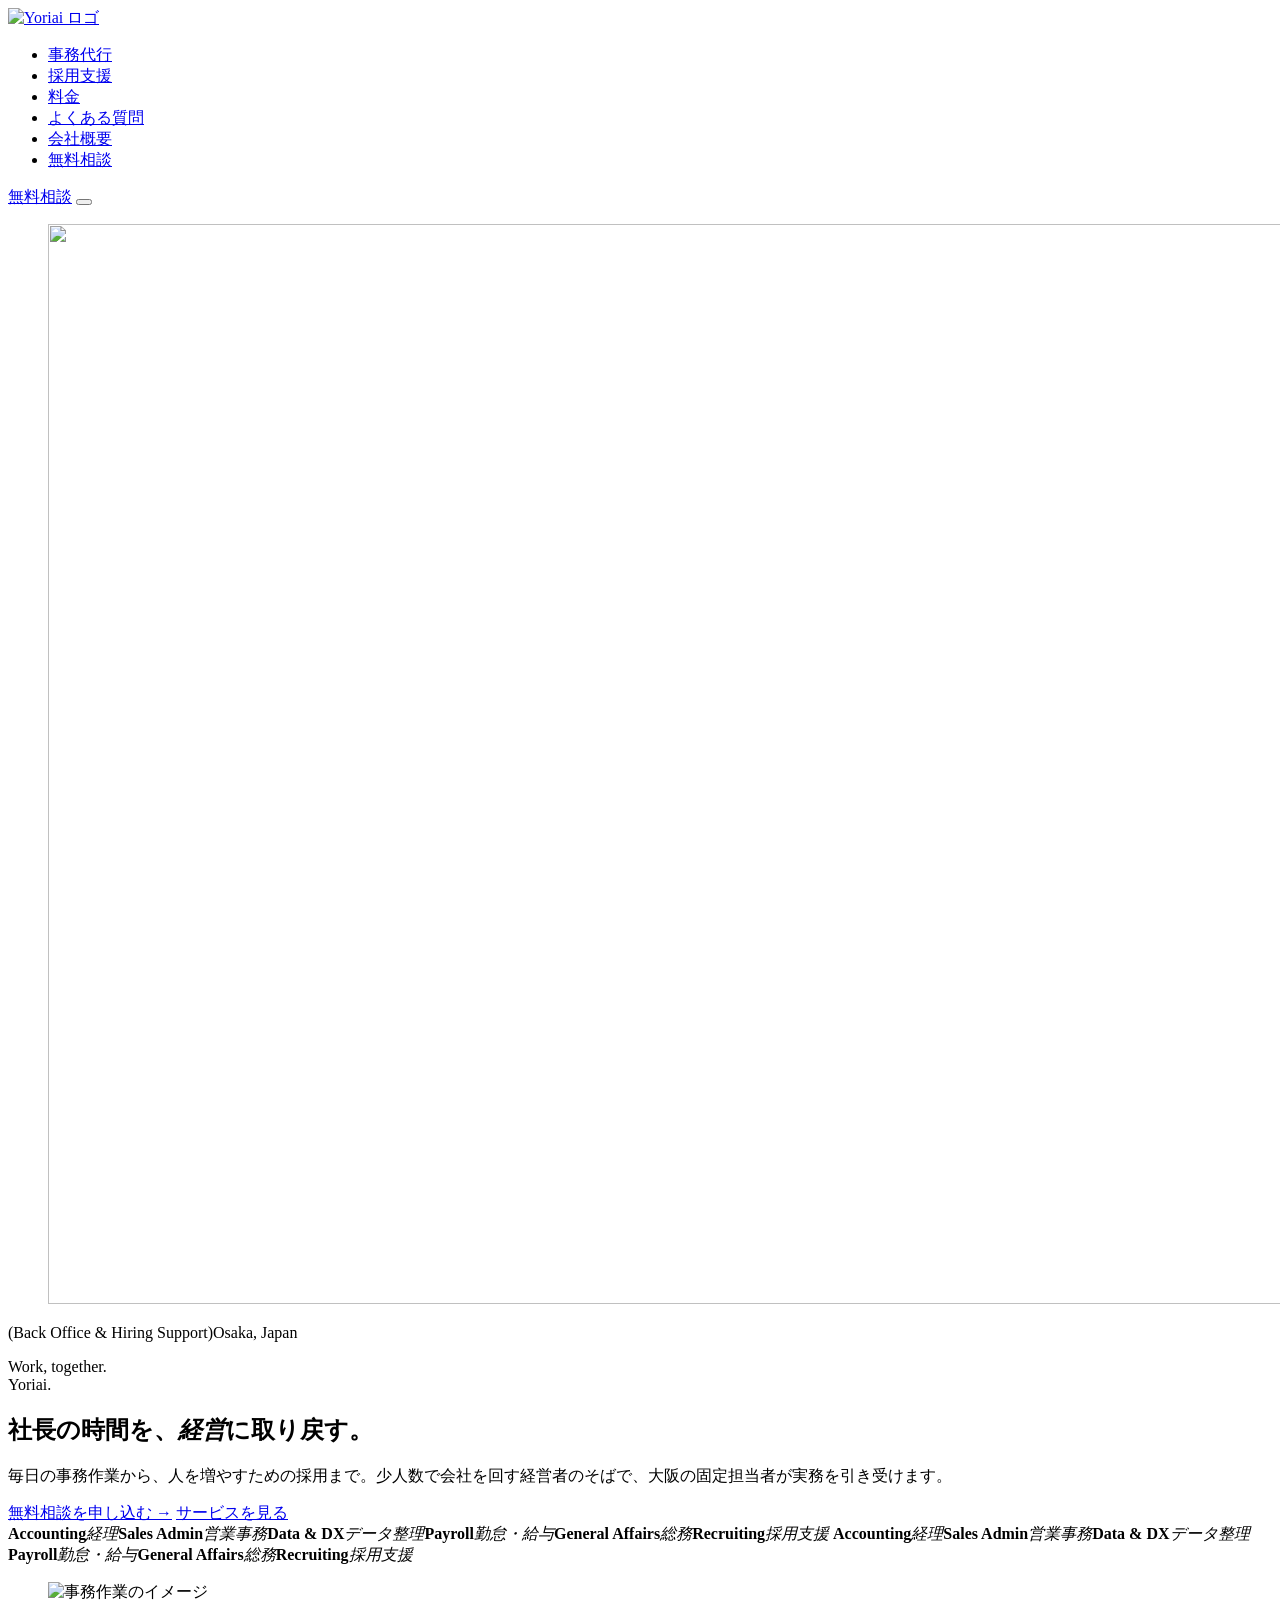
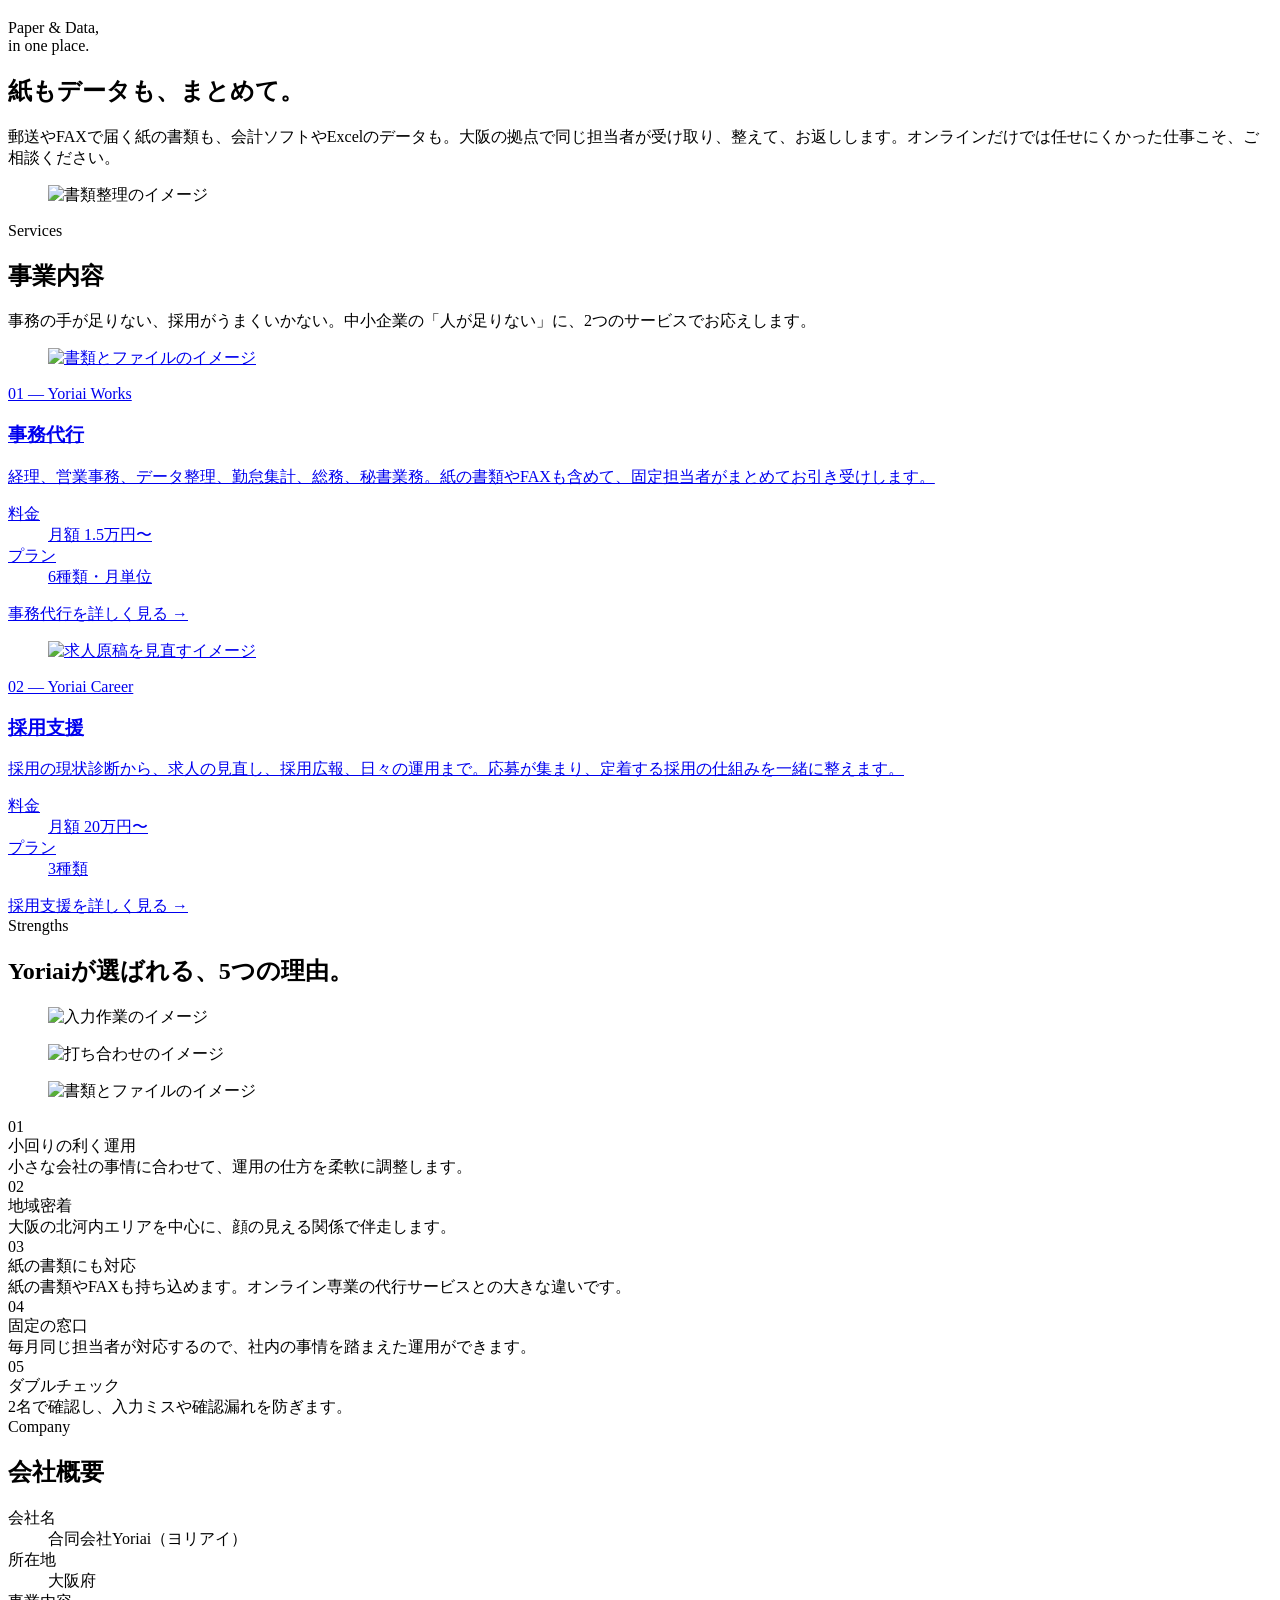
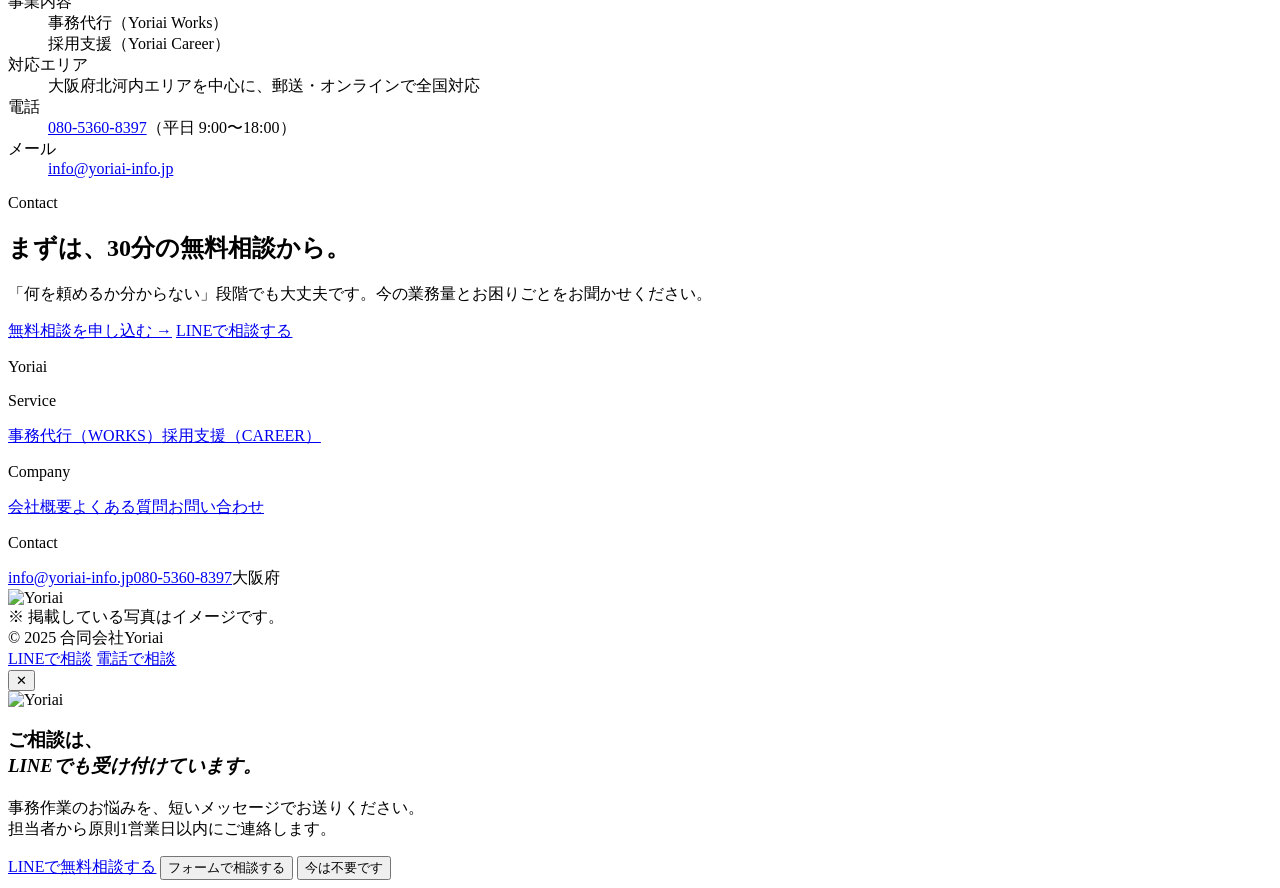
==== commit 0edba573: "Make the top-page marquee readable: solid text with Japanese labels Co-Authored-By: Claude Opus 5.5 " ====
--- a/yoriai-hp:/index.html
+++ b/yoriai-hp:/index.html
@@ -139,8 +139,8 @@
 <!-- MARQUEE -->
 <div id="marquee" aria-hidden="true">
   <div class="mq-track">
-    <span>Accounting</span><span>Sales Admin</span><span>Data &amp; DX</span><span>Payroll</span><span>General Affairs</span><span>Recruiting</span>
-    <span>Accounting</span><span>Sales Admin</span><span>Data &amp; DX</span><span>Payroll</span><span>General Affairs</span><span>Recruiting</span>
+    <span class="mq-item"><b>Accounting</b><i>経理</i></span><span class="mq-item"><b>Sales Admin</b><i>営業事務</i></span><span class="mq-item"><b>Data &amp; DX</b><i>データ整理</i></span><span class="mq-item"><b>Payroll</b><i>勤怠・給与</i></span><span class="mq-item"><b>General Affairs</b><i>総務</i></span><span class="mq-item"><b>Recruiting</b><i>採用支援</i></span>
+    <span class="mq-item"><b>Accounting</b><i>経理</i></span><span class="mq-item"><b>Sales Admin</b><i>営業事務</i></span><span class="mq-item"><b>Data &amp; DX</b><i>データ整理</i></span><span class="mq-item"><b>Payroll</b><i>勤怠・給与</i></span><span class="mq-item"><b>General Affairs</b><i>総務</i></span><span class="mq-item"><b>Recruiting</b><i>採用支援</i></span>
   </div>
 </div>
 
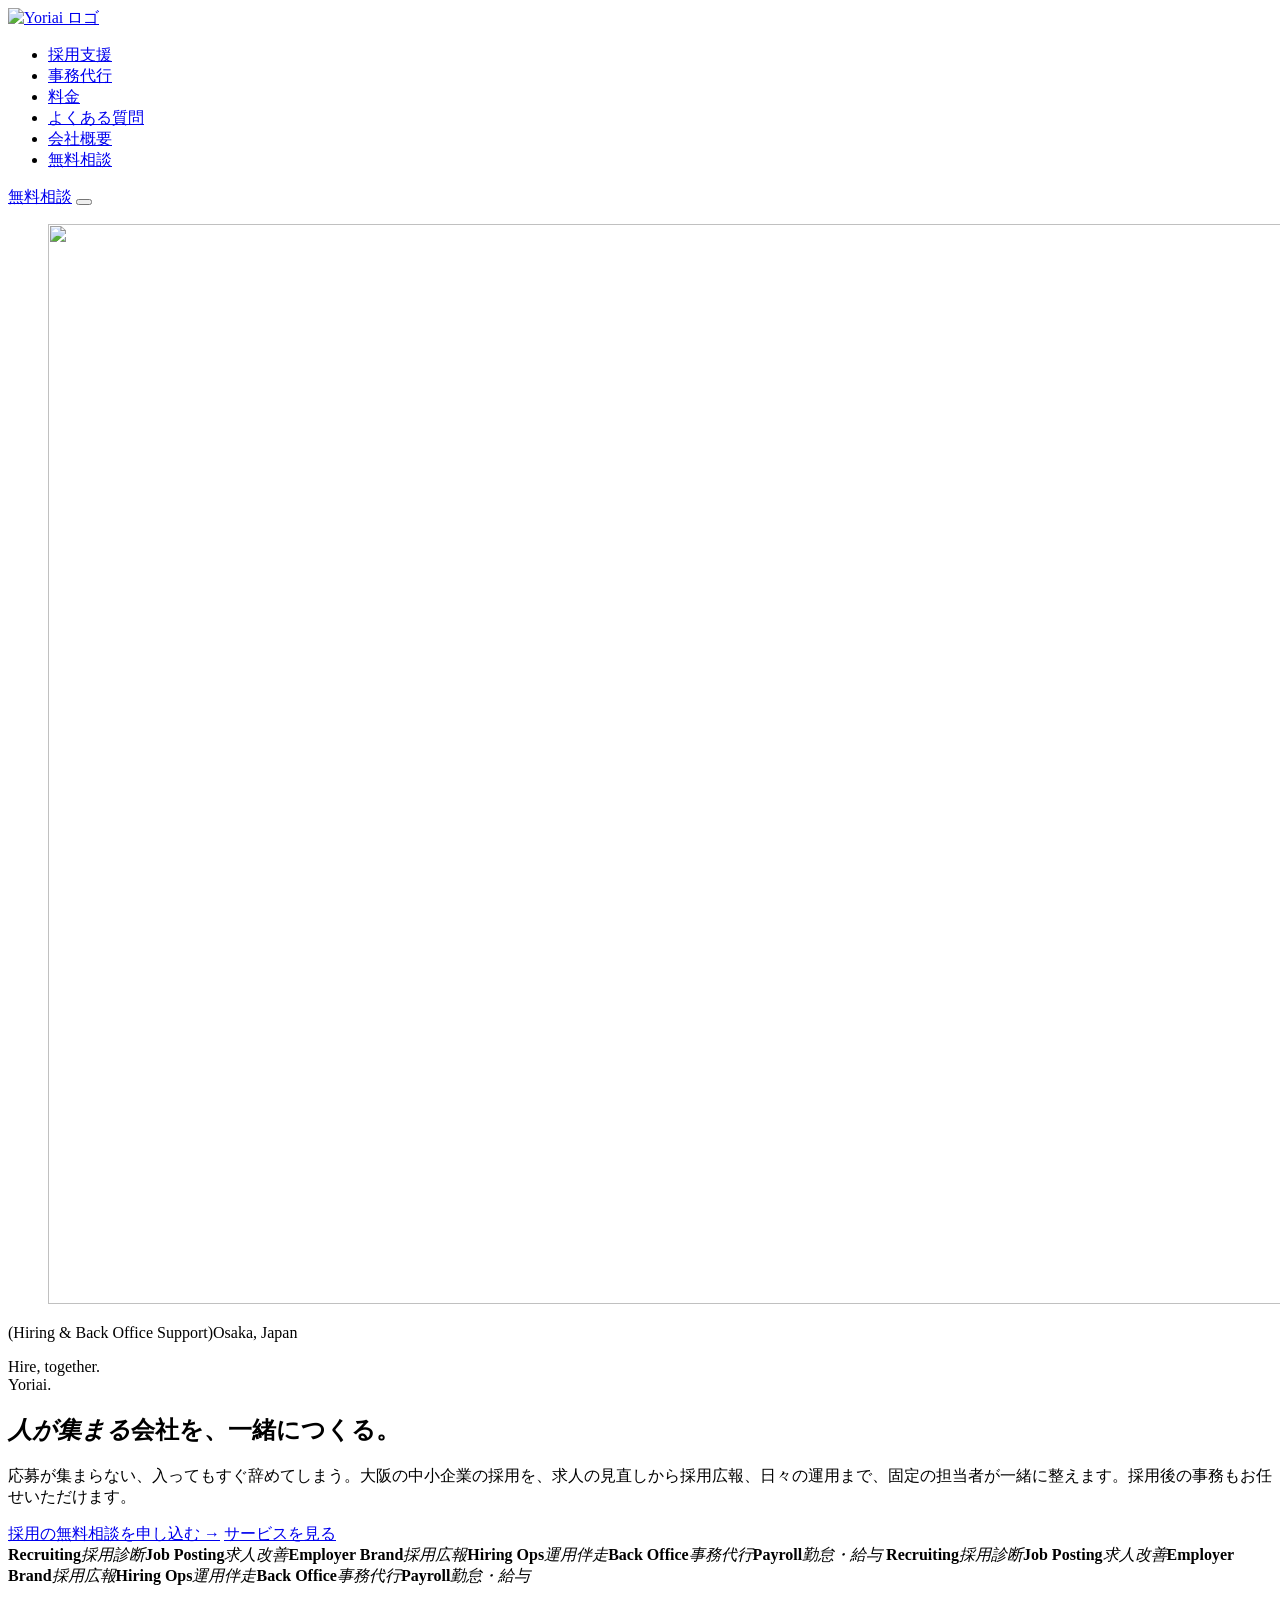
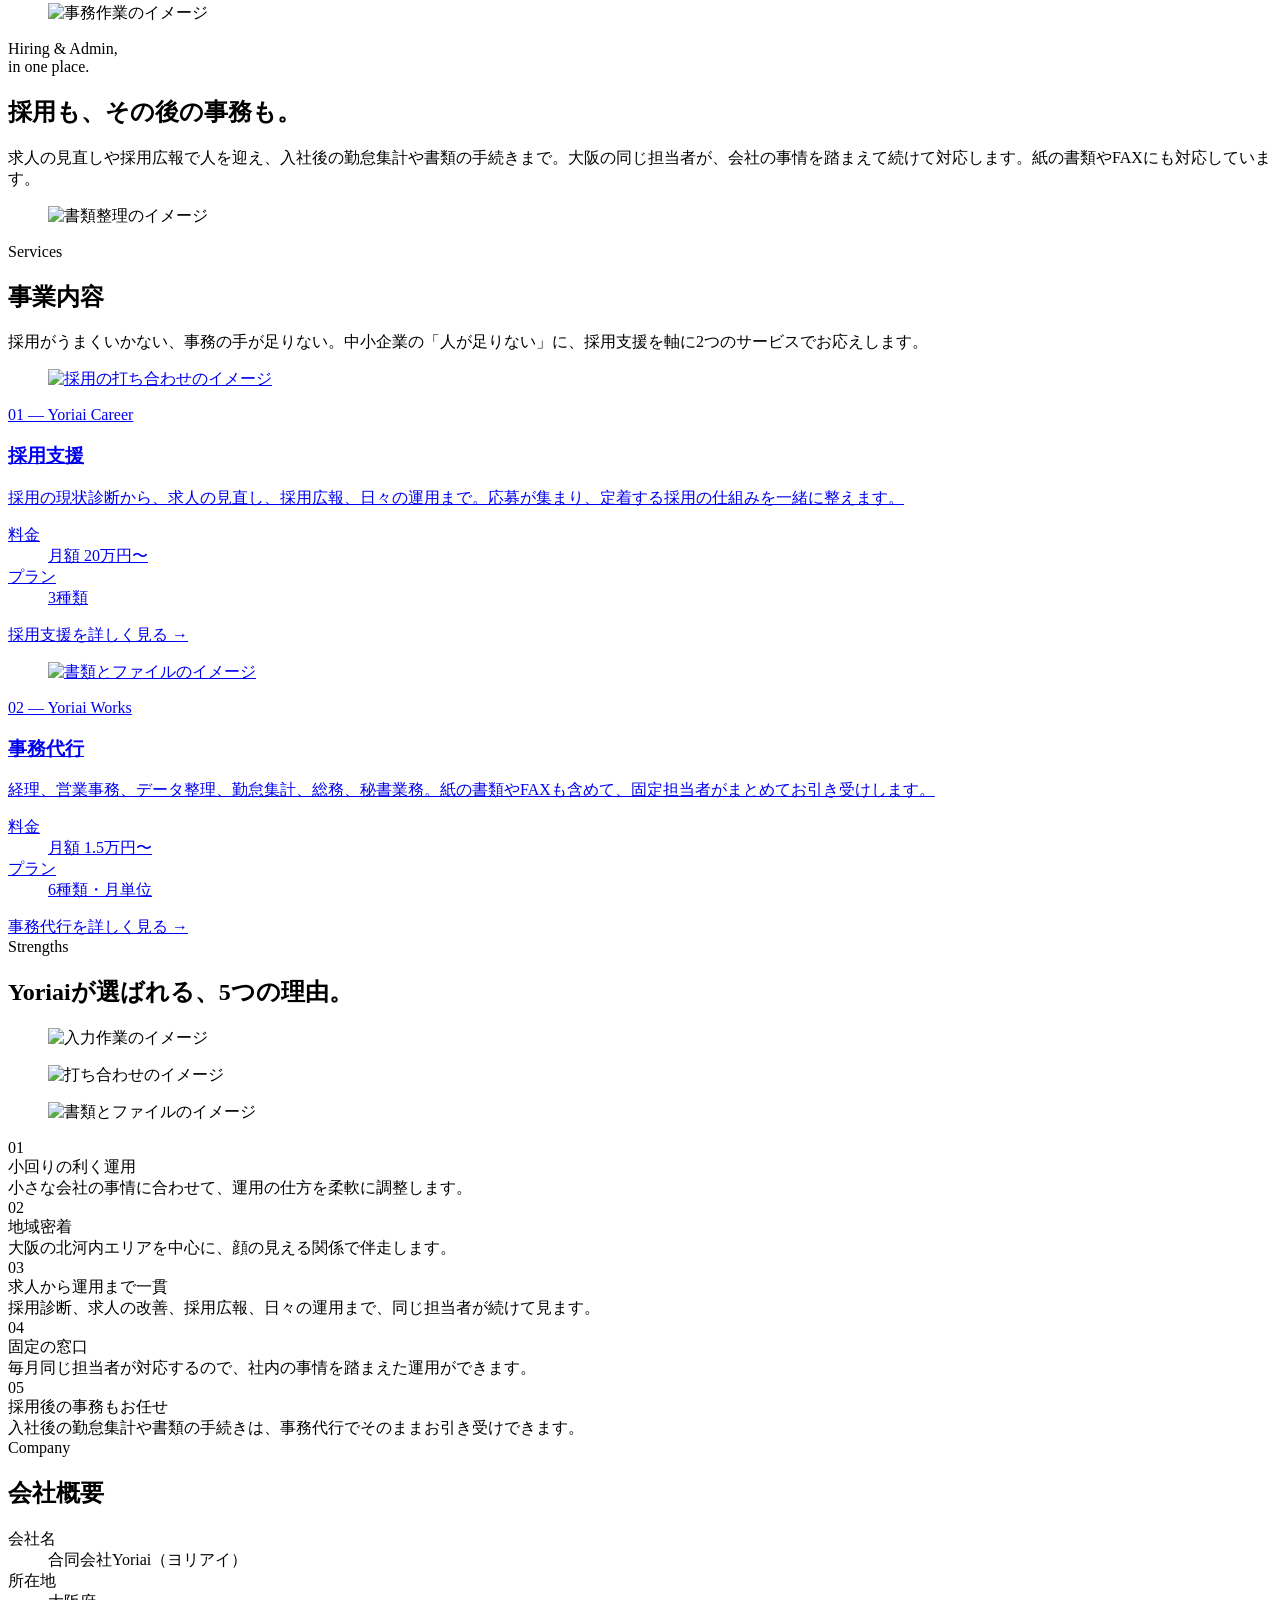
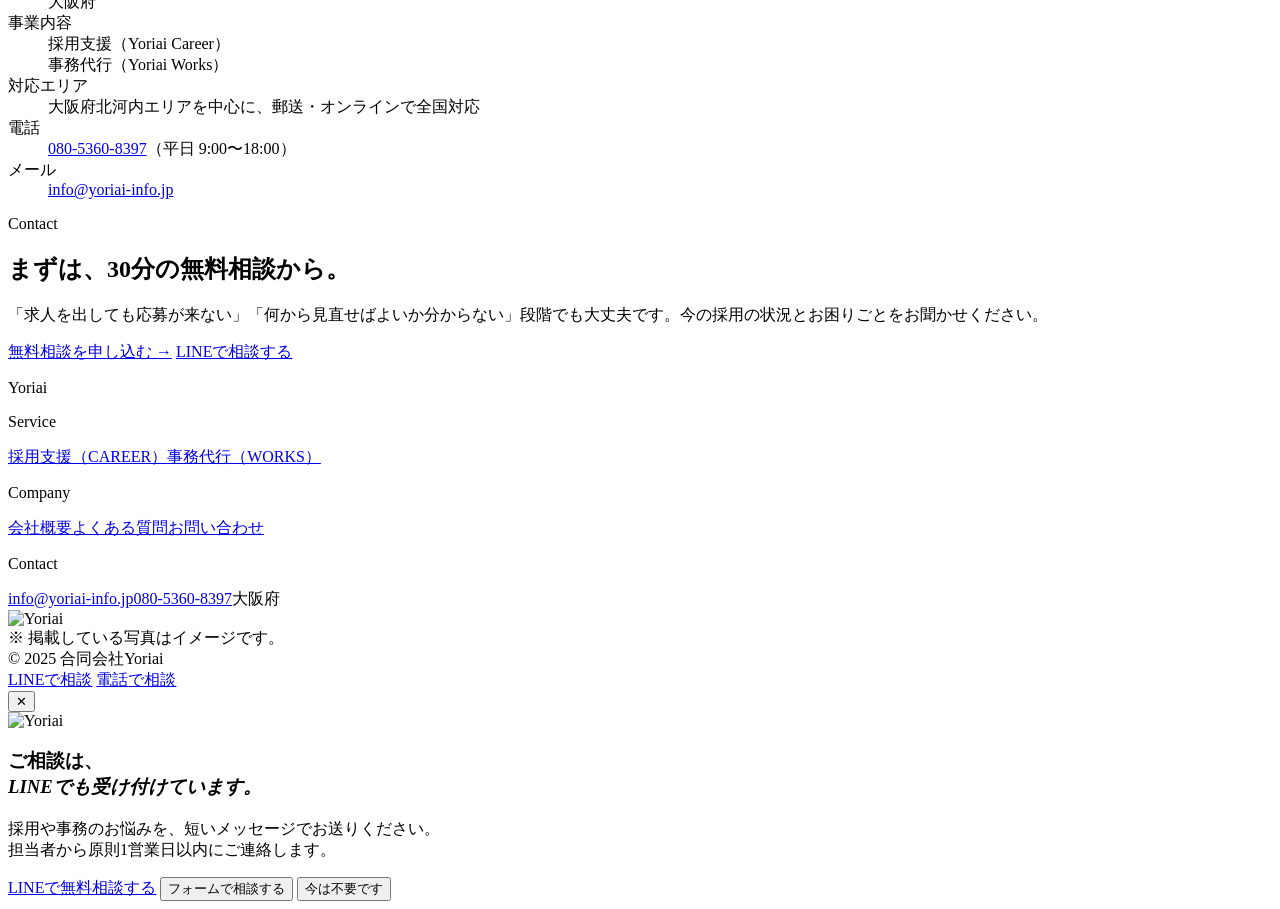
==== commit 545fab09: "Lead with recruiting support: hero, service order, nav and copy Recruiting support (Yoriai Career) b" ====
--- a/yoriai-hp:/index.html
+++ b/yoriai-hp:/index.html
@@ -20,9 +20,9 @@
 <meta name="geo.placename" content="大阪府">
 <meta name="theme-color" content="#D43D10">
 
-<title>合同会社Yoriai｜大阪の事務代行・採用支援</title>
-<meta name="description" content="大阪の合同会社Yoriai。中小企業の事務代行（経理・営業事務・データ整理・勤怠集計・総務・秘書代行）と、採用支援（採用診断・求人改善・採用広報・運用伴走）を行っています。まずは無料相談から。">
-<meta name="keywords" content="事務代行,営業事務代行,大阪,書類作成代行,経理代行,採用事務,連絡代行,BPO,アウトソーシング,中小企業,守口,寝屋川,東大阪,Yoriai,ヨリアイ">
+<title>合同会社Yoriai｜大阪の中小企業の採用支援・事務代行</title>
+<meta name="description" content="大阪の合同会社Yoriai。中小企業の採用支援（採用診断・求人改善・採用広報・運用伴走）と、事務代行（経理・営業事務・データ整理・勤怠集計・総務・秘書代行）を行っています。まずは無料相談から。">
+<meta name="keywords" content="採用支援,求人改善,採用広報,中小企業の採用,事務代行,営業事務代行,大阪,書類作成代行,経理代行,採用事務,連絡代行,BPO,アウトソーシング,中小企業,守口,寝屋川,東大阪,Yoriai,ヨリアイ">
 
 <link rel="canonical" href="https://yoriai-info.jp/">
 <link rel="alternate" hreflang="ja" href="https://yoriai-info.jp/">
@@ -30,17 +30,17 @@
 <!-- ══ OGP ══ -->
 <meta property="og:type" content="website">
 <meta property="og:url" content="https://yoriai-info.jp/">
-<meta property="og:site_name" content="Yoriai（ヨリアイ）｜事務代行・営業事務代行">
-<meta property="og:title" content="合同会社Yoriai｜大阪の事務代行・採用支援">
-<meta property="og:description" content="大阪の合同会社Yoriai。中小企業の事務代行（経理・営業事務・データ整理・勤怠集計・総務・秘書代行）と、採用支援（採用診断・求人改善・採用広報・運用伴走）を行っています。まずは無料相談から。">
+<meta property="og:site_name" content="Yoriai（ヨリアイ）｜採用支援・事務代行">
+<meta property="og:title" content="合同会社Yoriai｜大阪の中小企業の採用支援・事務代行">
+<meta property="og:description" content="大阪の合同会社Yoriai。中小企業の採用支援（採用診断・求人改善・採用広報・運用伴走）と、事務代行（経理・営業事務・データ整理・勤怠集計・総務・秘書代行）を行っています。まずは無料相談から。">
 <meta property="og:image" content="https://yoriai-info.jp/ogp.png">
 <meta property="og:image:width" content="1200">
 <meta property="og:image:height" content="630">
 <meta property="og:locale" content="ja_JP">
 <meta name="twitter:card" content="summary_large_image">
 <meta name="twitter:site" content="@yoriai_bpo">
-<meta name="twitter:title" content="合同会社Yoriai｜大阪の事務代行・採用支援">
-<meta name="twitter:description" content="大阪の合同会社Yoriai。中小企業の事務代行（経理・営業事務・データ整理・勤怠集計・総務・秘書代行）と、採用支援（採用診断・求人改善・採用広報・運用伴走）を行っています。まずは無料相談から。">
+<meta name="twitter:title" content="合同会社Yoriai｜大阪の中小企業の採用支援・事務代行">
+<meta name="twitter:description" content="大阪の合同会社Yoriai。中小企業の採用支援（採用診断・求人改善・採用広報・運用伴走）と、事務代行（経理・営業事務・データ整理・勤怠集計・総務・秘書代行）を行っています。まずは無料相談から。">
 <meta name="twitter:image" content="https://yoriai-info.jp/ogp.png">
 
 <link rel="icon" href="/favicon.ico" sizes="any">
@@ -61,7 +61,7 @@
 {"@context":"https://schema.org","@graph":[
   {"@type":"LocalBusiness","@id":"https://yoriai-info.jp/#business",
     "name":"合同会社Yoriai","alternateName":["Yoriai","ヨリアイ","よりあい"],
-    "description":"大阪の事務代行・営業事務代行サービス。経理・営業事務・データ整理・勤怠集計・総務・秘書代行など、中小企業の事務作業をまとめてお引き受けします。大阪の拠点で紙書類にも対応、ダブルチェック体制。",
+    "description":"大阪の中小企業向け採用支援・事務代行サービス。採用診断・求人改善・採用広報・運用伴走で応募が集まり定着する採用の仕組みを整え、経理・営業事務・勤怠集計などの事務作業もお引き受けします。",
     "url":"https://yoriai-info.jp/",
     "logo":{"@type":"ImageObject","url":"https://yoriai-info.jp/logo.png","width":959,"height":424},
     "image":"https://yoriai-info.jp/ogp.png",
@@ -76,7 +76,8 @@
     ],
     "openingHoursSpecification":[{"@type":"OpeningHoursSpecification","dayOfWeek":["Monday","Tuesday","Wednesday","Thursday","Friday"],"opens":"09:00","closes":"18:00"}],
     "priceRange":"¥15,000〜","foundingDate":"2024",
-    "hasOfferCatalog":{"@type":"OfferCatalog","name":"Yoriai事務代行サービス一覧","itemListElement":[
+    "hasOfferCatalog":{"@type":"OfferCatalog","name":"Yoriaiサービス一覧","itemListElement":[
+      {"@type":"Offer","itemOffered":{"@type":"Service","name":"採用支援（Yoriai Career）","description":"採用診断・求人改善・採用広報・運用伴走"},"price":"200000","priceCurrency":"JPY"},
       {"@type":"Offer","itemOffered":{"@type":"Service","name":"経理サポート","description":"請求書発行・領収書整理・会計ソフト入力補助・入金確認・支払予定管理"},"price":"20000","priceCurrency":"JPY"},
       {"@type":"Offer","itemOffered":{"@type":"Service","name":"営業事務サポート","description":"見積書作成・提案書作成補助・顧客リスト管理・メール対応"},"price":"25000","priceCurrency":"JPY"},
       {"@type":"Offer","itemOffered":{"@type":"Service","name":"データ整理・DX","description":"Excel整理・名簿作成・データ入力・クラウド導入初期支援"},"price":"30000","priceCurrency":"JPY"},
@@ -86,7 +87,7 @@
     ]}
   },
   {"@type":"WebSite","@id":"https://yoriai-info.jp/#website","url":"https://yoriai-info.jp/","name":"Yoriai","publisher":{"@id":"https://yoriai-info.jp/#business"}},
-  {"@type":"WebPage","@id":"https://yoriai-info.jp/#webpage","url":"https://yoriai-info.jp/","name":"事務代行・営業事務代行【Yoriai】大阪","isPartOf":{"@id":"https://yoriai-info.jp/#website"},"about":{"@id":"https://yoriai-info.jp/#business"}}
+  {"@type":"WebPage","@id":"https://yoriai-info.jp/#webpage","url":"https://yoriai-info.jp/","name":"採用支援・事務代行【Yoriai】大阪","isPartOf":{"@id":"https://yoriai-info.jp/#website"},"about":{"@id":"https://yoriai-info.jp/#business"}}
 ]}
 </script>
 
@@ -103,9 +104,9 @@
       <img src="/logo.png" alt="Yoriai ロゴ">
     </a>
     <ul class="nav-links" id="nav-links">
+      <li><a href="/career/" onclick="dl('nav_career')">採用支援</a></li>
       <li><a href="/works/" onclick="dl('nav_works')">事務代行</a></li>
-      <li><a href="/career/" onclick="dl('nav_career')">採用支援</a></li>
-      <li><a href="/works/#plans" onclick="dl('nav_plans')">料金</a></li>
+      <li><a href="/career/#plans" onclick="dl('nav_plans')">料金</a></li>
       <li><a href="/works/#faq" onclick="dl('nav_faq')">よくある質問</a></li>
       <li><a href="/#company" onclick="dl('nav_company')">会社概要</a></li>
       <li class="nav-links-cta"><a href="/contact/" onclick="dl('nav_menu_cta')">無料相談</a></li>
@@ -119,17 +120,17 @@
 
 <!-- HERO -->
 <section id="hero">
-  <figure class="hero-bg"><img src="/images/hero.jpg" alt="" width="1920" height="1080" fetchpriority="high"></figure>
+  <figure class="hero-bg"><img src="/images/career.jpg" alt="" width="1920" height="1080" fetchpriority="high"></figure>
   <div class="hero-wrap">
-    <p class="hero-kicker"><span>(Back Office &amp; Hiring Support)</span><span>Osaka, Japan</span></p>
-    <p class="hero-en" aria-hidden="true">Work, together.<br><span>Yoriai.</span></p>
+    <p class="hero-kicker"><span>(Hiring &amp; Back Office Support)</span><span>Osaka, Japan</span></p>
+    <p class="hero-en" aria-hidden="true">Hire, together.<br><span>Yoriai.</span></p>
     <div class="hero-foot">
       <div>
-        <h1 class="hero-h1">社長の時間を、<em>経営</em>に<wbr>取り戻す。</h1>
-        <p class="hero-lead">毎日の事務作業から、人を増やすための採用まで。少人数で会社を回す経営者のそばで、大阪の固定担当者が実務を引き受けます。</p>
+        <h1 class="hero-h1"><em>人が集まる</em>会社を、<wbr>一緒につくる。</h1>
+        <p class="hero-lead">応募が集まらない、入ってもすぐ辞めてしまう。大阪の中小企業の採用を、求人の見直しから採用広報、日々の運用まで、固定の担当者が一緒に整えます。採用後の事務もお任せいただけます。</p>
       </div>
       <div class="hero-actions">
-        <a href="/contact/" class="btn-main" onclick="dl('hero_cta_primary')">無料相談を申し込む <span aria-hidden="true">→</span></a>
+        <a href="/contact/?plan=採用支援" class="btn-main" onclick="dl('hero_cta_primary')">採用の無料相談を申し込む <span aria-hidden="true">→</span></a>
         <a href="#services" class="btn-sub" onclick="dl('hero_cta_services')">サービスを見る</a>
       </div>
     </div>
@@ -139,8 +140,8 @@
 <!-- MARQUEE -->
 <div id="marquee" aria-hidden="true">
   <div class="mq-track">
-    <span class="mq-item"><b>Accounting</b><i>経理</i></span><span class="mq-item"><b>Sales Admin</b><i>営業事務</i></span><span class="mq-item"><b>Data &amp; DX</b><i>データ整理</i></span><span class="mq-item"><b>Payroll</b><i>勤怠・給与</i></span><span class="mq-item"><b>General Affairs</b><i>総務</i></span><span class="mq-item"><b>Recruiting</b><i>採用支援</i></span>
-    <span class="mq-item"><b>Accounting</b><i>経理</i></span><span class="mq-item"><b>Sales Admin</b><i>営業事務</i></span><span class="mq-item"><b>Data &amp; DX</b><i>データ整理</i></span><span class="mq-item"><b>Payroll</b><i>勤怠・給与</i></span><span class="mq-item"><b>General Affairs</b><i>総務</i></span><span class="mq-item"><b>Recruiting</b><i>採用支援</i></span>
+    <span class="mq-item"><b>Recruiting</b><i>採用診断</i></span><span class="mq-item"><b>Job Posting</b><i>求人改善</i></span><span class="mq-item"><b>Employer Brand</b><i>採用広報</i></span><span class="mq-item"><b>Hiring Ops</b><i>運用伴走</i></span><span class="mq-item"><b>Back Office</b><i>事務代行</i></span><span class="mq-item"><b>Payroll</b><i>勤怠・給与</i></span>
+    <span class="mq-item"><b>Recruiting</b><i>採用診断</i></span><span class="mq-item"><b>Job Posting</b><i>求人改善</i></span><span class="mq-item"><b>Employer Brand</b><i>採用広報</i></span><span class="mq-item"><b>Hiring Ops</b><i>運用伴走</i></span><span class="mq-item"><b>Back Office</b><i>事務代行</i></span><span class="mq-item"><b>Payroll</b><i>勤怠・給与</i></span>
   </div>
 </div>
 
@@ -149,9 +150,9 @@
   <div class="wrap about-grid">
     <figure class="about-media rv"><img src="/images/about.jpg" alt="事務作業のイメージ" width="1000" height="1333" loading="lazy"></figure>
     <div class="about-text rv">
-      <p class="about-en">Paper &amp; Data,<br>in one place.</p>
-      <h2 class="about-h">紙もデータも、まとめて。</h2>
-      <p class="about-body">郵送やFAXで届く紙の書類も、会計ソフトやExcelのデータも。大阪の拠点で同じ担当者が受け取り、整えて、お返しします。オンラインだけでは任せにくかった仕事こそ、ご相談ください。</p>
+      <p class="about-en">Hiring &amp; Admin,<br>in one place.</p>
+      <h2 class="about-h">採用も、その後の事務も。</h2>
+      <p class="about-body">求人の見直しや採用広報で人を迎え、入社後の勤怠集計や書類の手続きまで。大阪の同じ担当者が、会社の事情を踏まえて続けて対応します。紙の書類やFAXにも対応しています。</p>
       <figure class="about-sub"><img src="/images/hero-sub.jpg" alt="書類整理のイメージ" width="800" height="800" loading="lazy"></figure>
     </div>
   </div>
@@ -162,26 +163,26 @@
   <div class="wrap">
     <span class="section-eyebrow">Services</span>
     <h2 class="section-h">事業内容</h2>
-    <p class="section-lead">事務の手が足りない、採用がうまくいかない。中小企業の「人が足りない」に、2つのサービスでお応えします。</p>
+    <p class="section-lead">採用がうまくいかない、事務の手が足りない。中小企業の「人が足りない」に、採用支援を軸に2つのサービスでお応えします。</p>
     <div class="svc-grid">
+      <a href="/career/" class="svc-card rv" onclick="dl('top_service','career')">
+        <figure class="svc-media"><img src="/images/staff.jpg" alt="採用の打ち合わせのイメージ" width="900" height="1200" loading="lazy"></figure>
+        <div class="svc-body">
+          <p class="svc-no">01 — Yoriai Career</p>
+          <h3 class="svc-name">採用支援</h3>
+          <p class="svc-desc">採用の現状診断から、求人の見直し、採用広報、日々の運用まで。応募が集まり、定着する採用の仕組みを一緒に整えます。</p>
+          <dl class="svc-meta"><div><dt>料金</dt><dd>月額 20万円〜</dd></div><div><dt>プラン</dt><dd>3種類</dd></div></dl>
+          <span class="svc-more">採用支援を詳しく見る <span aria-hidden="true">→</span></span>
+        </div>
+      </a>
       <a href="/works/" class="svc-card rv" onclick="dl('top_service','works')">
         <figure class="svc-media"><img src="/images/work-2.jpg" alt="書類とファイルのイメージ" width="900" height="900" loading="lazy"></figure>
         <div class="svc-body">
-          <p class="svc-no">01 — Yoriai Works</p>
+          <p class="svc-no">02 — Yoriai Works</p>
           <h3 class="svc-name">事務代行</h3>
           <p class="svc-desc">経理、営業事務、データ整理、勤怠集計、総務、秘書業務。紙の書類やFAXも含めて、固定担当者がまとめてお引き受けします。</p>
           <dl class="svc-meta"><div><dt>料金</dt><dd>月額 1.5万円〜</dd></div><div><dt>プラン</dt><dd>6種類・月単位</dd></div></dl>
           <span class="svc-more">事務代行を詳しく見る <span aria-hidden="true">→</span></span>
-        </div>
-      </a>
-      <a href="/career/" class="svc-card rv" onclick="dl('top_service','career')">
-        <figure class="svc-media"><img src="/images/career.jpg" alt="求人原稿を見直すイメージ" width="1920" height="1080" loading="lazy"></figure>
-        <div class="svc-body">
-          <p class="svc-no">02 — Yoriai Career</p>
-          <h3 class="svc-name">採用支援</h3>
-          <p class="svc-desc">採用の現状診断から、求人の見直し、採用広報、日々の運用まで。応募が集まり、定着する採用の仕組みを一緒に整えます。</p>
-          <dl class="svc-meta"><div><dt>料金</dt><dd>月額 20万円〜</dd></div><div><dt>プラン</dt><dd>3種類</dd></div></dl>
-          <span class="svc-more">採用支援を詳しく見る <span aria-hidden="true">→</span></span>
         </div>
       </a>
     </div>
@@ -201,9 +202,9 @@
     <div class="str-inner rv">
       <div class="str-col"><div class="str-num">01</div><div class="str-name">小回りの利く運用</div><div class="str-body">小さな会社の事情に合わせて、運用の仕方を柔軟に調整します。</div></div>
       <div class="str-col"><div class="str-num">02</div><div class="str-name">地域密着</div><div class="str-body">大阪の北河内エリアを中心に、顔の見える関係で伴走します。</div></div>
-      <div class="str-col"><div class="str-num">03</div><div class="str-name">紙の書類にも対応</div><div class="str-body">紙の書類やFAXも持ち込めます。オンライン専業の代行サービスとの大きな違いです。</div></div>
+      <div class="str-col"><div class="str-num">03</div><div class="str-name">求人から運用まで一貫</div><div class="str-body">採用診断、求人の改善、採用広報、日々の運用まで、同じ担当者が続けて見ます。</div></div>
       <div class="str-col"><div class="str-num">04</div><div class="str-name">固定の窓口</div><div class="str-body">毎月同じ担当者が対応するので、社内の事情を踏まえた運用ができます。</div></div>
-      <div class="str-col"><div class="str-num">05</div><div class="str-name">ダブルチェック</div><div class="str-body">2名で確認し、入力ミスや確認漏れを防ぎます。</div></div>
+      <div class="str-col"><div class="str-num">05</div><div class="str-name">採用後の事務もお任せ</div><div class="str-body">入社後の勤怠集計や書類の手続きは、事務代行でそのままお引き受けできます。</div></div>
     </div>
   </div>
 </section>
@@ -218,7 +219,7 @@
     <dl class="company-list rv">
       <div><dt>会社名</dt><dd>合同会社Yoriai（ヨリアイ）</dd></div>
       <div><dt>所在地</dt><dd>大阪府</dd></div>
-      <div><dt>事業内容</dt><dd>事務代行（Yoriai Works）<br>採用支援（Yoriai Career）</dd></div>
+      <div><dt>事業内容</dt><dd>採用支援（Yoriai Career）<br>事務代行（Yoriai Works）</dd></div>
       <div><dt>対応エリア</dt><dd>大阪府北河内エリアを中心に、郵送・オンラインで全国対応</dd></div>
       <div><dt>電話</dt><dd><a href="tel:080-5360-8397">080-5360-8397</a>（平日 9:00〜18:00）</dd></div>
       <div><dt>メール</dt><dd><a href="mailto:info@yoriai-info.jp">info@yoriai-info.jp</a></dd></div>
@@ -232,7 +233,7 @@
     <div>
       <p class="cta-band-en">Contact</p>
       <h2 class="cta-band-h">まずは、30分の無料相談から。</h2>
-      <p class="cta-band-lead">「何を頼めるか分からない」段階でも大丈夫です。今の業務量とお困りごとをお聞かせください。</p>
+      <p class="cta-band-lead">「求人を出しても応募が来ない」「何から見直せばよいか分からない」段階でも大丈夫です。今の採用の状況とお困りごとをお聞かせください。</p>
     </div>
     <div class="cta-band-actions">
       <a href="/contact/" class="btn-main" onclick="dl('top_cta_band')">無料相談を申し込む <span aria-hidden="true">→</span></a>
@@ -245,7 +246,7 @@
   <div class="ft-inner">
     <p class="ft-big" aria-hidden="true">Yoriai</p>
     <div class="ft-nav">
-      <div><p class="ft-h">Service</p><a href="/works/">事務代行（WORKS）</a><a href="/career/">採用支援（CAREER）</a></div>
+      <div><p class="ft-h">Service</p><a href="/career/">採用支援（CAREER）</a><a href="/works/">事務代行（WORKS）</a></div>
       <div><p class="ft-h">Company</p><a href="/#company">会社概要</a><a href="/works/#faq">よくある質問</a><a href="/contact/">お問い合わせ</a></div>
       <div><p class="ft-h">Contact</p><a href="mailto:info@yoriai-info.jp">info@yoriai-info.jp</a><a href="tel:080-5360-8397">080-5360-8397</a><span>大阪府</span></div>
     </div>
@@ -268,7 +269,7 @@
     <button class="pclose" onclick="closeP()">✕</button>
     <div class="plogo"><img src="/logo.png" alt="Yoriai" style="mix-blend-mode:multiply"></div>
     <h3 class="ph">ご相談は、<br><em>LINEでも受け付けています。</em></h3>
-    <p class="pp">事務作業のお悩みを、短いメッセージでお送りください。<br>担当者から原則1営業日以内にご連絡します。</p>
+    <p class="pp">採用や事務のお悩みを、短いメッセージでお送りください。<br>担当者から原則1営業日以内にご連絡します。</p>
     <a href="https://lin.ee/NpKAk5d" target="_blank" class="pline" onclick="closeP();dl('line_click','exit_popup')">LINEで無料相談する</a>
     <button class="pform" onclick="closeP();dl('form_click','exit_popup');location.href='/contact/'">フォームで相談する</button>
     <button class="pdismiss" onclick="closeP();dl('popup_dismiss')">今は不要です</button>
